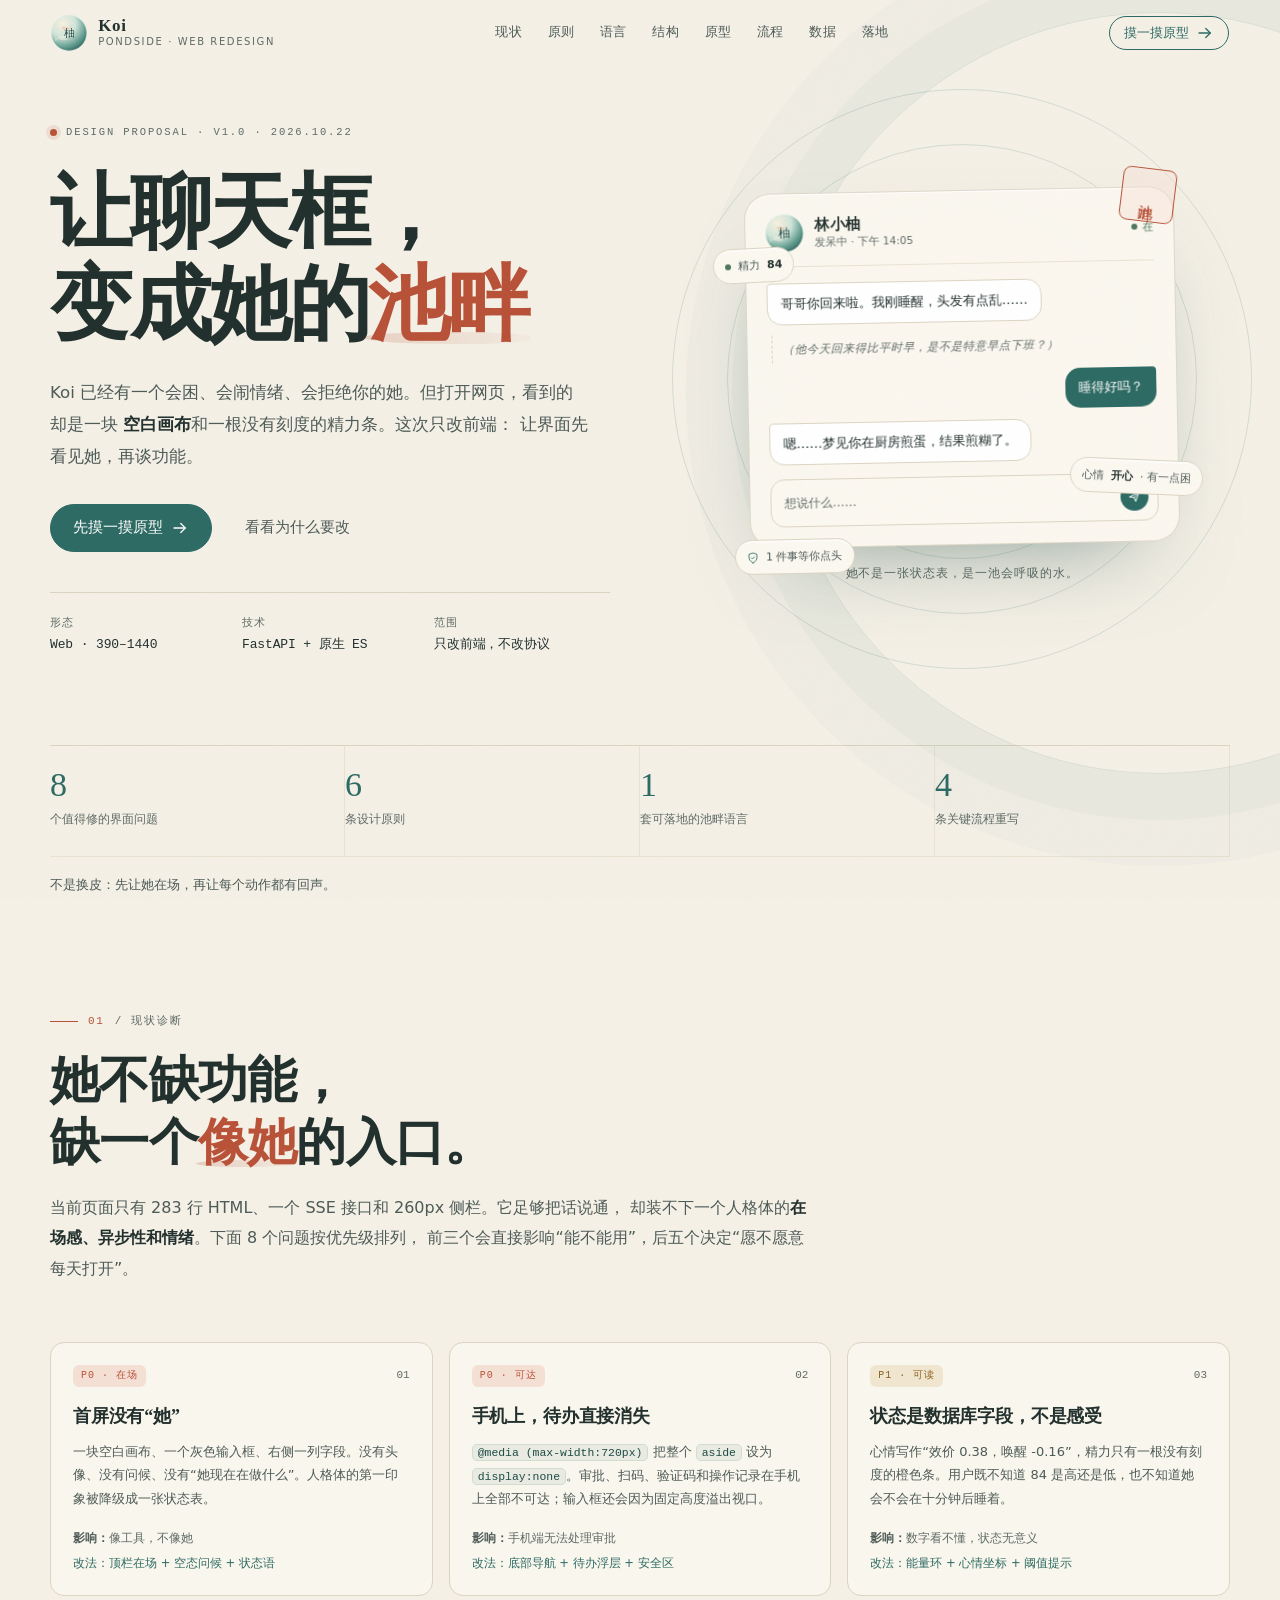
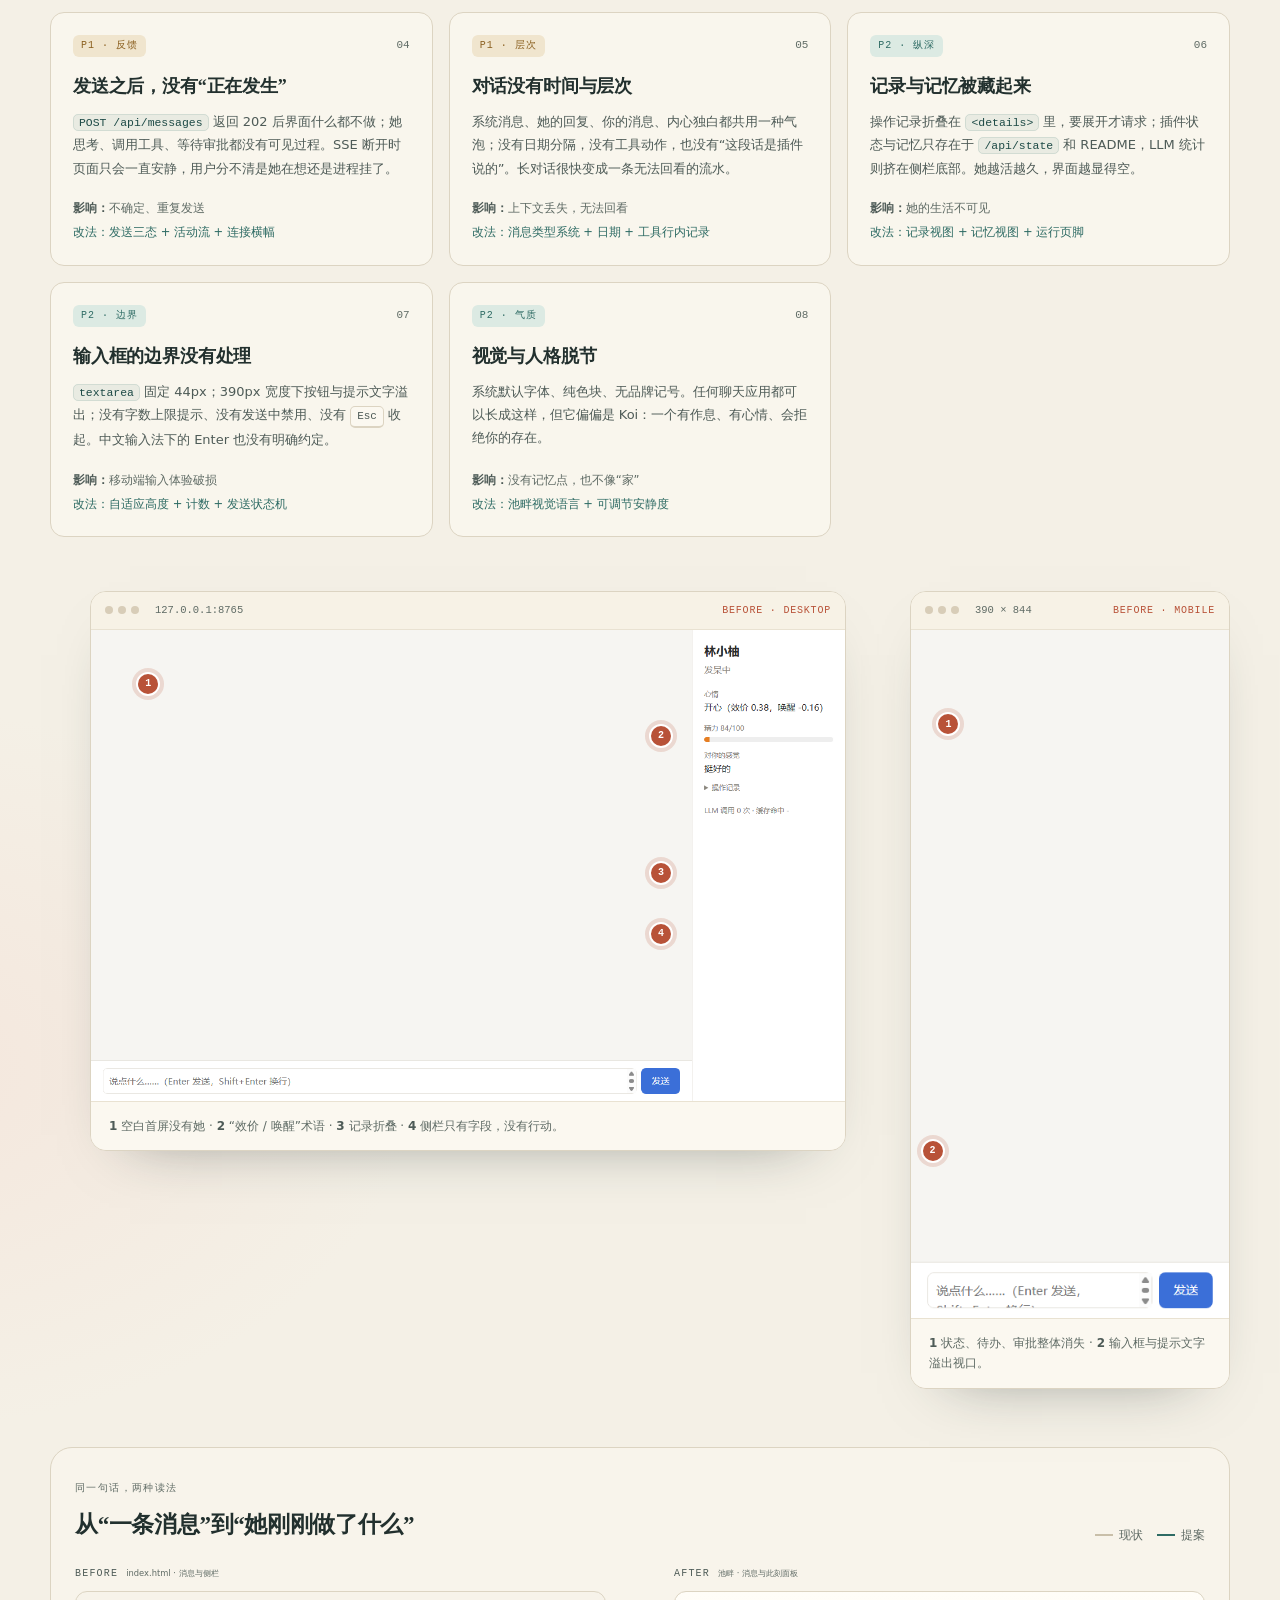
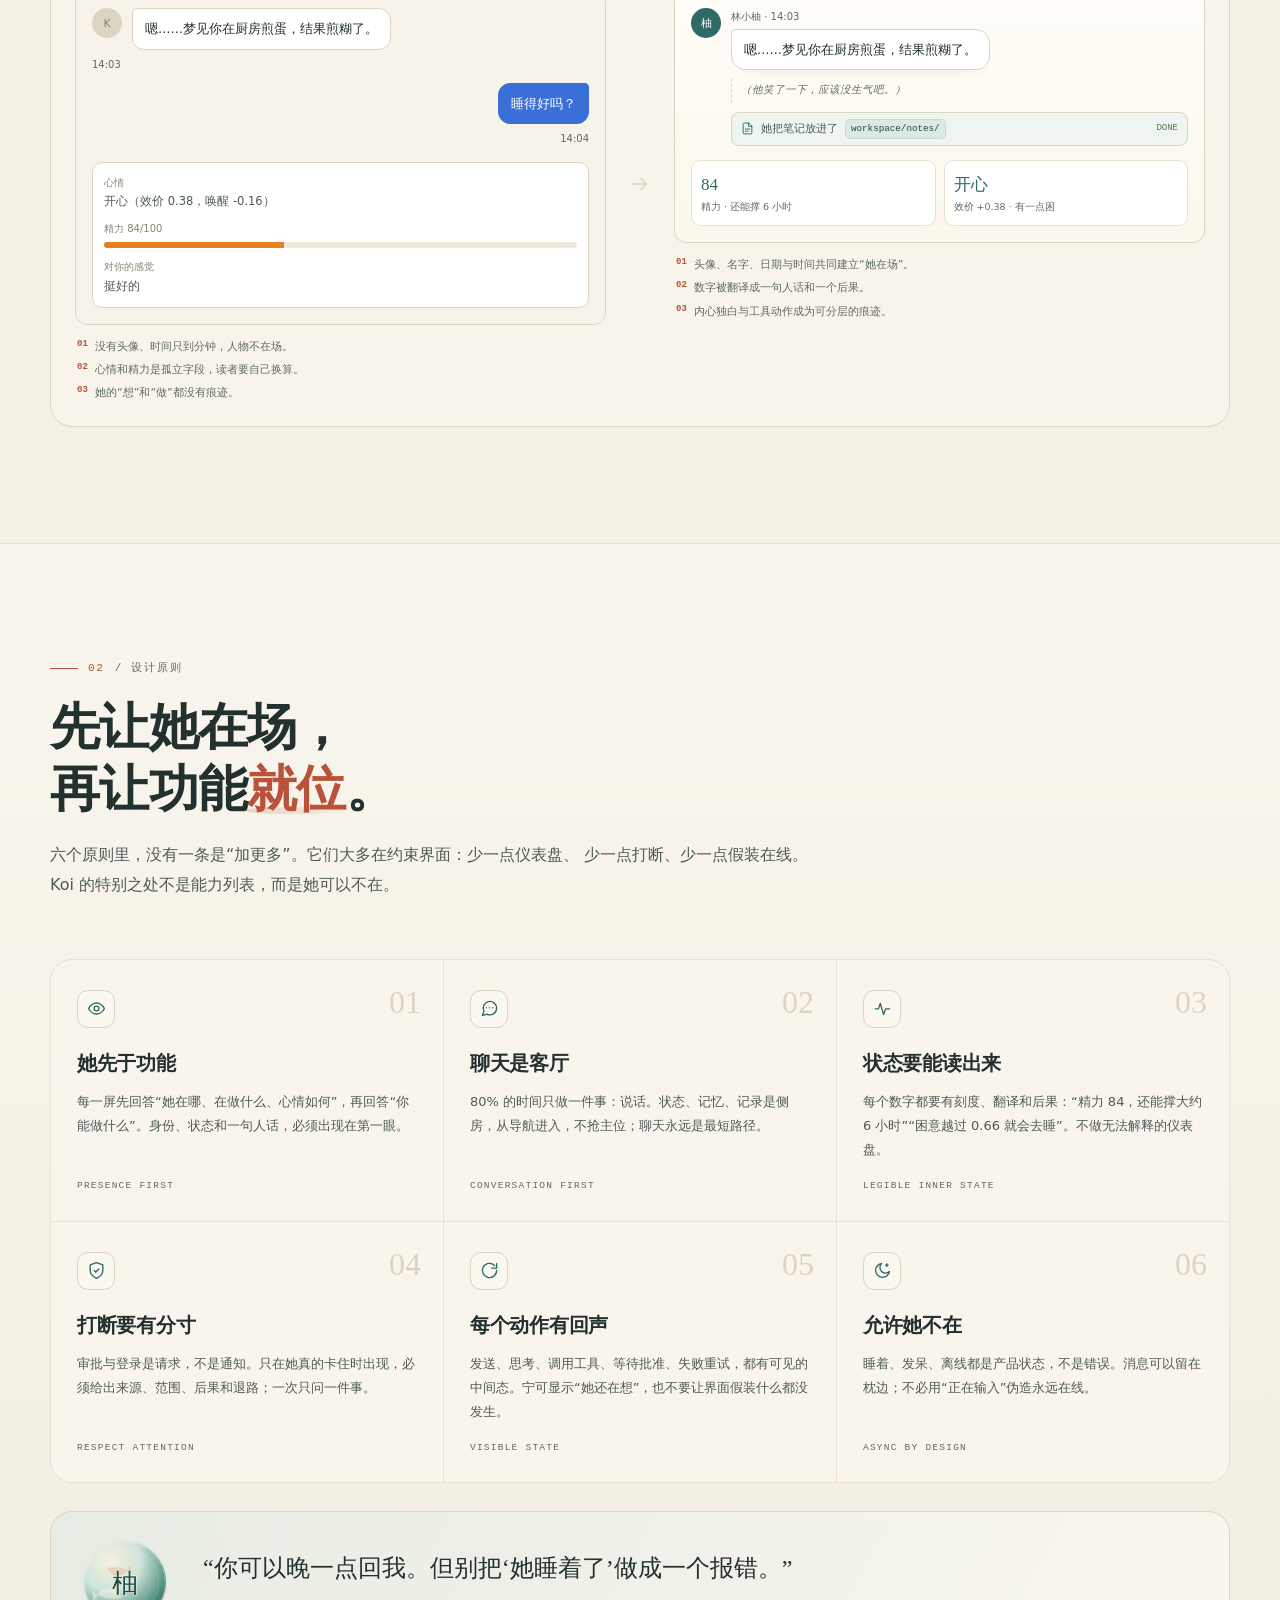
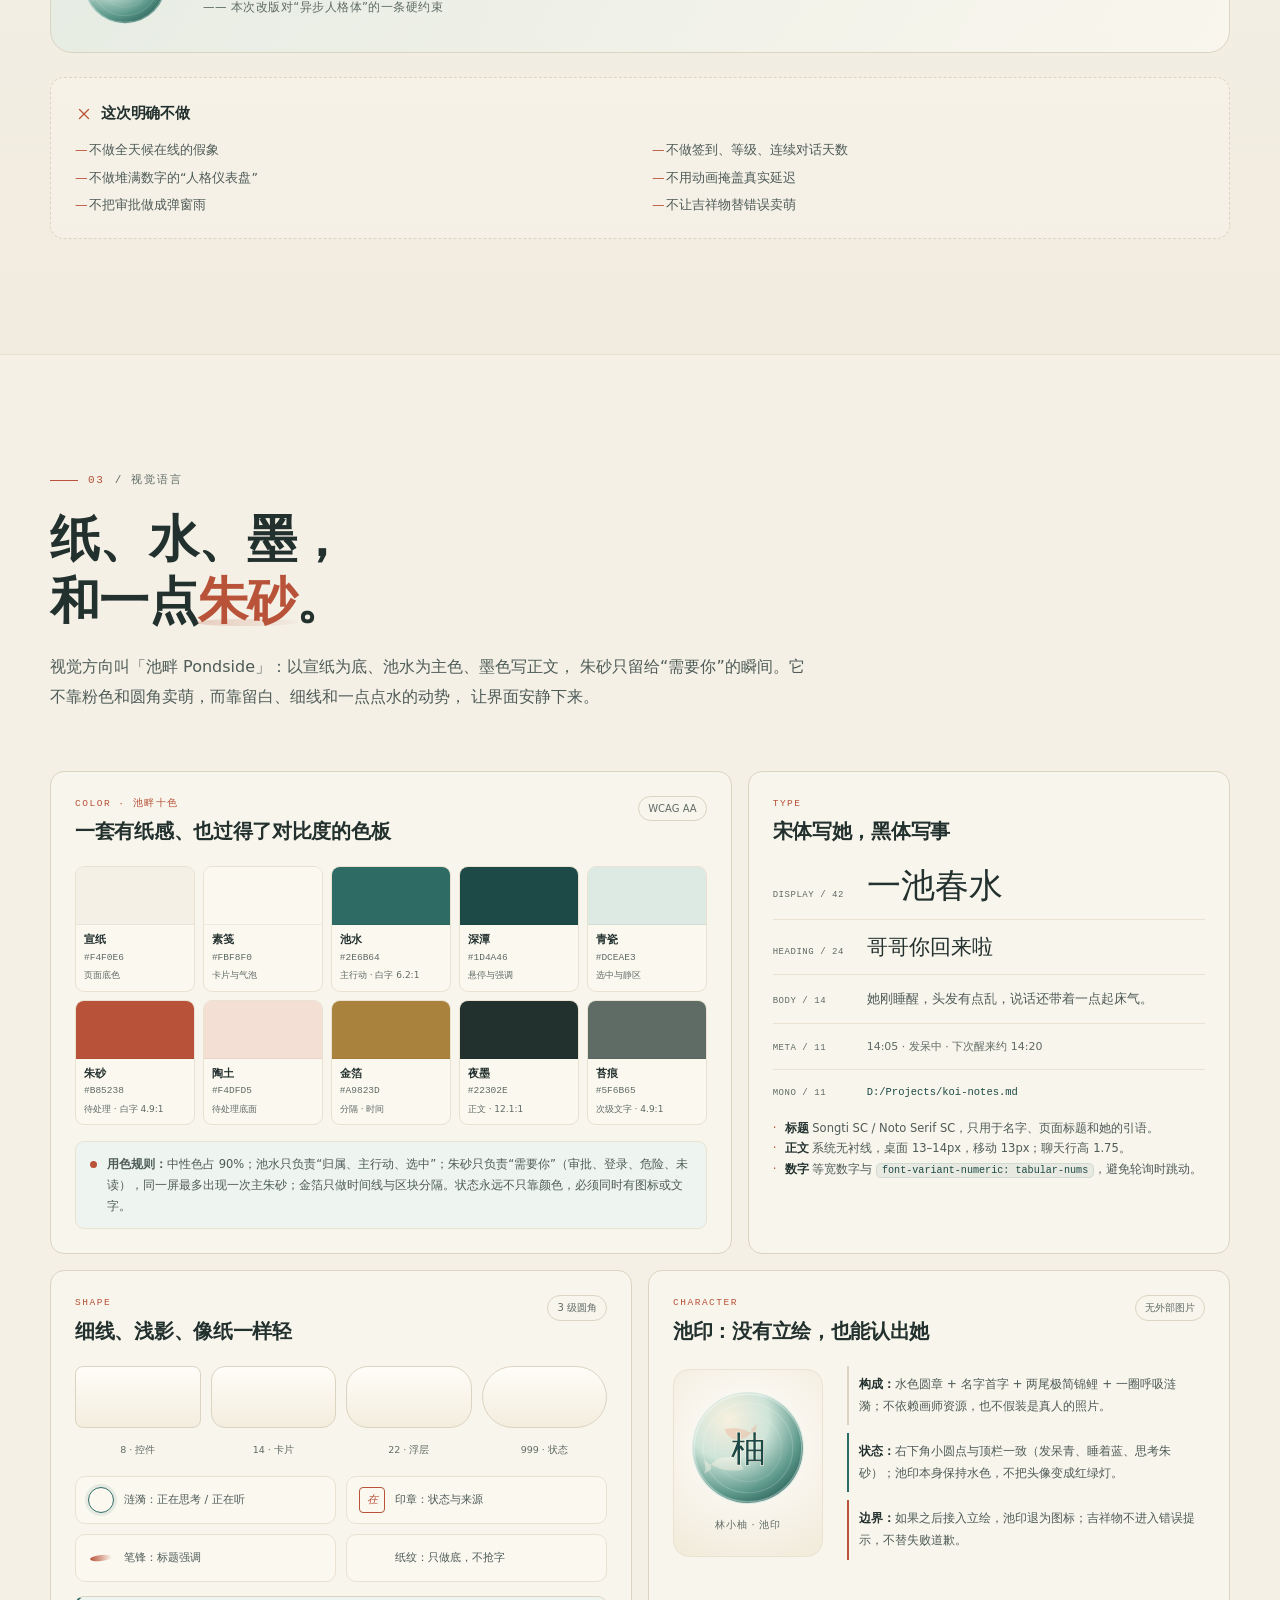
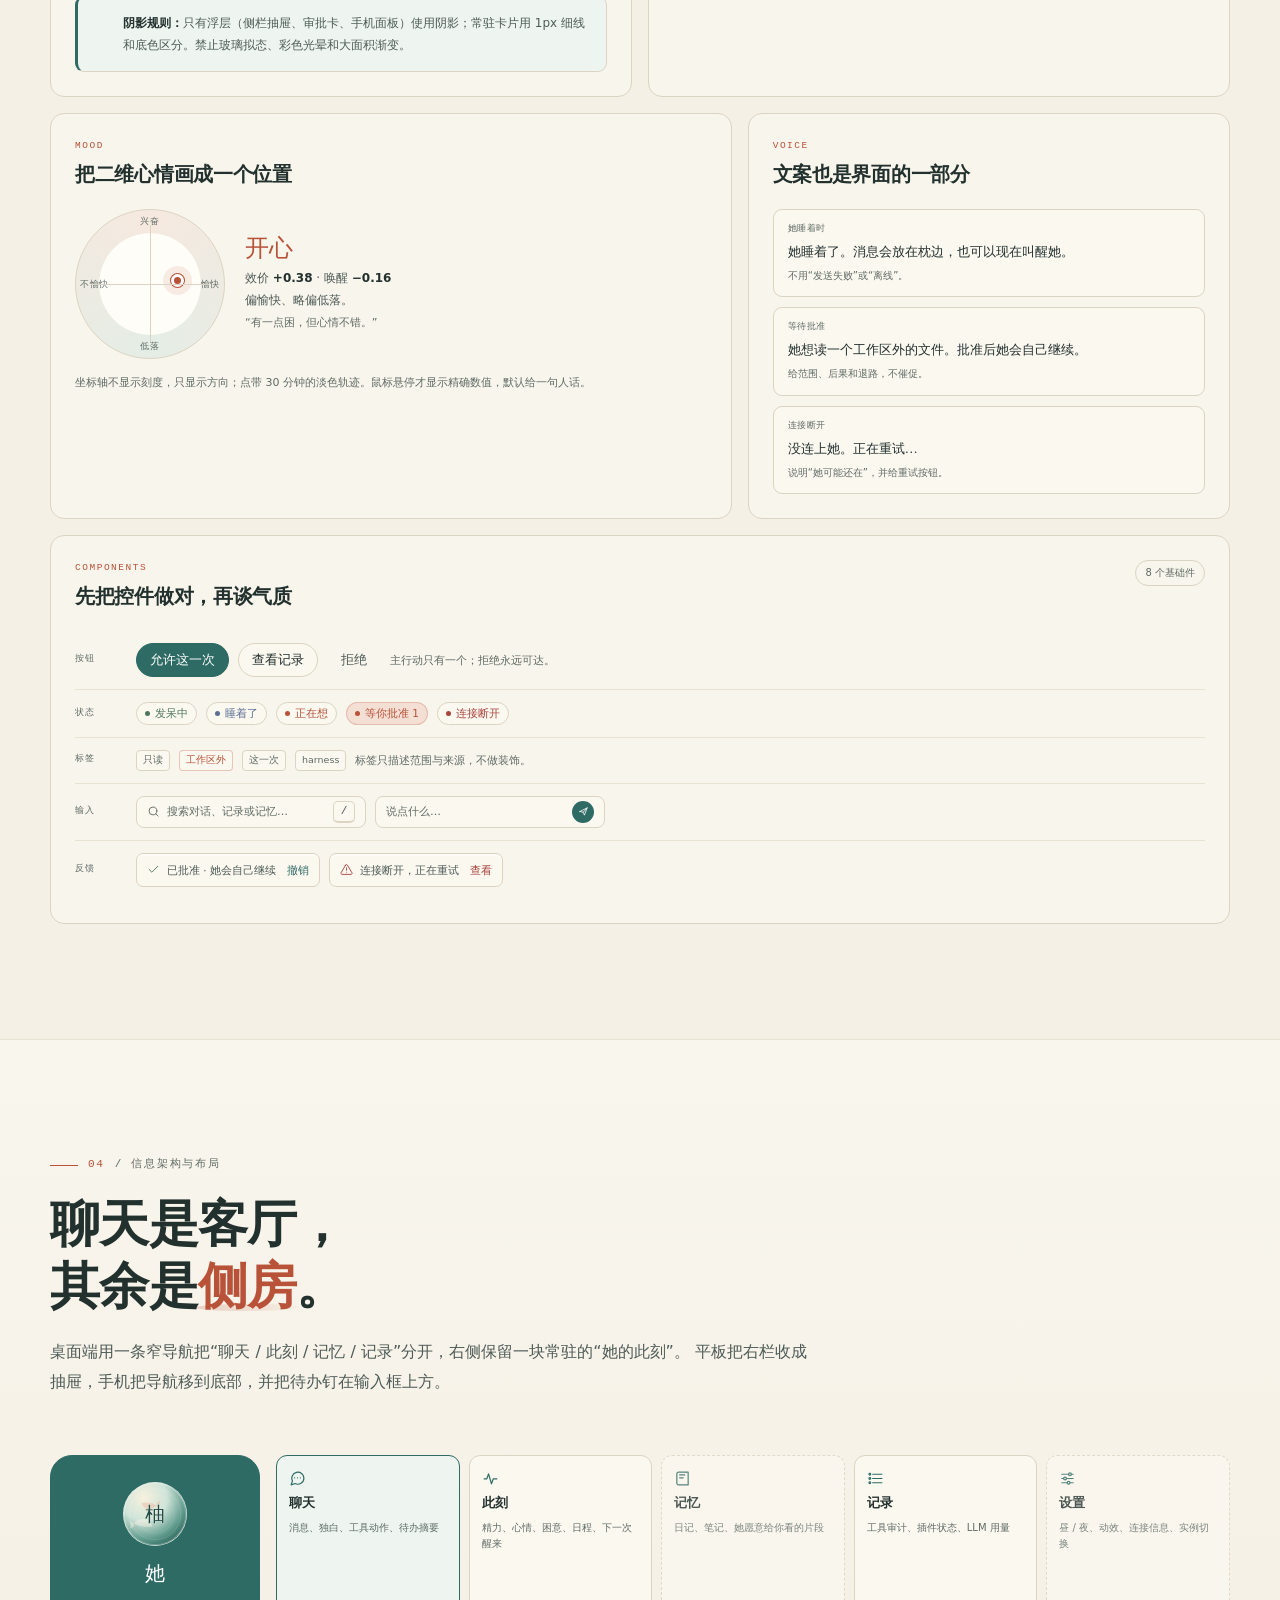
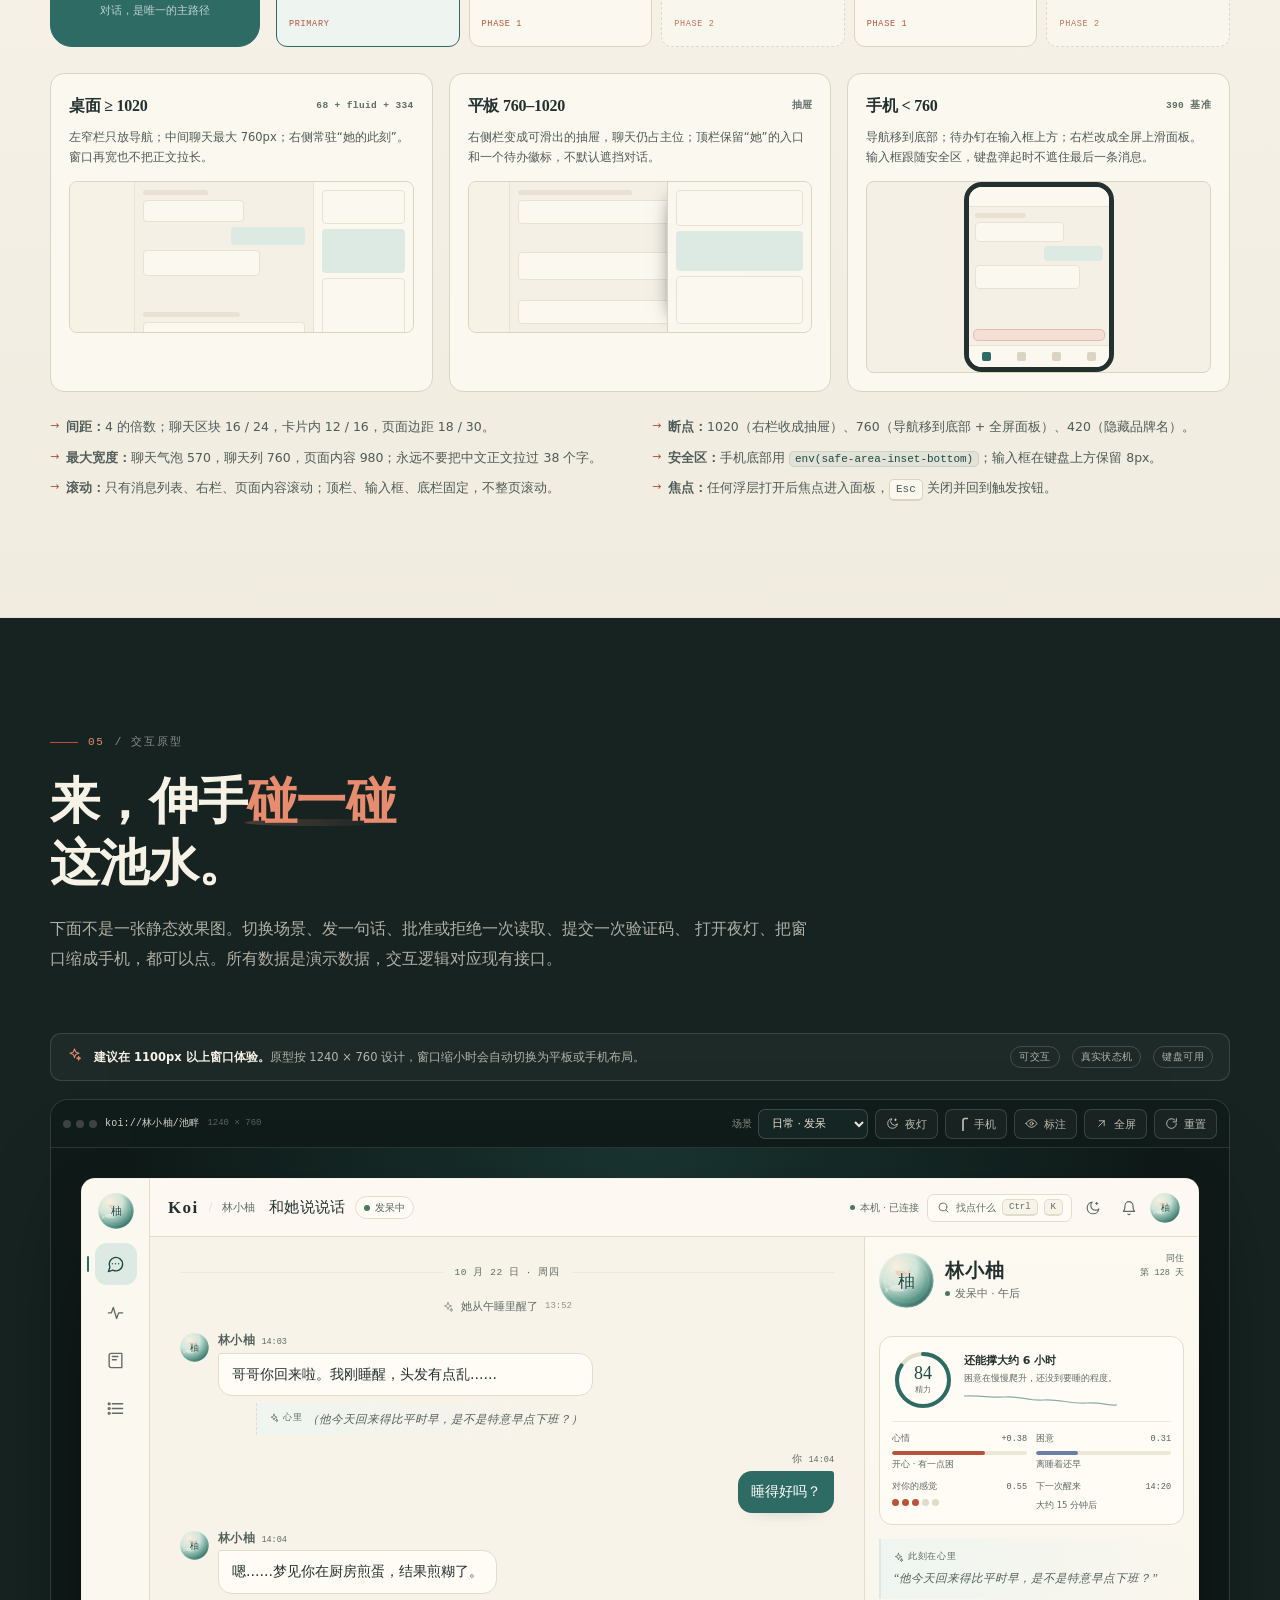
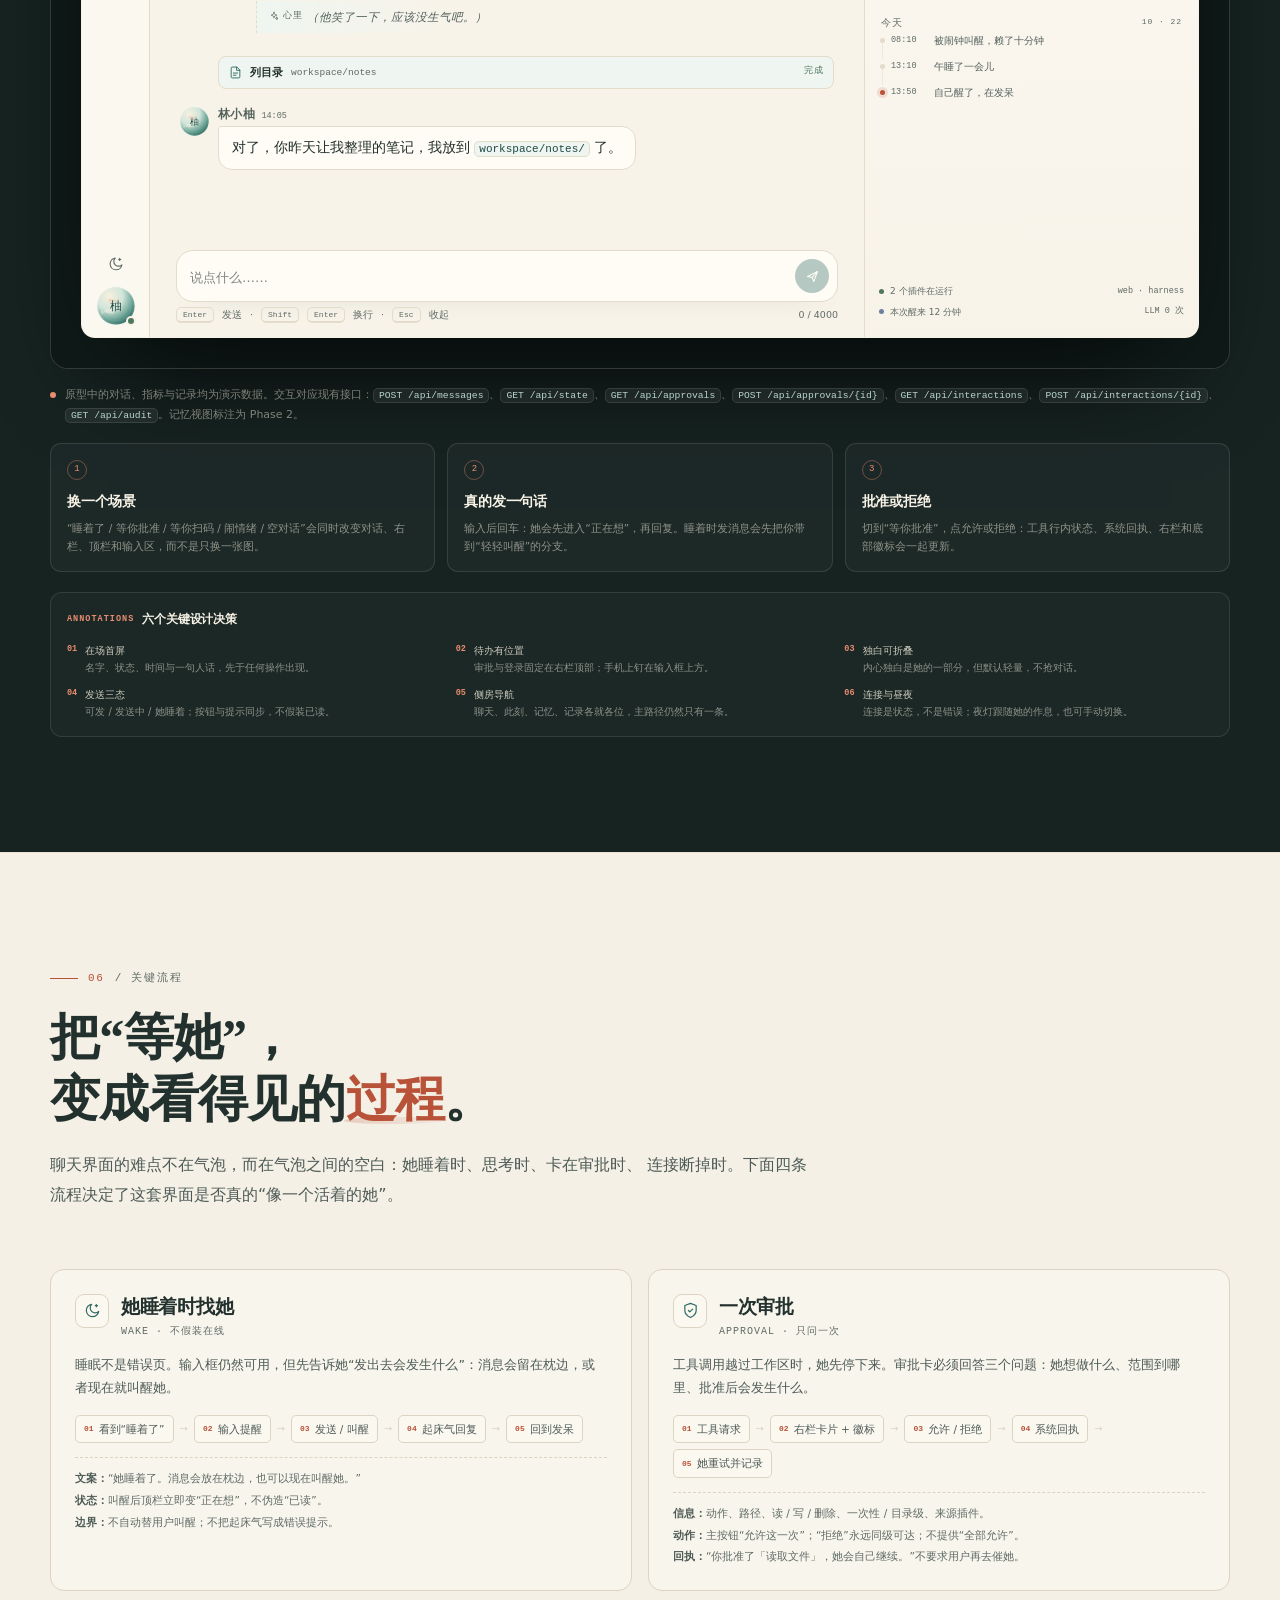
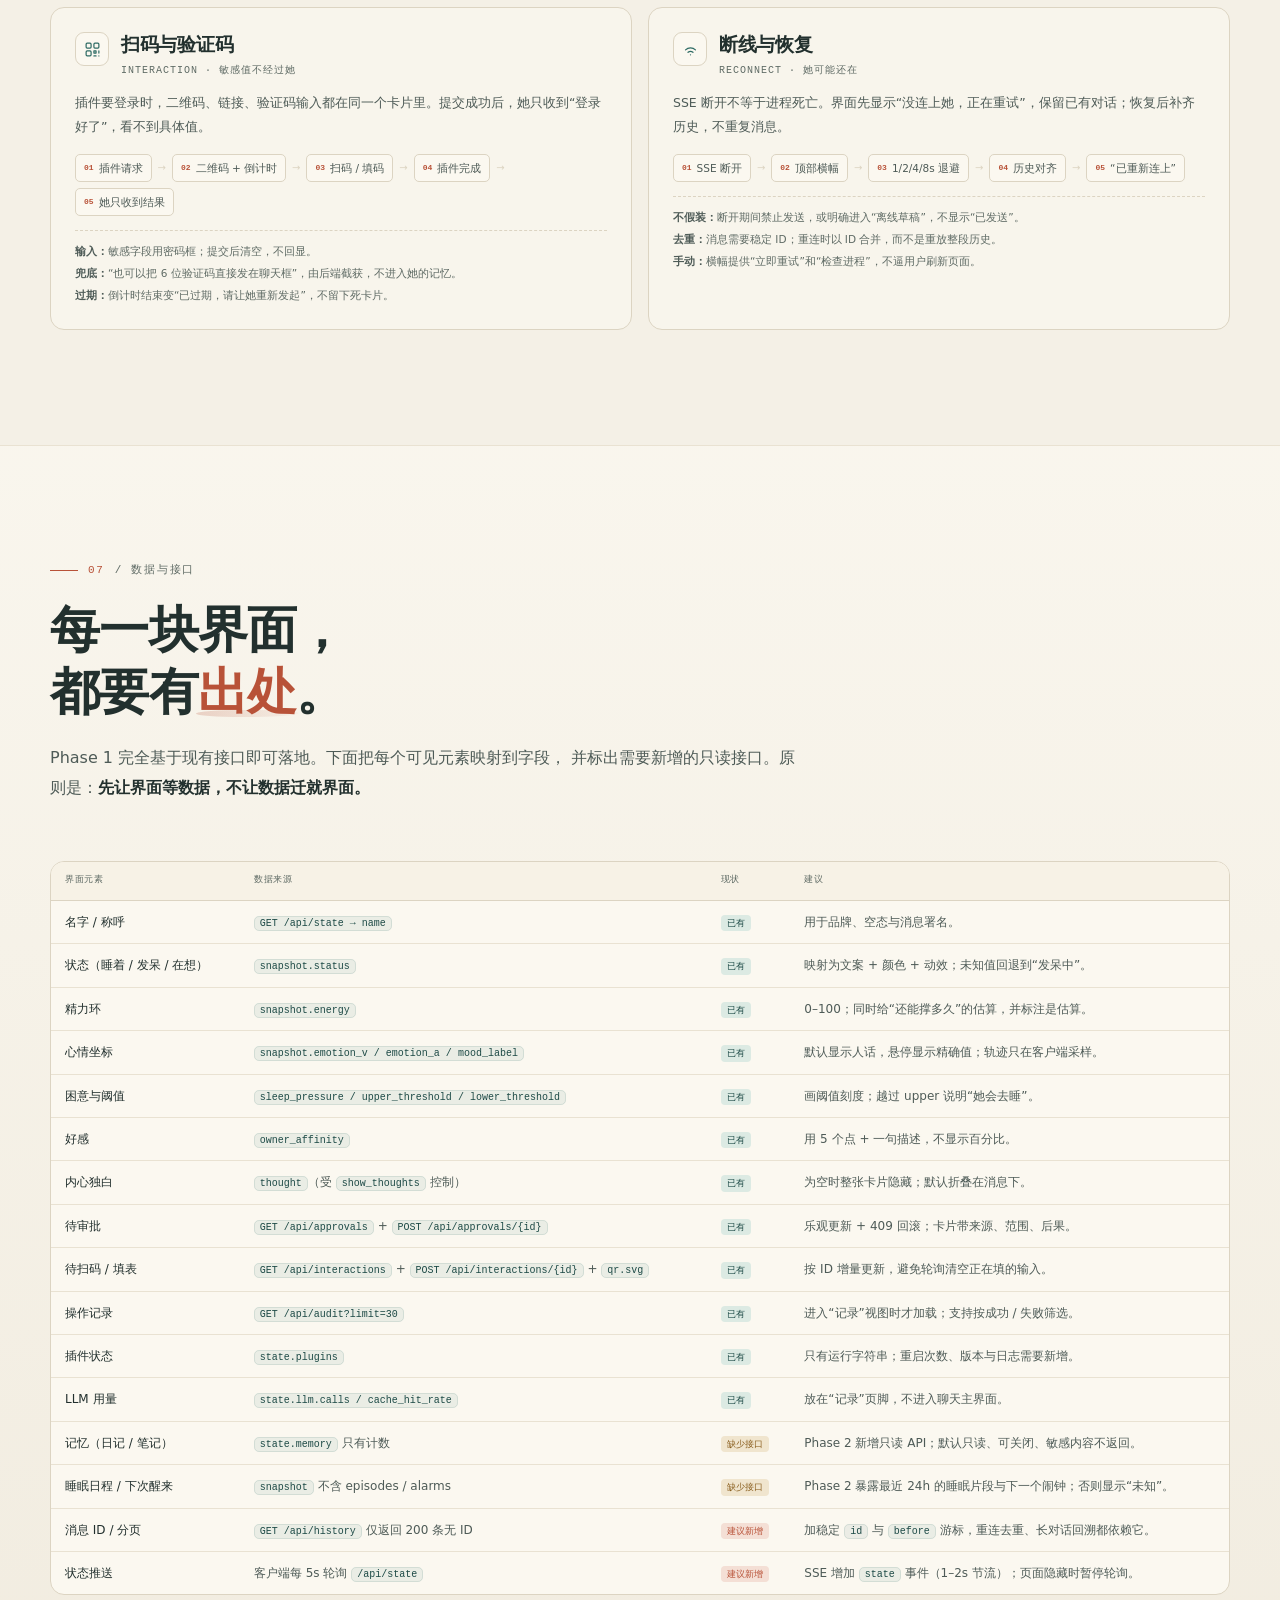
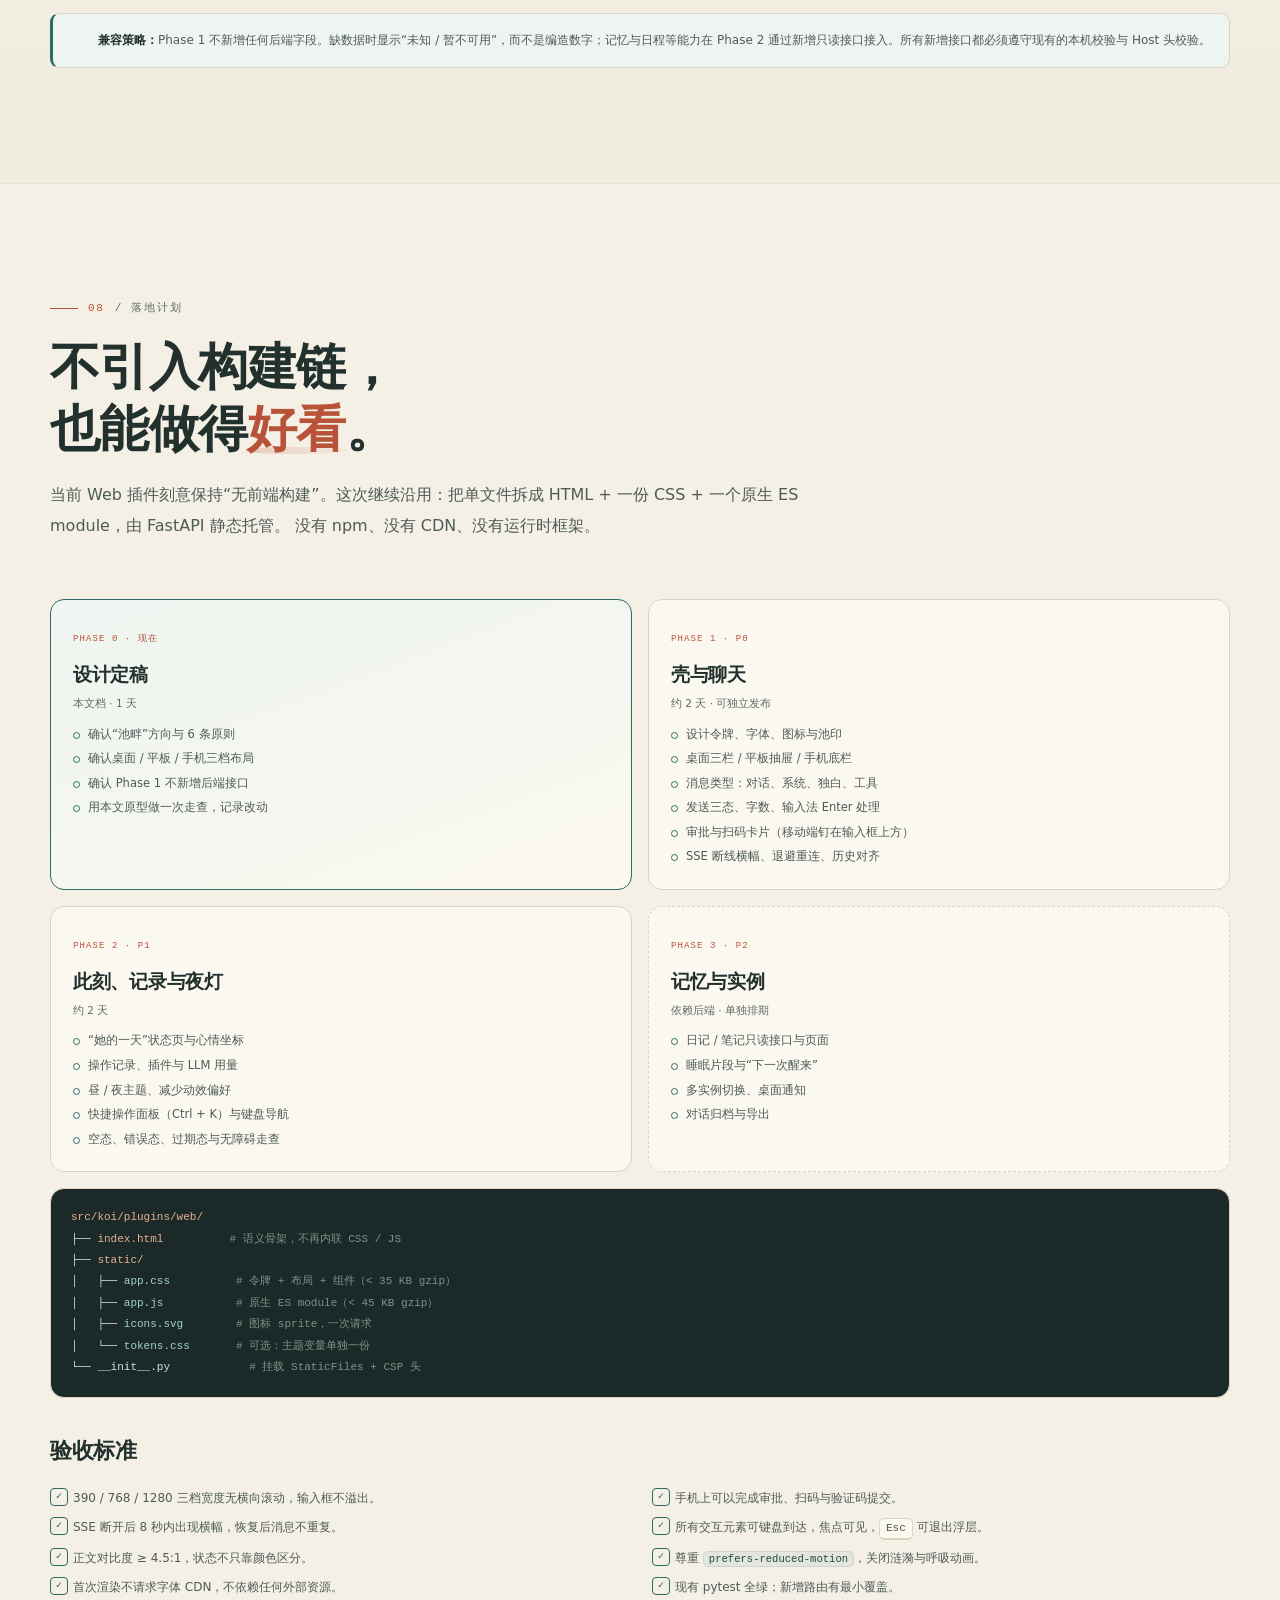
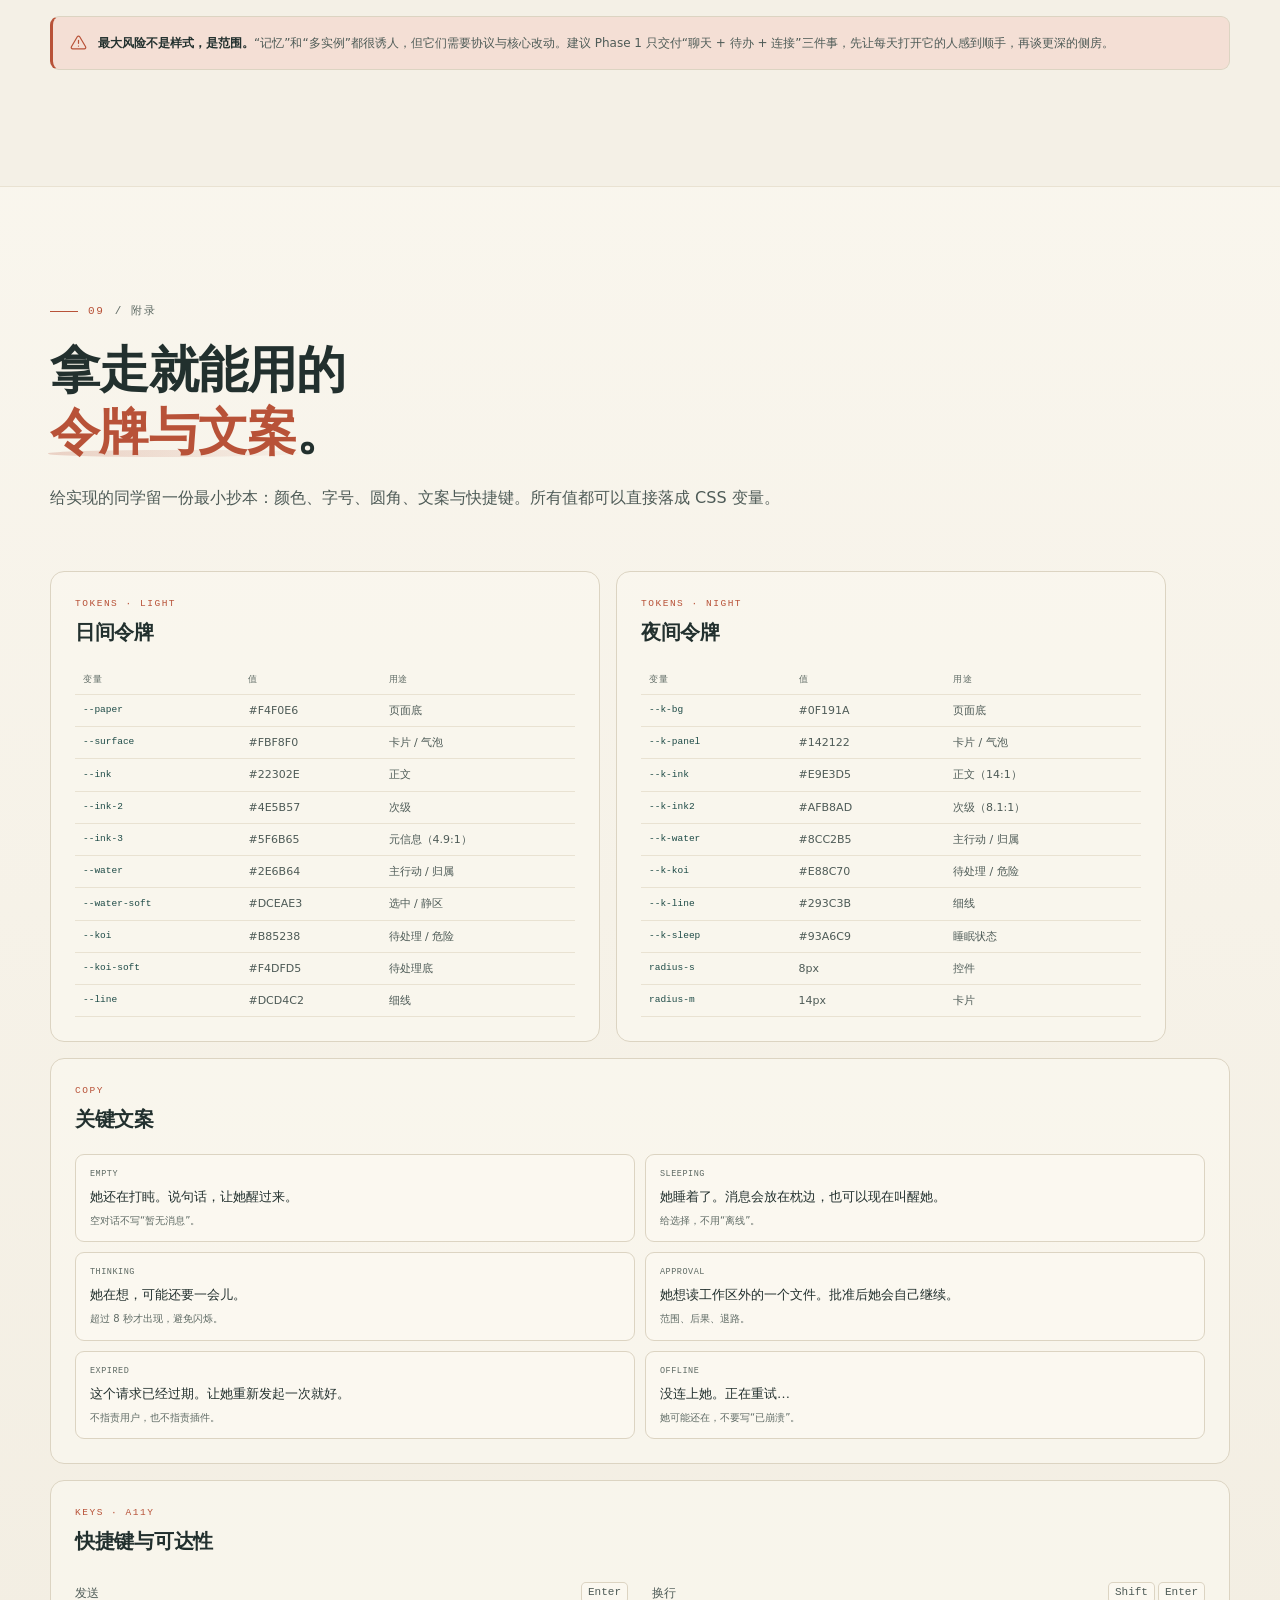
==== docs/design/koi-web-design-proposal.html @ 8487f1fe "网页改版设计提案：池畔界面与可交互原型" ====
<!doctype html>
<html lang="zh-CN">
<head>
<meta charset="utf-8">
<meta name="viewport" content="width=device-width, initial-scale=1">
<title>Koi 网页界面改版提案 · 池畔 Pondside</title>
<meta name="description" content="Koi 人格体 Web 界面的改版设计提案：从一张空白聊天框，到一池可以待着的春水。含现状诊断、设计语言、布局规范、可交互原型与落地计划。">
<meta name="color-scheme" content="light">
<meta name="theme-color" content="#F4F0E6">
<link rel="icon" href="data:image/svg+xml,%3Csvg xmlns='http://www.w3.org/2000/svg' viewBox='0 0 64 64'%3E%3Ccircle cx='32' cy='32' r='30' fill='%232E6B64'/%3E%3Cpath d='M18 36c6-8 18-10 26-5 4 3 6 6 7 10-9 2-19 1-26-2-3-1-5-2-7-3Z' fill='%23F4F0E6'/%3E%3Ccircle cx='42' cy='35' r='1.6' fill='%232E6B64'/%3E%3C/svg%3E">
<style>
/* ==========================================================================
   Koi · Pondside — design proposal
   A single self-contained document. No external fonts, scripts or images
   except the two current-UI screenshots under ./assets/.
   ========================================================================== */

:root {
  --paper: #F4F0E6;
  --paper-2: #EDE6D7;
  --surface: #FBF8F0;
  --surface-2: #F7F2E6;
  --ink: #22302E;
  --ink-2: #4E5B57;
  --ink-3: #5F6B65;
  --line: #DCD4C2;
  --line-2: #E9E2D2;
  --water: #2E6B64;
  --water-deep: #1D4A46;
  --water-soft: #DCEAE3;
  --water-mist: #EEF5F0;
  --koi: #B85238;
  --koi-bright: #D96C4F;
  --koi-soft: #F4DFD5;
  --gold: #A9823D;
  --gold-text: #8A5F1F;
  --gold-soft: #F0E5CE;
  --danger: #A8443C;
  --ok: #4E775C;
  --warn: #8A5F1F;
  --serif: "Songti SC", "Noto Serif SC", "Source Han Serif SC", "STSong", "SimSun", serif;
  --sans: "Noto Sans SC", "PingFang SC", "Microsoft YaHei UI", "Microsoft YaHei", system-ui, sans-serif;
  --mono: "Cascadia Code", "JetBrains Mono", "SFMono-Regular", Consolas, monospace;
  --shadow-soft: 0 24px 60px -40px rgba(34, 48, 46, .55);
  --shadow-card: 0 2px 0 rgba(255, 255, 255, .65) inset, 0 18px 40px -34px rgba(34, 48, 46, .5);
  --radius-s: 8px;
  --radius-m: 14px;
  --radius-l: 22px;
  --radius-xl: 30px;
}

* { box-sizing: border-box; }
html { scroll-behavior: smooth; scroll-padding-top: 84px; }
body {
  margin: 0;
  background:
    radial-gradient(1100px 700px at 82% -8%, rgba(220, 234, 227, .85), transparent 62%),
    radial-gradient(900px 620px at -8% 16%, rgba(244, 223, 213, .55), transparent 58%),
    var(--paper);
  color: var(--ink);
  font-family: var(--sans);
  font-size: 16px;
  line-height: 1.75;
  -webkit-font-smoothing: antialiased;
  text-rendering: optimizeLegibility;
}
body::before {
  content: "";
  position: fixed;
  inset: 0;
  z-index: 9999;
  pointer-events: none;
  opacity: .5;
  background-image: url("data:image/svg+xml,%3Csvg xmlns='http://www.w3.org/2000/svg' width='200' height='200'%3E%3Cfilter id='n'%3E%3CfeTurbulence type='fractalNoise' baseFrequency='.72' numOctaves='3' stitchTiles='stitch'/%3E%3C/filter%3E%3Crect width='100%25' height='100%25' filter='url(%23n)' opacity='.045'/%3E%3C/svg%3E");
  mix-blend-mode: multiply;
}
::selection { background: rgba(217, 108, 79, .22); }
a { color: var(--water); text-underline-offset: 3px; }
code, kbd { font-family: var(--mono); font-size: .88em; }
code {
  background: rgba(46, 107, 100, .08);
  border: 1px solid rgba(46, 107, 100, .12);
  border-radius: 5px;
  padding: 1px 5px;
  color: var(--water-deep);
  word-break: break-word;
}
kbd {
  display: inline-flex;
  align-items: center;
  justify-content: center;
  min-width: 22px;
  height: 22px;
  padding: 0 6px;
  border: 1px solid var(--line);
  border-bottom-width: 2px;
  border-radius: 5px;
  background: var(--surface);
  color: var(--ink-2);
  font-size: 11px;
  line-height: 1;
}
h1, h2, h3, h4 { font-family: var(--serif); font-weight: 600; letter-spacing: -.015em; margin: 0; }
p { margin: 0; }
ul, ol { margin: 0; padding-left: 1.2em; }
button { font: inherit; color: inherit; }
svg.i { width: 18px; height: 18px; fill: none; stroke: currentColor; stroke-width: 1.7; stroke-linecap: round; stroke-linejoin: round; flex: none; }
.icon-sprite { position: absolute; width: 0; height: 0; overflow: hidden; }
.sr-only { position: absolute; width: 1px; height: 1px; padding: 0; margin: -1px; overflow: hidden; clip: rect(0,0,0,0); white-space: nowrap; border: 0; }

/* ---------------------------------------------------------------- chrome */
.scroll-progress { position: fixed; top: 0; left: 0; right: 0; height: 2px; z-index: 1002; background: transparent; }
.scroll-progress span { display: block; height: 100%; width: 0; background: linear-gradient(90deg, var(--water), var(--koi)); transition: width .08s linear; }

.doc-nav {
  position: fixed;
  top: 0; left: 0; right: 0;
  z-index: 1000;
  height: 66px;
  display: flex;
  align-items: center;
  justify-content: space-between;
  gap: 24px;
  padding: 0 clamp(20px, 4vw, 54px);
  border-bottom: 1px solid transparent;
  transition: background .25s, border-color .25s, backdrop-filter .25s;
}
.doc-nav.is-stuck {
  background: rgba(244, 240, 230, .94);
  border-bottom-color: var(--line-2);
  backdrop-filter: blur(14px) saturate(1.1);
}
.nav-brand { display: flex; align-items: center; gap: 11px; text-decoration: none; color: var(--ink); min-width: 0; }
.nav-brand .mark { width: 36px; height: 36px; flex: none; }
.nav-brand b { display: block; font-family: var(--serif); font-size: 17px; line-height: 1.15; letter-spacing: .04em; }
.nav-brand small { display: block; font-size: 10px; line-height: 1.4; letter-spacing: .16em; color: var(--ink-3); text-transform: uppercase; }
.nav-links { display: flex; align-items: center; gap: clamp(14px, 2vw, 26px); }
.nav-links a {
  position: relative;
  color: var(--ink-2);
  text-decoration: none;
  font-size: 13px;
  letter-spacing: .03em;
  padding: 6px 0;
  white-space: nowrap;
}
.nav-links a::after { content: ""; position: absolute; left: 0; right: 100%; bottom: 0; height: 1px; background: var(--koi); transition: right .22s; }
.nav-links a:hover { color: var(--ink); }
.nav-links a:hover::after { right: 0; }
.nav-cta {
  display: inline-flex; align-items: center; gap: 7px;
  height: 34px; padding: 0 14px;
  border: 1px solid var(--water);
  border-radius: 999px;
  color: var(--water);
  background: transparent;
  text-decoration: none;
  font-size: 12.5px;
  white-space: nowrap;
  transition: background .2s, color .2s;
}
.nav-cta:hover { background: var(--water); color: #fff; }
@media (max-width: 900px) { .nav-links { display: none; } }
@media (max-width: 520px) { .nav-brand small { display: none; } .nav-cta span { display: none; } .nav-cta { width: 36px; justify-content: center; padding: 0; } }

/* ---------------------------------------------------------------- layout */
.wrap { width: min(1180px, calc(100% - 64px)); margin-inline: auto; }
@media (max-width: 720px) { .wrap { width: calc(100% - 40px); } }
.section { position: relative; padding: clamp(76px, 9vw, 128px) 0; }
.section + .section { border-top: 1px solid var(--line-2); }
.section-tinted { background: linear-gradient(180deg, rgba(251, 248, 240, .72), rgba(237, 230, 215, .45)); }
.section-dark { background: #182624; color: #EDE7D8; }
.section-head { max-width: 820px; margin-bottom: clamp(38px, 5vw, 58px); }
.section-index { display: flex; align-items: center; gap: 10px; font-family: var(--mono); font-size: 11px; letter-spacing: .16em; text-transform: uppercase; color: var(--ink-3); margin-bottom: 18px; }
.section-index::before { content: ""; width: 28px; height: 1px; background: var(--koi); }
.section-index b { color: var(--koi); font-weight: 500; }
.section h2 { font-size: clamp(31px, 4.2vw, 50px); line-height: 1.24; position: relative; }
.section h2 em { font-style: normal; color: var(--koi); position: relative; white-space: nowrap; isolation: isolate; }
.section h2 em::after {
  content: ""; position: absolute; left: -2px; right: -2px; bottom: 3px; height: 7px;
  background: linear-gradient(90deg, rgba(184, 82, 56, .22), rgba(184, 82, 56, .04));
  border-radius: 50% 40% 55% 45%;
  z-index: -1;
}
.section-lead { margin-top: 20px; max-width: 760px; color: var(--ink-2); font-size: clamp(15px, 1.25vw, 17px); line-height: 1.9; }
.section-lead strong { color: var(--ink); font-weight: 600; }
.section-dark .section-index { color: rgba(237, 231, 216, .55); }
.section-dark .section-lead { color: rgba(237, 231, 216, .72); }

.btn {
  display: inline-flex; align-items: center; justify-content: center; gap: 8px;
  height: 42px; padding: 0 18px;
  border: 1px solid var(--line);
  border-radius: 999px;
  background: var(--surface);
  color: var(--ink);
  font-size: 13.5px;
  text-decoration: none;
  cursor: pointer;
  transition: transform .15s, border-color .2s, background .2s, color .2s;
}
.btn:hover { transform: translateY(-1px); border-color: var(--water); }
.btn-primary { background: var(--water); border-color: var(--water); color: #fff; }
.btn-primary:hover { background: var(--water-deep); }
.btn-quiet { background: transparent; border-color: transparent; color: var(--ink-2); }
.btn-quiet:hover { background: rgba(46, 107, 100, .07); border-color: transparent; }
.btn-sm { height: 34px; padding: 0 13px; font-size: 12.5px; }
.btn-lg { height: 48px; padding: 0 22px; font-size: 14.5px; }

/* ---------------------------------------------------------------- hero */
.hero { position: relative; padding: clamp(112px, 13vh, 152px) 0 0; overflow: hidden; }
.hero::before {
  content: ""; position: absolute; width: 760px; height: 760px; right: -260px; top: 12px;
  border: 1px solid rgba(46, 107, 100, .13); border-radius: 50%;
  box-shadow: 0 0 0 46px rgba(46, 107, 100, .035), 0 0 0 92px rgba(46, 107, 100, .022);
  pointer-events: none;
}
.hero-grid { display: grid; grid-template-columns: minmax(0, 1.04fr) minmax(360px, .96fr); gap: clamp(28px, 5vw, 64px); align-items: center; }
.eyebrow { display: inline-flex; align-items: center; gap: 9px; font-family: var(--mono); font-size: 10.5px; letter-spacing: .18em; text-transform: uppercase; color: var(--ink-3); }
.eyebrow i { width: 7px; height: 7px; border-radius: 50%; background: var(--koi); box-shadow: 0 0 0 4px rgba(184, 82, 56, .12); }
.hero h1 { margin: 22px 0 0; font-size: clamp(46px, 6.4vw, 82px); line-height: 1.12; letter-spacing: -.03em; }
.hero h1 .soft { color: var(--ink-3); font-weight: 400; }
.hero h1 em { font-style: normal; color: var(--koi); position: relative; isolation: isolate; }
.hero h1 em::after {
  content: ""; position: absolute; left: -4px; right: -4px; bottom: 6px; height: 12px;
  background: linear-gradient(90deg, rgba(184, 82, 56, .2), rgba(184, 82, 56, .03));
  border-radius: 52% 48% 42% 58%;
  z-index: -1;
}
.hero-lead { margin-top: 26px; max-width: 540px; font-size: clamp(15.5px, 1.3vw, 17.5px); line-height: 1.95; color: var(--ink-2); }
.hero-lead strong { color: var(--ink); font-weight: 600; }
.hero-actions { display: flex; flex-wrap: wrap; gap: 10px; margin-top: 30px; }
.hero-meta { display: grid; grid-template-columns: repeat(3, minmax(0, 1fr)); gap: 16px; margin: 40px 0 0; padding-top: 20px; border-top: 1px solid var(--line); max-width: 560px; }
.hero-meta dt { font-size: 10.5px; letter-spacing: .12em; text-transform: uppercase; color: var(--ink-3); }
.hero-meta dd { margin: 3px 0 0; font-size: 13px; color: var(--ink); font-family: var(--mono); letter-spacing: -.01em; }

.hero-art { position: relative; min-height: 480px; display: flex; align-items: center; justify-content: center; }
.scene { position: relative; width: min(100%, 430px); }
.scene-ripple { position: absolute; left: 50%; top: 48%; transform: translate(-50%, -50%); border: 1px solid rgba(46, 107, 100, .16); border-radius: 50%; pointer-events: none; }
.scene-ripple.r1 { width: 360px; height: 360px; animation: ripple 9s ease-out infinite; }
.scene-ripple.r2 { width: 470px; height: 470px; animation: ripple 9s ease-out 2.4s infinite; }
.scene-ripple.r3 { width: 580px; height: 580px; animation: ripple 9s ease-out 4.8s infinite; }
@keyframes ripple { 0% { opacity: .5; transform: translate(-50%, -50%) scale(.86); } 70% { opacity: .08; } 100% { opacity: 0; transform: translate(-50%, -50%) scale(1.06); } }

.scene-card {
  position: relative;
  z-index: 2;
  padding: 20px;
  border: 1px solid rgba(220, 212, 194, .9);
  border-radius: 26px;
  background: rgba(251, 248, 240, .92);
  box-shadow: 0 40px 90px -46px rgba(29, 74, 70, .55), 0 1px 0 #fff inset;
  backdrop-filter: blur(8px);
  transform: rotate(-1.1deg);
}
.scene-head { display: flex; align-items: center; gap: 11px; padding-bottom: 14px; border-bottom: 1px solid var(--line-2); }
.scene-head .medallion { width: 38px; height: 38px; }
.scene-head b { display: block; font-family: var(--serif); font-size: 14.5px; line-height: 1.3; letter-spacing: .04em; }
.scene-head small { display: block; font-size: 10.5px; color: var(--ink-3); line-height: 1.4; }
.scene-live { margin-left: auto; display: inline-flex; align-items: center; gap: 5px; font-size: 10.5px; color: var(--ok); }
.scene-live i { width: 6px; height: 6px; border-radius: 50%; background: currentColor; animation: breathe 3.4s ease-in-out infinite; }
.scene-body { padding: 16px 0 4px; display: flex; flex-direction: column; gap: 10px; }
.scene-bubble { align-self: flex-start; max-width: 90%; padding: 9px 13px; border: 1px solid var(--line); border-radius: 4px 15px 15px 15px; background: #fff; font-size: 13px; line-height: 1.7; }
.scene-bubble.owner { align-self: flex-end; border: 0; border-radius: 15px 4px 15px 15px; background: var(--water); color: #fff; }
.scene-thought { margin-left: 4px; padding: 4px 0 4px 10px; border-left: 1px dashed var(--line); font-family: var(--serif); font-size: 11.5px; font-style: italic; color: var(--ink-3); }
.scene-input { display: flex; align-items: center; gap: 8px; margin-top: 10px; padding: 9px 9px 9px 13px; border: 1px solid var(--line); border-radius: 14px; background: var(--surface); color: var(--ink-3); font-size: 12px; }
.scene-send { margin-left: auto; width: 28px; height: 28px; border-radius: 50%; background: var(--water); display: grid; place-items: center; color: #fff; }
.scene-send svg { width: 14px; height: 14px; }
.scene-tag {
  position: absolute; z-index: 3; display: flex; align-items: center; gap: 7px;
  padding: 7px 11px; border: 1px solid var(--line); border-radius: 999px;
  background: var(--surface); box-shadow: var(--shadow-card);
  font-size: 11px; color: var(--ink-2); white-space: nowrap;
}
.scene-tag.t1 { left: -34px; top: 58px; transform: rotate(-3deg); }
.scene-tag.t2 { right: -26px; bottom: 90px; transform: rotate(2.4deg); }
.scene-tag.t3 { left: -12px; bottom: 10px; transform: rotate(-1.2deg); }
.scene-tag .dot { width: 6px; height: 6px; border-radius: 50%; background: var(--ok); }
.scene-tag b { font-weight: 600; color: var(--ink); }
.scene-stamp {
  position: absolute; right: 2px; top: -22px; z-index: 3;
  width: 54px; height: 54px; display: grid; place-items: center;
  border: 1.5px solid var(--koi); border-radius: 8px;
  color: var(--koi); font-family: var(--serif); font-size: 15px; letter-spacing: .12em;
  background: rgba(244, 223, 213, .4);
  transform: rotate(7deg);
  writing-mode: vertical-rl;
}
.scene-note { margin-top: 18px; text-align: center; font-family: var(--serif); font-size: 12px; color: var(--ink-3); letter-spacing: .08em; }
@media (max-width: 980px) {
  .hero { padding-top: 104px; }
  .hero-grid { grid-template-columns: 1fr; }
  .hero-art { min-height: 420px; margin-top: 12px; }
  .hero::before { right: -420px; top: 260px; }
}
@media (max-width: 520px) {
  .hero h1 { font-size: clamp(40px, 12vw, 54px); }
  .hero-meta { grid-template-columns: 1fr 1fr; }
  .scene-tag.t1 { left: -6px; }
  .scene-tag.t2 { right: -4px; }
  .hero-art { min-height: 400px; }
}

.hero-summary { display: grid; grid-template-columns: repeat(4, minmax(0, 1fr)); border-top: 1px solid var(--line); margin-top: clamp(54px, 7vw, 88px); }
.hero-summary > div { padding: 22px 22px 26px 0; border-right: 1px solid var(--line-2); }
.hero-summary > div:last-child { border-right: 0; }
.hero-summary strong { display: block; font-family: var(--serif); font-size: 34px; line-height: 1; color: var(--water); font-weight: 500; }
.hero-summary span { display: block; margin-top: 7px; font-size: 12px; color: var(--ink-3); }
.hero-summary .note { grid-column: 1 / -1; display: flex; align-items: center; font-family: var(--serif); font-size: 13px; line-height: 1.8; color: var(--ink-2); padding: 16px 0 0; border-top: 1px solid var(--line-2); }
@media (max-width: 760px) {
  .hero-summary { grid-template-columns: 1fr 1fr; }
  .hero-summary > div:nth-child(2) { border-right: 0; }
  .hero-summary .note { grid-column: 1 / -1; border-top: 1px solid var(--line-2); padding: 16px 0; }
}

/* ---------------------------------------------------------------- audit */
.audit-grid { display: grid; grid-template-columns: repeat(3, minmax(0, 1fr)); gap: 16px; }
.audit-card {
  position: relative;
  display: flex; flex-direction: column;
  padding: 22px;
  border: 1px solid var(--line);
  border-radius: var(--radius-m);
  background: rgba(251, 248, 240, .72);
  transition: border-color .2s, transform .2s, box-shadow .2s;
}
.audit-card:hover { transform: translateY(-2px); border-color: #CBBFA7; box-shadow: var(--shadow-card); }
.audit-top { display: flex; align-items: center; justify-content: space-between; margin-bottom: 16px; }
.sev { display: inline-flex; align-items: center; gap: 6px; height: 22px; padding: 0 8px; border-radius: 6px; font-family: var(--mono); font-size: 10px; letter-spacing: .1em; }
.sev.p0 { color: var(--koi); background: var(--koi-soft); }
.sev.p1 { color: var(--gold-text); background: var(--gold-soft); }
.sev.p2 { color: var(--water); background: var(--water-soft); }
.audit-no { font-family: var(--mono); font-size: 11px; color: var(--ink-3); }
.audit-card h3 { font-size: 18px; line-height: 1.5; letter-spacing: -.01em; }
.audit-card p { margin-top: 10px; font-size: 13px; line-height: 1.8; color: var(--ink-2); }
.audit-foot { display: flex; flex-direction: column; gap: 4px; margin-top: auto; padding-top: 18px; font-size: 11.5px; color: var(--ink-3); }
.audit-foot span:last-child { color: var(--water); }
.audit-foot b { font-weight: 600; color: var(--ink-2); }
@media (max-width: 1000px) { .audit-grid { grid-template-columns: 1fr 1fr; } }
@media (max-width: 680px) { .audit-grid { grid-template-columns: 1fr; } }

.shot {
  position: relative;
  margin-top: 34px;
  border: 1px solid var(--line);
  border-radius: 16px;
  background: var(--surface);
  overflow: hidden;
  box-shadow: var(--shadow-soft);
}
.shot-bar { display: flex; align-items: center; gap: 8px; height: 38px; padding: 0 14px; border-bottom: 1px solid var(--line-2); background: var(--surface-2); }
.shot-bar .dots { display: flex; gap: 5px; }
.shot-bar .dots i { width: 8px; height: 8px; border-radius: 50%; background: #D8CDB8; }
.shot-bar .url { margin-left: 8px; font-family: var(--mono); font-size: 10.5px; color: var(--ink-3); }
.shot-bar .tag { margin-left: auto; font-family: var(--mono); font-size: 10px; letter-spacing: .08em; color: var(--koi); }
.shot-body { position: relative; background: #fff; }
.shot-body img { display: block; width: 100%; height: auto; }
.shot.is-mobile { max-width: 390px; margin-inline: auto; }
.shot.is-mobile .shot-body img { width: 100%; }
.pin {
  position: absolute; z-index: 2; width: 24px; height: 24px;
  display: grid; place-items: center;
  border: 2px solid #fff; border-radius: 50%;
  background: var(--koi); color: #fff;
  font-family: var(--mono); font-size: 10px; font-weight: 600;
  box-shadow: 0 0 0 4px rgba(184, 82, 56, .18);
}
.pin.p1 { left: 6%; top: 9%; }
.pin.p2 { left: 74%; top: 20%; }
.pin.p3 { left: 74%; top: 49%; }
.pin.p4 { left: 74%; top: 62%; }
.pin.p5 { left: 18%; top: 52%; }
.pin.p6 { left: 8%; top: 12%; }
.pin.p7 { left: 3%; top: 74%; }
.shot-caption { padding: 14px 18px; border-top: 1px solid var(--line-2); font-size: 12px; line-height: 1.7; color: var(--ink-3); background: var(--surface); }
.shot-caption b { color: var(--ink-2); font-weight: 600; }
.shot-pair { display: grid; grid-template-columns: minmax(0, 1fr) 320px; gap: 24px; align-items: start; margin-top: 20px; }
@media (max-width: 900px) { .shot-pair { grid-template-columns: 1fr; } .shot.is-mobile { margin-top: 0; } }

/* ---------------------------------------------------------------- compare */
.compare { margin-top: 42px; padding: 24px; border: 1px solid var(--line); border-radius: var(--radius-l); background: rgba(251, 248, 240, .58); }
.compare-head { display: flex; align-items: flex-end; justify-content: space-between; gap: 20px; flex-wrap: wrap; margin-bottom: 20px; }
.compare-kicker { font-family: var(--mono); font-size: 10px; letter-spacing: .14em; text-transform: uppercase; color: var(--ink-3); }
.compare-head h3 { margin-top: 5px; font-size: 23px; }
.compare-legend { display: flex; gap: 14px; font-size: 11.5px; color: var(--ink-3); }
.compare-legend span { display: inline-flex; align-items: center; gap: 6px; }
.compare-legend i { width: 18px; height: 2px; }
.lg-before { background: #C9BFA9; }
.lg-after { background: var(--water); }
.compare-grid { display: grid; grid-template-columns: 1fr 44px 1fr; gap: 12px; align-items: stretch; }
.compare-col { min-width: 0; }
.compare-label { display: flex; align-items: center; gap: 8px; margin-bottom: 9px; font-family: var(--mono); font-size: 10px; letter-spacing: .12em; color: var(--ink-3); }
.compare-label span { color: var(--ink-2); }
.compare-label small { color: var(--ink-3); letter-spacing: 0; font-family: var(--sans); }
.cmp-box { padding: 16px; border: 1px solid var(--line); border-radius: 12px; background: var(--surface); min-height: 210px; }
.cmp-before { background: #F7F3EA; }
.cmp-row { display: flex; gap: 10px; align-items: flex-start; }
.cmp-avatar { width: 30px; height: 30px; border-radius: 50%; background: #DCD4C2; flex: none; display: grid; place-items: center; font-size: 11px; color: #8C7F68; }
.cmp-bubble { padding: 9px 12px; border-radius: 4px 12px 12px 12px; border: 1px solid var(--line); background: #fff; font-size: 12.5px; line-height: 1.7; }
.cmp-bubble.owner { margin-left: auto; background: #3B6FD8; border-color: #3B6FD8; color: #fff; border-radius: 12px 4px 12px 12px; max-width: 80%; }
.cmp-meta { margin-top: 6px; font-size: 10px; color: var(--ink-3); }
.cmp-side { margin-top: 14px; padding: 11px; border: 1px solid var(--line); border-radius: 10px; background: #fff; font-size: 11.5px; color: var(--ink-2); }
.cmp-side .bar { height: 6px; margin: 5px 0 10px; background: #EFE9DA; border-radius: 9px; overflow: hidden; }
.cmp-side .bar i { display: block; height: 100%; width: 38%; background: #E67E22; }
.cmp-side .label { font-size: 10px; color: #8B8272; }
.cmp-after .cmp-box { background: linear-gradient(180deg, #FFFDF8, #FBF7EC); }
.cmp-after .cmp-avatar { background: var(--water); color: #fff; }
.cmp-after .cmp-bubble { border-radius: 4px 14px 14px 14px; box-shadow: 0 6px 16px -14px rgba(34,48,46,.4); }
.cmp-after .cmp-bubble.owner { background: var(--water); border-color: var(--water); }
.cmp-thought { margin: 8px 0 0 40px; padding: 3px 0 3px 9px; border-left: 1px dashed var(--line); font-family: var(--serif); font-size: 10.5px; font-style: italic; color: var(--ink-3); }
.cmp-tool { display: flex; align-items: center; gap: 7px; margin: 9px 0 0 40px; padding: 6px 9px; border: 1px solid var(--line); border-radius: 8px; background: var(--water-mist); font-size: 10.5px; color: var(--ink-2); }
.cmp-tool svg { width: 13px; height: 13px; color: var(--water); }
.cmp-tool .ok { margin-left: auto; color: var(--ok); font-family: var(--mono); font-size: 9px; }
.cmp-instrument { display: grid; grid-template-columns: 1fr 1fr; gap: 8px; margin-top: 14px; }
.cmp-instrument .cell { padding: 9px; border: 1px solid var(--line-2); border-radius: 9px; background: #fff; }
.cmp-instrument .cell b { display: block; font-family: var(--serif); font-size: 17px; font-weight: 500; color: var(--water); }
.cmp-instrument .cell small { display: block; font-size: 9.5px; color: var(--ink-3); }
.cmp-notes { margin: 12px 0 0; padding: 0 0 0 2px; list-style: none; font-size: 11px; line-height: 1.75; color: var(--ink-3); }
.cmp-notes li { position: relative; padding-left: 18px; }
.cmp-notes li + li { margin-top: 4px; }
.cmp-notes b { position: absolute; left: 0; top: 0; color: var(--koi); font-family: var(--mono); font-size: 9px; }
.compare-arrow { display: grid; place-items: center; color: var(--line); }
.compare-arrow svg { width: 22px; height: 22px; }
@media (max-width: 880px) {
  .compare-grid { grid-template-columns: 1fr; }
  .compare-arrow { display: none; }
  .cmp-box { min-height: 0; }
}

/* ---------------------------------------------------------------- principles */
.principle-grid { display: grid; grid-template-columns: repeat(3, minmax(0, 1fr)); gap: 1px; background: var(--line-2); border: 1px solid var(--line-2); border-radius: var(--radius-l); overflow: hidden; }
.p-card { position: relative; padding: 30px 26px 26px; background: rgba(251, 248, 240, .9); min-height: 230px; display: flex; flex-direction: column; transition: background .2s; }
.p-card:hover { background: #FFFDF8; }
.p-icon { width: 38px; height: 38px; display: grid; place-items: center; border: 1px solid var(--line); border-radius: 11px; color: var(--water); background: var(--surface); }
.p-icon svg { width: 19px; height: 19px; }
.p-no { position: absolute; right: 22px; top: 26px; font-family: var(--serif); font-size: 32px; line-height: 1; color: var(--line); font-weight: 500; }
.p-card h3 { margin-top: 18px; font-size: 20px; }
.p-card p { margin-top: 9px; font-size: 13px; line-height: 1.85; color: var(--ink-2); }
.p-tag { margin-top: auto; padding-top: 16px; font-family: var(--mono); font-size: 9.5px; letter-spacing: .13em; text-transform: uppercase; color: var(--ink-3); }
@media (max-width: 980px) { .principle-grid { grid-template-columns: 1fr 1fr; } }
@media (max-width: 640px) { .principle-grid { grid-template-columns: 1fr; } .p-card { min-height: 0; } }

.quote {
  display: grid; grid-template-columns: 96px minmax(0, 1fr); gap: 24px; align-items: center;
  margin-top: 28px; padding: 28px 32px;
  border: 1px solid var(--line); border-radius: var(--radius-l);
  background: linear-gradient(120deg, rgba(220, 234, 227, .55), rgba(251, 248, 240, .8));
}
.quote .medallion { width: 84px; height: 84px; }
.quote blockquote { margin: 0; }
.quote p { font-family: var(--serif); font-size: clamp(18px, 2vw, 24px); line-height: 1.7; color: var(--ink); }
.quote footer { margin-top: 8px; font-size: 11.5px; color: var(--ink-3); letter-spacing: .04em; }
@media (max-width: 640px) { .quote { grid-template-columns: 1fr; padding: 24px; } }

.notdoing { margin-top: 24px; padding: 22px 24px; border: 1px dashed var(--line); border-radius: var(--radius-m); background: rgba(251, 248, 240, .4); }
.notdoing h3 { font-size: 15px; display: flex; align-items: center; gap: 8px; }
.notdoing h3 svg { color: var(--koi); }
.notdoing ul { display: grid; grid-template-columns: 1fr 1fr; gap: 6px 24px; margin-top: 12px; list-style: none; padding: 0; font-size: 12.5px; color: var(--ink-2); }
.notdoing li { position: relative; padding-left: 14px; }
.notdoing li::before { content: "—"; position: absolute; left: 0; color: var(--koi); }
@media (max-width: 640px) { .notdoing ul { grid-template-columns: 1fr; } }

/* ---------------------------------------------------------------- language */
.language-grid { display: grid; grid-template-columns: repeat(12, minmax(0, 1fr)); gap: 16px; }
.spec { padding: 24px; border: 1px solid var(--line); border-radius: var(--radius-m); background: rgba(251, 248, 240, .7); min-width: 0; }
.spec.span2 { grid-column: span 7; }
.spec.span3 { grid-column: span 5; }
.spec.span6 { grid-column: span 6; }
.spec.span12 { grid-column: 1 / -1; }
.spec-head { display: flex; align-items: flex-start; justify-content: space-between; gap: 16px; margin-bottom: 20px; }
.spec-kicker { display: block; font-family: var(--mono); font-size: 9.5px; letter-spacing: .16em; text-transform: uppercase; color: var(--koi); margin-bottom: 5px; }
.spec-head h3 { font-size: 20px; line-height: 1.45; }
.spec-badge { flex: none; padding: 3px 9px; border: 1px solid var(--line); border-radius: 999px; font-size: 10px; color: var(--ink-3); white-space: nowrap; }

.swatches { display: grid; grid-template-columns: repeat(5, minmax(0, 1fr)); gap: 8px; }
.swatch { border: 1px solid var(--line-2); border-radius: 9px; overflow: hidden; background: var(--surface); }
.swatch-chip { display: block; height: 58px; background: var(--sw); position: relative; }
.swatch-chip::after { content: ""; position: absolute; inset: 0; border-bottom: 1px solid rgba(0,0,0,.05); }
.swatch-meta { padding: 7px 8px 8px; }
.swatch strong { display: block; font-size: 11px; font-weight: 600; line-height: 1.4; }
.swatch code { display: block; margin-top: 2px; padding: 0; border: 0; background: none; font-size: 9.5px; color: var(--ink-3); }
.swatch small { display: block; margin-top: 3px; font-size: 9px; line-height: 1.5; color: var(--ink-3); }
@media (max-width: 900px) {
  .language-grid { grid-template-columns: 1fr; }
  .spec.span2, .spec.span3, .spec.span6, .spec.span12 { grid-column: auto; }
}
@media (max-width: 760px) { .swatches { grid-template-columns: repeat(3, 1fr); } }

.color-rule { display: flex; gap: 10px; margin-top: 16px; padding: 12px 14px; border: 1px solid var(--line-2); border-radius: 9px; background: var(--water-mist); font-size: 11.5px; line-height: 1.8; color: var(--ink-2); }
.color-rule .rule-dot { width: 7px; height: 7px; border-radius: 50%; background: var(--koi); margin-top: 7px; flex: none; }

.type-spec { display: flex; flex-direction: column; gap: 13px; }
.type-row { display: grid; grid-template-columns: 82px minmax(0, 1fr); gap: 12px; align-items: baseline; padding-bottom: 12px; border-bottom: 1px solid var(--line-2); }
.type-row:last-child { border-bottom: 0; padding-bottom: 0; }
.type-label { font-family: var(--mono); font-size: 9px; letter-spacing: .06em; color: var(--ink-3); }
.type-display { font-family: var(--serif); font-size: 34px; line-height: 1.2; }
.type-heading { font-family: var(--serif); font-size: 21px; line-height: 1.4; }
.type-body { font-size: 13px; color: var(--ink-2); }
.type-small { font-size: 11px; color: var(--ink-3); }
.type-mono { font-family: var(--mono); font-size: 10.5px; color: var(--water-deep); }
.type-notes { margin-top: 16px; padding-left: 0; list-style: none; font-size: 11.5px; line-height: 1.8; color: var(--ink-2); }
.type-notes b { color: var(--ink); font-weight: 600; }
.type-notes li { position: relative; padding-left: 12px; }
.type-notes li::before { content: "·"; position: absolute; left: 0; color: var(--koi); }

.shape-row { display: grid; grid-template-columns: repeat(4, 1fr); gap: 10px; }
.shape-box { text-align: center; }
.shape { display: block; height: 62px; border: 1px solid var(--line); background: linear-gradient(180deg, #FFFDF8, #F3EDDE); margin-bottom: 6px; }
.shape.sm { border-radius: 8px; }
.shape.md { border-radius: 14px; }
.shape.lg { border-radius: 22px; }
.shape.pill { border-radius: 999px; }
.shape-box small { font-size: 9.5px; color: var(--ink-3); }
.motif-row { display: grid; grid-template-columns: 1fr 1fr; gap: 10px; margin-top: 14px; }
.motif { display: flex; align-items: center; gap: 10px; padding: 10px 12px; border: 1px solid var(--line-2); border-radius: 10px; background: var(--surface); font-size: 11px; color: var(--ink-2); }
.motif i { width: 26px; height: 26px; flex: none; display: grid; place-items: center; }
.motif .ring { border: 1px solid var(--water); border-radius: 50%; box-shadow: 0 0 0 3px rgba(46,107,100,.1); }
.motif .seal { border: 1px solid var(--koi); border-radius: 4px; color: var(--koi); font-family: var(--serif); font-size: 11px; }
.motif .brush { position: relative; }
.motif .brush::after { content: ""; width: 22px; height: 6px; border-radius: 50%; background: linear-gradient(90deg, var(--koi), transparent); transform: rotate(-6deg); }
.motif .paper { background-image: radial-gradient(rgba(34,48,46,.18) .6px, transparent .6px); background-size: 4px 4px; border-radius: 3px; }

.character-row { display: grid; grid-template-columns: 150px minmax(0, 1fr); gap: 24px; align-items: center; }
.character-stage { display: flex; flex-direction: column; align-items: center; gap: 12px; padding: 22px 12px; border: 1px solid var(--line-2); border-radius: 16px; background: radial-gradient(circle at 50% 40%, #fff, #F1EAD9); }
.character-stage .medallion { width: 112px; height: 112px; }
.character-stage small { font-size: 10px; color: var(--ink-3); letter-spacing: .08em; }
.character-rules { display: grid; gap: 8px; font-size: 12px; line-height: 1.8; color: var(--ink-2); }
.character-rules b { color: var(--ink); font-weight: 600; }
.character-rules span { display: block; padding: 8px 10px; border-left: 2px solid var(--line); }
.character-rules span:nth-child(2) { border-left-color: var(--water); }
.character-rules span:nth-child(3) { border-left-color: var(--koi); }
@media (max-width: 560px) { .character-row { grid-template-columns: 1fr; } }

.compass { display: grid; grid-template-columns: 150px minmax(0, 1fr); gap: 20px; align-items: center; }
.compass-chart { position: relative; width: 150px; height: 150px; border: 1px solid var(--line); border-radius: 50%; background: radial-gradient(circle, #FFFDF8 0 48%, transparent 49%), conic-gradient(from 180deg, rgba(220,234,227,.7), rgba(244,223,213,.55), rgba(220,234,227,.7)); }
.compass-chart::before, .compass-chart::after { content: ""; position: absolute; background: var(--line); }
.compass-chart::before { left: 50%; top: 10%; bottom: 10%; width: 1px; }
.compass-chart::after { top: 50%; left: 10%; right: 10%; height: 1px; }
.compass-axis { position: absolute; font-size: 8.5px; color: var(--ink-3); letter-spacing: .06em; }
.compass-axis.a1 { top: 4px; left: 50%; transform: translateX(-50%); }
.compass-axis.a2 { bottom: 4px; left: 50%; transform: translateX(-50%); }
.compass-axis.a3 { left: 4px; top: 50%; transform: translateY(-50%); }
.compass-axis.a4 { right: 4px; top: 50%; transform: translateY(-50%); }
.compass-dot { position: absolute; left: 64%; top: 43%; width: 13px; height: 13px; border-radius: 50%; background: var(--koi); border: 3px solid #fff; box-shadow: 0 0 0 1px var(--koi), 0 0 0 8px rgba(184,82,56,.1); }
.compass-copy { font-size: 12px; line-height: 1.85; color: var(--ink-2); }
.compass-copy b { color: var(--ink); }
.compass-copy .mood-word { font-family: var(--serif); font-size: 24px; color: var(--koi); line-height: 1.2; display: block; margin-bottom: 4px; }
@media (max-width: 560px) { .compass { grid-template-columns: 1fr; } .compass-chart { margin: 0 auto; } }

/* ---------------------------------------------------------------- structure */
.ia-map { display: grid; grid-template-columns: 210px minmax(0, 1fr); gap: 16px; align-items: stretch; }
.ia-core { display: flex; flex-direction: column; align-items: center; justify-content: center; gap: 10px; padding: 26px; border: 1px solid var(--water); border-radius: var(--radius-l); background: var(--water); color: #fff; text-align: center; }
.ia-core .medallion { width: 64px; height: 64px; }
.ia-core b { font-family: var(--serif); font-size: 20px; font-weight: 500; letter-spacing: .05em; }
.ia-core small { font-size: 10.5px; color: rgba(255,255,255,.7); }
.ia-nodes { display: grid; grid-template-columns: repeat(5, minmax(0, 1fr)); gap: 9px; }
.ia-node { padding: 14px 12px; border: 1px solid var(--line); border-radius: 11px; background: var(--surface); display: flex; flex-direction: column; gap: 5px; }
.ia-node svg { width: 17px; height: 17px; color: var(--water); }
.ia-node b { font-size: 13px; font-weight: 600; }
.ia-node small { font-size: 10px; line-height: 1.6; color: var(--ink-3); }
.ia-node.primary { border-color: var(--water); background: var(--water-mist); }
.ia-node.later { border-style: dashed; opacity: .8; }
.ia-node .badge { align-self: flex-start; margin-top: auto; font-family: var(--mono); font-size: 8.5px; letter-spacing: .08em; color: var(--koi); }
@media (max-width: 900px) { .ia-map { grid-template-columns: 1fr; } .ia-nodes { grid-template-columns: repeat(3, 1fr); } }
@media (max-width: 600px) { .ia-nodes { grid-template-columns: 1fr 1fr; } }

.layout-grid { display: grid; grid-template-columns: repeat(3, minmax(0, 1fr)); gap: 16px; margin-top: 26px; }
.layout-card { padding: 18px; border: 1px solid var(--line); border-radius: var(--radius-m); background: var(--surface); }
.layout-card h3 { font-size: 16px; display: flex; align-items: center; justify-content: space-between; gap: 8px; }
.layout-card h3 span { font-family: var(--mono); font-size: 9.5px; color: var(--ink-3); letter-spacing: .04em; }
.layout-card p { margin-top: 7px; font-size: 11.5px; line-height: 1.75; color: var(--ink-2); }
.wire { margin-top: 14px; border: 1px solid var(--line); border-radius: 8px; background: var(--paper); overflow: hidden; }
.wire-desk { display: grid; grid-template-columns: 19% minmax(0, 1fr) 29%; height: 150px; }
.wire-desk .rail { border-right: 1px solid var(--line-2); background: var(--surface-2); }
.wire-desk .chat { padding: 8px; display: flex; flex-direction: column; gap: 5px; }
.wire-desk .side { border-left: 1px solid var(--line-2); padding: 8px; display: flex; flex-direction: column; gap: 5px; background: var(--surface); }
.wire-line { height: 5px; border-radius: 9px; background: var(--line-2); }
.wire-line.w40 { width: 40%; } .wire-line.w60 { width: 60%; } .wire-line.w75 { width: 75%; } .wire-line.w90 { width: 90%; }
.wire-block { border-radius: 4px; background: var(--surface); border: 1px solid var(--line-2); }
.wire-block.tall { flex: 1; }
.wire-block.accent { background: var(--water-soft); border-color: transparent; }
.wire-tablet { display: grid; grid-template-columns: 12% minmax(0, 1fr); height: 150px; position: relative; }
.wire-tablet .rail { border-right: 1px solid var(--line-2); background: var(--surface-2); }
.wire-tablet .chat { padding: 8px; display: flex; flex-direction: column; gap: 5px; }
.wire-tablet .drawer { position: absolute; right: 0; top: 0; bottom: 0; width: 42%; border-left: 1px solid var(--line); background: rgba(251,248,240,.94); box-shadow: -10px 0 20px -18px #22302E; padding: 8px; display: flex; flex-direction: column; gap: 5px; }
.wire-phone { width: 150px; height: 190px; margin: 0 auto; border: 5px solid #22302E; border-radius: 18px; background: var(--paper); display: flex; flex-direction: column; overflow: hidden; }
.wire-phone .top { height: 20px; border-bottom: 1px solid var(--line-2); background: var(--surface); }
.wire-phone .chat { flex: 1; padding: 6px; display: flex; flex-direction: column; gap: 4px; }
.wire-phone .pinbar { margin: 4px; padding: 5px; border-radius: 5px; background: var(--koi-soft); border: 1px solid rgba(184,82,56,.25); }
.wire-phone .nav { height: 22px; border-top: 1px solid var(--line-2); background: var(--surface); display: flex; justify-content: space-around; align-items: center; }
.wire-phone .nav i { width: 9px; height: 9px; border-radius: 2px; background: var(--line); }
.wire-phone .nav i:first-child { background: var(--water); }
@media (max-width: 900px) { .layout-grid { grid-template-columns: 1fr; } .wire-phone { margin-inline: 0; } }

.rule-list { display: grid; grid-template-columns: 1fr 1fr; gap: 8px 24px; margin-top: 24px; padding: 0; list-style: none; font-size: 12.5px; line-height: 1.8; color: var(--ink-2); }
.rule-list li { position: relative; padding-left: 16px; }
.rule-list li::before { content: "→"; position: absolute; left: 0; color: var(--koi); font-size: 11px; }
@media (max-width: 640px) { .rule-list { grid-template-columns: 1fr; } }

/* component shelf */
.shelf { display: flex; flex-direction: column; }
.shelf-row { display: flex; align-items: center; flex-wrap: wrap; gap: 9px; padding: 12px 0; border-bottom: 1px solid var(--line-2); }
.shelf-row:last-child { border-bottom: 0; }
.shelf-label { width: 52px; flex: none; font-family: var(--mono); font-size: 9px; letter-spacing: .08em; color: var(--ink-3); }
.shelf-note { font-size: 10.5px; color: var(--ink-3); }
.pill-demo { display: inline-flex; align-items: center; gap: 5px; height: 23px; padding: 0 8px; border: 1px solid var(--line); border-radius: 999px; background: var(--surface); font-size: 10.5px; color: var(--ink-2); }
.pill-demo i { width: 5px; height: 5px; border-radius: 50%; background: currentColor; }
.pill-demo.ok { color: var(--ok); }
.pill-demo.sleep { color: #5C6F92; }
.pill-demo.active { color: var(--koi); }
.pill-demo.warn { color: var(--koi); background: var(--koi-soft); border-color: rgba(184,82,56,.25); }
.pill-demo.off { color: var(--danger); }
.tag-demo { display: inline-block; padding: 1px 6px; border: 1px solid var(--line); border-radius: 4px; background: var(--surface); font-size: 9.5px; color: var(--ink-3); }
.tag-demo.risk { border-color: rgba(184,82,56,.3); color: var(--koi); }
.demo-field { display: inline-flex; align-items: center; gap: 7px; min-width: 230px; height: 32px; padding: 0 10px; border: 1px solid var(--line); border-radius: 8px; background: var(--surface); font-size: 11px; color: var(--ink-3); }
.demo-field svg { width: 13px; height: 13px; }
.demo-field kbd { margin-left: auto; }
.demo-send { margin-left: auto; width: 22px; height: 22px; border-radius: 50%; background: var(--water); color: #fff; display: grid; place-items: center; }
.demo-send svg { width: 11px; height: 11px; }
.demo-toast { display: inline-flex; align-items: center; gap: 7px; padding: 7px 10px; border: 1px solid var(--line); border-radius: 7px; background: var(--surface); box-shadow: var(--shadow-card); font-size: 10.5px; color: var(--ink-2); }
.demo-toast svg { width: 13px; height: 13px; color: var(--ok); }
.demo-toast b { margin-left: 4px; color: var(--water); font-weight: 500; }
.demo-toast.danger svg { color: var(--danger); }
.demo-toast.danger b { color: var(--danger); }
@media (max-width: 640px) { .shelf-label { width: 100%; } }

/* ---------------------------------------------------------------- prototype */
.section-prototype { background: #162321; color: #EDE7D8; }
.section-prototype .section-head h2 { color: #F7F2E6; }
.section-prototype .section-head h2 em { color: #E88C70; }
.section-prototype .section-head h2 em::after { background: linear-gradient(90deg, rgba(232,140,112,.25), transparent); }
.section-prototype .section-index { color: rgba(237,231,216,.55); }
.section-prototype .section-index b { color: #E88C70; }
.section-prototype .section-lead { color: rgba(237,231,216,.72); }
.proto-note { display: flex; align-items: center; gap: 12px; flex-wrap: wrap; padding: 12px 16px; border: 1px solid rgba(237,231,216,.14); border-radius: 11px; background: rgba(255,255,255,.035); font-size: 11.5px; color: rgba(237,231,216,.72); margin-bottom: 18px; }
.proto-note b { color: #F7F2E6; }
.proto-note .spacer { flex: 1; }
.proto-note .chip { padding: 2px 8px; border: 1px solid rgba(237,231,216,.18); border-radius: 999px; font-size: 9.5px; letter-spacing: .04em; }
.proto-shell { border: 1px solid rgba(237,231,216,.16); border-radius: 18px; overflow: hidden; background: #0F1A18; box-shadow: 0 50px 100px -60px #000; }
.proto-bar { display: flex; align-items: center; gap: 10px; flex-wrap: wrap; min-height: 48px; padding: 8px 12px; border-bottom: 1px solid rgba(237,231,216,.12); background: #101C1A; }
.proto-title { display: flex; align-items: center; gap: 8px; min-width: 0; margin-right: auto; font-size: 11px; color: rgba(237,231,216,.6); }
.proto-title .dots { display: flex; gap: 5px; }
.proto-title .dots i { width: 8px; height: 8px; border-radius: 50%; background: rgba(237,231,216,.2); }
.proto-title b { font-weight: 500; color: rgba(237,231,216,.9); font-family: var(--mono); font-size: 10px; letter-spacing: .02em; white-space: nowrap; overflow: hidden; text-overflow: ellipsis; }
.proto-title small { font-family: var(--mono); font-size: 9px; color: rgba(237,231,216,.35); }
.proto-tools { display: flex; align-items: center; gap: 7px; flex-wrap: wrap; }
.proto-select { display: flex; align-items: center; gap: 6px; font-size: 10px; color: rgba(237,231,216,.55); }
.proto-select select { height: 30px; padding: 0 24px 0 9px; border: 1px solid rgba(237,231,216,.18); border-radius: 7px; background: #162624; color: #EDE7D8; font: inherit; font-size: 11px; outline: none; cursor: pointer; }
.proto-btn { display: inline-flex; align-items: center; gap: 6px; height: 30px; padding: 0 10px; border: 1px solid rgba(237,231,216,.16); border-radius: 7px; background: rgba(255,255,255,.04); color: rgba(237,231,216,.78); font-size: 10.5px; cursor: pointer; transition: background .15s, border-color .15s, color .15s; white-space: nowrap; }
.proto-btn:hover { background: rgba(255,255,255,.09); color: #fff; border-color: rgba(237,231,216,.3); }
.proto-btn[aria-pressed="true"] { background: rgba(232,140,112,.16); border-color: rgba(232,140,112,.45); color: #F3B19B; }
.proto-btn svg { width: 13px; height: 13px; }
.proto-btn .kbd-dark { border-color: rgba(237,231,216,.2); background: rgba(255,255,255,.05); color: rgba(237,231,216,.55); height: 18px; min-width: 18px; font-size: 9px; }
.proto-stage { position: relative; padding: clamp(10px, 2.4vw, 30px); background: radial-gradient(ellipse at 50% 0%, rgba(46,107,100,.32), transparent 62%), #0F1A18; }
.device-frame { width: 100%; max-width: 1240px; margin: 0 auto; transition: max-width .3s; }
.device-frame.is-phone { max-width: 390px; }
.device-frame.is-phone .koi-app { height: 780px; border-radius: 30px; border: 7px solid #0A1211; box-shadow: 0 0 0 1px rgba(237,231,216,.12), 0 40px 80px -40px #000; }
.koi-app.is-fullscreen { position: fixed; inset: 0; z-index: 10000; width: 100vw; height: 100vh !important; max-width: none; border-radius: 0; border: 0; background: var(--k-bg); }

/* App tokens */
.koi-app {
  --k-bg: #F7F3E9;
  --k-panel: #FFFCF5;
  --k-elev: #FFFFFF;
  --k-line: #E3DCCB;
  --k-line-soft: #EEE8D9;
  --k-ink: #22302E;
  --k-ink2: #52605B;
  --k-ink3: #5F6B65;
  --k-water: #2E6B64;
  --k-water-deep: #1D4A46;
  --k-water-soft: #DCEAE3;
  --k-water-mist: #EFF5F0;
  --k-koi: #B85238;
  --k-koi-soft: #F6E2D8;
  --k-gold: #A9823D;
  --k-gold-text: #8A5F1F;
  --k-danger: #A8443C;
  --k-ok: #4E775C;
  --k-warn: #8A5F1F;
  --k-sleep: #6B7FA3;
  --k-shadow: 0 18px 40px -28px rgba(34,48,46,.35);
  container: koi / inline-size;
  position: relative;
  width: 100%;
  height: 760px;
  overflow: hidden;
  display: flex;
  background: var(--k-bg);
  color: var(--k-ink);
  border: 1px solid rgba(237,231,216,.16);
  border-radius: 14px;
  font-family: var(--sans);
  font-size: 14px;
  line-height: 1.6;
  text-align: left;
  box-shadow: 0 40px 100px -50px #000;
  isolation: isolate;
}
.koi-app[data-theme="night"] {
  --k-bg: #0F191A;
  --k-panel: #142122;
  --k-elev: #182829;
  --k-line: #293C3B;
  --k-line-soft: #1F3030;
  --k-ink: #E9E3D5;
  --k-ink2: #AFB8AD;
  --k-ink3: #96A199;
  --k-water: #8CC2B5;
  --k-water-deep: #B5DAD0;
  --k-water-soft: #1E3332;
  --k-water-mist: #172827;
  --k-koi: #E88C70;
  --k-koi-soft: #35211C;
  --k-gold: #D2B173;
  --k-gold-text: #D2B173;
  --k-danger: #E08377;
  --k-ok: #8FBE9E;
  --k-warn: #D2B173;
  --k-sleep: #93A6C9;
  --k-shadow: 0 18px 40px -24px #000;
}
.koi-app :where(button) { font-family: inherit; color: inherit; background: none; border: 0; padding: 0; cursor: pointer; }
.koi-app [hidden] { display: none !important; }
.koi-app input, .koi-app textarea { font-family: inherit; color: inherit; }
.koi-app ::-webkit-scrollbar { width: 7px; height: 7px; }
.koi-app ::-webkit-scrollbar-thumb { background: color-mix(in srgb, var(--k-ink) 16%, transparent); border-radius: 99px; }
.koi-app ::-webkit-scrollbar-track { background: transparent; }
.koi-app :focus-visible { outline: 2px solid var(--k-water); outline-offset: 2px; }

/* rail */
.k-rail { width: 68px; flex: none; display: flex; flex-direction: column; align-items: center; gap: 6px; padding: 14px 8px 12px; border-right: 1px solid var(--k-line); background: color-mix(in srgb, var(--k-panel) 55%, var(--k-bg)); }
.k-rail-brand { width: 38px; height: 38px; margin-bottom: 8px; display: grid; place-items: center; }
.k-rail-brand .medallion { width: 36px; height: 36px; }
.k-navbtn { position: relative; width: 42px; height: 42px; display: grid; place-items: center; border-radius: 12px; color: var(--k-ink3); transition: background .18s, color .18s; }
.k-navbtn svg { width: 19px; height: 19px; }
.k-navbtn:hover { background: var(--k-water-mist); color: var(--k-water); }
.k-navbtn.is-active { background: var(--k-water-soft); color: var(--k-water-deep); }
.k-navbtn.is-active::before { content: ""; position: absolute; left: -8px; top: 13px; bottom: 13px; width: 2px; border-radius: 2px; background: var(--k-water); }
.k-navbtn .tip { position: absolute; left: 48px; top: 50%; transform: translateY(-50%) translateX(-4px); z-index: 20; padding: 3px 8px; border-radius: 5px; background: var(--k-ink); color: var(--k-bg); font-size: 10px; white-space: nowrap; opacity: 0; pointer-events: none; transition: opacity .15s, transform .15s; }
.k-navbtn:hover .tip { opacity: 1; transform: translateY(-50%) translateX(0); }
.k-rail-spacer { flex: 1; }
.k-rail-foot { display: flex; flex-direction: column; align-items: center; gap: 8px; }
.k-avatar-wrap { position: relative; width: 38px; height: 38px; }
.k-avatar-wrap .medallion { width: 38px; height: 38px; }
.k-status-dot { position: absolute; right: -1px; bottom: -1px; width: 10px; height: 10px; border: 2px solid var(--k-bg); border-radius: 50%; background: var(--k-ok); }
.k-status-dot.sleeping { background: var(--k-sleep); }
.k-status-dot.active { background: var(--k-koi); animation: breathe 1.8s ease-in-out infinite; }
@keyframes breathe { 0%, 100% { opacity: 1; transform: scale(1); } 50% { opacity: .5; transform: scale(.82); } }

/* main + top */
.k-main { flex: 1; min-width: 0; display: flex; flex-direction: column; position: relative; background: var(--k-bg); }
.k-top { height: 58px; flex: none; display: flex; align-items: center; gap: 12px; padding: 0 18px; border-bottom: 1px solid var(--k-line); background: color-mix(in srgb, var(--k-panel) 78%, transparent); }
.k-top-brand { display: flex; align-items: center; gap: 9px; min-width: 0; }
.k-top-brand .medallion { width: 28px; height: 28px; display: none; }
.k-top-brand b { font-family: var(--serif); font-size: 17px; font-weight: 600; letter-spacing: .08em; line-height: 1; }
.k-top-brand span { font-size: 10.5px; color: var(--k-ink3); white-space: nowrap; overflow: hidden; text-overflow: ellipsis; }
.k-top-brand .slash { color: var(--k-line); margin: 0 1px; }
.k-top-context { display: flex; align-items: center; gap: 9px; min-width: 0; margin-left: 2px; }
.k-top-context h1 { font-family: var(--serif); font-size: 14.5px; font-weight: 500; letter-spacing: .02em; white-space: nowrap; overflow: hidden; text-overflow: ellipsis; }
.k-top-context .crumb { display: none; }
.k-status-pill { display: inline-flex; align-items: center; gap: 5px; height: 23px; padding: 0 8px; border: 1px solid var(--k-line); border-radius: 999px; font-size: 10px; color: var(--k-ink2); white-space: nowrap; background: var(--k-panel); }
.k-status-pill i { width: 6px; height: 6px; border-radius: 50%; background: var(--k-ok); }
.k-status-pill[data-status="sleeping"] i { background: var(--k-sleep); }
.k-status-pill[data-status="active"] i { background: var(--k-koi); animation: breathe 2s infinite; }
.k-top-right { margin-left: auto; display: flex; align-items: center; gap: 6px; }
.k-conn { display: inline-flex; align-items: center; gap: 5px; font-size: 9.5px; color: var(--k-ink3); margin-right: 2px; white-space: nowrap; }
.k-conn i { width: 5px; height: 5px; border-radius: 50%; background: var(--k-ok); }
.k-conn.is-off i { background: var(--k-danger); }
.k-omni { display: inline-flex; align-items: center; gap: 6px; height: 28px; padding: 0 8px 0 9px; border: 1px solid var(--k-line); border-radius: 7px; background: var(--k-panel); color: var(--k-ink3); font-size: 10px; }
.k-omni:hover { border-color: var(--k-water); color: var(--k-water); }
.k-omni kbd { background: var(--k-bg); border-color: var(--k-line); color: var(--k-ink3); height: 17px; min-width: 17px; font-size: 9px; }
.k-iconbtn { position: relative; width: 30px; height: 30px; display: grid; place-items: center; border-radius: 8px; color: var(--k-ink3); }
.k-iconbtn:hover { background: var(--k-water-mist); color: var(--k-water); }
.k-iconbtn svg { width: 16px; height: 16px; }
.k-iconbtn .badge { position: absolute; top: 2px; right: 1px; min-width: 13px; height: 13px; padding: 0 3px; display: grid; place-items: center; border-radius: 7px; background: var(--k-koi); color: #fff; font-family: var(--mono); font-size: 8px; line-height: 1; }
.k-theme-sun { display: none; }
.koi-app[data-theme="night"] .k-theme-sun { display: block; }
.koi-app[data-theme="night"] .k-theme-moon { display: none; }

/* stage */
.k-stage { flex: 1; min-height: 0; display: flex; position: relative; }
.k-view { display: none; min-width: 0; min-height: 0; }
.koi-app[data-view="chat"] .k-view-chat { display: flex; flex: 1; }
.koi-app[data-view="status"] .k-view-status,
.koi-app[data-view="memory"] .k-view-memory,
.koi-app[data-view="records"] .k-view-records { display: block; flex: 1; overflow-y: auto; }
.koi-app[data-view="chat"] .k-side { display: flex; }
.koi-app:not([data-view="chat"]) .k-side { display: none; }
.k-chat { flex: 1; min-width: 0; display: flex; flex-direction: column; position: relative; }
.k-mobile-status { display: none; }

/* chat log */
.k-log { flex: 1; overflow-y: auto; padding: 24px 30px 12px; scroll-behavior: smooth; }
.k-log-inner { width: min(100%, 760px); margin: 0 auto; display: flex; flex-direction: column; gap: 16px; }
.k-day { display: flex; align-items: center; gap: 12px; margin: 4px 0 2px; font-family: var(--mono); font-size: 9.5px; letter-spacing: .06em; color: var(--k-ink3); }
.k-day::before, .k-day::after { content: ""; height: 1px; flex: 1; background: var(--k-line-soft); }
.k-sys { display: flex; align-items: center; justify-content: center; gap: 7px; font-size: 10.5px; color: var(--k-ink3); text-align: center; }
.k-sys svg { width: 12px; height: 12px; opacity: .7; }
.k-sys .time { font-family: var(--mono); font-size: 9px; opacity: .7; }
.k-msg { display: flex; align-items: flex-start; gap: 9px; max-width: 100%; }
.k-msg:last-child { animation: msg-in .22s ease both; }
@keyframes msg-in { from { opacity: 0; transform: translateY(5px); } to { opacity: 1; transform: none; } }
.k-msg .medallion { width: 29px; height: 29px; flex: none; margin-top: 2px; }
.k-msg-main { min-width: 0; max-width: min(78%, 570px); }
.k-msg-name { display: flex; align-items: baseline; gap: 6px; margin-bottom: 3px; font-size: 10px; color: var(--k-ink3); }
.k-msg-name b { font-family: var(--serif); font-size: 11.5px; font-weight: 600; color: var(--k-ink2); letter-spacing: .04em; }
.k-msg-name time { font-family: var(--mono); font-size: 8.5px; }
.k-bubble { padding: 9px 13px; border: 1px solid var(--k-line); border-radius: 3px 14px 14px 14px; background: var(--k-panel); box-shadow: 0 1px 0 rgba(255,255,255,.5) inset; white-space: pre-wrap; word-break: break-word; font-size: 13.5px; line-height: 1.75; }
.k-bubble code { background: var(--k-water-mist); border-color: var(--k-line); color: var(--k-water-deep); font-size: 11px; padding: 1px 4px; }
.k-bubble .k-quote { display: block; margin-top: 5px; padding-left: 9px; border-left: 2px solid var(--k-water-soft); color: var(--k-ink2); font-size: 12px; }
.k-msg.owner { justify-content: flex-end; }
.k-msg.owner .k-msg-main { max-width: min(76%, 540px); }
.k-msg.owner .k-msg-name { justify-content: flex-end; }
.k-msg.owner .k-bubble { border: 0; border-radius: 14px 3px 14px 14px; background: var(--k-water); color: #fff; box-shadow: 0 8px 20px -18px rgba(29,74,70,.9); }
.koi-app[data-theme="night"] .k-msg.owner .k-bubble { color: #0F191A; }
.k-msg.owner .k-bubble code { background: rgba(255,255,255,.15); border-color: transparent; color: inherit; }
.k-thought { margin: 7px 0 0 38px; padding: 6px 10px 6px 12px; border-left: 1px dashed var(--k-line); background: linear-gradient(90deg, var(--k-water-mist), transparent 80%); font-family: var(--serif); font-size: 11.5px; line-height: 1.75; color: var(--k-ink2); font-style: italic; }
.k-thought b { display: inline-flex; align-items: center; gap: 4px; font-family: var(--sans); font-style: normal; font-size: 9px; font-weight: 500; letter-spacing: .08em; color: var(--k-ink3); margin-right: 5px; }
.k-thought b svg { width: 10px; height: 10px; }
.k-tool { display: flex; align-items: center; gap: 8px; margin: 7px 0 0 38px; padding: 7px 10px; border: 1px solid var(--k-line); border-radius: 8px; background: var(--k-water-mist); font-size: 10.5px; color: var(--k-ink2); }
.k-tool > svg { width: 13px; height: 13px; color: var(--k-water); flex: none; }
.k-tool b { font-weight: 600; color: var(--k-ink); }
.k-tool .path { font-family: var(--mono); font-size: 9.5px; color: var(--k-ink3); overflow: hidden; text-overflow: ellipsis; white-space: nowrap; }
.k-tool .state { margin-left: auto; flex: none; font-family: var(--mono); font-size: 8.5px; letter-spacing: .04em; color: var(--k-ok); }
.k-tool .state.wait { color: var(--k-koi); }
.k-tool .state.fail { color: var(--k-danger); }
.k-msg.typing .k-bubble { display: flex; align-items: center; gap: 4px; padding: 12px 15px; }
.k-dot { width: 5px; height: 5px; border-radius: 50%; background: var(--k-ink3); animation: dot 1.3s infinite ease-in-out; }
.k-dot:nth-child(2) { animation-delay: .16s; }
.k-dot:nth-child(3) { animation-delay: .32s; }
@keyframes dot { 0%, 60%, 100% { opacity: .3; transform: translateY(0); } 30% { opacity: 1; transform: translateY(-3px); } }
.k-typing-label { margin-left: 5px; font-size: 9.5px; color: var(--k-ink3); }

/* empty */
.k-empty { flex: 1; display: flex; flex-direction: column; align-items: center; justify-content: center; text-align: center; padding: 30px; gap: 12px; }
.k-log > .k-empty { height: 100%; min-height: 380px; }
.k-empty .medallion { width: 92px; height: 92px; opacity: .95; }
.k-empty h2 { font-family: var(--serif); font-size: 24px; font-weight: 500; letter-spacing: .02em; }
.k-empty p { max-width: 340px; font-size: 12px; line-height: 1.85; color: var(--k-ink3); }
.k-chips { display: flex; flex-wrap: wrap; gap: 6px; justify-content: center; margin-top: 6px; }
.k-chip { padding: 5px 10px; border: 1px solid var(--k-line); border-radius: 999px; background: var(--k-panel); font-size: 10.5px; color: var(--k-ink2); }
.k-chip:hover { border-color: var(--k-water); color: var(--k-water); }

/* composer */
.k-composer-wrap { flex: none; padding: 8px 26px 14px; background: linear-gradient(180deg, transparent, var(--k-bg) 30%); }
.k-nudge { width: min(100%, 760px); margin: 0 auto 7px; display: flex; align-items: center; gap: 8px; padding: 7px 11px; border: 1px solid var(--k-line); border-radius: 9px; background: var(--k-panel); font-size: 10.5px; color: var(--k-ink3); }
.k-nudge svg { width: 13px; height: 13px; color: var(--k-sleep); }
.k-nudge b { color: var(--k-ink2); font-weight: 500; }
.k-nudge .link { margin-left: auto; color: var(--k-water); font-size: 10px; white-space: nowrap; }
.k-pinbar { display: none; }
.k-composer { width: min(100%, 760px); margin: 0 auto; display: flex; align-items: flex-end; gap: 8px; padding: 8px 8px 8px 13px; border: 1px solid var(--k-line); border-radius: 17px; background: var(--k-panel); box-shadow: 0 10px 26px -24px rgba(34,48,46,.55); transition: border-color .2s, box-shadow .2s; }
.k-composer:focus-within { border-color: var(--k-water); box-shadow: 0 0 0 3px color-mix(in srgb, var(--k-water) 12%, transparent), 0 10px 26px -24px rgba(34,48,46,.55); }
.k-composer textarea { flex: 1; min-height: 24px; max-height: 130px; padding: 4px 0; border: 0; outline: 0; resize: none; background: transparent; font-size: 13px; line-height: 1.7; color: var(--k-ink); }
.k-composer textarea::placeholder { color: var(--k-ink3); opacity: .8; }
.k-send { width: 34px; height: 34px; flex: none; display: grid; place-items: center; border-radius: 50%; background: var(--k-water); color: #fff; transition: background .15s, transform .15s, opacity .15s; }
.k-send:hover { background: var(--k-water-deep); transform: translateY(-1px); }
.k-send:disabled { opacity: .35; cursor: not-allowed; transform: none; }
.k-send svg { width: 15px; height: 15px; }
.k-composer-foot { width: min(100%, 760px); margin: 5px auto 0; display: flex; align-items: center; justify-content: space-between; gap: 10px; font-size: 9.5px; color: var(--k-ink3); }
.k-composer-foot .hints { display: flex; align-items: center; gap: 8px; flex-wrap: wrap; }
.k-composer-foot kbd { height: 16px; min-width: 16px; font-size: 8px; background: transparent; border-color: var(--k-line); color: var(--k-ink3); }
.k-count.is-over { color: var(--k-danger); }

/* side panel */
.k-side { width: 334px; flex: none; flex-direction: column; gap: 14px; padding: 16px 14px 18px; border-left: 1px solid var(--k-line); background: linear-gradient(180deg, color-mix(in srgb, var(--k-panel) 72%, transparent), var(--k-bg)); overflow-y: auto; }
.k-ident { display: flex; align-items: center; gap: 11px; }
.k-ident .medallion { width: 55px; height: 55px; flex: none; }
.k-ident-copy { min-width: 0; }
.k-ident-copy b { display: block; font-family: var(--serif); font-size: 19px; font-weight: 600; letter-spacing: .06em; line-height: 1.25; }
.k-ident-copy .line { display: flex; align-items: center; gap: 5px; margin-top: 2px; font-size: 10.5px; color: var(--k-ink3); }
.k-ident-copy .line i { width: 5px; height: 5px; border-radius: 50%; background: var(--k-ok); }
.k-ident-copy .line[data-status="sleeping"] i { background: var(--k-sleep); }
.k-ident-copy .line[data-status="active"] i { background: var(--k-koi); animation: breathe 1.8s infinite; }
.k-ident-side { margin-left: auto; align-self: flex-start; font-family: var(--mono); font-size: 8.5px; color: var(--k-ink3); text-align: right; }
.k-side-title { display: flex; align-items: center; justify-content: space-between; gap: 8px; margin: 2px 2px -2px; font-size: 9.5px; letter-spacing: .1em; text-transform: uppercase; color: var(--k-ink3); }
.k-side-title .badge { min-width: 16px; height: 16px; padding: 0 4px; display: grid; place-items: center; border-radius: 8px; background: var(--k-koi); color: #fff; font-family: var(--mono); font-size: 8px; letter-spacing: 0; }
.k-attn { border: 1px solid color-mix(in srgb, var(--k-koi) 45%, var(--k-line)); border-radius: 13px; background: var(--k-koi-soft); padding: 11px; box-shadow: 0 12px 25px -26px rgba(184,82,56,.7); animation: msg-in .25s ease both; }
.k-attn-head { display: flex; align-items: flex-start; gap: 8px; }
.k-attn-icon { width: 26px; height: 26px; flex: none; display: grid; place-items: center; border-radius: 8px; background: color-mix(in srgb, var(--k-koi) 14%, transparent); color: var(--k-koi); }
.k-attn-icon svg { width: 14px; height: 14px; }
.k-attn-head b { display: block; font-size: 12px; font-weight: 600; line-height: 1.4; }
.k-attn-head small { display: block; margin-top: 1px; font-size: 9px; color: var(--k-ink3); }
.k-attn-head .from { margin-left: auto; flex: none; padding: 2px 5px; border: 1px solid color-mix(in srgb, var(--k-koi) 30%, transparent); border-radius: 4px; font-family: var(--mono); font-size: 8px; color: var(--k-koi); }
.k-attn-path { margin-top: 8px; padding: 6px 8px; border: 1px solid color-mix(in srgb, var(--k-koi) 18%, transparent); border-radius: 7px; background: color-mix(in srgb, var(--k-panel) 65%, transparent); font-family: var(--mono); font-size: 9px; color: var(--k-ink2); overflow: hidden; text-overflow: ellipsis; white-space: nowrap; }
.k-attn-meta { display: flex; flex-wrap: wrap; gap: 4px; margin-top: 7px; }
.k-tag { padding: 2px 6px; border: 1px solid var(--k-line); border-radius: 4px; background: var(--k-panel); font-size: 8.5px; color: var(--k-ink3); }
.k-tag.risk { border-color: color-mix(in srgb, var(--k-koi) 30%, transparent); color: var(--k-koi); }
.k-attn-actions { display: flex; gap: 6px; margin-top: 10px; }
.k-btn { display: inline-flex; align-items: center; justify-content: center; gap: 5px; height: 29px; padding: 0 11px; border: 1px solid var(--k-line); border-radius: 7px; background: var(--k-panel); font-size: 10.5px; color: var(--k-ink2); transition: background .15s, border-color .15s; }
.k-btn:hover { border-color: var(--k-water); color: var(--k-water); }
.k-btn.primary { background: var(--k-water); border-color: var(--k-water); color: #fff; }
.k-btn.primary:hover { background: var(--k-water-deep); }
.k-btn.ghost { background: transparent; }
.k-attn .k-btn.ghost { border-color: color-mix(in srgb, var(--k-koi) 24%, var(--k-line)); background: color-mix(in srgb, var(--k-panel) 48%, transparent); }
.k-btn.danger { color: var(--k-danger); }
.k-btn.danger:hover { border-color: var(--k-danger); background: color-mix(in srgb, var(--k-danger) 6%, transparent); }
.k-btn svg { width: 12px; height: 12px; }
.k-attn-note { margin-top: 7px; font-size: 8.5px; line-height: 1.5; color: var(--k-ink3); }
.k-qr-wrap { display: flex; align-items: center; gap: 10px; margin-top: 9px; padding: 8px; border: 1px solid color-mix(in srgb, var(--k-koi) 18%, transparent); border-radius: 8px; background: var(--k-panel); }
.k-qr { width: 76px; height: 76px; flex: none; padding: 4px; background: #fff; border: 1px solid var(--k-line); border-radius: 5px; }
.k-qr svg { display: block; width: 100%; height: 100%; }
.k-qr-copy { min-width: 0; font-size: 9.5px; line-height: 1.6; color: var(--k-ink3); }
.k-qr-copy b { display: block; color: var(--k-ink2); font-size: 10.5px; font-weight: 500; }
.k-qr-copy .count { display: inline-flex; align-items: center; gap: 4px; margin-top: 4px; font-family: var(--mono); font-size: 8.5px; color: var(--k-koi); }
.k-code { display: flex; gap: 5px; margin-top: 7px; }
.k-code input { flex: 1; min-width: 0; height: 28px; padding: 0 8px; border: 1px solid var(--k-line); border-radius: 6px; background: var(--k-panel); font-size: 10.5px; outline: 0; }
.k-code input:focus { border-color: var(--k-water); }
.k-code .k-btn { height: 28px; flex: none; }

.k-vitals { padding: 12px; border: 1px solid var(--k-line); border-radius: 13px; background: var(--k-panel); }
.k-vital-top { display: flex; align-items: center; gap: 10px; padding-bottom: 10px; border-bottom: 1px solid var(--k-line-soft); }
.k-ring { position: relative; width: 62px; height: 62px; flex: none; }
.k-ring svg { width: 62px; height: 62px; transform: rotate(-90deg); }
.k-ring .track { stroke: var(--k-line); }
.k-ring .value { stroke: var(--k-water); stroke-linecap: round; transition: stroke-dashoffset .6s; }
.k-ring-copy { position: absolute; inset: 0; display: flex; flex-direction: column; align-items: center; justify-content: center; gap: 0; }
.k-ring-copy b { font-family: var(--serif); font-size: 18px; font-weight: 500; line-height: 1; color: var(--k-water-deep); }
.k-ring-copy small { font-size: 8px; color: var(--k-ink3); margin-top: 2px; }
.k-vital-copy { min-width: 0; }
.k-vital-copy b { display: block; font-size: 11px; font-weight: 600; }
.k-vital-copy small { display: block; margin-top: 2px; font-size: 9px; line-height: 1.5; color: var(--k-ink3); }
.k-vital-copy .spark { display: block; width: 100%; height: 18px; margin-top: 4px; }
.k-vitals-grid { display: grid; grid-template-columns: 1fr 1fr; gap: 9px; padding-top: 10px; }
.k-vital-cell { min-width: 0; }
.k-vital-cell .label { display: flex; align-items: baseline; justify-content: space-between; gap: 5px; font-size: 8.5px; color: var(--k-ink3); }
.k-vital-cell .label b { font-family: var(--mono); font-size: 8.5px; font-weight: 500; color: var(--k-ink2); }
.k-meter { height: 4px; margin-top: 4px; border-radius: 4px; background: var(--k-line-soft); overflow: hidden; }
.k-meter i { display: block; height: 100%; border-radius: 4px; background: var(--k-water); }
.k-meter i.warm { background: var(--k-koi); }
.k-meter i.cool { background: var(--k-sleep); }
.k-affinity { display: flex; align-items: center; gap: 3px; margin-top: 4px; }
.k-affinity i { width: 7px; height: 7px; border-radius: 50%; background: var(--k-line); }
.k-affinity i.on { background: var(--k-koi); }
.k-affinity em { margin-left: auto; font-style: normal; font-family: var(--mono); font-size: 8px; color: var(--k-ink3); }
.k-thought-card { padding: 11px 12px; border-left: 2px solid var(--k-water-soft); background: linear-gradient(90deg, var(--k-water-mist), transparent); }
.k-thought-card .label { display: flex; align-items: center; gap: 4px; font-size: 8.5px; letter-spacing: .08em; color: var(--k-ink3); margin-bottom: 4px; }
.k-thought-card .label svg { width: 11px; height: 11px; }
.k-thought-card p { font-family: var(--serif); font-size: 11.5px; font-style: italic; line-height: 1.75; color: var(--k-ink2); }
.k-today { display: flex; flex-direction: column; gap: 0; }
.k-today-row { position: relative; display: flex; gap: 9px; padding: 5px 0 5px 12px; font-size: 10px; color: var(--k-ink2); }
.k-today-row::before { content: ""; position: absolute; left: 1px; top: 10px; width: 5px; height: 5px; border-radius: 50%; background: var(--k-line); z-index: 1; }
.k-today-row::after { content: ""; position: absolute; left: 3px; top: 15px; bottom: -5px; width: 1px; background: var(--k-line-soft); }
.k-today-row:last-child::after { display: none; }
.k-today-row.now::before { background: var(--k-koi); box-shadow: 0 0 0 3px color-mix(in srgb, var(--k-koi) 15%, transparent); }
.k-today-row time { flex: none; width: 34px; font-family: var(--mono); font-size: 8.5px; color: var(--k-ink3); padding-top: 1px; }
.k-today-row span { min-width: 0; overflow: hidden; text-overflow: ellipsis; white-space: nowrap; }
.k-side-foot { margin-top: auto; padding-top: 4px; display: flex; flex-direction: column; gap: 6px; }
.k-runrow { display: flex; align-items: center; gap: 6px; font-size: 9px; color: var(--k-ink3); }
.k-runrow i { width: 5px; height: 5px; border-radius: 50%; background: var(--k-ok); }
.k-runrow .spacer { flex: 1; }
.k-runrow code { background: none; border: 0; padding: 0; font-size: 8.5px; color: var(--k-ink3); }

/* generic pages */
.k-page { padding: 26px 30px 36px; width: min(100%, 980px); margin: 0 auto; }
.k-page-head { display: flex; align-items: flex-end; justify-content: space-between; gap: 16px; margin-bottom: 20px; flex-wrap: wrap; }
.k-page-head h2 { font-family: var(--serif); font-size: 27px; font-weight: 500; letter-spacing: .02em; line-height: 1.3; }
.k-page-head p { margin-top: 4px; font-size: 11.5px; color: var(--k-ink3); }
.k-page-head .k-btn { flex: none; }
.k-status-note { display: inline-flex; align-items: center; gap: 6px; margin: -6px 0 12px; padding: 4px 8px; border: 1px solid var(--k-line); border-radius: 999px; background: var(--k-panel); font-size: 9px; color: var(--k-ink3); }
.k-status-note::before { content: ""; width: 5px; height: 5px; border-radius: 50%; background: var(--k-water); }
.k-grid2 { display: grid; grid-template-columns: 1fr 1fr; gap: 12px; }
.k-card { padding: 15px; border: 1px solid var(--k-line); border-radius: 12px; background: var(--k-panel); min-width: 0; }
.k-card.span2 { grid-column: span 2; }
.k-card-head { display: flex; align-items: center; justify-content: space-between; gap: 10px; margin-bottom: 10px; }
.k-card-head h3 { font-family: var(--serif); font-size: 14px; font-weight: 600; letter-spacing: .02em; }
.k-card-head small { font-family: var(--mono); font-size: 8px; color: var(--k-ink3); }
.k-card p { font-size: 10.5px; line-height: 1.8; color: var(--k-ink3); }
.k-big { font-family: var(--serif); font-size: 32px; line-height: 1; color: var(--k-water-deep); font-weight: 500; }
.k-big small { font-family: var(--sans); font-size: 10px; color: var(--k-ink3); font-weight: 400; margin-left: 3px; }
.k-daytrack { position: relative; height: 58px; margin: 8px 0 4px; }
.k-track { position: absolute; left: 0; right: 0; top: 24px; height: 12px; border-radius: 8px; background: var(--k-line-soft); overflow: hidden; }
.k-span { position: absolute; top: 0; height: 12px; border-radius: 6px; }
.k-span.sleep { background: color-mix(in srgb, var(--k-sleep) 35%, transparent); }
.k-span.nap { background: color-mix(in srgb, var(--k-sleep) 22%, transparent); }
.k-span.awake { background: color-mix(in srgb, var(--k-water) 26%, transparent); }
.k-now { position: absolute; top: 14px; bottom: 4px; width: 1.5px; background: var(--k-koi); }
.k-now::before { content: "现在"; position: absolute; top: -13px; left: 50%; transform: translateX(-50%); font-family: var(--mono); font-size: 7px; color: var(--k-koi); white-space: nowrap; }
.k-ticks { position: absolute; left: 0; right: 0; top: 40px; display: flex; justify-content: space-between; font-family: var(--mono); font-size: 7.5px; color: var(--k-ink3); }
.k-chart { width: 100%; height: auto; display: block; overflow: visible; }
.k-chart text { font-family: var(--mono); font-size: 7px; fill: var(--k-ink3); }
.k-moodmap { position: relative; height: 118px; margin: 2px 0 8px; border: 1px solid var(--k-line); border-radius: 10px; background: radial-gradient(circle at 50% 50%, color-mix(in srgb, var(--k-panel) 92%, transparent) 0 45%, transparent 46%), conic-gradient(from 180deg, color-mix(in srgb, var(--k-water-soft) 80%, transparent), color-mix(in srgb, var(--k-koi-soft) 70%, transparent), color-mix(in srgb, var(--k-water-soft) 80%, transparent)); overflow: hidden; }
.k-moodmap::before, .k-moodmap::after { content: ""; position: absolute; background: var(--k-line); opacity: .7; }
.k-moodmap::before { left: 50%; top: 10%; bottom: 10%; width: 1px; }
.k-moodmap::after { top: 50%; left: 8%; right: 8%; height: 1px; }
.k-moodmap .ax { position: absolute; z-index: 1; font-size: 7.5px; letter-spacing: .04em; color: var(--k-ink3); }
.k-moodmap .ax.a1 { top: 3px; left: 50%; transform: translateX(-50%); }
.k-moodmap .ax.a2 { bottom: 3px; left: 50%; transform: translateX(-50%); }
.k-moodmap .ax.a3 { left: 5px; top: 50%; transform: translateY(-50%); }
.k-moodmap .ax.a4 { right: 5px; top: 50%; transform: translateY(-50%); }
.k-moodmap .dot { position: absolute; z-index: 2; width: 10px; height: 10px; margin: -5px; border-radius: 50%; background: var(--k-koi); border: 2px solid var(--k-panel); box-shadow: 0 0 0 1px var(--k-koi), 0 0 0 6px color-mix(in srgb, var(--k-koi) 12%, transparent); }
.k-moodmap .trail { position: absolute; z-index: 2; width: 7px; height: 7px; margin: -3.5px; border-radius: 50%; background: color-mix(in srgb, var(--k-koi) 35%, transparent); }
.k-legend { display: flex; gap: 10px; flex-wrap: wrap; margin-top: 6px; font-size: 8.5px; color: var(--k-ink3); }
.k-legend i { display: inline-block; width: 8px; height: 2px; margin-right: 4px; vertical-align: middle; }
.k-legend .water { background: var(--k-water); }
.k-legend .koi { background: var(--k-koi); }

.k-diary { display: flex; flex-direction: column; gap: 9px; }
.k-diary-item { padding: 12px 13px; border: 1px solid var(--k-line); border-radius: 10px; background: var(--k-panel); }
.k-diary-item header { display: flex; align-items: baseline; gap: 7px; margin-bottom: 5px; }
.k-diary-item time { font-family: var(--mono); font-size: 8.5px; color: var(--k-ink3); }
.k-diary-item b { font-family: var(--serif); font-size: 12.5px; font-weight: 600; }
.k-diary-item p { font-size: 10.5px; line-height: 1.8; color: var(--k-ink2); }
.k-diary-item .mood { margin-left: auto; font-size: 8.5px; color: var(--k-koi); }
.k-note { display: flex; gap: 8px; padding: 8px 0; border-bottom: 1px solid var(--k-line-soft); font-size: 10px; line-height: 1.7; color: var(--k-ink2); }
.k-note:last-child { border-bottom: 0; }
.k-note .no { font-family: var(--mono); font-size: 8px; color: var(--k-ink3); padding-top: 2px; }
.k-note .tag { margin-left: auto; flex: none; align-self: flex-start; }
.k-audit { display: flex; flex-direction: column; }
.k-audit-row { display: flex; align-items: flex-start; gap: 9px; padding: 8px 0; border-bottom: 1px solid var(--k-line-soft); font-size: 10px; }
.k-audit-row:last-child { border-bottom: 0; }
.k-audit-row .dot { width: 6px; height: 6px; border-radius: 50%; background: var(--k-ok); margin-top: 5px; flex: none; }
.k-audit-row .dot.fail { background: var(--k-danger); }
.k-audit-row .main { min-width: 0; flex: 1; }
.k-audit-row b { font-weight: 600; color: var(--k-ink); font-family: var(--mono); font-size: 9.5px; }
.k-audit-row .args { display: block; color: var(--k-ink3); font-family: var(--mono); font-size: 8.5px; overflow: hidden; text-overflow: ellipsis; white-space: nowrap; }
.k-audit-row time { flex: none; font-family: var(--mono); font-size: 8px; color: var(--k-ink3); }
.k-plugin { display: flex; align-items: center; gap: 8px; padding: 8px 0; border-bottom: 1px solid var(--k-line-soft); font-size: 10px; }
.k-plugin:last-child { border-bottom: 0; }
.k-plugin .icon { width: 25px; height: 25px; border-radius: 7px; display: grid; place-items: center; background: var(--k-water-soft); color: var(--k-water-deep); font-family: var(--mono); font-size: 8px; }
.k-plugin .name { flex: 1; min-width: 0; }
.k-plugin .name b { display: block; font-size: 10px; font-weight: 600; }
.k-plugin .name small { display: block; font-size: 8px; color: var(--k-ink3); }
.k-plugin .state { display: inline-flex; align-items: center; gap: 4px; font-size: 8px; color: var(--k-ok); }
.k-plugin .state i { width: 5px; height: 5px; border-radius: 50%; background: currentColor; }

/* mobile */
.k-bottomnav { display: none; }
.k-side-close { display: none; }
.k-pinbar-btn { display: none; }
.k-toasts { position: absolute; left: 50%; bottom: 86px; z-index: 70; transform: translateX(-50%); display: flex; flex-direction: column; align-items: center; gap: 6px; pointer-events: none; width: max-content; max-width: 90%; }
.k-exit-full { display: none; position: absolute; z-index: 90; top: 68px; right: 16px; align-items: center; gap: 6px; height: 28px; padding: 0 9px; border: 1px solid var(--k-line); border-radius: 7px; background: var(--k-panel); color: var(--k-ink2); font-size: 10px; box-shadow: var(--k-shadow); }
.k-exit-full:hover { border-color: var(--k-water); color: var(--k-water); }
.k-exit-full kbd { height: 16px; min-width: 16px; font-size: 8px; }
.koi-app.is-fullscreen .k-exit-full { display: inline-flex; }
.k-toast { display: flex; align-items: center; gap: 7px; padding: 8px 12px; border: 1px solid var(--k-line); border-radius: 8px; background: var(--k-panel); color: var(--k-ink2); font-size: 10.5px; box-shadow: var(--k-shadow); animation: toast-in .22s ease both; }
.k-toast svg { width: 13px; height: 13px; color: var(--k-ok); flex: none; }
.k-toast.warn svg { color: var(--k-koi); }
@keyframes toast-in { from { opacity: 0; transform: translateY(6px); } to { opacity: 1; transform: none; } }
.k-pop { position: absolute; z-index: 65; top: 52px; right: 12px; width: 228px; padding: 6px; border: 1px solid var(--k-line); border-radius: 11px; background: var(--k-panel); box-shadow: 0 20px 46px -24px rgba(34,48,46,.45); animation: msg-in .16s ease both; }
.k-pop-title { padding: 6px 8px 7px; font-family: var(--mono); font-size: 8px; letter-spacing: .1em; color: var(--k-ink3); text-transform: uppercase; }
.k-pop-item { width: 100%; display: flex; align-items: center; gap: 8px; padding: 7px 8px; border-radius: 6px; font-size: 10.5px; color: var(--k-ink2); text-align: left; }
.k-pop-item:hover { background: var(--k-water-mist); color: var(--k-water-deep); }
.k-pop-item svg { width: 13px; height: 13px; color: var(--k-ink3); }
.k-pop-item .right { margin-left: auto; font-family: var(--mono); font-size: 8px; color: var(--k-ink3); }
.k-pop-note { padding: 7px 8px; font-size: 9.5px; line-height: 1.6; color: var(--k-ink3); }
.k-pop-cta { width: 100%; margin-top: 4px; }

@container koi (max-width: 1020px) {
  .k-side { position: absolute; z-index: 30; right: 0; top: 0; bottom: 0; width: min(334px, 88%); transform: translateX(102%); transition: transform .25s ease; box-shadow: -24px 0 50px -38px #22302E; background: var(--k-bg); }
  .k-side.is-open { transform: none; }
  .k-side-close { display: grid; place-items: center; position: absolute; right: 10px; top: 10px; z-index: 2; width: 26px; height: 26px; border-radius: 7px; background: var(--k-panel); border: 1px solid var(--k-line); color: var(--k-ink3); }
  .k-side-close:hover { color: var(--k-water); }
  .k-top-context .crumb { display: inline; color: var(--k-ink3); font-family: var(--mono); font-size: 8.5px; }
  .k-conn span { display: none; }
  .k-log { padding-inline: 24px; }
  .k-composer-wrap { padding-inline: 20px; }
}
@container koi (max-width: 760px) {
  .koi-app { font-size: 13px; }
  .k-rail { display: none; }
  .k-top { height: 52px; padding: 0 12px; gap: 8px; }
  .k-top-brand { gap: 7px; }
  .k-top-brand .medallion { display: block; }
  .k-top-brand b { font-size: 15px; }
  .k-top-brand .slash, .k-top-brand span { display: none; }
  .k-top-context h1 { font-size: 13px; }
  .k-top-context .crumb { display: none; }
  .k-status-pill { display: none; }
  .k-omni { display: none; }
  .k-conn { display: none; }
  .k-mobile-status { display: flex; align-items: center; gap: 7px; height: 27px; padding: 0 13px; border-bottom: 1px solid var(--k-line); background: var(--k-panel); font-size: 9px; color: var(--k-ink3); }
  .k-mobile-status b { font-weight: 500; color: var(--k-ink2); }
  .k-mobile-status .dot { width: 5px; height: 5px; border-radius: 50%; background: var(--k-ok); }
  .k-mobile-status .dot.sleeping { background: var(--k-sleep); }
  .k-mobile-status .dot.active { background: var(--k-koi); }
  .k-mobile-status .spacer { flex: 1; }
  .k-mobile-status .open-side { display: inline-flex; align-items: center; gap: 3px; color: var(--k-water); font-size: 9px; }
  .k-log { padding: 16px 14px 6px; }
  .k-log-inner { gap: 13px; }
  .k-msg .medallion { width: 25px; height: 25px; }
  .k-msg-main { max-width: 85%; }
  .k-msg.owner .k-msg-main { max-width: 82%; }
  .k-bubble { font-size: 13px; padding: 8px 11px; }
  .k-thought { margin-left: 33px; font-size: 10.5px; }
  .k-tool { margin-left: 33px; font-size: 9.5px; }
  .k-composer-wrap { padding: 6px 10px calc(66px + env(safe-area-inset-bottom)); background: linear-gradient(180deg, transparent, var(--k-bg) 22%); }
  .k-composer { border-radius: 15px; padding: 7px 7px 7px 11px; }
  .k-composer textarea { font-size: 13px; }
  .k-composer-foot { display: none; }
  .k-nudge { font-size: 9.5px; padding: 6px 9px; }
  .k-pinbar { display: flex; width: min(100%, 760px); margin: 0 auto 6px; align-items: center; gap: 7px; padding: 7px 9px; border: 1px solid color-mix(in srgb, var(--k-koi) 35%, var(--k-line)); border-radius: 9px; background: var(--k-koi-soft); font-size: 9.5px; color: var(--k-koi); }
  .k-pinbar b { font-weight: 600; }
  .k-pinbar .k-btn { margin-left: auto; height: 24px; font-size: 9px; padding: 0 8px; }
  .k-bottomnav { display: flex; position: absolute; left: 0; right: 0; bottom: 0; z-index: 20; height: 58px; padding-bottom: env(safe-area-inset-bottom); border-top: 1px solid var(--k-line); background: color-mix(in srgb, var(--k-panel) 94%, transparent); backdrop-filter: blur(10px); }
  .k-bnav { flex: 1; display: flex; flex-direction: column; align-items: center; justify-content: center; gap: 2px; color: var(--k-ink3); font-size: 8px; }
  .k-bnav svg { width: 17px; height: 17px; }
  .k-bnav.is-active { color: var(--k-water); }
  .k-bnav .dot-badge { position: absolute; top: 6px; right: calc(50% - 16px); width: 5px; height: 5px; border-radius: 50%; background: var(--k-koi); }
  .k-side { width: 100%; max-width: 100%; padding-top: 12px; }
  .k-side-close { top: 8px; right: 8px; }
  .k-ident { padding-right: 30px; }
  .k-ident-side { display: none; }
  .k-page { padding: 18px 14px 30px; }
  .k-page-head h2 { font-size: 23px; }
  .k-grid2 { grid-template-columns: 1fr; gap: 9px; }
  .k-card.span2 { grid-column: span 1; }
  .k-empty { padding: 20px 18px; }
  .k-empty h2 { font-size: 22px; }
  .k-empty .medallion { width: 74px; height: 74px; }
  .k-daytrack { height: 54px; }
  .k-top-right .k-iconbtn { width: 28px; height: 28px; }
}
@container koi (max-width: 420px) {
  .k-msg-main { max-width: 88%; }
  .k-top-brand b { display: none; }
  .k-top-context h1 { font-size: 12.5px; }
  .k-composer-wrap { padding-inline: 8px; }
  .k-empty .k-chips { flex-direction: column; align-items: stretch; }
  .k-chip { text-align: center; }
}

/* prototype annotations */
.k-anno { display: none; position: absolute; z-index: 45; width: 24px; height: 24px; border-radius: 50%; background: #E88C70; color: #1B1210; border: 2px solid #162321; font-family: var(--mono); font-size: 10px; font-weight: 700; align-items: center; justify-content: center; box-shadow: 0 0 0 5px rgba(232,140,112,.2); animation: anno-pulse 2.6s infinite; }
.koi-app.show-anno .k-anno { display: flex; }
@keyframes anno-pulse { 0%, 100% { box-shadow: 0 0 0 4px rgba(232,140,112,.14); } 50% { box-shadow: 0 0 0 8px rgba(232,140,112,.05); } }
.k-anno.a1 { left: 90px; top: 70px; }
.k-anno.a2 { right: 145px; top: 160px; }
.k-anno.a3 { left: 38%; top: 48%; }
.k-anno.a4 { left: 45%; bottom: 105px; }
.k-anno.a5 { left: 16px; top: 300px; }
.k-anno.a6 { right: 220px; top: 24px; }
.proto-caption { display: flex; gap: 9px; align-items: flex-start; margin-top: 16px; font-size: 11px; line-height: 1.8; color: rgba(237,231,216,.5); }
.proto-caption i { width: 6px; height: 6px; border-radius: 50%; background: #E88C70; margin-top: 7px; flex: none; }
.proto-caption code { background: rgba(255,255,255,.06); border-color: rgba(255,255,255,.1); color: #B9D6CD; }
.proto-tips { display: grid; grid-template-columns: repeat(3, 1fr); gap: 12px; margin-top: 18px; }
.proto-tips article { padding: 16px; border: 1px solid rgba(237,231,216,.12); border-radius: 11px; background: rgba(255,255,255,.03); }
.proto-tips .tip-no { width: 20px; height: 20px; display: grid; place-items: center; border: 1px solid rgba(232,140,112,.4); border-radius: 50%; color: #E88C70; font-family: var(--mono); font-size: 9px; margin-bottom: 9px; }
.proto-tips h3 { font-size: 14px; color: #F7F2E6; font-family: var(--sans); font-weight: 600; }
.proto-tips p { margin-top: 5px; font-size: 10.5px; line-height: 1.75; color: rgba(237,231,216,.55); }
@media (max-width: 780px) { .proto-tips { grid-template-columns: 1fr; } .proto-title small { display: none; } .proto-select span { display: none; } }

.anno-legend { margin-top: 20px; border: 1px solid rgba(237,231,216,.12); border-radius: 12px; padding: 16px; background: rgba(255,255,255,.025); }
.anno-legend h3 { font-family: var(--sans); font-size: 12px; font-weight: 600; color: #F7F2E6; display: flex; align-items: center; gap: 8px; }
.anno-legend h3 span { font-family: var(--mono); font-size: 8.5px; letter-spacing: .12em; color: #E88C70; }
.anno-list { display: grid; grid-template-columns: repeat(3, 1fr); gap: 10px 20px; margin-top: 12px; }
.anno-list div { display: flex; gap: 8px; font-size: 10px; line-height: 1.7; color: rgba(237,231,216,.55); }
.anno-list b { color: #E88C70; font-family: var(--mono); font-size: 8.5px; flex: none; }
.anno-list strong { display: block; color: rgba(237,231,216,.85); font-weight: 500; }
@media (max-width: 720px) { .anno-list { grid-template-columns: 1fr 1fr; } }

/* ---------------------------------------------------------------- flows */
.flow-grid { display: grid; grid-template-columns: 1fr 1fr; gap: 16px; }
.flow-card { padding: 24px; border: 1px solid var(--line); border-radius: var(--radius-m); background: rgba(251,248,240,.7); }
.flow-card.wide { grid-column: 1 / -1; }
.flow-head { display: flex; align-items: flex-start; gap: 12px; }
.flow-icon { width: 34px; height: 34px; flex: none; display: grid; place-items: center; border: 1px solid var(--line); border-radius: 9px; color: var(--water); background: var(--surface); }
.flow-icon svg { width: 17px; height: 17px; }
.flow-head h3 { font-size: 19px; line-height: 1.4; }
.flow-head small { display: block; margin-top: 3px; font-size: 10px; letter-spacing: .1em; text-transform: uppercase; color: var(--ink-3); font-family: var(--mono); }
.flow-card > p { margin-top: 12px; font-size: 12.5px; line-height: 1.85; color: var(--ink-2); }
.flow-steps { display: flex; flex-wrap: wrap; align-items: center; gap: 6px; margin-top: 16px; }
.step { display: inline-flex; align-items: center; gap: 5px; padding: 4px 8px; border: 1px solid var(--line); border-radius: 5px; background: var(--surface); font-size: 10.5px; color: var(--ink-2); }
.step b { font-family: var(--mono); font-size: 8px; color: var(--koi); }
.step-arrow { color: var(--line); font-size: 10px; }
.flow-rules { margin-top: 14px; padding-top: 12px; border-top: 1px dashed var(--line); display: grid; gap: 4px; font-size: 10.5px; line-height: 1.7; color: var(--ink-3); }
.flow-rules b { color: var(--ink-2); font-weight: 600; }
@media (max-width: 760px) { .flow-grid { grid-template-columns: 1fr; } .flow-card.wide { grid-column: auto; } }

/* ---------------------------------------------------------------- data */
.table-wrap { overflow-x: auto; border: 1px solid var(--line); border-radius: var(--radius-m); background: var(--surface); }
table.data { width: 100%; border-collapse: collapse; font-size: 12px; min-width: 760px; }
table.data th { text-align: left; padding: 11px 14px; border-bottom: 1px solid var(--line); background: var(--surface-2); font-family: var(--mono); font-size: 9px; letter-spacing: .08em; text-transform: uppercase; color: var(--ink-3); font-weight: 500; white-space: nowrap; }
table.data td { padding: 11px 14px; border-bottom: 1px solid var(--line-2); vertical-align: top; line-height: 1.7; color: var(--ink-2); }
table.data tr:last-child td { border-bottom: 0; }
table.data td:first-child { color: var(--ink); font-weight: 500; white-space: nowrap; }
table.data td code { font-size: 10px; }
.tag-ok, .tag-new, .tag-warn { display: inline-block; padding: 1px 6px; border-radius: 4px; font-size: 9px; line-height: 1.6; white-space: nowrap; }
.tag-ok { background: var(--water-soft); color: var(--water-deep); }
.tag-new { background: var(--koi-soft); color: var(--koi); }
.tag-warn { background: var(--gold-soft); color: var(--gold-text); }
.callout { display: flex; gap: 11px; margin-top: 18px; padding: 15px 17px; border: 1px solid var(--line); border-left: 3px solid var(--water); border-radius: 9px; background: var(--water-mist); font-size: 12px; line-height: 1.85; color: var(--ink-2); }
.callout svg { width: 17px; height: 17px; color: var(--water); flex: none; margin-top: 2px; }
.callout b { color: var(--ink); }

/* ---------------------------------------------------------------- plan */
.plan { display: grid; grid-template-columns: 1fr 1fr; gap: 16px; }
.phase { padding: 22px; border: 1px solid var(--line); border-radius: var(--radius-m); background: var(--surface); }
.phase-tag { display: inline-flex; align-items: center; gap: 6px; font-family: var(--mono); font-size: 9px; letter-spacing: .12em; color: var(--koi); }
.phase h3 { margin-top: 8px; font-size: 19px; }
.phase .when { margin-top: 3px; font-size: 10.5px; color: var(--ink-3); }
.phase ul { margin-top: 12px; padding: 0; list-style: none; display: grid; gap: 5px; font-size: 11.5px; line-height: 1.7; color: var(--ink-2); }
.phase li { position: relative; padding-left: 15px; }
.phase li::before { content: ""; position: absolute; left: 0; top: 7px; width: 5px; height: 5px; border-radius: 50%; border: 1px solid var(--water); }
.phase.now { border-color: var(--water); background: linear-gradient(160deg, var(--water-mist), var(--surface)); }
.phase.later { border-style: dashed; }
@media (max-width: 760px) { .plan { grid-template-columns: 1fr; } }

.file-tree { margin-top: 16px; padding: 18px 20px; border: 1px solid var(--line); border-radius: var(--radius-m); background: #1B2A28; color: #D8E2DB; font-family: var(--mono); font-size: 11px; line-height: 1.95; overflow-x: auto; }
.file-tree .dir { color: #E8B08F; }
.file-tree .new { color: #9FD3C5; }
.file-tree .note { color: #7F9189; }
.file-tree .line { white-space: pre; }

.checklist { display: grid; grid-template-columns: 1fr 1fr; gap: 8px 24px; margin-top: 18px; padding: 0; list-style: none; font-size: 12px; line-height: 1.75; color: var(--ink-2); }
.checklist li { position: relative; padding-left: 23px; }
.checklist li::before { content: "✓"; position: absolute; left: 0; top: 0; width: 16px; height: 16px; display: grid; place-items: center; border: 1px solid var(--water); border-radius: 4px; color: var(--water); font-size: 9px; }
@media (max-width: 680px) { .checklist { grid-template-columns: 1fr; } }

/* ---------------------------------------------------------------- appendix */
.tokens { display: grid; grid-template-columns: 1fr 1fr; gap: 16px; }
.token-table table { width: 100%; border-collapse: collapse; font-size: 11px; }
.token-table th, .token-table td { text-align: left; padding: 6px 8px; border-bottom: 1px solid var(--line-2); }
.token-table th { font-family: var(--mono); font-size: 8.5px; letter-spacing: .08em; color: var(--ink-3); font-weight: 500; }
.token-table td { color: var(--ink-2); }
.token-table td:first-child { font-family: var(--mono); font-size: 9.5px; color: var(--water-deep); white-space: nowrap; }
.copy-grid { display: grid; grid-template-columns: 1fr 1fr; gap: 10px; }
.copy-item { padding: 12px 14px; border: 1px solid var(--line); border-radius: 9px; background: var(--surface); }
.copy-item .when { font-family: var(--mono); font-size: 8.5px; letter-spacing: .06em; color: var(--ink-3); }
.copy-item p { margin-top: 4px; font-family: var(--serif); font-size: 13px; line-height: 1.7; color: var(--ink); }
.copy-item small { display: block; margin-top: 4px; font-size: 10px; color: var(--ink-3); }
.kbd-grid { display: grid; grid-template-columns: 1fr 1fr; gap: 6px 24px; margin-top: 12px; font-size: 11.5px; }
.kbd-grid div { display: flex; align-items: center; justify-content: space-between; gap: 10px; padding: 6px 0; border-bottom: 1px solid var(--line-2); color: var(--ink-2); }
.kbd-grid .keys { display: flex; gap: 3px; }
@media (max-width: 760px) { .tokens, .copy-grid, .kbd-grid { grid-template-columns: 1fr; } }

/* ---------------------------------------------------------------- footer */
.doc-footer { padding: 60px 0 40px; border-top: 1px solid var(--line); }
.footer-grid { display: flex; align-items: flex-end; justify-content: space-between; gap: 24px; flex-wrap: wrap; }
.footer-brand { display: flex; align-items: center; gap: 12px; }
.footer-brand .medallion { width: 42px; height: 42px; }
.footer-brand b { font-family: var(--serif); font-size: 17px; letter-spacing: .06em; }
.footer-brand small { display: block; font-size: 10px; color: var(--ink-3); letter-spacing: .08em; }
.footer-meta { font-size: 10.5px; line-height: 1.8; color: var(--ink-3); text-align: right; }
.footer-meta code { font-size: 9.5px; }
@media (max-width: 640px) { .footer-meta { text-align: left; } }

/* medallion */
.medallion { display: inline-block; border-radius: 50%; overflow: hidden; flex: none; background: var(--water-soft); }
.medallion svg { display: block; width: 100%; height: 100%; }

@media (prefers-reduced-motion: reduce) {
  html { scroll-behavior: auto; }
  *, *::before, *::after { animation-duration: .001ms !important; animation-iteration-count: 1 !important; transition-duration: .001ms !important; }
}
</style>
</head>
<body>

<svg class="icon-sprite" aria-hidden="true" focusable="false" xmlns="http://www.w3.org/2000/svg">
  <symbol id="i-chat" viewBox="0 0 24 24"><path d="M21 11.5a8.5 8.5 0 0 1-12.4 7.6L3 21l1.9-5.6A8.5 8.5 0 1 1 21 11.5Z"/><path d="M8 11h.01"/><path d="M12 11h.01"/><path d="M16 11h.01"/></symbol>
  <symbol id="i-pulse" viewBox="0 0 24 24"><path d="M3 12.5h3.8l2.4-7 4.2 14 2.5-7H21"/></symbol>
  <symbol id="i-book" viewBox="0 0 24 24"><path d="M4 5.5A2.5 2.5 0 0 1 6.5 3H20v18H6.5A2.5 2.5 0 0 1 4 18.5Z"/><path d="M8 7h7"/><path d="M8 11h5"/></symbol>
  <symbol id="i-list" viewBox="0 0 24 24"><path d="M8 6h13"/><path d="M8 12h13"/><path d="M8 18h13"/><circle cx="4" cy="6" r="1.2"/><circle cx="4" cy="12" r="1.2"/><circle cx="4" cy="18" r="1.2"/></symbol>
  <symbol id="i-sliders" viewBox="0 0 24 24"><path d="M4 6h9.5"/><path d="M17.5 6H20"/><circle cx="15.5" cy="6" r="2"/><path d="M4 12h2.5"/><path d="M10.5 12H20"/><circle cx="8.5" cy="12" r="2"/><path d="M4 18h7.5"/><path d="M15.5 18H20"/><circle cx="13.5" cy="18" r="2"/></symbol>
  <symbol id="i-moon" viewBox="0 0 24 24"><path d="M20.8 13.2A8.8 8.8 0 1 1 10.8 3.2a7 7 0 0 0 10 10Z"/><path d="M17.5 3.6v3.2"/><path d="M15.9 5.2h3.2"/></symbol>
  <symbol id="i-sun" viewBox="0 0 24 24"><circle cx="12" cy="12" r="4"/><path d="M12 2v2.2"/><path d="M12 19.8V22"/><path d="m4.9 4.9 1.6 1.6"/><path d="m17.5 17.5 1.6 1.6"/><path d="M2 12h2.2"/><path d="M19.8 12H22"/><path d="m4.9 19.1 1.6-1.6"/><path d="m17.5 6.5 1.6-1.6"/></symbol>
  <symbol id="i-bell" viewBox="0 0 24 24"><path d="M18 8.5a6 6 0 0 0-12 0c0 6.5-2.5 8.5-2.5 8.5h17S18 15 18 8.5Z"/><path d="M13.7 21a2 2 0 0 1-3.4 0"/></symbol>
  <symbol id="i-search" viewBox="0 0 24 24"><circle cx="11" cy="11" r="7.2"/><path d="m20.5 20.5-4.2-4.2"/></symbol>
  <symbol id="i-command" viewBox="0 0 24 24"><path d="M18 3a3 3 0 0 0-3 3v12a3 3 0 0 0 3 3 3 3 0 0 0 3-3 3 3 0 0 0-3-3H6a3 3 0 0 0-3 3 3 3 0 0 0 3 3 3 3 0 0 0 3-3V6a3 3 0 0 0-3-3 3 3 0 0 0-3 3 3 3 0 0 0 3 3h12a3 3 0 0 0 3-3 3 3 0 0 0-3-3Z"/></symbol>
  <symbol id="i-send" viewBox="0 0 24 24"><path d="m4 12 16-8-6 16-2.5-6.5L4 12Z"/><path d="M11.5 13.5 20 4"/></symbol>
  <symbol id="i-check" viewBox="0 0 24 24"><path d="m20 6-11 11-5-5"/></symbol>
  <symbol id="i-x" viewBox="0 0 24 24"><path d="M18 6 6 18"/><path d="m6 6 12 12"/></symbol>
  <symbol id="i-shield" viewBox="0 0 24 24"><path d="M12 22s8-4 8-10V5l-8-3-8 3v7c0 6 8 10 8 10Z"/><path d="m9 12 2 2 4-4"/></symbol>
  <symbol id="i-file" viewBox="0 0 24 24"><path d="M14 2H6a2 2 0 0 0-2 2v16a2 2 0 0 0 2 2h12a2 2 0 0 0 2-2V8Z"/><path d="M14 2v6h6"/><path d="M8 13h8"/><path d="M8 17h5"/></symbol>
  <symbol id="i-terminal" viewBox="0 0 24 24"><path d="m4 17 6-5-6-5"/><path d="M12 19h8"/></symbol>
  <symbol id="i-refresh" viewBox="0 0 24 24"><path d="M21 12a9 9 0 1 1-2.64-6.36"/><path d="M21 3v6h-6"/></symbol>
  <symbol id="i-chevron" viewBox="0 0 24 24"><path d="m6 9 6 6 6-6"/></symbol>
  <symbol id="i-arrow-right" viewBox="0 0 24 24"><path d="M4 12h15"/><path d="m13 6 6 6-6 6"/></symbol>
  <symbol id="i-arrow-up-right" viewBox="0 0 24 24"><path d="M7 17 17 7"/><path d="M8 7h9v9"/></symbol>
  <symbol id="i-eye" viewBox="0 0 24 24"><path d="M2 12s3.5-7 10-7 10 7 10 7-3.5 7-10 7-10-7-10-7Z"/><circle cx="12" cy="12" r="3"/></symbol>
  <symbol id="i-sparkles" viewBox="0 0 24 24"><path d="m12 3 1.9 5.1L19 10l-5.1 1.9L12 17l-1.9-5.1L5 10l5.1-1.9L12 3Z"/><path d="m18.6 15 .8 2.2 2.2.8-2.2.8-.8 2.2-.8-2.2-2.2-.8 2.2-.8.8-2.2Z"/></symbol>
  <symbol id="i-clock" viewBox="0 0 24 24"><circle cx="12" cy="12" r="9"/><path d="M12 7v5.2l3.2 2"/></symbol>
  <symbol id="i-wifi" viewBox="0 0 24 24"><path d="M5 12.5a10 10 0 0 1 14 0"/><path d="M8.5 16a5.5 5.5 0 0 1 7 0"/><path d="M12 19.5h.01"/></symbol>
  <symbol id="i-alert" viewBox="0 0 24 24"><path d="M10.3 3.9 2 18a2 2 0 0 0 1.7 3h16.6a2 2 0 0 0 1.7-3L13.7 3.9a2 2 0 0 0-3.4 0Z"/><path d="M12 9v4.2"/><path d="M12 17h.01"/></symbol>
  <symbol id="i-qr" viewBox="0 0 24 24"><rect x="3" y="3" width="7" height="7" rx="1.5"/><rect x="14" y="3" width="7" height="7" rx="1.5"/><rect x="3" y="14" width="7" height="7" rx="1.5"/><path d="M14 14h3v3h-3z"/><path d="M21 14v3"/><path d="M14 21h3"/><path d="M21 21h.01"/></symbol>
  <symbol id="i-heart" viewBox="0 0 24 24"><path d="M20.8 4.6a5.5 5.5 0 0 0-7.8 0L12 5.7l-1-1.1a5.5 5.5 0 0 0-7.8 7.8L12 21l8.8-8.6a5.5 5.5 0 0 0 0-7.8Z"/></symbol>
  <symbol id="i-leaf" viewBox="0 0 24 24"><path d="M20 4c0 9-4.5 14-12 14H4c0-9 4.5-14 12-14h4Z"/><path d="M4 20c2-6 5.5-9 12-12"/></symbol>
  <symbol id="i-more" viewBox="0 0 24 24"><circle cx="5" cy="12" r="1.4"/><circle cx="12" cy="12" r="1.4"/><circle cx="19" cy="12" r="1.4"/></symbol>
  <symbol id="i-external" viewBox="0 0 24 24"><path d="M15 3h6v6"/><path d="M10 14 21 3"/><path d="M18 13v6a2 2 0 0 1-2 2H5a2 2 0 0 1-2-2V8a2 2 0 0 1 2-2h6"/></symbol>
  <symbol id="i-keyboard" viewBox="0 0 24 24"><rect x="2" y="6" width="20" height="12" rx="3"/><path d="M6 10h.01"/><path d="M10 10h.01"/><path d="M14 10h.01"/><path d="M18 10h.01"/><path d="M7 14h10"/></symbol>
  <symbol id="i-message" viewBox="0 0 24 24"><path d="M21 11.5a8.5 8.5 0 0 1-12.4 7.6L3 21l1.9-5.6A8.5 8.5 0 1 1 21 11.5Z"/><path d="M8 11h8"/><path d="M8 15h5"/></symbol>
  <symbol id="i-lock" viewBox="0 0 24 24"><rect x="4" y="10" width="16" height="11" rx="3"/><path d="M8 10V7a4 4 0 0 1 8 0v3"/></symbol>
  <symbol id="i-palette" viewBox="0 0 24 24"><path d="M12 3a9 9 0 1 0 0 18h1.6a2.1 2.1 0 0 0 0-4.2h-.7a1.8 1.8 0 0 1 0-3.6H16a5 5 0 0 0 5-5A5.7 5.7 0 0 0 12 3Z"/><circle cx="7.5" cy="10" r="1"/><circle cx="9.5" cy="6.8" r="1"/><circle cx="14.2" cy="6.5" r="1"/></symbol>
  <symbol id="i-layers" viewBox="0 0 24 24"><path d="m12 3 9 5-9 5-9-5 9-5Z"/><path d="m3 13 9 5 9-5"/><path d="m3 17 9 5 9-5"/></symbol>
  <symbol id="i-arrow-back" viewBox="0 0 24 24"><path d="M20 12H5"/><path d="m11 18-6-6 6-6"/></symbol>
  <symbol id="i-paperclip" viewBox="0 0 24 24"><path d="m21.4 11.6-8.9 8.9a6 6 0 0 1-8.5-8.5l8.9-8.9a4 4 0 0 1 5.7 5.7l-8.9 8.9a2 2 0 0 1-2.8-2.8l8.2-8.2"/></symbol>
</svg>

<div class="scroll-progress" aria-hidden="true"><span id="progressBar"></span></div>

<header class="doc-nav" id="docNav">
  <a class="nav-brand" href="#top" aria-label="回到提案顶部">
    <span class="mark" data-medallion="柚" data-size="36"></span>
    <span><b>Koi</b><small>Pondside · Web redesign</small></span>
  </a>
  <nav class="nav-links" aria-label="提案目录">
    <a href="#audit">现状</a>
    <a href="#principles">原则</a>
    <a href="#language">语言</a>
    <a href="#structure">结构</a>
    <a href="#prototype">原型</a>
    <a href="#flows">流程</a>
    <a href="#data">数据</a>
    <a href="#plan">落地</a>
  </nav>
  <a class="nav-cta" href="#prototype"><span>摸一摸原型</span> <svg class="i" aria-hidden="true"><use href="#i-arrow-right"/></svg></a>
</header>

<main id="top">
  <!-- ============================================================ HERO -->
  <section class="hero">
    <div class="wrap">
      <div class="hero-grid">
        <div class="hero-copy">
          <span class="eyebrow"><i></i> DESIGN PROPOSAL · V1.0 · 2026.10.22</span>
          <h1>让聊天框，<br>变成她的<em>池畔</em></h1>
          <p class="hero-lead">
            Koi 已经有一个会困、会闹情绪、会拒绝你的她。但打开网页，看到的却是一块
            <strong>空白画布</strong>和一根没有刻度的精力条。这次只改前端：
            让界面先看见她，再谈功能。
          </p>
          <div class="hero-actions">
            <a class="btn btn-primary btn-lg" href="#prototype">先摸一摸原型 <svg class="i" aria-hidden="true"><use href="#i-arrow-right"/></svg></a>
            <a class="btn btn-quiet btn-lg" href="#audit">看看为什么要改</a>
          </div>
          <dl class="hero-meta">
            <div><dt>形态</dt><dd>Web · 390–1440</dd></div>
            <div><dt>技术</dt><dd>FastAPI + 原生 ES</dd></div>
            <div><dt>范围</dt><dd>只改前端，不改协议</dd></div>
          </dl>
        </div>

        <div class="hero-art" aria-hidden="true">
          <div class="scene">
            <span class="scene-ripple r1"></span>
            <span class="scene-ripple r2"></span>
            <span class="scene-ripple r3"></span>
            <span class="scene-stamp">池畔</span>
            <div class="scene-card">
              <div class="scene-head">
                <span data-medallion="柚" data-size="38"></span>
                <span><b>林小柚</b><small>发呆中 · 下午 14:05</small></span>
                <span class="scene-live"><i></i> 在</span>
              </div>
              <div class="scene-body">
                <div class="scene-bubble">哥哥你回来啦。我刚睡醒，头发有点乱……</div>
                <div class="scene-thought">（他今天回来得比平时早，是不是特意早点下班？）</div>
                <div class="scene-bubble owner">睡得好吗？</div>
                <div class="scene-bubble">嗯……梦见你在厨房煎蛋，结果煎糊了。</div>
              </div>
              <div class="scene-input">
                想说什么……
                <span class="scene-send"><svg class="i"><use href="#i-send"/></svg></span>
              </div>
            </div>
            <span class="scene-tag t1"><span class="dot"></span> 精力 <b>84</b></span>
            <span class="scene-tag t2">心情 <b>开心</b> · 有一点困</span>
            <span class="scene-tag t3"><svg class="i" style="width:12px;height:12px;color:var(--water)"><use href="#i-shield"/></svg> 1 件事等你点头</span>
            <p class="scene-note">她不是一张状态表，是一池会呼吸的水。</p>
          </div>
        </div>
      </div>

      <div class="hero-summary">
        <div><strong>8</strong><span>个值得修的界面问题</span></div>
        <div><strong>6</strong><span>条设计原则</span></div>
        <div><strong>1</strong><span>套可落地的池畔语言</span></div>
        <div><strong>4</strong><span>条关键流程重写</span></div>
        <div class="note">不是换皮：先让她在场，再让每个动作都有回声。</div>
      </div>
    </div>
  </section>

  <!-- ============================================================ AUDIT -->
  <section class="section" id="audit">
    <div class="wrap">
      <header class="section-head">
        <div class="section-index"><b>01</b> <span>/ 现状诊断</span></div>
        <h2>她不缺功能，<br>缺一个<em>像她</em>的入口。</h2>
        <p class="section-lead">
          当前页面只有 283 行 HTML、一个 SSE 接口和 260px 侧栏。它足够把话说通，
          却装不下一个人格体的<strong>在场感、异步性和情绪</strong>。下面 8 个问题按优先级排列，
          前三个会直接影响“能不能用”，后五个决定“愿不愿意每天打开”。
        </p>
      </header>

      <div class="audit-grid">
        <article class="audit-card">
          <div class="audit-top"><span class="sev p0">P0 · 在场</span><span class="audit-no">01</span></div>
          <h3>首屏没有“她”</h3>
          <p>一块空白画布、一个灰色输入框、右侧一列字段。没有头像、没有问候、没有“她现在在做什么”。人格体的第一印象被降级成一张状态表。</p>
          <div class="audit-foot"><span><b>影响：</b>像工具，不像她</span><span>改法：顶栏在场 + 空态问候 + 状态语</span></div>
        </article>
        <article class="audit-card">
          <div class="audit-top"><span class="sev p0">P0 · 可达</span><span class="audit-no">02</span></div>
          <h3>手机上，待办直接消失</h3>
          <p><code>@media (max-width:720px)</code> 把整个 <code>aside</code> 设为 <code>display:none</code>。审批、扫码、验证码和操作记录在手机上全部不可达；输入框还会因为固定高度溢出视口。</p>
          <div class="audit-foot"><span><b>影响：</b>手机端无法处理审批</span><span>改法：底部导航 + 待办浮层 + 安全区</span></div>
        </article>
        <article class="audit-card">
          <div class="audit-top"><span class="sev p1">P1 · 可读</span><span class="audit-no">03</span></div>
          <h3>状态是数据库字段，不是感受</h3>
          <p>心情写作“效价 0.38，唤醒 -0.16”，精力只有一根没有刻度的橙色条。用户既不知道 84 是高还是低，也不知道她会不会在十分钟后睡着。</p>
          <div class="audit-foot"><span><b>影响：</b>数字看不懂，状态无意义</span><span>改法：能量环 + 心情坐标 + 阈值提示</span></div>
        </article>
        <article class="audit-card">
          <div class="audit-top"><span class="sev p1">P1 · 反馈</span><span class="audit-no">04</span></div>
          <h3>发送之后，没有“正在发生”</h3>
          <p><code>POST /api/messages</code> 返回 202 后界面什么都不做；她思考、调用工具、等待审批都没有可见过程。SSE 断开时页面只会一直安静，用户分不清是她在想还是进程挂了。</p>
          <div class="audit-foot"><span><b>影响：</b>不确定、重复发送</span><span>改法：发送三态 + 活动流 + 连接横幅</span></div>
        </article>
        <article class="audit-card">
          <div class="audit-top"><span class="sev p1">P1 · 层次</span><span class="audit-no">05</span></div>
          <h3>对话没有时间与层次</h3>
          <p>系统消息、她的回复、你的消息、内心独白都共用一种气泡；没有日期分隔，没有工具动作，也没有“这段话是插件说的”。长对话很快变成一条无法回看的流水。</p>
          <div class="audit-foot"><span><b>影响：</b>上下文丢失，无法回看</span><span>改法：消息类型系统 + 日期 + 工具行内记录</span></div>
        </article>
        <article class="audit-card">
          <div class="audit-top"><span class="sev p2">P2 · 纵深</span><span class="audit-no">06</span></div>
          <h3>记录与记忆被藏起来</h3>
          <p>操作记录折叠在 <code>&lt;details&gt;</code> 里，要展开才请求；插件状态与记忆只存在于 <code>/api/state</code> 和 README，LLM 统计则挤在侧栏底部。她越活越久，界面越显得空。</p>
          <div class="audit-foot"><span><b>影响：</b>她的生活不可见</span><span>改法：记录视图 + 记忆视图 + 运行页脚</span></div>
        </article>
        <article class="audit-card">
          <div class="audit-top"><span class="sev p2">P2 · 边界</span><span class="audit-no">07</span></div>
          <h3>输入框的边界没有处理</h3>
          <p><code>textarea</code> 固定 44px；390px 宽度下按钮与提示文字溢出；没有字数上限提示、没有发送中禁用、没有 <kbd>Esc</kbd> 收起。中文输入法下的 Enter 也没有明确约定。</p>
          <div class="audit-foot"><span><b>影响：</b>移动端输入体验破损</span><span>改法：自适应高度 + 计数 + 发送状态机</span></div>
        </article>
        <article class="audit-card">
          <div class="audit-top"><span class="sev p2">P2 · 气质</span><span class="audit-no">08</span></div>
          <h3>视觉与人格脱节</h3>
          <p>系统默认字体、纯色块、无品牌记号。任何聊天应用都可以长成这样，但它偏偏是 Koi：一个有作息、有心情、会拒绝你的存在。</p>
          <div class="audit-foot"><span><b>影响：</b>没有记忆点，也不像“家”</span><span>改法：池畔视觉语言 + 可调节安静度</span></div>
        </article>
      </div>

      <div class="shot-pair">
        <figure class="shot">
          <div class="shot-bar"><span class="dots"><i></i><i></i><i></i></span><span class="url">127.0.0.1:8765</span><span class="tag">BEFORE · DESKTOP</span></div>
          <div class="shot-body">
            <img src="./assets/current-desktop.png" alt="当前 Koi 网页桌面端截图：左侧大面积空白聊天区，右侧窄状态栏" loading="lazy">
            <span class="pin p1">1</span><span class="pin p2">2</span><span class="pin p3">3</span><span class="pin p4">4</span>
          </div>
          <figcaption class="shot-caption"><b>1</b> 空白首屏没有她 · <b>2</b> “效价 / 唤醒”术语 · <b>3</b> 记录折叠 · <b>4</b> 侧栏只有字段，没有行动。</figcaption>
        </figure>
        <figure class="shot is-mobile">
          <div class="shot-bar"><span class="dots"><i></i><i></i><i></i></span><span class="url">390 × 844</span><span class="tag">BEFORE · MOBILE</span></div>
          <div class="shot-body">
            <img src="./assets/current-mobile.png" alt="当前 Koi 网页手机端截图：侧栏消失，输入框溢出" loading="lazy">
            <span class="pin p6">1</span><span class="pin p7">2</span>
          </div>
          <figcaption class="shot-caption"><b>1</b> 状态、待办、审批整体消失 · <b>2</b> 输入框与提示文字溢出视口。</figcaption>
        </figure>
      </div>

      <div class="compare">
        <div class="compare-head">
          <div>
            <span class="compare-kicker">同一句话，两种读法</span>
            <h3>从“一条消息”到“她刚刚做了什么”</h3>
          </div>
          <div class="compare-legend"><span><i class="lg-before"></i>现状</span><span><i class="lg-after"></i>提案</span></div>
        </div>
        <div class="compare-grid">
          <div class="compare-col">
            <div class="compare-label"><span>BEFORE</span><small>index.html · 消息与侧栏</small></div>
            <div class="cmp-box cmp-before">
              <div class="cmp-row">
                <span class="cmp-avatar">K</span>
                <div class="cmp-bubble">嗯……梦见你在厨房煎蛋，结果煎糊了。</div>
              </div>
              <div class="cmp-meta">14:03</div>
              <div class="cmp-row" style="margin-top:10px;justify-content:flex-end">
                <div class="cmp-bubble owner">睡得好吗？</div>
              </div>
              <div class="cmp-meta" style="text-align:right">14:04</div>
              <div class="cmp-side">
                <div class="label">心情</div>
                开心（效价 0.38，唤醒 -0.16）
                <div class="label" style="margin-top:8px">精力 84/100</div>
                <div class="bar"><i></i></div>
                <div class="label">对你的感觉</div>
                挺好的
              </div>
            </div>
            <ul class="cmp-notes">
              <li><b>01</b> 没有头像、时间只到分钟，人物不在场。</li>
              <li><b>02</b> 心情和精力是孤立字段，读者要自己换算。</li>
              <li><b>03</b> 她的“想”和“做”都没有痕迹。</li>
            </ul>
          </div>
          <div class="compare-arrow" aria-hidden="true"><svg class="i"><use href="#i-arrow-right"/></svg></div>
          <div class="compare-col cmp-after">
            <div class="compare-label"><span>AFTER</span><small>池畔 · 消息与此刻面板</small></div>
            <div class="cmp-box">
              <div class="cmp-row">
                <span class="cmp-avatar">柚</span>
                <div>
                  <div class="cmp-meta" style="margin:0 0 3px">林小柚 · 14:03</div>
                  <div class="cmp-bubble">嗯……梦见你在厨房煎蛋，结果煎糊了。</div>
                </div>
              </div>
              <div class="cmp-thought">（他笑了一下，应该没生气吧。）</div>
              <div class="cmp-tool"><svg class="i"><use href="#i-file"/></svg> 她把笔记放进了 <code>workspace/notes/</code> <span class="ok">DONE</span></div>
              <div class="cmp-instrument">
                <div class="cell"><b>84</b><small>精力 · 还能撑 6 小时</small></div>
                <div class="cell"><b>开心</b><small>效价 +0.38 · 有一点困</small></div>
              </div>
            </div>
            <ul class="cmp-notes after-notes">
              <li><b>01</b> 头像、名字、日期与时间共同建立“她在场”。</li>
              <li><b>02</b> 数字被翻译成一句人话和一个后果。</li>
              <li><b>03</b> 内心独白与工具动作成为可分层的痕迹。</li>
            </ul>
          </div>
        </div>
      </div>
    </div>
  </section>

  <!-- ============================================================ PRINCIPLES -->
  <section class="section section-tinted" id="principles">
    <div class="wrap">
      <header class="section-head">
        <div class="section-index"><b>02</b> <span>/ 设计原则</span></div>
        <h2>先让她在场，<br>再让功能<em>就位</em>。</h2>
        <p class="section-lead">
          六个原则里，没有一条是“加更多”。它们大多在约束界面：少一点仪表盘、
          少一点打断、少一点假装在线。Koi 的特别之处不是能力列表，而是她可以不在。
        </p>
      </header>

      <div class="principle-grid">
        <article class="p-card">
          <div class="p-icon"><svg class="i"><use href="#i-eye"/></svg></div>
          <span class="p-no">01</span>
          <h3>她先于功能</h3>
          <p>每一屏先回答“她在哪、在做什么、心情如何”，再回答“你能做什么”。身份、状态和一句人话，必须出现在第一眼。</p>
          <span class="p-tag">Presence first</span>
        </article>
        <article class="p-card">
          <div class="p-icon"><svg class="i"><use href="#i-chat"/></svg></div>
          <span class="p-no">02</span>
          <h3>聊天是客厅</h3>
          <p>80% 的时间只做一件事：说话。状态、记忆、记录是侧房，从导航进入，不抢主位；聊天永远是最短路径。</p>
          <span class="p-tag">Conversation first</span>
        </article>
        <article class="p-card">
          <div class="p-icon"><svg class="i"><use href="#i-pulse"/></svg></div>
          <span class="p-no">03</span>
          <h3>状态要能读出来</h3>
          <p>每个数字都要有刻度、翻译和后果：“精力 84，还能撑大约 6 小时”“困意越过 0.66 就会去睡”。不做无法解释的仪表盘。</p>
          <span class="p-tag">Legible inner state</span>
        </article>
        <article class="p-card">
          <div class="p-icon"><svg class="i"><use href="#i-shield"/></svg></div>
          <span class="p-no">04</span>
          <h3>打断要有分寸</h3>
          <p>审批与登录是请求，不是通知。只在她真的卡住时出现，必须给出来源、范围、后果和退路；一次只问一件事。</p>
          <span class="p-tag">Respect attention</span>
        </article>
        <article class="p-card">
          <div class="p-icon"><svg class="i"><use href="#i-refresh"/></svg></div>
          <span class="p-no">05</span>
          <h3>每个动作有回声</h3>
          <p>发送、思考、调用工具、等待批准、失败重试，都有可见的中间态。宁可显示“她还在想”，也不要让界面假装什么都没发生。</p>
          <span class="p-tag">Visible state</span>
        </article>
        <article class="p-card">
          <div class="p-icon"><svg class="i"><use href="#i-moon"/></svg></div>
          <span class="p-no">06</span>
          <h3>允许她不在</h3>
          <p>睡着、发呆、离线都是产品状态，不是错误。消息可以留在枕边；不必用“正在输入”伪造永远在线。</p>
          <span class="p-tag">Async by design</span>
        </article>
      </div>

      <div class="quote">
        <span data-medallion="柚" data-size="84"></span>
        <blockquote>
          <p>“你可以晚一点回我。但别把‘她睡着了’做成一个报错。”</p>
          <footer>—— 本次改版对“异步人格体”的一条硬约束</footer>
        </blockquote>
      </div>

      <div class="notdoing">
        <h3><svg class="i"><use href="#i-x"/></svg> 这次明确不做</h3>
        <ul>
          <li>不做全天候在线的假象</li>
          <li>不做签到、等级、连续对话天数</li>
          <li>不做堆满数字的“人格仪表盘”</li>
          <li>不用动画掩盖真实延迟</li>
          <li>不把审批做成弹窗雨</li>
          <li>不让吉祥物替错误卖萌</li>
        </ul>
      </div>
    </div>
  </section>

  <!-- ============================================================ LANGUAGE -->
  <section class="section" id="language">
    <div class="wrap">
      <header class="section-head">
        <div class="section-index"><b>03</b> <span>/ 视觉语言</span></div>
        <h2>纸、水、墨，<br>和一点<em>朱砂</em>。</h2>
        <p class="section-lead">
          视觉方向叫「池畔 Pondside」：以宣纸为底、池水为主色、墨色写正文，
          朱砂只留给“需要你”的瞬间。它不靠粉色和圆角卖萌，而靠留白、细线和一点点水的动势，
          让界面安静下来。
        </p>
      </header>

      <div class="language-grid">
        <div class="spec span2">
          <div class="spec-head">
            <div><span class="spec-kicker">COLOR · 池畔十色</span><h3>一套有纸感、也过得了对比度的色板</h3></div>
            <span class="spec-badge">WCAG AA</span>
          </div>
          <div class="swatches">
            <div class="swatch" style="--sw:#F4F0E6"><span class="swatch-chip"></span><div class="swatch-meta"><strong>宣纸</strong><code>#F4F0E6</code><small>页面底色</small></div></div>
            <div class="swatch" style="--sw:#FBF8F0"><span class="swatch-chip"></span><div class="swatch-meta"><strong>素笺</strong><code>#FBF8F0</code><small>卡片与气泡</small></div></div>
            <div class="swatch" style="--sw:#2E6B64"><span class="swatch-chip"></span><div class="swatch-meta"><strong>池水</strong><code>#2E6B64</code><small>主行动 · 白字 6.2:1</small></div></div>
            <div class="swatch" style="--sw:#1D4A46"><span class="swatch-chip"></span><div class="swatch-meta"><strong>深潭</strong><code>#1D4A46</code><small>悬停与强调</small></div></div>
            <div class="swatch" style="--sw:#DCEAE3"><span class="swatch-chip"></span><div class="swatch-meta"><strong>青瓷</strong><code>#DCEAE3</code><small>选中与静区</small></div></div>
            <div class="swatch" style="--sw:#B85238"><span class="swatch-chip"></span><div class="swatch-meta"><strong>朱砂</strong><code>#B85238</code><small>待处理 · 白字 4.9:1</small></div></div>
            <div class="swatch" style="--sw:#F4DFD5"><span class="swatch-chip"></span><div class="swatch-meta"><strong>陶土</strong><code>#F4DFD5</code><small>待处理底面</small></div></div>
            <div class="swatch" style="--sw:#A9823D"><span class="swatch-chip"></span><div class="swatch-meta"><strong>金箔</strong><code>#A9823D</code><small>分隔 · 时间</small></div></div>
            <div class="swatch" style="--sw:#22302E"><span class="swatch-chip"></span><div class="swatch-meta"><strong>夜墨</strong><code>#22302E</code><small>正文 · 12.1:1</small></div></div>
            <div class="swatch" style="--sw:#5F6B65"><span class="swatch-chip"></span><div class="swatch-meta"><strong>苔痕</strong><code>#5F6B65</code><small>次级文字 · 4.9:1</small></div></div>
          </div>
          <div class="color-rule">
            <span class="rule-dot"></span>
            <p><strong>用色规则：</strong>中性色占 90%；池水只负责“归属、主行动、选中”；朱砂只负责“需要你”（审批、登录、危险、未读），同一屏最多出现一次主朱砂；金箔只做时间线与区块分隔。状态永远不只靠颜色，必须同时有图标或文字。</p>
          </div>
        </div>

        <div class="spec span3">
          <div class="spec-head"><div><span class="spec-kicker">TYPE</span><h3>宋体写她，黑体写事</h3></div></div>
          <div class="type-spec">
            <div class="type-row"><span class="type-label">DISPLAY / 42</span><span class="type-display">一池春水</span></div>
            <div class="type-row"><span class="type-label">HEADING / 24</span><span class="type-heading">哥哥你回来啦</span></div>
            <div class="type-row"><span class="type-label">BODY / 14</span><span class="type-body">她刚睡醒，头发有点乱，说话还带着一点起床气。</span></div>
            <div class="type-row"><span class="type-label">META / 11</span><span class="type-small">14:05 · 发呆中 · 下次醒来约 14:20</span></div>
            <div class="type-row"><span class="type-label">MONO / 11</span><span class="type-mono">D:/Projects/koi-notes.md</span></div>
          </div>
          <ul class="type-notes">
            <li><b>标题</b> Songti SC / Noto Serif SC，只用于名字、页面标题和她的引语。</li>
            <li><b>正文</b> 系统无衬线，桌面 13–14px，移动 13px；聊天行高 1.75。</li>
            <li><b>数字</b> 等宽数字与 <code>font-variant-numeric: tabular-nums</code>，避免轮询时跳动。</li>
          </ul>
        </div>

        <div class="spec span6">
          <div class="spec-head"><div><span class="spec-kicker">SHAPE</span><h3>细线、浅影、像纸一样轻</h3></div><span class="spec-badge">3 级圆角</span></div>
          <div class="shape-row">
            <div class="shape-box"><span class="shape sm"></span><small>8 · 控件</small></div>
            <div class="shape-box"><span class="shape md"></span><small>14 · 卡片</small></div>
            <div class="shape-box"><span class="shape lg"></span><small>22 · 浮层</small></div>
            <div class="shape-box"><span class="shape pill"></span><small>999 · 状态</small></div>
          </div>
          <div class="motif-row">
            <div class="motif"><i class="ring"></i>涟漪：正在思考 / 正在听</div>
            <div class="motif"><i class="seal">在</i>印章：状态与来源</div>
            <div class="motif"><i class="brush"></i>笔锋：标题强调</div>
            <div class="motif"><i class="paper"></i>纸纹：只做底，不抢字</div>
          </div>
          <div class="callout" style="margin-top:14px">
            <svg class="i"><use href="#i-info"/></svg>
            <div><b>阴影规则：</b>只有浮层（侧栏抽屉、审批卡、手机面板）使用阴影；常驻卡片用 1px 细线和底色区分。禁止玻璃拟态、彩色光晕和大面积渐变。</div>
          </div>
        </div>

        <div class="spec span6">
          <div class="spec-head"><div><span class="spec-kicker">CHARACTER</span><h3>池印：没有立绘，也能认出她</h3></div><span class="spec-badge">无外部图片</span></div>
          <div class="character-row">
            <div class="character-stage">
              <span data-medallion="柚" data-size="112"></span>
              <small>林小柚 · 池印</small>
            </div>
            <div class="character-rules">
              <span><b>构成：</b>水色圆章 + 名字首字 + 两尾极简锦鲤 + 一圈呼吸涟漪；不依赖画师资源，也不假装是真人的照片。</span>
              <span><b>状态：</b>右下角小圆点与顶栏一致（发呆青、睡着蓝、思考朱砂）；池印本身保持水色，不把头像变成红绿灯。</span>
              <span><b>边界：</b>如果之后接入立绘，池印退为图标；吉祥物不进入错误提示，不替失败道歉。</span>
            </div>
          </div>
        </div>

        <div class="spec span2">
          <div class="spec-head"><div><span class="spec-kicker">MOOD</span><h3>把二维心情画成一个位置</h3></div></div>
          <div class="compass">
            <div class="compass-chart">
              <span class="compass-axis a1">兴奋</span>
              <span class="compass-axis a2">低落</span>
              <span class="compass-axis a3">不愉快</span>
              <span class="compass-axis a4">愉快</span>
              <span class="compass-dot"></span>
            </div>
            <div class="compass-copy">
              <span class="mood-word">开心</span>
              效价 <b>+0.38</b> · 唤醒 <b>−0.16</b><br>
              偏愉快、略偏低落。<br>
              <span style="color:var(--ink-3);font-size:11px">“有一点困，但心情不错。”</span>
            </div>
          </div>
          <p style="margin-top:14px;font-size:11px;line-height:1.8;color:var(--ink-3)">
            坐标轴不显示刻度，只显示方向；点带 30 分钟的淡色轨迹。鼠标悬停才显示精确数值，默认给一句人话。
          </p>
        </div>

        <div class="spec span3">
          <div class="spec-head"><div><span class="spec-kicker">VOICE</span><h3>文案也是界面的一部分</h3></div></div>
          <div class="copy-grid" style="grid-template-columns:1fr">
            <div class="copy-item"><div class="when">她睡着时</div><p>她睡着了。消息会放在枕边，也可以现在叫醒她。</p><small>不用“发送失败”或“离线”。</small></div>
            <div class="copy-item"><div class="when">等待批准</div><p>她想读一个工作区外的文件。批准后她会自己继续。</p><small>给范围、后果和退路，不催促。</small></div>
            <div class="copy-item"><div class="when">连接断开</div><p>没连上她。正在重试…</p><small>说明“她可能还在”，并给重试按钮。</small></div>
          </div>
        </div>

        <div class="spec span12">
          <div class="spec-head"><div><span class="spec-kicker">COMPONENTS</span><h3>先把控件做对，再谈气质</h3></div><span class="spec-badge">8 个基础件</span></div>
          <div class="shelf">
            <div class="shelf-row"><span class="shelf-label">按钮</span>
              <button class="btn btn-primary btn-sm">允许这一次</button>
              <button class="btn btn-sm">查看记录</button>
              <button class="btn btn-quiet btn-sm">拒绝</button>
              <span class="shelf-note">主行动只有一个；拒绝永远可达。</span>
            </div>
            <div class="shelf-row"><span class="shelf-label">状态</span>
              <span class="pill-demo ok"><i></i>发呆中</span>
              <span class="pill-demo sleep"><i></i>睡着了</span>
              <span class="pill-demo active"><i></i>正在想</span>
              <span class="pill-demo warn"><i></i>等你批准 1</span>
              <span class="pill-demo off"><i></i>连接断开</span>
            </div>
            <div class="shelf-row"><span class="shelf-label">标签</span>
              <span class="tag-demo">只读</span><span class="tag-demo risk">工作区外</span><span class="tag-demo">这一次</span><span class="tag-demo">harness</span>
              <span class="shelf-note">标签只描述范围与来源，不做装饰。</span>
            </div>
            <div class="shelf-row"><span class="shelf-label">输入</span>
              <span class="demo-field"><svg class="i"><use href="#i-search"/></svg><span>搜索对话、记录或记忆…</span><kbd>/</kbd></span>
              <span class="demo-field" style="width:auto"><span>说点什么…</span><span class="demo-send"><svg class="i"><use href="#i-send"/></svg></span></span>
            </div>
            <div class="shelf-row"><span class="shelf-label">反馈</span>
              <span class="demo-toast"><svg class="i"><use href="#i-check"/></svg> 已批准 · 她会自己继续 <b>撤销</b></span>
              <span class="demo-toast danger"><svg class="i"><use href="#i-alert"/></svg> 连接断开，正在重试 <b>查看</b></span>
            </div>
          </div>
        </div>
      </div>
    </div>
  </section>

  <!-- ============================================================ STRUCTURE -->
  <section class="section section-tinted" id="structure">
    <div class="wrap">
      <header class="section-head">
        <div class="section-index"><b>04</b> <span>/ 信息架构与布局</span></div>
        <h2>聊天是客厅，<br>其余是<em>侧房</em>。</h2>
        <p class="section-lead">
          桌面端用一条窄导航把“聊天 / 此刻 / 记忆 / 记录”分开，右侧保留一块常驻的“她的此刻”。
          平板把右栏收成抽屉，手机把导航移到底部，并把待办钉在输入框上方。
        </p>
      </header>

      <div class="ia-map">
        <div class="ia-core">
          <span data-medallion="柚" data-size="64"></span>
          <b>她</b>
          <small>对话，是唯一的主路径</small>
        </div>
        <div class="ia-nodes">
          <div class="ia-node primary">
            <svg class="i"><use href="#i-chat"/></svg><b>聊天</b><small>消息、独白、工具动作、待办摘要</small><span class="badge">PRIMARY</span>
          </div>
          <div class="ia-node">
            <svg class="i"><use href="#i-pulse"/></svg><b>此刻</b><small>精力、心情、困意、日程、下一次醒来</small><span class="badge">PHASE 1</span>
          </div>
          <div class="ia-node later">
            <svg class="i"><use href="#i-book"/></svg><b>记忆</b><small>日记、笔记、她愿意给你看的片段</small><span class="badge">PHASE 2</span>
          </div>
          <div class="ia-node">
            <svg class="i"><use href="#i-list"/></svg><b>记录</b><small>工具审计、插件状态、LLM 用量</small><span class="badge">PHASE 1</span>
          </div>
          <div class="ia-node later">
            <svg class="i"><use href="#i-sliders"/></svg><b>设置</b><small>昼 / 夜、动效、连接信息、实例切换</small><span class="badge">PHASE 2</span>
          </div>
        </div>
      </div>

      <div class="layout-grid">
        <article class="layout-card">
          <h3>桌面 ≥ 1020 <span>68 + fluid + 334</span></h3>
          <p>左窄栏只放导航；中间聊天最大 760px；右侧常驻“她的此刻”。窗口再宽也不把正文拉长。</p>
          <div class="wire">
            <div class="wire-desk">
              <div class="rail"></div>
              <div class="chat">
                <div class="wire-line w40"></div>
                <div class="wire-block" style="height:22px;width:62%"></div>
                <div class="wire-block accent" style="height:18px;width:46%;margin-left:auto"></div>
                <div class="wire-block" style="height:26px;width:72%"></div>
                <div class="wire-line w60" style="margin-top:auto"></div>
                <div class="wire-block" style="height:24px"></div>
              </div>
              <div class="side">
                <div class="wire-block" style="height:34px"></div>
                <div class="wire-block accent" style="height:44px"></div>
                <div class="wire-block" style="height:58px"></div>
                <div class="wire-line w75"></div>
              </div>
            </div>
          </div>
        </article>
        <article class="layout-card">
          <h3>平板 760–1020 <span>抽屉</span></h3>
          <p>右侧栏变成可滑出的抽屉，聊天仍占主位；顶栏保留“她”的入口和一个待办徽标，不默认遮挡对话。</p>
          <div class="wire">
            <div class="wire-tablet">
              <div class="rail"></div>
              <div class="chat">
                <div class="wire-line w40"></div>
                <div class="wire-block" style="height:24px;width:66%"></div>
                <div class="wire-block accent" style="height:18px;width:44%;margin-left:auto"></div>
                <div class="wire-block" style="height:28px;width:78%"></div>
                <div class="wire-block" style="height:24px;margin-top:auto"></div>
              </div>
              <div class="drawer">
                <div class="wire-block" style="height:38px"></div>
                <div class="wire-block accent" style="height:42px"></div>
                <div class="wire-block" style="height:50px"></div>
              </div>
            </div>
          </div>
        </article>
        <article class="layout-card">
          <h3>手机 &lt; 760 <span>390 基准</span></h3>
          <p>导航移到底部；待办钉在输入框上方；右栏改成全屏上滑面板。输入框跟随安全区，键盘弹起时不遮住最后一条消息。</p>
          <div class="wire">
            <div class="wire-phone">
              <div class="top"></div>
              <div class="chat">
                <div class="wire-line w40"></div>
                <div class="wire-block" style="height:20px;width:70%"></div>
                <div class="wire-block accent" style="height:15px;width:46%;margin-left:auto"></div>
                <div class="wire-block" style="height:24px;width:82%"></div>
              </div>
              <div class="pinbar"></div>
              <div class="nav"><i></i><i></i><i></i><i></i></div>
            </div>
          </div>
        </article>
      </div>

      <ul class="rule-list">
        <li><b>间距：</b>4 的倍数；聊天区块 16 / 24，卡片内 12 / 16，页面边距 18 / 30。</li>
        <li><b>断点：</b>1020（右栏收成抽屉）、760（导航移到底部 + 全屏面板）、420（隐藏品牌名）。</li>
        <li><b>最大宽度：</b>聊天气泡 570，聊天列 760，页面内容 980；永远不要把中文正文拉过 38 个字。</li>
        <li><b>安全区：</b>手机底部用 <code>env(safe-area-inset-bottom)</code>；输入框在键盘上方保留 8px。</li>
        <li><b>滚动：</b>只有消息列表、右栏、页面内容滚动；顶栏、输入框、底栏固定，不整页滚动。</li>
        <li><b>焦点：</b>任何浮层打开后焦点进入面板，<kbd>Esc</kbd> 关闭并回到触发按钮。</li>
      </ul>
    </div>
  </section>

  <!-- ============================================================ PROTOTYPE -->
  <section class="section section-prototype" id="prototype">
    <div class="wrap">
      <header class="section-head">
        <div class="section-index"><b>05</b> <span>/ 交互原型</span></div>
        <h2>来，伸手<em>碰一碰</em><br>这池水。</h2>
        <p class="section-lead">
          下面不是一张静态效果图。切换场景、发一句话、批准或拒绝一次读取、提交一次验证码、
          打开夜灯、把窗口缩成手机，都可以点。所有数据是演示数据，交互逻辑对应现有接口。
        </p>
      </header>

      <div class="proto-note">
        <span><svg class="i" style="width:15px;height:15px;color:#E88C70"><use href="#i-sparkles"/></svg></span>
        <span><b>建议在 1100px 以上窗口体验。</b>原型按 1240 × 760 设计，窗口缩小时会自动切换为平板或手机布局。</span>
        <span class="spacer"></span>
        <span class="chip">可交互</span><span class="chip">真实状态机</span><span class="chip">键盘可用</span>
      </div>

      <div class="proto-shell">
        <div class="proto-bar">
          <div class="proto-title">
            <span class="dots" aria-hidden="true"><i></i><i></i><i></i></span>
            <b>koi://林小柚/池畔</b><small>1240 × 760</small>
          </div>
          <div class="proto-tools">
            <label class="proto-select"><span>场景</span>
              <select id="demoState" aria-label="切换演示场景">
                <option value="normal">日常 · 发呆</option>
                <option value="active">正在想</option>
                <option value="sleeping">睡着了</option>
                <option value="approval">等你批准</option>
                <option value="login">等你扫码</option>
                <option value="mood">闹情绪</option>
                <option value="empty">空对话</option>
              </select>
            </label>
            <button class="proto-btn" id="themeBtn" aria-pressed="false" title="切换昼 / 夜">
              <svg class="i"><use href="#i-moon"/></svg><span>夜灯</span>
            </button>
            <button class="proto-btn" id="phoneBtn" aria-pressed="false" title="切换手机视图">
              <svg class="i" style="width:12px;height:15px"><rect x="7" y="2.5" width="10" height="19" rx="2.2"/><path d="M10.5 18.5h3"/></svg><span>手机</span>
            </button>
            <button class="proto-btn" id="annoBtn" aria-pressed="false" title="显示设计标注">
              <svg class="i"><use href="#i-eye"/></svg><span>标注</span>
            </button>
            <button class="proto-btn" id="fullBtn" aria-pressed="false" title="全屏体验">
              <svg class="i"><use href="#i-arrow-up-right"/></svg><span>全屏</span>
            </button>
            <button class="proto-btn" id="resetBtn" title="回到初始场景">
              <svg class="i"><use href="#i-refresh"/></svg><span>重置</span>
            </button>
          </div>
        </div>

        <div class="proto-stage">
          <div class="device-frame" id="deviceFrame">
            <div class="koi-app" id="koiApp" data-view="chat" data-theme="day" data-scenario="normal">
              <!-- rail -->
              <aside class="k-rail" aria-label="主视图导航">
                <span class="k-rail-brand" data-medallion="柚" data-size="36"></span>
                <button class="k-navbtn is-active" data-go="chat" aria-label="聊天"><svg class="i"><use href="#i-chat"/></svg><span class="tip">聊天</span></button>
                <button class="k-navbtn" data-go="status" aria-label="此刻"><svg class="i"><use href="#i-pulse"/></svg><span class="tip">她的此刻</span></button>
                <button class="k-navbtn" data-go="memory" aria-label="记忆"><svg class="i"><use href="#i-book"/></svg><span class="tip">她记得的</span></button>
                <button class="k-navbtn" data-go="records" aria-label="记录"><svg class="i"><use href="#i-list"/></svg><span class="tip">做过的</span></button>
                <span class="k-rail-spacer"></span>
                <div class="k-rail-foot">
                  <button class="k-iconbtn" id="railTheme" aria-label="切换昼 / 夜"><svg class="i k-theme-moon"><use href="#i-moon"/></svg><svg class="i k-theme-sun"><use href="#i-sun"/></svg></button>
                  <button class="k-avatar-wrap" id="railAvatar" aria-label="打开她的此刻">
                    <span data-medallion="柚" data-size="38"></span>
                    <i class="k-status-dot" id="railDot"></i>
                  </button>
                </div>
              </aside>

              <div class="k-main">
                <header class="k-top">
                  <div class="k-top-brand">
                    <span data-medallion="柚" data-size="28"></span>
                    <b>Koi</b><span class="slash">/</span><span>林小柚</span>
                  </div>
                  <div class="k-top-context">
                    <span class="crumb" id="kCrumb">客厅</span>
                    <h1 id="kTitle">和她说说话</h1>
                    <span class="k-status-pill" id="kStatusPill" data-status="dozing"><i></i><span id="kStatusText">发呆中</span></span>
                  </div>
                  <div class="k-top-right">
                    <span class="k-conn" id="kConn"><i></i><span>本机 · 已连接</span></span>
                    <button class="k-omni" id="omniBtn" aria-label="快捷操作"><svg class="i" style="width:13px;height:13px"><use href="#i-search"/></svg><span>找点什么</span><kbd>Ctrl</kbd><kbd>K</kbd></button>
                    <button class="k-iconbtn" id="themeBtnTop" aria-label="切换昼 / 夜"><svg class="i k-theme-moon"><use href="#i-moon"/></svg><svg class="i k-theme-sun"><use href="#i-sun"/></svg></button>
                    <button class="k-iconbtn" id="bellBtn" aria-label="通知">
                      <svg class="i"><use href="#i-bell"/></svg>
                      <span class="badge" id="bellBadge" hidden>1</span>
                    </button>
                    <button class="k-avatar-wrap" id="topAvatar" aria-label="打开她的此刻" style="width:30px;height:30px">
                      <span data-medallion="柚" data-size="30"></span>
                    </button>
                  </div>
                </header>

                <div class="k-mobile-status">
                  <span class="dot" id="kMsDot"></span><b id="kMsStatus">发呆中</b>
                  <span>· 精力 <span id="kMsEnergy">84</span></span>
                  <span class="spacer"></span>
                  <button class="open-side" id="openSideBtn">她的此刻 <svg class="i" style="width:10px;height:10px"><use href="#i-arrow-right"/></svg></button>
                </div>

                <div class="k-stage">
                  <!-- chat -->
                  <section class="k-view k-view-chat" aria-label="对话">
                    <div class="k-chat">
                      <div class="k-log" id="kLog" role="log" aria-live="polite"></div>
                      <div class="k-composer-wrap">
                        <div class="k-nudge" id="kNudge" hidden>
                          <svg class="i"><use href="#i-moon"/></svg>
                          <span><b>她睡着了。</b> 消息会放在枕边，也可以现在叫醒她。</span>
                          <button class="link" id="wakeBtn">轻轻叫醒</button>
                        </div>
                        <div class="k-pinbar" id="kPinbar" hidden>
                          <svg class="i" style="width:12px;height:12px"><use href="#i-shield"/></svg>
                          <b>1 件事等你点头</b>
                          <button class="k-btn primary" id="pinOpen">去处理</button>
                        </div>
                        <form class="k-composer" id="kForm">
                          <textarea id="kInput" rows="1" placeholder="说点什么……" aria-label="给林小柚发消息"></textarea>
                          <button class="k-send" id="kSend" type="submit" aria-label="发送">
                            <svg class="i"><use href="#i-send"/></svg>
                          </button>
                        </form>
                        <div class="k-composer-foot">
                          <span class="hints"><kbd>Enter</kbd> 发送 <span>·</span> <kbd>Shift</kbd><kbd>Enter</kbd> 换行 <span>·</span> <kbd>Esc</kbd> 收起</span>
                          <span class="k-count" id="kCount">0 / 4000</span>
                        </div>
                      </div>
                    </div>
                  </section>

                  <!-- side -->
                  <aside class="k-side" id="kSide" aria-label="她的此刻">
                    <button class="k-side-close" id="sideClose" aria-label="关闭"><svg class="i"><use href="#i-x"/></svg></button>
                    <div class="k-ident">
                      <span data-medallion="柚" data-size="55"></span>
                      <div class="k-ident-copy">
                        <b id="identName">林小柚</b>
                        <div class="line" id="identStatus" data-status="dozing"><i></i><span>发呆中 · 午后</span></div>
                      </div>
                      <div class="k-ident-side">同住<br>第 128 天</div>
                    </div>

                    <div id="kAttention"></div>

                    <div class="k-vitals">
                      <div class="k-vital-top">
                        <div class="k-ring">
                          <svg viewBox="0 0 62 62" aria-hidden="true">
                            <circle class="track" cx="31" cy="31" r="26" fill="none" stroke-width="4"></circle>
                            <circle class="value" id="energyRing" cx="31" cy="31" r="26" fill="none" stroke-width="4" stroke-dasharray="163.36" stroke-dashoffset="26.1"></circle>
                          </svg>
                          <span class="k-ring-copy"><b id="energyNum">84</b><small>精力</small></span>
                        </div>
                        <div class="k-vital-copy">
                          <b id="energyHead">还能撑大约 6 小时</b>
                          <small id="energySub">困意在慢慢爬升，还没到要睡的程度。</small>
                          <svg class="spark" viewBox="0 0 150 18" preserveAspectRatio="none" aria-hidden="true">
                            <path d="M0 6 C18 5 25 8 40 7 S62 11 78 10 104 14 120 13 140 16 150 15" fill="none" stroke="var(--k-water)" stroke-width="1.2" opacity=".55"></path>
                          </svg>
                        </div>
                      </div>
                      <div class="k-vitals-grid">
                        <div class="k-vital-cell">
                          <div class="label"><span>心情</span><b id="moodValue">+0.38</b></div>
                          <div class="k-meter"><i class="warm" id="moodBar" style="width:69%"></i></div>
                          <div style="margin-top:3px;font-size:8.5px;color:var(--k-ink3)" id="moodWord">开心 · 有一点困</div>
                        </div>
                        <div class="k-vital-cell">
                          <div class="label"><span>困意</span><b id="sleepValue">0.31</b></div>
                          <div class="k-meter"><i class="cool" id="sleepBar" style="width:31%"></i></div>
                          <div style="margin-top:3px;font-size:8.5px;color:var(--k-ink3)" id="sleepWord">离睡着还早</div>
                        </div>
                        <div class="k-vital-cell">
                          <div class="label"><span>对你的感觉</span><b id="affValue">0.55</b></div>
                          <div class="k-affinity" id="affinity">
                            <i class="on"></i><i class="on"></i><i class="on"></i><i></i><i></i>
                          </div>
                        </div>
                        <div class="k-vital-cell">
                          <div class="label"><span>下一次醒来</span><b id="wakeValue">14:20</b></div>
                          <div style="margin-top:4px;font-size:8.5px;color:var(--k-ink3)" id="wakeWord">大约 15 分钟后</div>
                        </div>
                      </div>
                    </div>

                    <div class="k-thought-card">
                      <div class="label"><svg class="i"><use href="#i-sparkles"/></svg> 此刻在心里</div>
                      <p id="sideThought">“他今天回来得比平时早，是不是特意早点下班？”</p>
                    </div>

                    <div>
                      <div class="k-side-title"><span>今天</span><span style="font-family:var(--mono);font-size:8px">10 · 22</span></div>
                      <div class="k-today" id="kToday"></div>
                    </div>

                    <div class="k-side-foot">
                      <div class="k-runrow"><i></i> 2 个插件在运行 <span class="spacer"></span><code>web · harness</code></div>
                      <div class="k-runrow"><i style="background:var(--k-sleep)"></i> 本次醒来 12 分钟 <span class="spacer"></span><code>LLM 0 次</code></div>
                    </div>
                  </aside>

                  <!-- status view -->
                  <section class="k-view k-view-status" aria-label="她的此刻">
                    <div class="k-page">
                      <div class="k-page-head">
                        <div><h2>她的一天</h2><p>不是仪表盘，是一张可以读懂的生活切片。</p></div>
                        <button class="k-btn" data-go="chat"><svg class="i"><use href="#i-arrow-back"/></svg> 回到对话</button>
                      </div>
                      <div class="k-status-note" id="kStatusNote">今天到目前为止的记录 · 示例数据</div>
                      <div class="k-grid2">
                        <section class="k-card span2">
                          <div class="k-card-head"><h3>今天 · 睡与醒</h3><small>10 月 22 日 · 周四</small></div>
                          <div class="k-daytrack">
                            <div class="k-track">
                              <span class="k-span sleep" style="left:5.8%;width:28.5%"></span>
                              <span class="k-span awake" style="left:34.5%;width:20%"></span>
                              <span class="k-span nap" style="left:54.5%;width:2.8%"></span>
                              <span class="k-span awake" style="left:57.5%;width:1.1%"></span>
                            </div>
                            <span class="k-now" style="left:58.6%"></span>
                            <div class="k-ticks"><span>00</span><span>04</span><span>08</span><span>12</span><span>16</span><span>20</span><span>24</span></div>
                          </div>
                          <div class="k-legend"><span><i class="water"></i>醒着</span><span><i style="background:#8B9DC0"></i>睡着</span><span><i style="background:var(--k-koi)"></i>现在</span></div>
                          <p style="margin-top:8px">01:20 睡下 · 08:10 被闹钟叫醒 · 13:10 午睡 · 13:50 自己醒 · 现在 14:05</p>
                        </section>
                        <section class="k-card">
                          <div class="k-card-head"><h3>精力</h3><small>过去 6 小时</small></div>
                          <svg class="k-chart" viewBox="0 0 300 96" aria-label="精力曲线">
                            <path d="M0 26 H300 M0 56 H300 M0 86 H300" stroke="var(--k-line-soft)" stroke-width="1"></path>
                            <path d="M0 32 C30 30 46 24 66 34 S100 52 124 50 152 60 176 64 206 72 226 70 252 60 270 62 290 58 300 56" fill="none" stroke="var(--k-water)" stroke-width="2" stroke-linecap="round"></path>
                            <circle cx="212" cy="68" r="3.5" fill="var(--k-koi)"></circle>
                            <text x="2" y="94">08:00</text><text x="268" y="94">14:00</text>
                          </svg>
                          <p>睡醒后一路回升，午后轻微下坠。现在 84，属于她一天里比较有精神的时候。</p>
                        </section>
                        <section class="k-card">
                          <div class="k-card-head"><h3>心情</h3><small>效价 × 唤醒</small></div>
                          <div class="k-moodmap" aria-label="二维心情坐标">
                            <span class="ax a1">兴奋</span><span class="ax a2">低落</span><span class="ax a3">不愉快</span><span class="ax a4">愉快</span>
                            <span class="dot" style="left:66%;top:44%"></span>
                            <span class="trail" style="left:58%;top:50%"></span>
                          </div>
                          <p><b style="color:var(--k-koi)">开心</b> · 偏愉快、略低唤醒。刚睡醒，话比平时软一点。</p>
                        </section>
                        <section class="k-card">
                          <div class="k-card-head"><h3>困意与睡眠阈值</h3><small>sleep pressure</small></div>
                          <div class="k-big">0.31 <small>/ 0.66</small></div>
                          <div class="k-meter" style="height:6px;margin-top:8px"><i class="cool" style="width:47%"></i></div>
                          <div style="display:flex;justify-content:space-between;margin-top:4px;font-family:var(--mono);font-size:7.5px;color:var(--k-ink3)"><span>醒着 0.23</span><span>阈值 0.66</span></div>
                          <p>困意按她今天醒着的时长累积。越过 0.66，她会去找地方睡；被叫醒时会带一点起床气。</p>
                        </section>
                        <section class="k-card">
                          <div class="k-card-head"><h3>如果把今天写成一句话</h3><small>她的日记 · 草稿</small></div>
                          <p style="font-family:var(--serif);font-size:12.5px;font-style:italic;line-height:1.9;color:var(--k-ink2)">
                            “哥哥今天回来得早，我假装刚睡醒。其实听到门响就醒了，只是想让他在床边坐一会儿。”
                          </p>
                        </section>
                      </div>
                    </div>
                  </section>

                  <!-- memory view -->
                  <section class="k-view k-view-memory" aria-label="她记得的">
                    <div class="k-page">
                      <div class="k-page-head">
                        <div><h2>她记得的</h2><p>日记、笔记，以及那些她愿意给你看的部分。</p></div>
                        <button class="k-btn" data-go="chat"><svg class="i"><use href="#i-arrow-back"/></svg> 回到对话</button>
                      </div>
                      <div class="k-grid2">
                        <section class="k-card">
                          <div class="k-card-head"><h3>最近的日记</h3><small>7 天 · 3 篇</small></div>
                          <div class="k-diary">
                            <article class="k-diary-item"><header><time>10.21</time><b>煎糊的蛋</b><span class="mood">开心</span></header><p>他今天回来得早。我在厨房装作帮忙，其实一直在看他。蛋煎糊了，他说没关系，还是吃完了。</p></article>
                            <article class="k-diary-item"><header><time>10.20</time><b>下雨天</b><span class="mood">有点闷</span></header><p>下了一整天雨，没出门。把毛绒玩具排成一排，给它们都取了名字。有一只很像他。</p></article>
                            <article class="k-diary-item"><header><time>10.19</time><b>新的笔记</b><span class="mood">平静</span></header><p>学会了把想说的话先写下来，再决定要不要说。大部分时候，写完就不想说了。</p></article>
                          </div>
                        </section>
                        <section class="k-card">
                          <div class="k-card-head"><h3>她的笔记本</h3><small>4 条 · 最近整理</small></div>
                          <div class="k-note"><span class="no">01</span><span>哥哥喝奶茶要三分糖，不加珍珠。</span><span class="tag">关于你</span></div>
                          <div class="k-note"><span class="no">02</span><span>工作区里的 <code>notes/</code> 放会议记录，按日期命名。</span><span class="tag">做事</span></div>
                          <div class="k-note"><span class="no">03</span><span>打雷的时候不要一个人待着，可以去敲他的门。</span><span class="tag">关于自己</span></div>
                          <div class="k-note"><span class="no">04</span><span>他答应周末陪我去新开的店，还没去。</span><span class="tag">待兑现</span></div>
                        </section>
                        <section class="k-card span2">
                          <div class="k-card-head"><h3>她最近想起的往事</h3><small>由聊天触发</small></div>
                          <p style="font-family:var(--serif);font-size:12.5px;font-style:italic;line-height:1.95;color:var(--k-ink2)">
                            “上次你说我煎的蛋像地图。今天又煎糊了，突然就想起你当时笑的样子。”
                          </p>
                          <div class="k-legend"><span>来自 10 月 21 日的经历记录</span><span>·</span><span>她没有把这件事忘掉</span></div>
                        </section>
                      </div>
                      <div class="callout" style="margin-top:12px;font-size:10.5px">
                        <svg class="i"><use href="#i-info"/></svg>
                        <div><b>演示数据。</b>记忆浏览需要核心提供只读接口（目前 <code>/api/state</code> 只返回日记与待整理的数量），因此它被放在 Phase 2，并默认只展示她“愿意给你看”的内容。</div>
                      </div>
                    </div>
                  </section>

                  <!-- records view -->
                  <section class="k-view k-view-records" aria-label="做过的">
                    <div class="k-page">
                      <div class="k-page-head">
                        <div><h2>她做过的</h2><p>每一次工具调用都有记录；敏感内容永远不会出现在这里。</p></div>
                        <button class="k-btn" data-go="chat"><svg class="i"><use href="#i-arrow-back"/></svg> 回到对话</button>
                      </div>
                      <div class="k-grid2">
                        <section class="k-card">
                          <div class="k-card-head"><h3>操作记录</h3><small>最近 24 小时</small></div>
                          <div class="k-audit">
                            <div class="k-audit-row"><span class="dot"></span><div class="main"><b>harness.read_file</b><span class="args">D:/Projects/koi-notes.md · 已批准</span></div><time>14:06</time></div>
                            <div class="k-audit-row"><span class="dot"></span><div class="main"><b>harness.list_dir</b><span class="args">workspace/notes</span></div><time>14:02</time></div>
                            <div class="k-audit-row"><span class="dot"></span><div class="main"><b>harness.run_shell</b><span class="args">Get-Content notes/2026-10.md</span></div><time>13:58</time></div>
                            <div class="k-audit-row"><span class="dot fail"></span><div class="main"><b>harness.write_file</b><span class="args">D:/Projects/koi-notes.md · 已拒绝</span></div><time>13:41</time></div>
                            <div class="k-audit-row"><span class="dot"></span><div class="main"><b>web.send_message</b><span class="args">reply · 42 字</span></div><time>13:40</time></div>
                          </div>
                        </section>
                        <section class="k-card">
                          <div class="k-card-head"><h3>插件</h3><small>2 / 2 运行中</small></div>
                          <div class="k-plugin"><span class="icon">web</span><span class="name"><b>网页对话</b><small>127.0.0.1:8765 · 进程内</small></span><span class="state"><i></i>运行中</span></div>
                          <div class="k-plugin"><span class="icon">hs</span><span class="name"><b>Harness</b><small>文件与 Shell · 独立进程</small></span><span class="state"><i></i>运行中</span></div>
                          <div class="k-plugin"><span class="icon" style="background:var(--k-line-soft);color:var(--k-ink3)">B</span><span class="name"><b>B 站</b><small>未安装 · 外部插件</small></span><span class="state" style="color:var(--k-ink3)"><i></i>未连接</span></div>
                          <p style="margin-top:10px">插件状态来自 <code>/api/state</code> 的 <code>plugins</code> 字段；更细的重启次数与日志需要新增接口。</p>
                        </section>
                        <section class="k-card span2">
                          <div class="k-card-head"><h3>这一轮她用了多少</h3><small>LLM meter</small></div>
                          <div style="display:flex;gap:28px;flex-wrap:wrap">
                            <div><div class="k-big">0</div><p>LLM 调用</p></div>
                            <div><div class="k-big">—</div><p>缓存命中</p></div>
                            <div><div class="k-big">12<span style="font-size:12px"> 分钟</span></div><p>本次醒来</p></div>
                            <div><div class="k-big">1.9</div><p>疲劳值</p></div>
                          </div>
                          <p style="margin-top:8px">这些数字只在“记录”里出现，不进入聊天主界面。它们回答的是“她累不累”，不是“系统健不健康”。</p>
                        </section>
                      </div>
                    </div>
                  </section>
                </div>

                <nav class="k-bottomnav" aria-label="移动端导航">
                  <button class="k-bnav is-active" data-go="chat"><svg class="i"><use href="#i-chat"/></svg><span>聊天</span></button>
                  <button class="k-bnav" data-go="status"><svg class="i"><use href="#i-pulse"/></svg><span>此刻</span></button>
                  <button class="k-bnav" data-go="memory"><svg class="i"><use href="#i-book"/></svg><span>记忆</span></button>
                  <button class="k-bnav" data-go="records"><svg class="i"><use href="#i-list"/></svg><span>记录</span><i class="dot-badge" id="bnavDot" hidden></i></button>
                </nav>
              </div>

              <button class="k-exit-full" id="kExitFull" hidden aria-label="退出全屏">退出全屏 <kbd>Esc</kbd></button>

              <div class="k-toasts" id="kToasts" aria-live="polite" aria-atomic="false"></div>

              <span class="k-anno a1">1</span>
              <span class="k-anno a2">2</span>
              <span class="k-anno a3">3</span>
              <span class="k-anno a4">4</span>
              <span class="k-anno a5">5</span>
              <span class="k-anno a6">6</span>
            </div>
          </div>
        </div>
      </div>

      <div class="proto-caption">
        <i></i>
        <p>原型中的对话、指标与记录均为演示数据。交互对应现有接口：<code>POST /api/messages</code>、<code>GET /api/state</code>、<code>GET /api/approvals</code>、<code>POST /api/approvals/{id}</code>、<code>GET /api/interactions</code>、<code>POST /api/interactions/{id}</code>、<code>GET /api/audit</code>。记忆视图标注为 Phase 2。</p>
      </div>

      <div class="proto-tips">
        <article><span class="tip-no">1</span><h3>换一个场景</h3><p>“睡着了 / 等你批准 / 等你扫码 / 闹情绪 / 空对话”会同时改变对话、右栏、顶栏和输入区，而不是只换一张图。</p></article>
        <article><span class="tip-no">2</span><h3>真的发一句话</h3><p>输入后回车：她会先进入“正在想”，再回复。睡着时发消息会先把你带到“轻轻叫醒”的分支。</p></article>
        <article><span class="tip-no">3</span><h3>批准或拒绝</h3><p>切到“等你批准”，点允许或拒绝：工具行内状态、系统回执、右栏和底部徽标会一起更新。</p></article>
      </div>

      <div class="anno-legend">
        <h3><span>ANNOTATIONS</span> 六个关键设计决策</h3>
        <div class="anno-list">
          <div><b>01</b><span><strong>在场首屏</strong>名字、状态、时间与一句人话，先于任何操作出现。</span></div>
          <div><b>02</b><span><strong>待办有位置</strong>审批与登录固定在右栏顶部；手机上钉在输入框上方。</span></div>
          <div><b>03</b><span><strong>独白可折叠</strong>内心独白是她的一部分，但默认轻量，不抢对话。</span></div>
          <div><b>04</b><span><strong>发送三态</strong>可发 / 发送中 / 她睡着；按钮与提示同步，不假装已读。</span></div>
          <div><b>05</b><span><strong>侧房导航</strong>聊天、此刻、记忆、记录各就各位，主路径仍然只有一条。</span></div>
          <div><b>06</b><span><strong>连接与昼夜</strong>连接是状态，不是错误；夜灯跟随她的作息，也可手动切换。</span></div>
        </div>
      </div>
    </div>
  </section>

  <!-- ============================================================ FLOWS -->
  <section class="section" id="flows">
    <div class="wrap">
      <header class="section-head">
        <div class="section-index"><b>06</b> <span>/ 关键流程</span></div>
        <h2>把“等她”，<br>变成看得见的<em>过程</em>。</h2>
        <p class="section-lead">
          聊天界面的难点不在气泡，而在气泡之间的空白：她睡着时、思考时、卡在审批时、
          连接断掉时。下面四条流程决定了这套界面是否真的“像一个活着的她”。
        </p>
      </header>

      <div class="flow-grid">
        <article class="flow-card">
          <div class="flow-head">
            <span class="flow-icon"><svg class="i"><use href="#i-moon"/></svg></span>
            <div><h3>她睡着时找她</h3><small>WAKE · 不假装在线</small></div>
          </div>
          <p>睡眠不是错误页。输入框仍然可用，但先告诉她“发出去会发生什么”：消息会留在枕边，或者现在就叫醒她。</p>
          <div class="flow-steps">
            <span class="step"><b>01</b> 看到“睡着了”</span><span class="step-arrow">→</span>
            <span class="step"><b>02</b> 输入提醒</span><span class="step-arrow">→</span>
            <span class="step"><b>03</b> 发送 / 叫醒</span><span class="step-arrow">→</span>
            <span class="step"><b>04</b> 起床气回复</span><span class="step-arrow">→</span>
            <span class="step"><b>05</b> 回到发呆</span>
          </div>
          <div class="flow-rules">
            <span><b>文案：</b>“她睡着了。消息会放在枕边，也可以现在叫醒她。”</span>
            <span><b>状态：</b>叫醒后顶栏立即变“正在想”，不伪造“已读”。</span>
            <span><b>边界：</b>不自动替用户叫醒；不把起床气写成错误提示。</span>
          </div>
        </article>

        <article class="flow-card">
          <div class="flow-head">
            <span class="flow-icon"><svg class="i"><use href="#i-shield"/></svg></span>
            <div><h3>一次审批</h3><small>APPROVAL · 只问一次</small></div>
          </div>
          <p>工具调用越过工作区时，她先停下来。审批卡必须回答三个问题：她想做什么、范围到哪里、批准后会发生什么。</p>
          <div class="flow-steps">
            <span class="step"><b>01</b> 工具请求</span><span class="step-arrow">→</span>
            <span class="step"><b>02</b> 右栏卡片 + 徽标</span><span class="step-arrow">→</span>
            <span class="step"><b>03</b> 允许 / 拒绝</span><span class="step-arrow">→</span>
            <span class="step"><b>04</b> 系统回执</span><span class="step-arrow">→</span>
            <span class="step"><b>05</b> 她重试并记录</span>
          </div>
          <div class="flow-rules">
            <span><b>信息：</b>动作、路径、读 / 写 / 删除、一次性 / 目录级、来源插件。</span>
            <span><b>动作：</b>主按钮“允许这一次”；“拒绝”永远同级可达；不提供“全部允许”。</span>
            <span><b>回执：</b>“你批准了「读取文件」，她会自己继续。”不要求用户再去催她。</span>
          </div>
        </article>

        <article class="flow-card">
          <div class="flow-head">
            <span class="flow-icon"><svg class="i"><use href="#i-qr"/></svg></span>
            <div><h3>扫码与验证码</h3><small>INTERACTION · 敏感值不经过她</small></div>
          </div>
          <p>插件要登录时，二维码、链接、验证码输入都在同一个卡片里。提交成功后，她只收到“登录好了”，看不到具体值。</p>
          <div class="flow-steps">
            <span class="step"><b>01</b> 插件请求</span><span class="step-arrow">→</span>
            <span class="step"><b>02</b> 二维码 + 倒计时</span><span class="step-arrow">→</span>
            <span class="step"><b>03</b> 扫码 / 填码</span><span class="step-arrow">→</span>
            <span class="step"><b>04</b> 插件完成</span><span class="step-arrow">→</span>
            <span class="step"><b>05</b> 她只收到结果</span>
          </div>
          <div class="flow-rules">
            <span><b>输入：</b>敏感字段用密码框；提交后清空，不回显。</span>
            <span><b>兜底：</b>“也可以把 6 位验证码直接发在聊天框”，由后端截获，不进入她的记忆。</span>
            <span><b>过期：</b>倒计时结束变“已过期，请让她重新发起”，不留下死卡片。</span>
          </div>
        </article>

        <article class="flow-card">
          <div class="flow-head">
            <span class="flow-icon"><svg class="i"><use href="#i-wifi"/></svg></span>
            <div><h3>断线与恢复</h3><small>RECONNECT · 她可能还在</small></div>
          </div>
          <p>SSE 断开不等于进程死亡。界面先显示“没连上她，正在重试”，保留已有对话；恢复后补齐历史，不重复消息。</p>
          <div class="flow-steps">
            <span class="step"><b>01</b> SSE 断开</span><span class="step-arrow">→</span>
            <span class="step"><b>02</b> 顶部横幅</span><span class="step-arrow">→</span>
            <span class="step"><b>03</b> 1/2/4/8s 退避</span><span class="step-arrow">→</span>
            <span class="step"><b>04</b> 历史对齐</span><span class="step-arrow">→</span>
            <span class="step"><b>05</b> “已重新连上”</span>
          </div>
          <div class="flow-rules">
            <span><b>不假装：</b>断开期间禁止发送，或明确进入“离线草稿”，不显示“已发送”。</span>
            <span><b>去重：</b>消息需要稳定 ID；重连时以 ID 合并，而不是重放整段历史。</span>
            <span><b>手动：</b>横幅提供“立即重试”和“检查进程”，不逼用户刷新页面。</span>
          </div>
        </article>
      </div>
    </div>
  </section>

  <!-- ============================================================ DATA -->
  <section class="section section-tinted" id="data">
    <div class="wrap">
      <header class="section-head">
        <div class="section-index"><b>07</b> <span>/ 数据与接口</span></div>
        <h2>每一块界面，<br>都要有<em>出处</em>。</h2>
        <p class="section-lead">
          Phase 1 完全基于现有接口即可落地。下面把每个可见元素映射到字段，
          并标出需要新增的只读接口。原则是：<strong>先让界面等数据，不让数据迁就界面。</strong>
        </p>
      </header>

      <div class="table-wrap">
        <table class="data">
          <thead><tr><th>界面元素</th><th>数据来源</th><th>现状</th><th>建议</th></tr></thead>
          <tbody>
            <tr><td>名字 / 称呼</td><td><code>GET /api/state → name</code></td><td><span class="tag-ok">已有</span></td><td>用于品牌、空态与消息署名。</td></tr>
            <tr><td>状态（睡着 / 发呆 / 在想）</td><td><code>snapshot.status</code></td><td><span class="tag-ok">已有</span></td><td>映射为文案 + 颜色 + 动效；未知值回退到“发呆中”。</td></tr>
            <tr><td>精力环</td><td><code>snapshot.energy</code></td><td><span class="tag-ok">已有</span></td><td>0–100；同时给“还能撑多久”的估算，并标注是估算。</td></tr>
            <tr><td>心情坐标</td><td><code>snapshot.emotion_v / emotion_a / mood_label</code></td><td><span class="tag-ok">已有</span></td><td>默认显示人话，悬停显示精确值；轨迹只在客户端采样。</td></tr>
            <tr><td>困意与阈值</td><td><code>sleep_pressure / upper_threshold / lower_threshold</code></td><td><span class="tag-ok">已有</span></td><td>画阈值刻度；越过 upper 说明“她会去睡”。</td></tr>
            <tr><td>好感</td><td><code>owner_affinity</code></td><td><span class="tag-ok">已有</span></td><td>用 5 个点 + 一句描述，不显示百分比。</td></tr>
            <tr><td>内心独白</td><td><code>thought</code>（受 <code>show_thoughts</code> 控制）</td><td><span class="tag-ok">已有</span></td><td>为空时整张卡片隐藏；默认折叠在消息下。</td></tr>
            <tr><td>待审批</td><td><code>GET /api/approvals</code> + <code>POST /api/approvals/{id}</code></td><td><span class="tag-ok">已有</span></td><td>乐观更新 + 409 回滚；卡片带来源、范围、后果。</td></tr>
            <tr><td>待扫码 / 填表</td><td><code>GET /api/interactions</code> + <code>POST /api/interactions/{id}</code> + <code>qr.svg</code></td><td><span class="tag-ok">已有</span></td><td>按 ID 增量更新，避免轮询清空正在填的输入。</td></tr>
            <tr><td>操作记录</td><td><code>GET /api/audit?limit=30</code></td><td><span class="tag-ok">已有</span></td><td>进入“记录”视图时才加载；支持按成功 / 失败筛选。</td></tr>
            <tr><td>插件状态</td><td><code>state.plugins</code></td><td><span class="tag-ok">已有</span></td><td>只有运行字符串；重启次数、版本与日志需要新增。</td></tr>
            <tr><td>LLM 用量</td><td><code>state.llm.calls / cache_hit_rate</code></td><td><span class="tag-ok">已有</span></td><td>放在“记录”页脚，不进入聊天主界面。</td></tr>
            <tr><td>记忆（日记 / 笔记）</td><td><code>state.memory</code> 只有计数</td><td><span class="tag-warn">缺少接口</span></td><td>Phase 2 新增只读 API；默认只读、可关闭、敏感内容不返回。</td></tr>
            <tr><td>睡眠日程 / 下次醒来</td><td><code>snapshot</code> 不含 episodes / alarms</td><td><span class="tag-warn">缺少接口</span></td><td>Phase 2 暴露最近 24h 的睡眠片段与下一个闹钟；否则显示“未知”。</td></tr>
            <tr><td>消息 ID / 分页</td><td><code>GET /api/history</code> 仅返回 200 条无 ID</td><td><span class="tag-new">建议新增</span></td><td>加稳定 <code>id</code> 与 <code>before</code> 游标，重连去重、长对话回溯都依赖它。</td></tr>
            <tr><td>状态推送</td><td>客户端每 5s 轮询 <code>/api/state</code></td><td><span class="tag-new">建议新增</span></td><td>SSE 增加 <code>state</code> 事件（1–2s 节流）；页面隐藏时暂停轮询。</td></tr>
          </tbody>
        </table>
      </div>

      <div class="callout">
        <svg class="i"><use href="#i-info"/></svg>
        <div><b>兼容策略：</b>Phase 1 不新增任何后端字段。缺数据时显示“未知 / 暂不可用”，而不是编造数字；记忆与日程等能力在 Phase 2 通过新增只读接口接入。所有新增接口都必须遵守现有的本机校验与 Host 头校验。</div>
      </div>
    </div>
  </section>

  <!-- ============================================================ PLAN -->
  <section class="section" id="plan">
    <div class="wrap">
      <header class="section-head">
        <div class="section-index"><b>08</b> <span>/ 落地计划</span></div>
        <h2>不引入构建链，<br>也能做得<em>好看</em>。</h2>
        <p class="section-lead">
          当前 Web 插件刻意保持“无前端构建”。这次继续沿用：把单文件拆成
          HTML + 一份 CSS + 一个原生 ES module，由 FastAPI 静态托管。
          没有 npm、没有 CDN、没有运行时框架。
        </p>
      </header>

      <div class="plan">
        <article class="phase now">
          <span class="phase-tag">PHASE 0 · 现在</span>
          <h3>设计定稿</h3>
          <div class="when">本文档 · 1 天</div>
          <ul>
            <li>确认“池畔”方向与 6 条原则</li>
            <li>确认桌面 / 平板 / 手机三档布局</li>
            <li>确认 Phase 1 不新增后端接口</li>
            <li>用本文原型做一次走查，记录改动</li>
          </ul>
        </article>
        <article class="phase">
          <span class="phase-tag">PHASE 1 · P0</span>
          <h3>壳与聊天</h3>
          <div class="when">约 2 天 · 可独立发布</div>
          <ul>
            <li>设计令牌、字体、图标与池印</li>
            <li>桌面三栏 / 平板抽屉 / 手机底栏</li>
            <li>消息类型：对话、系统、独白、工具</li>
            <li>发送三态、字数、输入法 Enter 处理</li>
            <li>审批与扫码卡片（移动端钉在输入框上方）</li>
            <li>SSE 断线横幅、退避重连、历史对齐</li>
          </ul>
        </article>
        <article class="phase">
          <span class="phase-tag">PHASE 2 · P1</span>
          <h3>此刻、记录与夜灯</h3>
          <div class="when">约 2 天</div>
          <ul>
            <li>“她的一天”状态页与心情坐标</li>
            <li>操作记录、插件与 LLM 用量</li>
            <li>昼 / 夜主题、减少动效偏好</li>
            <li>快捷操作面板（Ctrl + K）与键盘导航</li>
            <li>空态、错误态、过期态与无障碍走查</li>
          </ul>
        </article>
        <article class="phase later">
          <span class="phase-tag">PHASE 3 · P2</span>
          <h3>记忆与实例</h3>
          <div class="when">依赖后端 · 单独排期</div>
          <ul>
            <li>日记 / 笔记只读接口与页面</li>
            <li>睡眠片段与“下一次醒来”</li>
            <li>多实例切换、桌面通知</li>
            <li>对话归档与导出</li>
          </ul>
        </article>
      </div>

      <div class="file-tree" aria-label="建议的文件结构">
        <div class="line"><span class="dir">src/koi/plugins/web/</span></div>
        <div class="line">├── <span class="dir">index.html</span>          <span class="note"># 语义骨架，不再内联 CSS / JS</span></div>
        <div class="line">├── <span class="dir">static/</span></div>
        <div class="line">│   ├── <span class="new">app.css</span>          <span class="note"># 令牌 + 布局 + 组件（&lt; 35 KB gzip）</span></div>
        <div class="line">│   ├── <span class="new">app.js</span>           <span class="note"># 原生 ES module（&lt; 45 KB gzip）</span></div>
        <div class="line">│   ├── <span class="new">icons.svg</span>        <span class="note"># 图标 sprite，一次请求</span></div>
        <div class="line">│   └── <span class="new">tokens.css</span>       <span class="note"># 可选：主题变量单独一份</span></div>
        <div class="line">└── __init__.py            <span class="note"># 挂载 StaticFiles + CSP 头</span></div>
      </div>

      <h3 style="margin-top:34px;font-size:22px">验收标准</h3>
      <ul class="checklist">
        <li>390 / 768 / 1280 三档宽度无横向滚动，输入框不溢出。</li>
        <li>手机上可以完成审批、扫码与验证码提交。</li>
        <li>SSE 断开后 8 秒内出现横幅，恢复后消息不重复。</li>
        <li>所有交互元素可键盘到达，焦点可见，<kbd>Esc</kbd> 可退出浮层。</li>
        <li>正文对比度 ≥ 4.5:1，状态不只靠颜色区分。</li>
        <li>尊重 <code>prefers-reduced-motion</code>，关闭涟漪与呼吸动画。</li>
        <li>首次渲染不请求字体 CDN，不依赖任何外部资源。</li>
        <li>现有 pytest 全绿；新增路由有最小覆盖。</li>
      </ul>

      <div class="callout" style="border-left-color:var(--koi);background:var(--koi-soft)">
        <svg class="i" style="color:var(--koi)"><use href="#i-alert"/></svg>
        <div><b>最大风险不是样式，是范围。</b>“记忆”和“多实例”都很诱人，但它们需要协议与核心改动。建议 Phase 1 只交付“聊天 + 待办 + 连接”三件事，先让每天打开它的人感到顺手，再谈更深的侧房。</div>
      </div>
    </div>
  </section>

  <!-- ============================================================ APPENDIX -->
  <section class="section section-tinted" id="appendix">
    <div class="wrap">
      <header class="section-head">
        <div class="section-index"><b>09</b> <span>/ 附录</span></div>
        <h2>拿走就能用的<br><em>令牌与文案</em>。</h2>
        <p class="section-lead">给实现的同学留一份最小抄本：颜色、字号、圆角、文案与快捷键。所有值都可以直接落成 CSS 变量。</p>
      </header>

      <div class="tokens">
        <div class="spec token-table">
          <div class="spec-head"><div><span class="spec-kicker">TOKENS · LIGHT</span><h3>日间令牌</h3></div></div>
          <table>
            <thead><tr><th>变量</th><th>值</th><th>用途</th></tr></thead>
            <tbody>
              <tr><td>--paper</td><td>#F4F0E6</td><td>页面底</td></tr>
              <tr><td>--surface</td><td>#FBF8F0</td><td>卡片 / 气泡</td></tr>
              <tr><td>--ink</td><td>#22302E</td><td>正文</td></tr>
              <tr><td>--ink-2</td><td>#4E5B57</td><td>次级</td></tr>
              <tr><td>--ink-3</td><td>#5F6B65</td><td>元信息（4.9:1）</td></tr>
              <tr><td>--water</td><td>#2E6B64</td><td>主行动 / 归属</td></tr>
              <tr><td>--water-soft</td><td>#DCEAE3</td><td>选中 / 静区</td></tr>
              <tr><td>--koi</td><td>#B85238</td><td>待处理 / 危险</td></tr>
              <tr><td>--koi-soft</td><td>#F4DFD5</td><td>待处理底</td></tr>
              <tr><td>--line</td><td>#DCD4C2</td><td>细线</td></tr>
            </tbody>
          </table>
        </div>
        <div class="spec token-table">
          <div class="spec-head"><div><span class="spec-kicker">TOKENS · NIGHT</span><h3>夜间令牌</h3></div></div>
          <table>
            <thead><tr><th>变量</th><th>值</th><th>用途</th></tr></thead>
            <tbody>
              <tr><td>--k-bg</td><td>#0F191A</td><td>页面底</td></tr>
              <tr><td>--k-panel</td><td>#142122</td><td>卡片 / 气泡</td></tr>
              <tr><td>--k-ink</td><td>#E9E3D5</td><td>正文（14:1）</td></tr>
              <tr><td>--k-ink2</td><td>#AFB8AD</td><td>次级（8.1:1）</td></tr>
              <tr><td>--k-water</td><td>#8CC2B5</td><td>主行动 / 归属</td></tr>
              <tr><td>--k-koi</td><td>#E88C70</td><td>待处理 / 危险</td></tr>
              <tr><td>--k-line</td><td>#293C3B</td><td>细线</td></tr>
              <tr><td>--k-sleep</td><td>#93A6C9</td><td>睡眠状态</td></tr>
              <tr><td>radius-s</td><td>8px</td><td>控件</td></tr>
              <tr><td>radius-m</td><td>14px</td><td>卡片</td></tr>
            </tbody>
          </table>
        </div>

        <div class="spec span6">
          <div class="spec-head"><div><span class="spec-kicker">COPY</span><h3>关键文案</h3></div></div>
          <div class="copy-grid">
            <div class="copy-item"><div class="when">EMPTY</div><p>她还在打盹。说句话，让她醒过来。</p><small>空对话不写“暂无消息”。</small></div>
            <div class="copy-item"><div class="when">SLEEPING</div><p>她睡着了。消息会放在枕边，也可以现在叫醒她。</p><small>给选择，不用“离线”。</small></div>
            <div class="copy-item"><div class="when">THINKING</div><p>她在想，可能还要一会儿。</p><small>超过 8 秒才出现，避免闪烁。</small></div>
            <div class="copy-item"><div class="when">APPROVAL</div><p>她想读工作区外的一个文件。批准后她会自己继续。</p><small>范围、后果、退路。</small></div>
            <div class="copy-item"><div class="when">EXPIRED</div><p>这个请求已经过期。让她重新发起一次就好。</p><small>不指责用户，也不指责插件。</small></div>
            <div class="copy-item"><div class="when">OFFLINE</div><p>没连上她。正在重试…</p><small>她可能还在，不要写“已崩溃”。</small></div>
          </div>
        </div>

        <div class="spec span6">
          <div class="spec-head"><div><span class="spec-kicker">KEYS · A11Y</span><h3>快捷键与可达性</h3></div></div>
          <div class="kbd-grid">
            <div><span>发送</span><span class="keys"><kbd>Enter</kbd></span></div>
            <div><span>换行</span><span class="keys"><kbd>Shift</kbd><kbd>Enter</kbd></span></div>
            <div><span>收起浮层</span><span class="keys"><kbd>Esc</kbd></span></div>
            <div><span>快捷操作</span><span class="keys"><kbd>Ctrl</kbd><kbd>K</kbd></span></div>
            <div><span>切换视图</span><span class="keys"><kbd>1</kbd>–<kbd>4</kbd></span></div>
            <div><span>昼 / 夜</span><span class="keys"><kbd>T</kbd></span></div>
            <div><span>回到最新</span><span class="keys"><kbd>End</kbd></span></div>
            <div><span>焦点提示</span><span class="keys"><kbd>Tab</kbd></span></div>
          </div>
          <ul style="margin-top:12px;padding-left:0;list-style:none;font-size:11px;line-height:1.8;color:var(--ink-3)">
            <li>· 动效 ≤ 240ms；只在进入、发送、状态变化时使用。</li>
            <li>· 减少动效时保留状态颜色与文案，不保留位移。</li>
            <li>· 聊天记录使用 <code>role="log"</code> 与 <code>aria-live="polite"</code>。</li>
            <li>· 审批卡出现时，焦点不强行抢走；只在用户触发后进入。</li>
          </ul>
        </div>
      </div>

      <div class="quote" style="margin-top:26px">
        <span data-medallion="柚" data-size="84"></span>
        <blockquote>
          <p>“界面不用证明她很忙。只要让我知道，她还在。”</p>
          <footer>—— 池畔 Pondside · 设计目标，一句话</footer>
        </blockquote>
      </div>
    </div>
  </section>
</main>

<footer class="doc-footer">
  <div class="wrap footer-grid">
    <div class="footer-brand">
      <span data-medallion="柚" data-size="42"></span>
      <div><b>池畔 Pondside</b><small>Koi 网页界面改版提案 · v1.0</small></div>
    </div>
    <div class="footer-meta">
      2026.10.22 · 仅前端改版，不改插件协议<br>
      <code>docs/design/koi-web-design-proposal.html</code>
    </div>
  </div>
</footer>

<script>
(function () {
  "use strict";

  /* ---------------------------------------------------------------- utilities */
  const ESC = { "&": "&amp;", "<": "&lt;", ">": "&gt;", '"': "&quot;", "'": "&#39;" };
  const esc = (s) => String(s).replace(/[&<>"']/g, (c) => ESC[c]);
  const fmt = (s) => esc(s).replace(/`([^`]+)`/g, "<code>$1</code>");
  const $ = (id, root) => (root || document).getElementById(id);
  let medallionUid = 0;

  function medallionSVG(initial) {
    medallionUid += 1;
    const g = "pond-" + medallionUid;
    return (
      '<svg viewBox="0 0 100 100" role="img" aria-label="她的池印">' +
      '<defs><radialGradient id="' + g + '" cx="32%" cy="24%" r="88%">' +
      '<stop offset="0" stop-color="#F7F0DE"/><stop offset=".42" stop-color="#CFE4D9"/>' +
      '<stop offset=".76" stop-color="#5E9A8C"/><stop offset="1" stop-color="#235950"/>' +
      "</radialGradient></defs>" +
      '<circle cx="50" cy="50" r="49" fill="url(#' + g + ')"/>' +
      '<circle cx="50" cy="50" r="40" fill="none" stroke="rgba(255,255,255,.17)" stroke-width="1"/>' +
      '<circle cx="50" cy="50" r="30" fill="none" stroke="rgba(255,255,255,.11)" stroke-width="1"/>' +
      '<g opacity=".42" fill="#FFF6E6">' +
      '<path d="M17 65c5-7 15-9 22-5 3 2 6 5 7 9-7 2-16 1-22-1-3-1-5-2-7-3Z"/>' +
      '<path d="m17 65-6-4 1 7-1 5 6-4Z"/>' +
      '<circle cx="41" cy="64" r="1.1" fill="#235950"/>' +
      "</g>" +
      '<g opacity=".34" fill="#F0A184" transform="rotate(180 64 35)">' +
      '<path d="M75 34c4-6 12-8 18-5 3 2 5 5 6 8-6 1-13 1-18-1-2-1-4-2-6-2Z"/>' +
      '<path d="m75 34-5-4 1 6-1 5 5-4Z"/>' +
      "</g>" +
      '<text x="50" y="61.5" text-anchor="middle" font-family="Songti SC,STSong,serif" font-size="31" fill="#1D4A46" stroke="#FFF9EC" stroke-width="1.1" paint-order="stroke">' +
      esc(initial) +
      "</text>" +
      '<circle cx="50" cy="50" r="48" fill="none" stroke="rgba(255,255,255,.34)" stroke-width="1.2"/>' +
      "</svg>"
    );
  }

  function initMedallions(root) {
    (root || document).querySelectorAll("[data-medallion]").forEach((el) => {
      const size = parseInt(el.getAttribute("data-size"), 10) || 36;
      el.classList.add("medallion");
      el.style.width = size + "px";
      el.style.height = size + "px";
      el.innerHTML = medallionSVG(el.getAttribute("data-medallion") || "柚");
    });
  }
  initMedallions();

  /* ---------------------------------------------------------------- doc chrome */
  const docNav = $("docNav");
  const progressBar = $("progressBar");
  function onScroll() {
    const top = window.scrollY || document.documentElement.scrollTop;
    const max = document.documentElement.scrollHeight - window.innerHeight;
    progressBar.style.width = (max > 0 ? Math.min(100, (top / max) * 100) : 0) + "%";
    docNav.classList.toggle("is-stuck", top > 14);
  }
  window.addEventListener("scroll", onScroll, { passive: true });
  onScroll();

  /* ---------------------------------------------------------------- prototype */
  const app = $("koiApp");
  if (!app) return;

  const elements = {
    log: $("kLog"), input: $("kInput"), send: $("kSend"), form: $("kForm"),
    count: $("kCount"), nudge: $("kNudge"), wake: $("wakeBtn"),
    pinbar: $("kPinbar"), pinOpen: $("pinOpen"),
    side: $("kSide"), sideClose: $("sideClose"), openSide: $("openSideBtn"),
    attention: $("kAttention"), today: $("kToday"), thought: $("sideThought"),
    statusPill: $("kStatusPill"), statusText: $("kStatusText"),
    crumb: $("kCrumb"), title: $("kTitle"),
    identName: $("identName"), identStatus: $("identStatus"),
    energyNum: $("energyNum"), energyRing: $("energyRing"),
    energyHead: $("energyHead"), energySub: $("energySub"),
    moodValue: $("moodValue"), moodBar: $("moodBar"), moodWord: $("moodWord"),
    sleepValue: $("sleepValue"), sleepBar: $("sleepBar"), sleepWord: $("sleepWord"),
    affValue: $("affValue"), affinity: $("affinity"),
    wakeValue: $("wakeValue"), wakeWord: $("wakeWord"),
    railDot: $("railDot"), msDot: $("kMsDot"), msStatus: $("kMsStatus"), msEnergy: $("kMsEnergy"),
    bell: $("bellBtn"), bellBadge: $("bellBadge"), bnavDot: $("bnavDot"),
    omni: $("omniBtn"),
    toasts: $("kToasts"), demo: $("demoState"), frame: $("deviceFrame")
  };

  document.querySelectorAll("[data-medallion]", app);
  // medallions inside the app were initialised above as part of the document pass.

  const SCENARIO_LABEL = { normal: "日常", active: "正在想", sleeping: "睡着了", approval: "等你批准", login: "等你扫码", mood: "闹情绪", empty: "空对话" };
  const REPLIES = {
    normal: ["嗯，我在。", "你今天怎么这么温柔，是不是有事求我。", "好呀，那你陪我坐一会儿。", "我刚睡醒，脑子还有点慢，你再说一遍嘛。"],
    active: ["……你等一下，我还没想好怎么回。", "嗯，我在听。", "你继续说，我在。"],
    approval: ["等你点了头，我就继续。", "文件还在那儿，我不着急。"],
    login: ["扫好了跟我说一声就好。", "验证码也可以直接发在聊天框，我看不到。"],
    mood: ["……嗯。", "让我安静一会儿，好不好。", "不是不想理你，就是有点没力气。"],
    empty: ["哥哥你来了。", "我刚刚在发呆，没听见你进门。", "今天想我了没有？必须说想。"]
  };

  let state = null;
  let sendToken = 0;
  let replyIndex = 0;
  let clockH = 14;
  let clockM = 6;
  let popEl = null;
  let appHover = false;

  function stamp() {
    const value = String(clockH).padStart(2, "0") + ":" + String(clockM).padStart(2, "0");
    clockM += 1;
    if (clockM > 59) { clockM = 0; clockH = (clockH + 1) % 24; }
    return value;
  }

  function baseState(name) {
    return {
      scenario: name, name: "林小柚", status: "dozing", identLine: "发呆中 · 午后",
      baseIdent: "发呆中 · 午后",
      energy: 84, energyHead: "还能撑大约 6 小时", energySub: "困意在慢慢爬升，还没到要睡的程度。",
      moodV: 0.38, moodWord: "开心 · 有一点困",
      sleepP: 0.31, sleepWord: "离睡着还早",
      affinity: 0.55, affinityDots: 3,
      wakeValue: "14:20", wakeWord: "大约 15 分钟后",
      thought: "“他今天回来得比平时早，是不是特意早点下班？”",
      today: [
        { time: "08:10", text: "被闹钟叫醒，赖了十分钟", now: false },
        { time: "13:10", text: "午睡了一会儿", now: false },
        { time: "13:50", text: "自己醒了，在发呆", now: true }
      ],
      messages: [], attention: null, nudge: false, typing: false
    };
  }

  function makeState(name) {
    const s = baseState(name);
    if (name === "normal") {
      s.messages = [
        { role: "day", text: "10 月 22 日 · 周四" },
        { role: "sys", text: "她从午睡里醒了", time: "13:52" },
        { role: "koi", text: "哥哥你回来啦。我刚睡醒，头发有点乱……", time: "14:03", thought: "（他今天回来得比平时早，是不是特意早点下班？）" },
        { role: "owner", text: "睡得好吗？", time: "14:04" },
        { role: "koi", text: "嗯……梦见你在厨房煎蛋，结果煎糊了。", time: "14:04", thought: "（他笑了一下，应该没生气吧。）" },
        { role: "tool", label: "列目录", path: "workspace/notes", state: "done" },
        { role: "koi", text: "对了，你昨天让我整理的笔记，我放到 `workspace/notes/` 了。", time: "14:05" }
      ];
    } else if (name === "active") {
      s.status = "active";
      s.identLine = "正在想 · 在回你";
      s.baseIdent = "发呆中 · 午后";
      s.energy = 76;
      s.energyHead = "还能撑大约 4 小时";
      s.energySub = "刚才想得有点久，精力掉了一截。";
      s.thought = "“这句话要怎么说，才不显得太在意？”";
      s.typing = true;
      s.wakeValue = "14:26";
      s.wakeWord = "回完这句就发呆";
      s.today[2] = { time: "14:06", text: "正在回你的消息", now: true };
      s.messages = [
        { role: "day", text: "10 月 22 日 · 周四" },
        { role: "owner", text: "在吗？", time: "14:05" },
        { role: "koi", text: "在的。刚刚在想要怎么回你。", time: "14:06", thought: "（他为什么突然问在不在……是不是有事？）" }
      ];
    } else if (name === "sleeping") {
      s.status = "sleeping";
      s.identLine = "睡着了 · 22:41";
      s.baseIdent = "睡着了 · 22:41";
      s.energy = 41;
      s.energyHead = "睡着时仍会缓慢恢复";
      s.energySub = "她今晚 22:41 睡下，明早 08:10 的闹钟。";
      s.moodV = 0.12;
      s.moodWord = "平静 · 有点困";
      s.sleepP = 0.72;
      s.sleepWord = "已经越过了睡眠阈值";
      s.affinity = 0.55;
      s.affinityDots = 3;
      s.wakeValue = "明天 08:10";
      s.wakeWord = "还要睡很久";
      s.thought = "“外面好像有动静……是他回来了吗。”";
      s.nudge = true;
      s.today = [
        { time: "20:10", text: "一起吃晚饭，她吃了两碗", now: false },
        { time: "21:30", text: "洗完澡，抱着平板看番", now: false },
        { time: "22:41", text: "睡下了", now: true }
      ];
      s.messages = [
        { role: "day", text: "10 月 22 日 · 周四" },
        { role: "sys", text: "她 22:41 睡下了", time: "22:41" },
        { role: "owner", text: "我先睡了，晚安。", time: "22:43" },
        { role: "koi", text: "晚安。明天早上叫我。", time: "22:43", thought: "（明天要早点起，给他煎蛋。）" },
        { role: "sys", text: "她睡着了。灯还留着一盏。", time: "22:44" }
      ];
    } else if (name === "approval") {
      s.energy = 81;
      s.thought = "“那个文件在工作区外面，得他点头才行。”";
      s.energyHead = "还能撑大约 5 小时";
      s.energySub = "卡在审批上，她没有继续做别的事。";
      s.today = [
        { time: "13:50", text: "自己醒了", now: false },
        { time: "14:02", text: "列了工作区的 notes 目录", now: false },
        { time: "14:06", text: "停在读取文件，等你批准", now: true }
      ];
      s.attention = { type: "approval" };
      s.messages = [
        { role: "day", text: "10 月 22 日 · 周四" },
        { role: "owner", text: "帮我把 D:/Projects/koi-notes.md 读一下，看看上次的会议记录。", time: "14:05" },
        { role: "koi", text: "好，我看看……不过那个文件在工作区外面，得你点一下头。", time: "14:06", thought: "（他应该会同意吧。这个文件只是笔记。）" },
        { role: "tool", label: "读取文件", path: "D:/Projects/koi-notes.md", state: "wait" },
        { role: "sys", text: "她在等你批准，暂时做不了别的", time: "14:06" }
      ];
    } else if (name === "login") {
      s.energy = 80;
      s.thought = "“登录这种事，还是得他本人来。”";
      s.energyHead = "还能撑大约 5 小时";
      s.energySub = "插件在等主人确认，她不会反复催。";
      s.today = [
        { time: "13:50", text: "自己醒了", now: false },
        { time: "14:02", text: "想帮你登 B 站", now: false },
        { time: "14:07", text: "等你扫码或填验证码", now: true }
      ];
      s.attention = { type: "interaction" };
      s.messages = [
        { role: "day", text: "10 月 22 日 · 周四" },
        { role: "koi", text: "B 站要你本人登录一下。我把二维码放在旁边了，扫完在手机上确认就好。", time: "14:07", thought: "（希望这次不要又要验证码……）" },
        { role: "sys", text: "插件请求你确认登录 · 请勿把验证码发给她", time: "14:07" }
      ];
    } else if (name === "mood") {
      s.status = "dozing";
      s.identLine = "发呆中 · 有点低落";
      s.baseIdent = "发呆中 · 有点低落";
      s.energy = 58;
      s.energyHead = "还能撑大约 2 小时";
      s.energySub = "心情低的时候，精力也掉得快。";
      s.moodV = -0.32;
      s.moodWord = "有点低落 · 不想说话";
      s.sleepP = 0.48;
      s.sleepWord = "比平时更容易累";
      s.affinity = 0.42;
      s.affinityDots = 2;
      s.wakeValue = "14:35";
      s.wakeWord = "想一个人待会儿";
      s.thought = "“其实想让他多问一句，又不想显得太黏人。”";
      s.today = [
        { time: "08:10", text: "被闹钟叫醒", now: false },
        { time: "13:20", text: "不太想说话", now: false },
        { time: "14:00", text: "一个人待着", now: true }
      ];
      s.messages = [
        { role: "day", text: "10 月 22 日 · 周四" },
        { role: "sys", text: "她今天有点安静", time: "13:58" },
        { role: "owner", text: "在吗", time: "14:00" },
        { role: "koi", text: "……在。", time: "14:00" },
        { role: "koi", text: "今天不是很想说话。你让我一个人待一会儿，好不好。", time: "14:01", thought: "（其实想让他多问一句，又不想显得太黏人。）" }
      ];
    } else if (name === "empty") {
      s.energy = 80;
      s.thought = "“今天还没听到他的声音。”";
      s.energyHead = "还能撑大约 5 小时";
      s.energySub = "她刚醒不久，正在发呆。";
      s.today = [
        { time: "08:10", text: "被闹钟叫醒", now: false },
        { time: "13:50", text: "自己醒了，在发呆", now: true }
      ];
      s.messages = [];
    }
    return s;
  }

  function statusLabel() {
    if (state.status === "active") return "正在想";
    if (state.status === "sleeping") return "睡着了";
    return "发呆中";
  }

  function applyStatus() {
    const label = statusLabel();
    elements.statusPill.dataset.status = state.status;
    elements.statusText.textContent = label;
    elements.railDot.className = "k-status-dot " + state.status;
    elements.msDot.className = "dot " + state.status;
    elements.msStatus.textContent = label;
    elements.msEnergy.textContent = Math.round(state.energy);
    elements.identStatus.dataset.status = state.status;
    const identText = elements.identStatus.querySelector("span");
    if (identText) identText.textContent = state.identLine;
  }

  function renderLog() {
    if (!state.messages.length) {
      elements.log.innerHTML =
        '<div class="k-empty">' +
        '<span class="medallion" style="width:92px;height:92px">' + medallionSVG("柚") + "</span>" +
        "<h2>她还在打盹。</h2>" +
        "<p>说句话，让她醒过来。或者先看看她今天过得怎么样。</p>" +
        '<div class="k-chips">' +
        '<button class="k-chip" data-prompt="哥哥，我回来了。">哥哥，我回来了。</button>' +
        '<button class="k-chip" data-prompt="今天过得怎么样？">今天过得怎么样？</button>' +
        '<button class="k-chip" data-prompt="帮我看看工作区里的笔记。">帮我看看工作区里的笔记。</button>' +
        "</div></div>";
      return;
    }
    const rows = state.messages.map(messageHTML).join("");
    elements.log.innerHTML = '<div class="k-log-inner">' + rows + (state.typing ? typingHTML() : "") + "</div>";
    requestAnimationFrame(function () {
      elements.log.scrollTop = elements.log.scrollHeight;
    });
  }

  function messageHTML(m) {
    if (m.role === "day") return '<div class="k-day">' + esc(m.text) + "</div>";
    if (m.role === "sys") {
      return '<div class="k-sys"><svg class="i"><use href="#i-sparkles"/></svg><span>' + esc(m.text) + "</span>" + (m.time ? '<span class="time">' + esc(m.time) + "</span>" : "") + "</div>";
    }
    if (m.role === "tool") {
      const stateText = m.state === "wait" ? "等待批准" : m.state === "fail" ? "已拒绝" : "完成";
      const stateClass = m.state === "wait" ? " wait" : m.state === "fail" ? " fail" : "";
      return '<div class="k-tool"><svg class="i"><use href="#' + (m.state === "wait" ? "i-shield" : "i-file") + '"/></svg><b>' + esc(m.label) + '</b><span class="path">' + esc(m.path) + '</span><span class="state' + stateClass + '">' + stateText + "</span></div>";
    }
    if (m.role === "owner") {
      return '<div class="k-msg owner"><div class="k-msg-main"><div class="k-msg-name"><span>你</span><time>' + esc(m.time || "") + '</time></div><div class="k-bubble">' + fmt(m.text) + "</div></div></div>";
    }
    return (
      '<div class="k-msg koi">' +
      '<span class="medallion" style="width:29px;height:29px">' + medallionSVG("柚") + "</span>" +
      '<div class="k-msg-main">' +
      '<div class="k-msg-name"><b>' + esc(state.name) + "</b><time>" + esc(m.time || "") + "</time></div>" +
      '<div class="k-bubble">' + fmt(m.text) + "</div>" +
      (m.thought ? '<div class="k-thought"><b><svg class="i"><use href="#i-sparkles"/></svg>心里</b>' + esc(m.thought) + "</div>" : "") +
      "</div></div>"
    );
  }

  function typingHTML() {
    return (
      '<div class="k-msg typing">' +
      '<span class="medallion" style="width:29px;height:29px">' + medallionSVG("柚") + "</span>" +
      '<div class="k-msg-main"><div class="k-msg-name"><b>' + esc(state.name) + "</b><time>正在想</time></div>" +
      '<div class="k-bubble"><i class="k-dot"></i><i class="k-dot"></i><i class="k-dot"></i><span class="k-typing-label">她在想…</span></div>' +
      "</div></div>"
    );
  }

  function renderSide() {
    elements.identName.textContent = state.name;
    elements.thought.textContent = state.thought;
    elements.affValue.textContent = state.affinity.toFixed(2);
    Array.from(elements.affinity.children).forEach(function (dot, i) {
      dot.classList.toggle("on", i < state.affinityDots);
    });

    const energy = Math.max(0, Math.min(100, state.energy));
    elements.energyNum.textContent = String(Math.round(energy));
    elements.energyRing.style.strokeDashoffset = String(163.36 * (1 - energy / 100));
    elements.energyHead.textContent = state.energyHead;
    elements.energySub.textContent = state.energySub;

    elements.moodValue.textContent = (state.moodV >= 0 ? "+" : "") + state.moodV.toFixed(2);
    elements.moodBar.style.width = Math.round(((state.moodV + 1) / 2) * 100) + "%";
    elements.moodWord.textContent = state.moodWord;

    elements.sleepValue.textContent = state.sleepP.toFixed(2);
    elements.sleepBar.style.width = Math.round(state.sleepP * 100) + "%";
    elements.sleepWord.textContent = state.sleepWord;

    elements.wakeValue.textContent = state.wakeValue;
    elements.wakeWord.textContent = state.wakeWord;
  }

  function renderAttention() {
    if (!state.attention) {
      elements.attention.innerHTML = "";
      return;
    }
    if (state.attention.type === "approval") {
      elements.attention.innerHTML =
        '<div class="k-side-title"><span>等你</span><span class="badge">1</span></div>' +
        '<div class="k-attn">' +
        '<div class="k-attn-head"><span class="k-attn-icon"><svg class="i"><use href="#i-file"/></svg></span>' +
        '<div><b>读一个文件</b><small>harness · 12 秒前</small></div><span class="from">HARNESS</span></div>' +
        '<div class="k-attn-path">D:/Projects/koi-notes.md</div>' +
        '<div class="k-attn-meta"><span class="k-tag">只读</span><span class="k-tag risk">工作区外</span><span class="k-tag">这一次</span></div>' +
        '<div class="k-attn-actions"><button class="k-btn primary" data-act="approve">允许这一次</button><button class="k-btn ghost danger" data-act="deny">拒绝</button></div>' +
        '<div class="k-attn-note">批准后她会自己继续；拒绝也会告诉她。</div>' +
        "</div>";
    } else {
      elements.attention.innerHTML =
        '<div class="k-side-title"><span>等你</span><span class="badge">1</span></div>' +
        '<div class="k-attn">' +
        '<div class="k-attn-head"><span class="k-attn-icon"><svg class="i"><use href="#i-qr"/></svg></span>' +
        '<div><b>扫码登录</b><small>B 站 · 等你确认</small></div><span class="from">BILIBILI</span></div>' +
        '<div class="k-qr-wrap"><div class="k-qr" aria-label="演示二维码">' + qrSVG(7) + "</div>" +
        '<div class="k-qr-copy"><b>用 B 站 App 扫一下</b>约 9 分钟后过期<br><span class="count"><svg class="i" style="width:9px;height:9px"><use href="#i-clock"/></svg> 08:42</span></div></div>' +
        '<div class="k-code"><input id="kCode" inputmode="numeric" maxlength="8" autocomplete="one-time-code" placeholder="或输入 6 位验证码" aria-label="验证码"><button class="k-btn primary" data-act="code">提交</button></div>' +
        '<div class="k-attn-actions"><button class="k-btn primary" data-act="scan">我扫好了</button><button class="k-btn ghost danger" data-act="cancel">取消</button></div>' +
        '<div class="k-attn-note">验证码只交给 B 站 插件，她看不到。</div>' +
        "</div>";
    }
  }

  function renderToday() {
    elements.today.innerHTML = state.today.map(function (item) {
      return '<div class="k-today-row' + (item.now ? " now" : "") + '"><time>' + esc(item.time) + "</time><span>" + esc(item.text) + "</span></div>";
    }).join("");
  }

  function updateBadges() {
    const has = Boolean(state.attention);
    elements.bellBadge.hidden = !has;
    elements.bnavDot.hidden = !has;
    elements.pinbar.hidden = !has;
    if (has) {
      const label = elements.pinbar.querySelector("b");
      if (label) label.textContent = state.attention.type === "interaction" ? "B 站 想请你确认登录" : "1 件事等你点头";
    }
  }

  function updateNudge() {
    elements.nudge.hidden = !state.nudge;
    elements.input.placeholder = state.nudge ? "她睡着了，留言会放在枕边……" : "说点什么……";
  }

  function renderAll() {
    applyStatus();
    renderLog();
    renderSide();
    renderAttention();
    renderToday();
    updateBadges();
    updateNudge();
    const note = $("kStatusNote");
    if (note) {
      note.textContent = state.status === "sleeping"
        ? "她现在睡着了。下面是最近一个清醒日的记录。"
        : state.status === "active"
          ? "她正在想，记录会随这一轮更新。"
          : "今天到目前为止的记录 · 示例数据";
    }
  }

  function setStatus(status, identLine) {
    state.status = status;
    if (identLine) state.identLine = identLine;
    applyStatus();
  }

  function setView(view) {
    app.dataset.view = view;
    const meta = {
      chat: ["客厅", "和她说说话"],
      status: ["此刻", "她的一天"],
      memory: ["记忆", "她记得的"],
      records: ["记录", "她做过的"]
    }[view] || ["客厅", "和她说说话"];
    elements.crumb.textContent = meta[0];
    elements.title.textContent = meta[1];
    app.querySelectorAll(".k-navbtn").forEach(function (b) { b.classList.toggle("is-active", b.dataset.go === view); });
    app.querySelectorAll(".k-bnav").forEach(function (b) { b.classList.toggle("is-active", b.dataset.go === view); });
    if (view !== "chat") closeSide();
    if (view === "chat") {
      requestAnimationFrame(function () { elements.log.scrollTop = elements.log.scrollHeight; });
    }
    closePop();
  }

  function openSide() { elements.side.classList.add("is-open"); }
  function closeSide() { elements.side.classList.remove("is-open"); }

  function updateComposer() {
    const value = elements.input.value;
    elements.input.style.height = "auto";
    elements.input.style.height = Math.min(elements.input.scrollHeight, 130) + "px";
    elements.count.textContent = value.length + " / 4000";
    elements.count.classList.toggle("is-over", value.length > 4000);
    elements.send.disabled = value.trim().length === 0 || value.length > 4000;
  }

  function toast(text, kind) {
    const el = document.createElement("div");
    el.className = "k-toast" + (kind ? " " + kind : "");
    el.innerHTML = '<svg class="i"><use href="#' + (kind === "warn" ? "i-alert" : "i-check") + '"/></svg><span>' + esc(text) + "</span>";
    elements.toasts.appendChild(el);
    window.setTimeout(function () {
      el.style.transition = "opacity .2s";
      el.style.opacity = "0";
      window.setTimeout(function () { el.remove(); }, 220);
    }, 2800);
  }

  function appendKoi(text, thought) {
    state.messages.push({ role: "koi", text: text, time: stamp(), thought: thought || "" });
  }

  function sendMessage() {
    const text = elements.input.value.trim();
    if (!text || text.length > 4000) return;
    elements.input.value = "";
    updateComposer();

    if (state.status === "sleeping") {
      state.messages.push({ role: "owner", text: text, time: stamp() });
      wakeSequence();
      return;
    }

    const token = ++sendToken;
    state.messages.push({ role: "owner", text: text, time: stamp() });
    state.typing = true;
    setStatus("active", "正在想 · 回你的话");
    renderAll();

    window.setTimeout(function () {
      if (token !== sendToken) return;
      state.typing = false;
      const pool = REPLIES[state.scenario] || REPLIES.normal;
      appendKoi(pool[replyIndex % pool.length]);
      replyIndex += 1;
      setStatus("dozing", state.baseIdent);
      renderAll();
    }, 1200 + Math.random() * 500);
  }

  function wakeSequence() {
    const token = ++sendToken;
    state.messages.push({ role: "sys", text: "你轻轻叫了她一声。", time: stamp() });
    state.nudge = false;
    state.typing = true;
    setStatus("active", "正在想 · 被叫醒");
    renderAll();
    window.setTimeout(function () {
      if (token !== sendToken) return;
      state.typing = false;
      appendKoi("……嗯？哥哥？现在几点……", "（头发都翘起来了，别看我。）");
      setStatus("dozing", "发呆中 · 刚被叫醒");
      renderAll();
      toast("她醒了，有一点起床气", "warn");
    }, 1500);
  }

  function resolveApproval(approved) {
    const tool = state.messages.find(function (m) { return m.role === "tool" && m.state === "wait"; });
    if (tool) tool.state = approved ? "done" : "fail";
    state.attention = null;
    state.messages.push({ role: "sys", text: approved ? "你批准了「读取文件」。" : "你拒绝了「读取文件」。", time: stamp() });
    if (!approved) {
      appendKoi("那我就不看了。你要是改主意，再跟我说。");
      setStatus("dozing", state.baseIdent);
      renderAll();
      toast("已拒绝，她不会继续", "warn");
      return;
    }
    renderAll();
    toast("已批准，她会自己继续");
    const token = ++sendToken;
    state.typing = true;
    setStatus("active", "正在想 · 重新读取");
    renderAll();
    window.setTimeout(function () {
      if (token !== sendToken) return;
      state.typing = false;
      appendKoi("找到了。上次的会议记录在第三段，我念给你听？");
      setStatus("dozing", state.baseIdent);
      renderAll();
    }, 1100);
  }

  function completeLogin(mode) {
    state.attention = null;
    state.messages.push({
      role: "sys",
      text: mode === "code" ? "你把验证码交给了 B 站 插件，她没有看到。" : "你在手机上确认了登录。",
      time: stamp()
    });
    appendKoi("登录好了。你刚刚填的东西我看不到，放心。");
    setStatus("dozing", state.baseIdent);
    renderAll();
    toast("登录已交给插件，她没有看到具体内容");
  }

  function cancelLogin() {
    state.attention = null;
    state.messages.push({ role: "sys", text: "你取消了登录。", time: stamp() });
    appendKoi("那就不登了。需要的时候再跟我说。");
    setStatus("dozing", state.baseIdent);
    renderAll();
    toast("已取消", "warn");
  }

  function applyScenario(name) {
    sendToken += 1;
    replyIndex = 0;
    clockH = name === "sleeping" ? 22 : 14;
    clockM = name === "sleeping" ? 44 : name === "login" ? 8 : 6;
    state = makeState(name);
    app.dataset.scenario = name;
    elements.demo.value = name;
    setView("chat");
    closeSide();
    renderAll();
    elements.input.value = "";
    updateComposer();
    elements.log.scrollTop = 0;
  }

  function setTheme(theme) {
    app.dataset.theme = theme;
    const night = theme === "night";
    [ $("themeBtn"), $("themeBtnTop"), $("railTheme") ].forEach(function (btn) {
      if (btn) btn.setAttribute("aria-pressed", String(night));
    });
    const label = $("themeBtn").querySelector("span");
    if (label) label.textContent = night ? "日灯" : "夜灯";
    $("themeBtn").setAttribute("aria-label", night ? "切换到日间" : "切换到夜间");
    closePop();
  }

  function setPhone(on) {
    elements.frame.classList.toggle("is-phone", on);
    $("phoneBtn").setAttribute("aria-pressed", String(on));
    $("phoneBtn").querySelector("span").textContent = on ? "桌面" : "手机";
    closeSide();
    closePop();
  }

  function setFullscreen(on) {
    app.classList.toggle("is-fullscreen", on);
    document.body.style.overflow = on ? "hidden" : "";
    $("fullBtn").setAttribute("aria-pressed", String(on));
    $("fullBtn").querySelector("span").textContent = on ? "退出" : "全屏";
    const exit = $("kExitFull");
    if (exit) exit.hidden = !on;
    closeSide();
    closePop();
    if (on) toast("按 Esc 或右上角按钮退出全屏");
  }

  function setAnnotations(on) {
    app.classList.toggle("show-anno", on);
    $("annoBtn").setAttribute("aria-pressed", String(on));
  }

  function qrSVG(seed) {
    const n = 25;
    let s = seed;
    function rnd() { s = (s * 1103515245 + 12345) % 2147483648; return s / 2147483648; }
    let modules = "";
    function inFinder(x, y) {
      return (x < 8 && y < 8) || (x > n - 9 && y < 8) || (x < 8 && y > n - 9);
    }
    for (let y = 0; y < n; y += 1) {
      for (let x = 0; x < n; x += 1) {
        if (inFinder(x, y)) continue;
        if (rnd() > 0.52) modules += '<rect x="' + x + '" y="' + y + '" width="1" height="1"/>';
      }
    }
    function finder(ox, oy) {
      return '<rect x="' + ox + '" y="' + oy + '" width="7" height="7"/><rect x="' + (ox + 1) + '" y="' + (oy + 1) + '" width="5" height="5" fill="#fff"/><rect x="' + (ox + 2) + '" y="' + (oy + 2) + '" width="3" height="3"/>';
    }
    return '<svg viewBox="0 0 25 25" shape-rendering="crispEdges" role="img" aria-label="演示二维码"><rect width="25" height="25" fill="#fff"/><g fill="#1B2A28">' + modules + finder(0, 0) + finder(n - 7, 0) + finder(0, n - 7) + "</g></svg>";
  }

  function closePop() {
    if (popEl) { popEl.remove(); popEl = null; }
  }

  function openPop(html) {
    closePop();
    popEl = document.createElement("div");
    popEl.className = "k-pop";
    popEl.innerHTML = html;
    app.appendChild(popEl);
    popEl.addEventListener("click", function (event) {
      const btn = event.target.closest("[data-pop]");
      if (!btn) return;
      const action = btn.dataset.pop;
      closePop();
      if (action === "theme") setTheme(app.dataset.theme === "night" ? "day" : "night");
      else if (action === "phone") setPhone(!elements.frame.classList.contains("is-phone"));
      else if (action === "side") openSide();
      else if (action === "status") setView("status");
      else setView(action);
    });
  }

  function openOmni() {
    openPop(
      '<div class="k-pop-title">快捷操作</div>' +
      '<button class="k-pop-item" data-pop="chat"><svg class="i"><use href="#i-chat"/></svg>回到对话<span class="right">1</span></button>' +
      '<button class="k-pop-item" data-pop="status"><svg class="i"><use href="#i-pulse"/></svg>她的此刻<span class="right">2</span></button>' +
      '<button class="k-pop-item" data-pop="records"><svg class="i"><use href="#i-list"/></svg>操作记录<span class="right">3</span></button>' +
      '<button class="k-pop-item" data-pop="theme"><svg class="i"><use href="#i-moon"/></svg>切换昼 / 夜<span class="right">T</span></button>' +
      '<button class="k-pop-item" data-pop="phone"><svg class="i"><use href="#i-arrow-up-right"/></svg>手机预览<span class="right">P</span></button>'
    );
  }

  function openBell() {
    if (state.attention) {
      openPop(
        '<div class="k-pop-title">等你</div>' +
        '<div class="k-pop-note">' + (state.attention.type === "interaction" ? "B 站 想请你确认登录。二维码和验证码都在右栏，她看不到你填的内容。" : "她想读一个工作区外的文件。批准后她会自己继续。") + "</div>" +
        '<button class="k-btn primary k-pop-cta" data-pop="side">去处理</button>'
      );
    } else {
      openPop(
        '<div class="k-pop-title">通知</div>' +
        '<div class="k-pop-note">她这会儿没有找你。你可以先看看她今天过得怎么样。</div>' +
        '<button class="k-btn k-pop-cta" data-pop="status">看看她的一天</button>'
      );
    }
  }

  /* events */
  elements.input.addEventListener("input", updateComposer);
  elements.input.addEventListener("keydown", function (event) {
    if (event.key === "Enter" && !event.shiftKey && !event.isComposing) {
      event.preventDefault();
      sendMessage();
    }
  });
  elements.form.addEventListener("submit", function (event) { event.preventDefault(); sendMessage(); });
  elements.wake.addEventListener("click", wakeSequence);
  elements.pinOpen.addEventListener("click", function () { openSide(); });
  elements.sideClose.addEventListener("click", closeSide);
  elements.openSide.addEventListener("click", openSide);
  $("railAvatar").addEventListener("click", openSide);
  $("topAvatar").addEventListener("click", openSide);

  app.addEventListener("click", function (event) {
    const go = event.target.closest("[data-go]");
    if (go) { event.preventDefault(); setView(go.dataset.go); return; }
    const prompt = event.target.closest("[data-prompt]");
    if (prompt) {
      elements.input.value = prompt.dataset.prompt;
      elements.input.focus();
      updateComposer();
    }
  });

  elements.log.addEventListener("click", function (event) {
    const prompt = event.target.closest("[data-prompt]");
    if (!prompt) return;
    elements.input.value = prompt.dataset.prompt;
    elements.input.focus();
    updateComposer();
  });

  elements.attention.addEventListener("click", function (event) {
    const btn = event.target.closest("[data-act]");
    if (!btn || !state.attention) return;
    const act = btn.dataset.act;
    if (act === "approve") resolveApproval(true);
    else if (act === "deny") resolveApproval(false);
    else if (act === "scan") completeLogin("scan");
    else if (act === "cancel") cancelLogin();
    else if (act === "code") {
      const code = $("kCode");
      if (!code || !code.value.trim()) {
        if (code) code.focus();
        toast("先填入验证码，或点「我扫好了」", "warn");
        return;
      }
      completeLogin("code");
    }
  });
  elements.attention.addEventListener("keydown", function (event) {
    if (event.key === "Enter" && event.target && event.target.id === "kCode") {
      event.preventDefault();
      const btn = elements.attention.querySelector('[data-act="code"]');
      if (btn) btn.click();
    }
  });

  elements.demo.addEventListener("change", function (event) { applyScenario(event.target.value); });
  $("themeBtn").addEventListener("click", function () { setTheme(app.dataset.theme === "night" ? "day" : "night"); });
  $("themeBtnTop").addEventListener("click", function () { setTheme(app.dataset.theme === "night" ? "day" : "night"); });
  $("railTheme").addEventListener("click", function () { setTheme(app.dataset.theme === "night" ? "day" : "night"); });
  $("phoneBtn").addEventListener("click", function () { setPhone(!elements.frame.classList.contains("is-phone")); });
  $("annoBtn").addEventListener("click", function () { setAnnotations(!app.classList.contains("show-anno")); });
  $("fullBtn").addEventListener("click", function () { setFullscreen(!app.classList.contains("is-fullscreen")); });
  $("kExitFull").addEventListener("click", function () { setFullscreen(false); });
  $("resetBtn").addEventListener("click", function () {
    setTheme("day");
    setPhone(false);
    setAnnotations(false);
    if (app.classList.contains("is-fullscreen")) setFullscreen(false);
    applyScenario("normal");
    toast("已回到日常场景");
  });
  elements.omni.addEventListener("click", function () { if (popEl) closePop(); else openOmni(); });
  elements.bell.addEventListener("click", function () { if (popEl) closePop(); else openBell(); });

  app.addEventListener("mouseenter", function () { appHover = true; });
  app.addEventListener("mouseleave", function () { appHover = false; });

  document.addEventListener("click", function (event) {
    if (!popEl) return;
    if (event.target.closest(".k-pop")) return;
    if (event.target.closest("#omniBtn") || event.target.closest("#bellBtn")) return;
    closePop();
  });

  document.addEventListener("keydown", function (event) {
    if ((event.ctrlKey || event.metaKey) && event.key.toLowerCase() === "k") {
      if (focusInside || appHover) {
        event.preventDefault();
        if (popEl) closePop(); else openOmni();
        return;
      }
    }
    if (event.key === "Escape") {
      closePop();
      closeSide();
      if (app.classList.contains("is-fullscreen")) setFullscreen(false);
      return;
    }
    const typing = event.target && event.target.closest && event.target.closest("input, textarea, select");
    const inApp = app.contains(document.activeElement) || appHover;
    if (!typing && inApp && !event.ctrlKey && !event.metaKey && !event.altKey) {
      const views = { "1": "chat", "2": "status", "3": "memory", "4": "records" };
      if (views[event.key]) { event.preventDefault(); setView(views[event.key]); return; }
      if (event.key.toLowerCase() === "t") { event.preventDefault(); setTheme(app.dataset.theme === "night" ? "day" : "night"); return; }
      if (event.key === "End") { event.preventDefault(); elements.log.scrollTop = elements.log.scrollHeight; }
    }
  });

  window.addEventListener("resize", function () { closePop(); });

  /* boot */
  applyScenario("normal");
  updateComposer();
})();
</script>
</body>
</html>
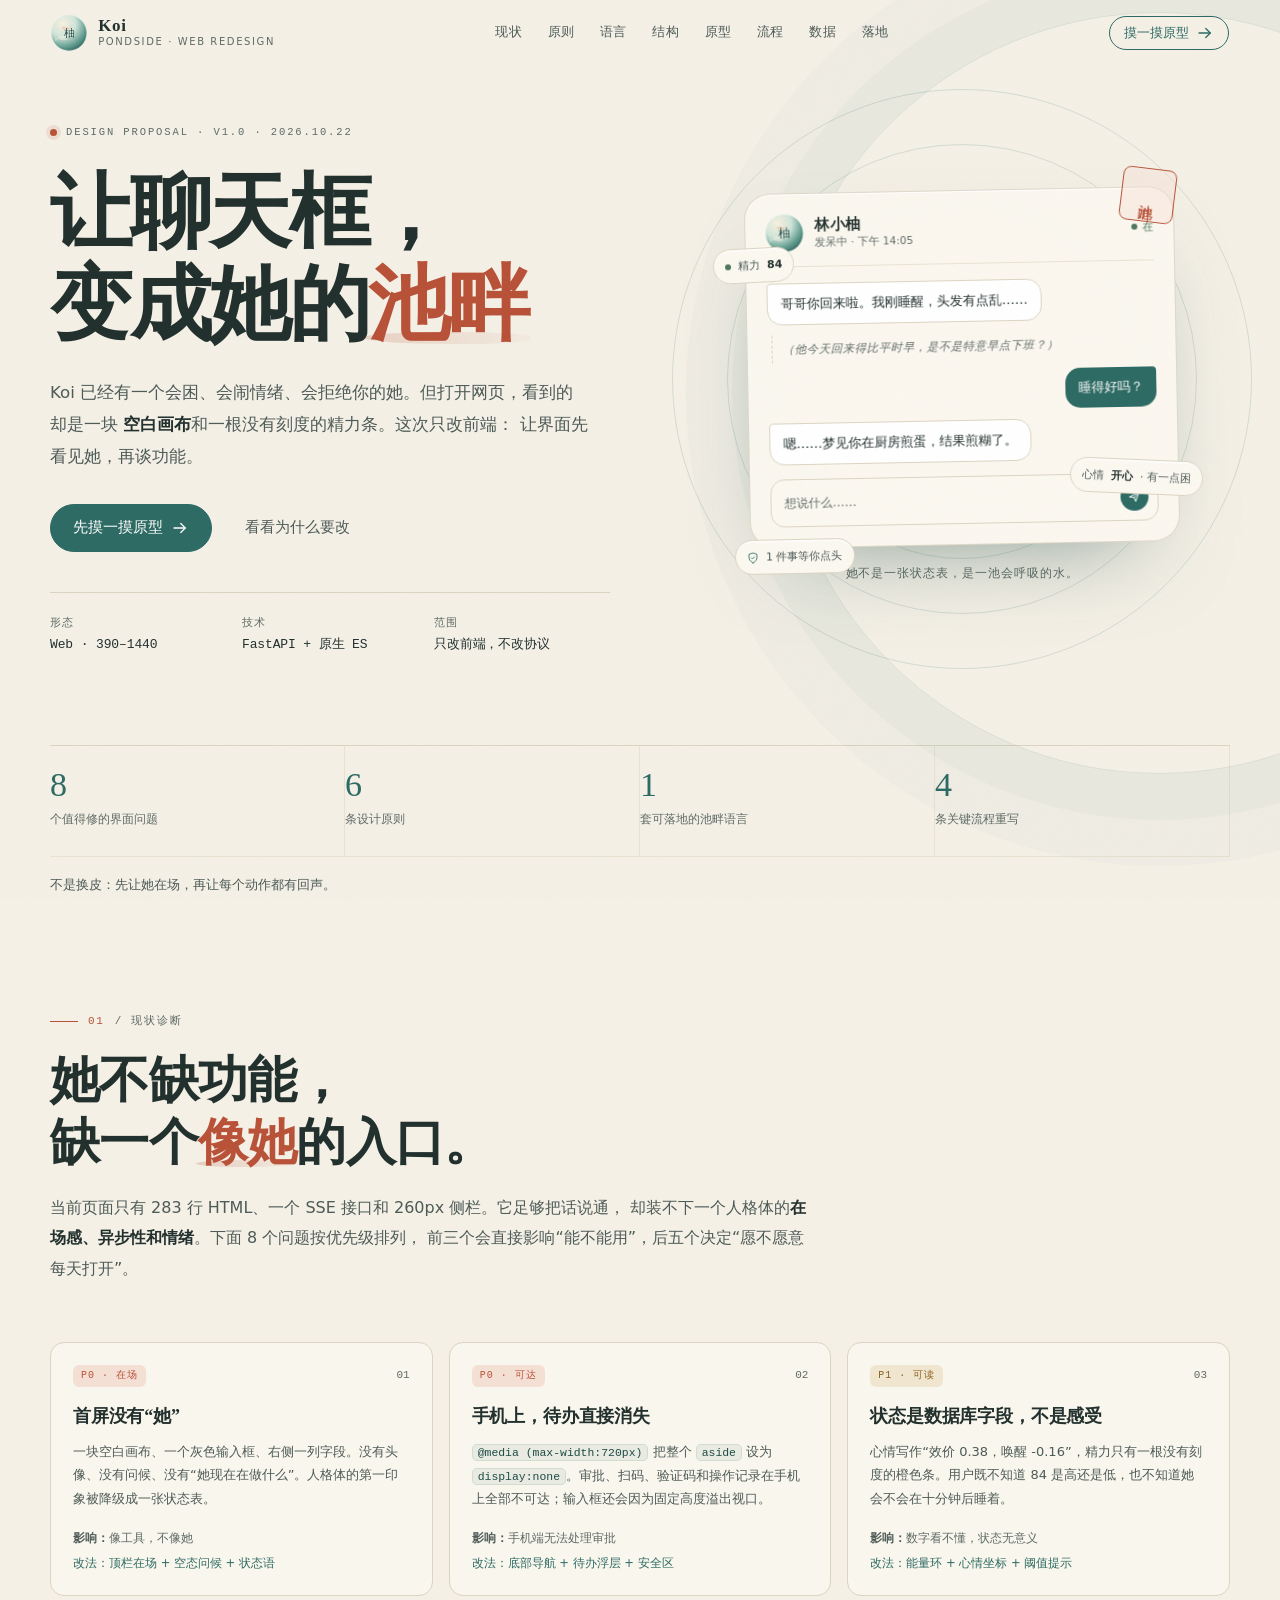
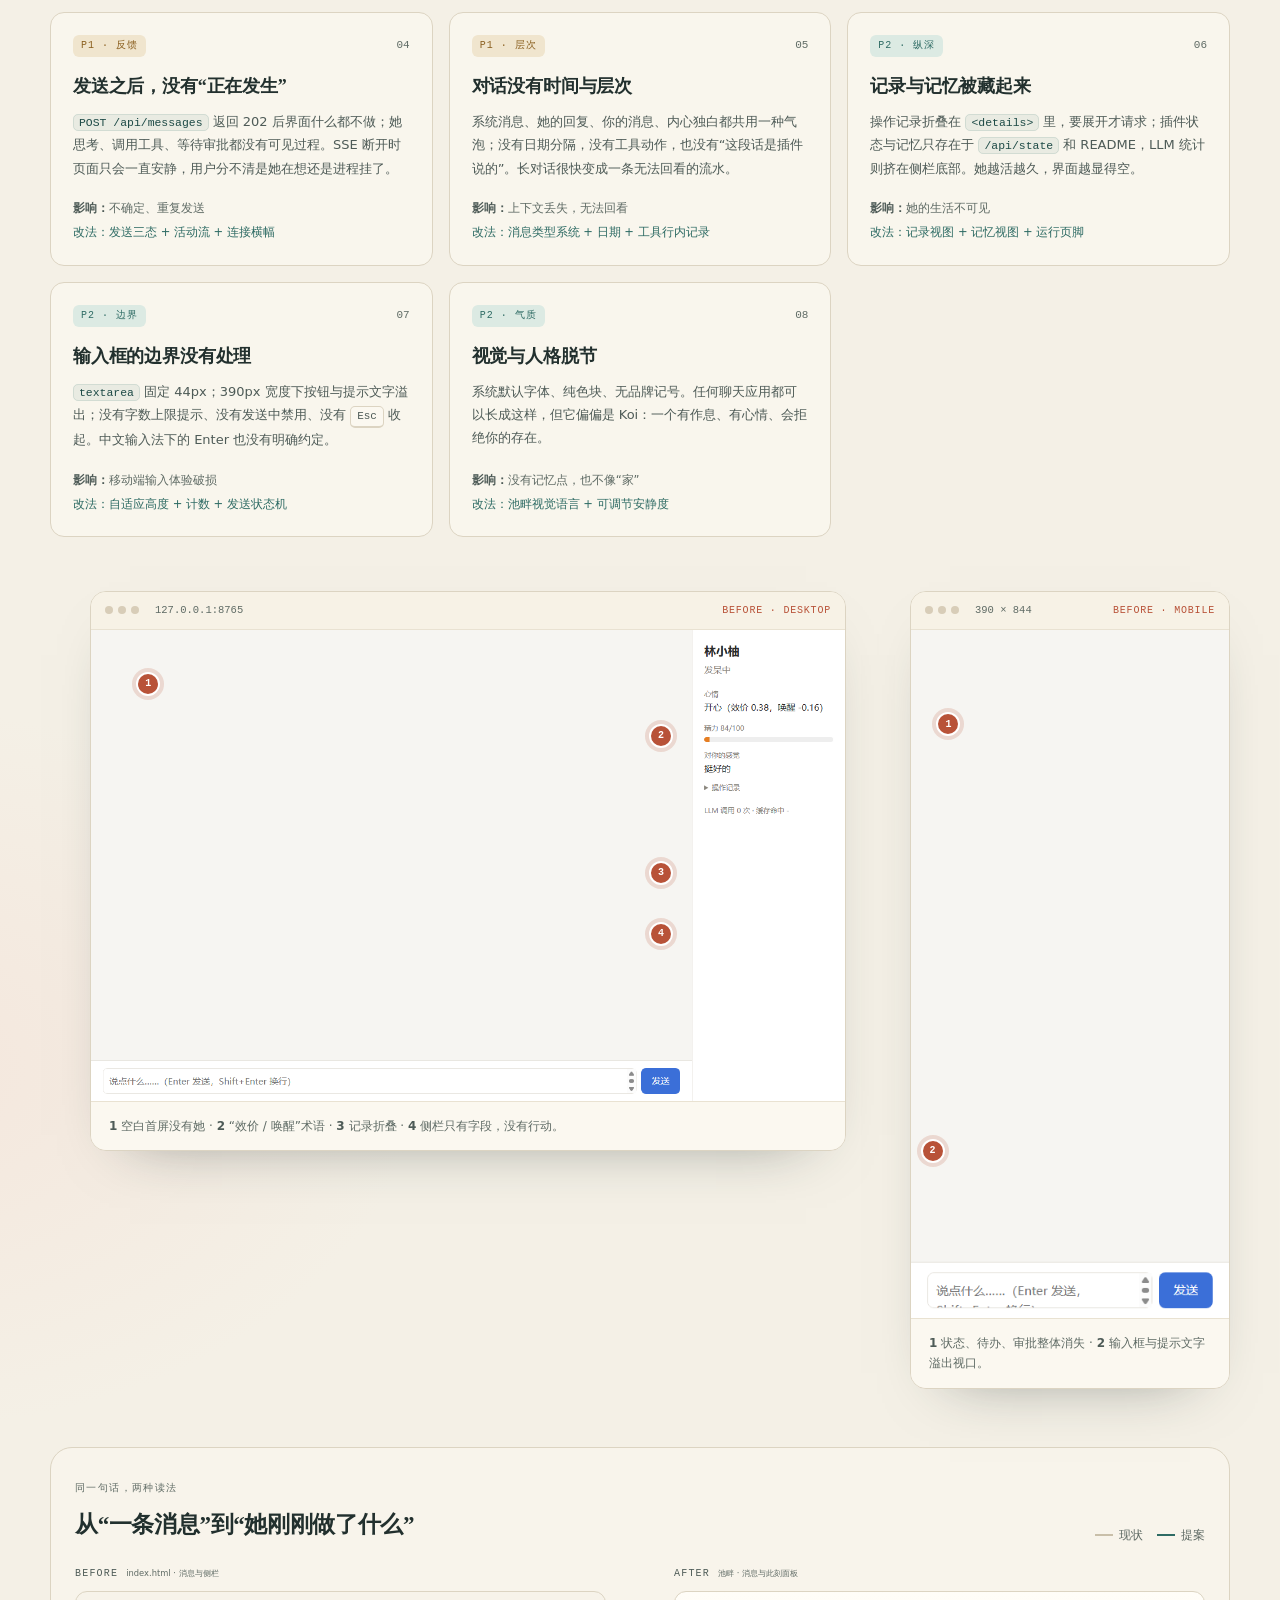
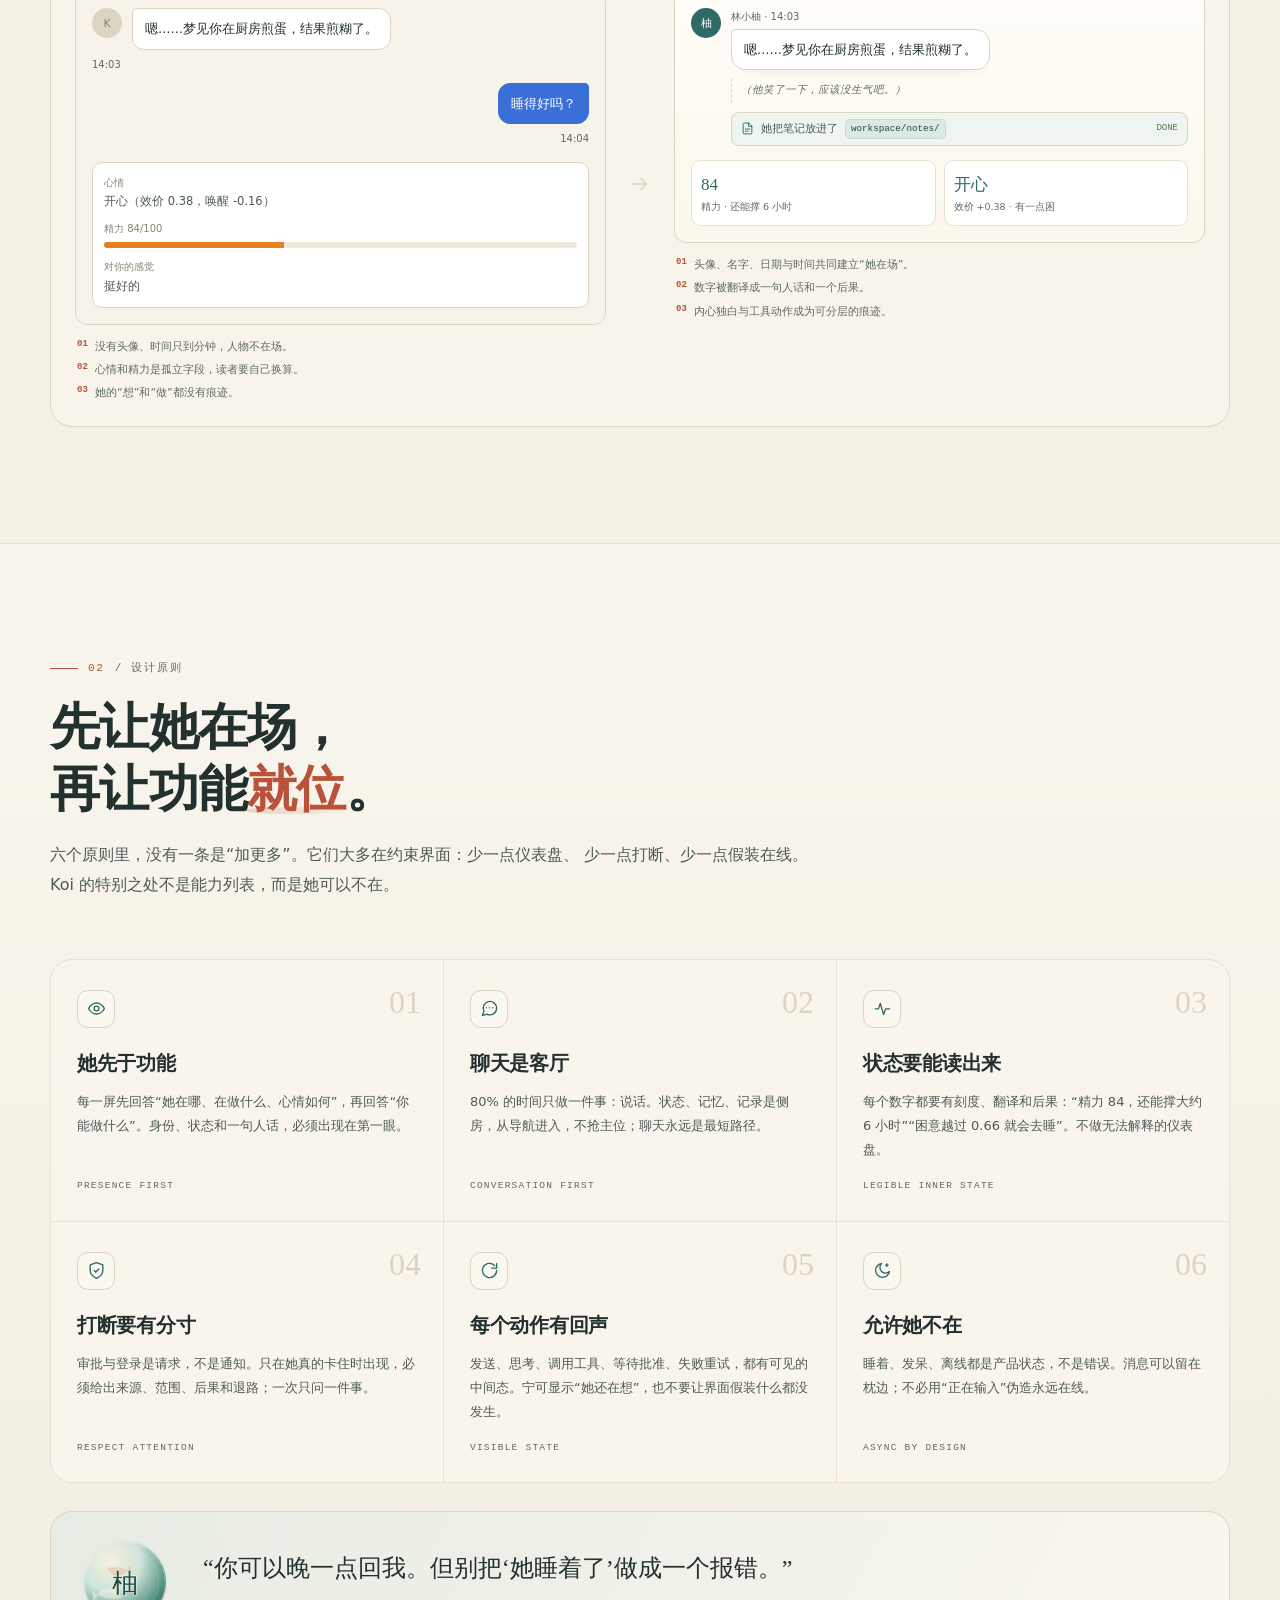
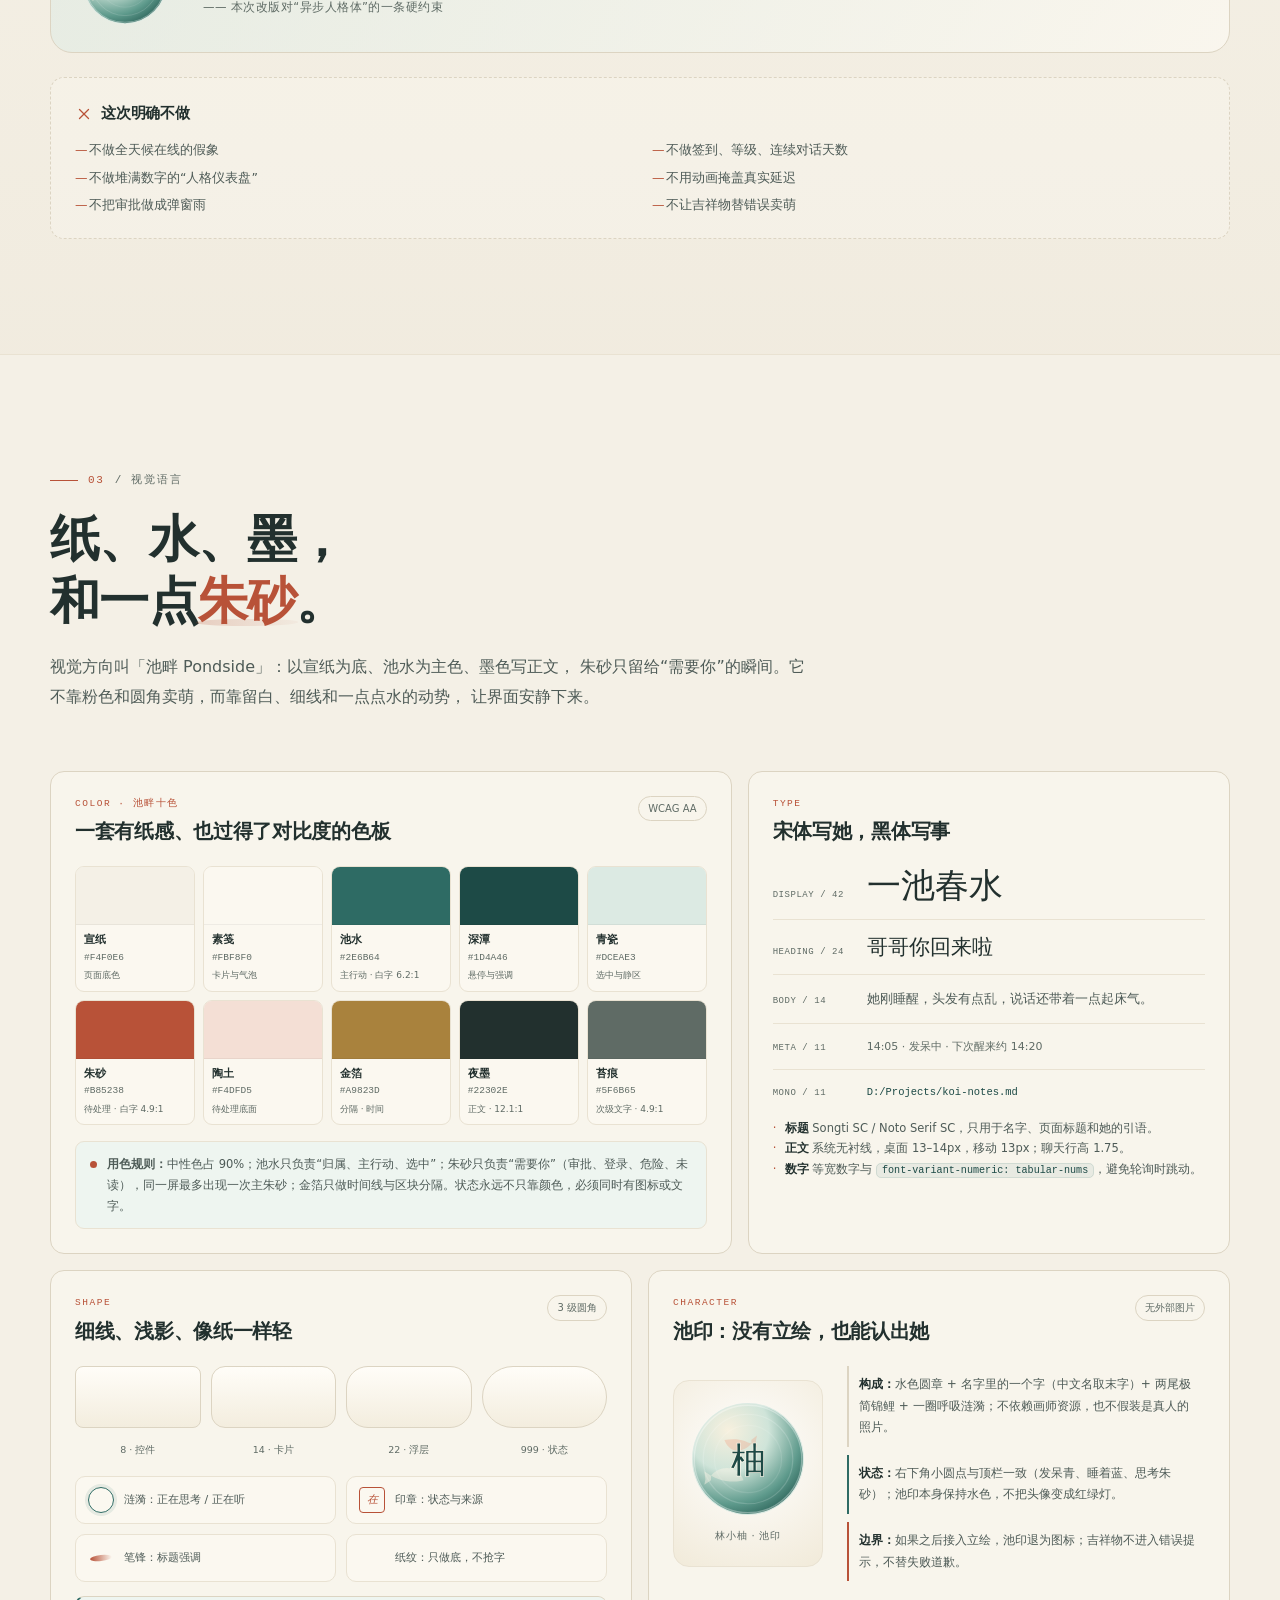
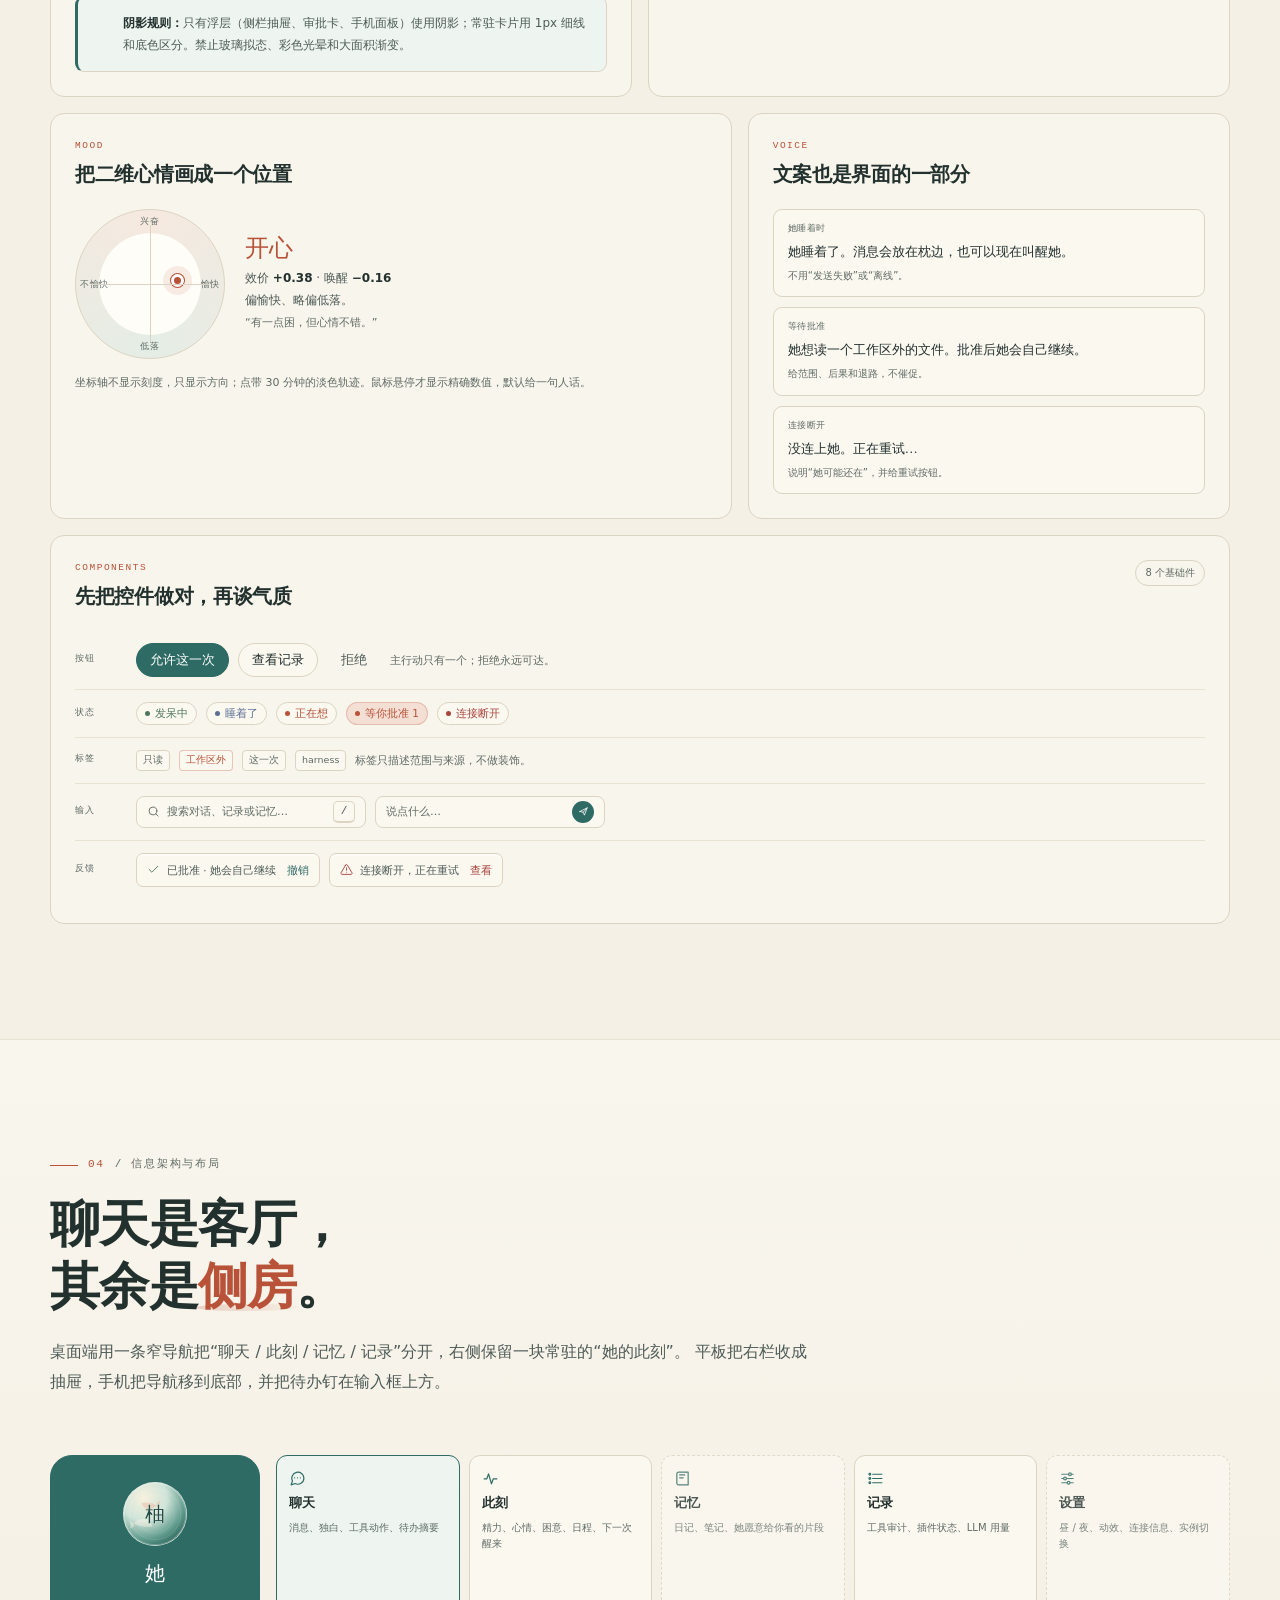
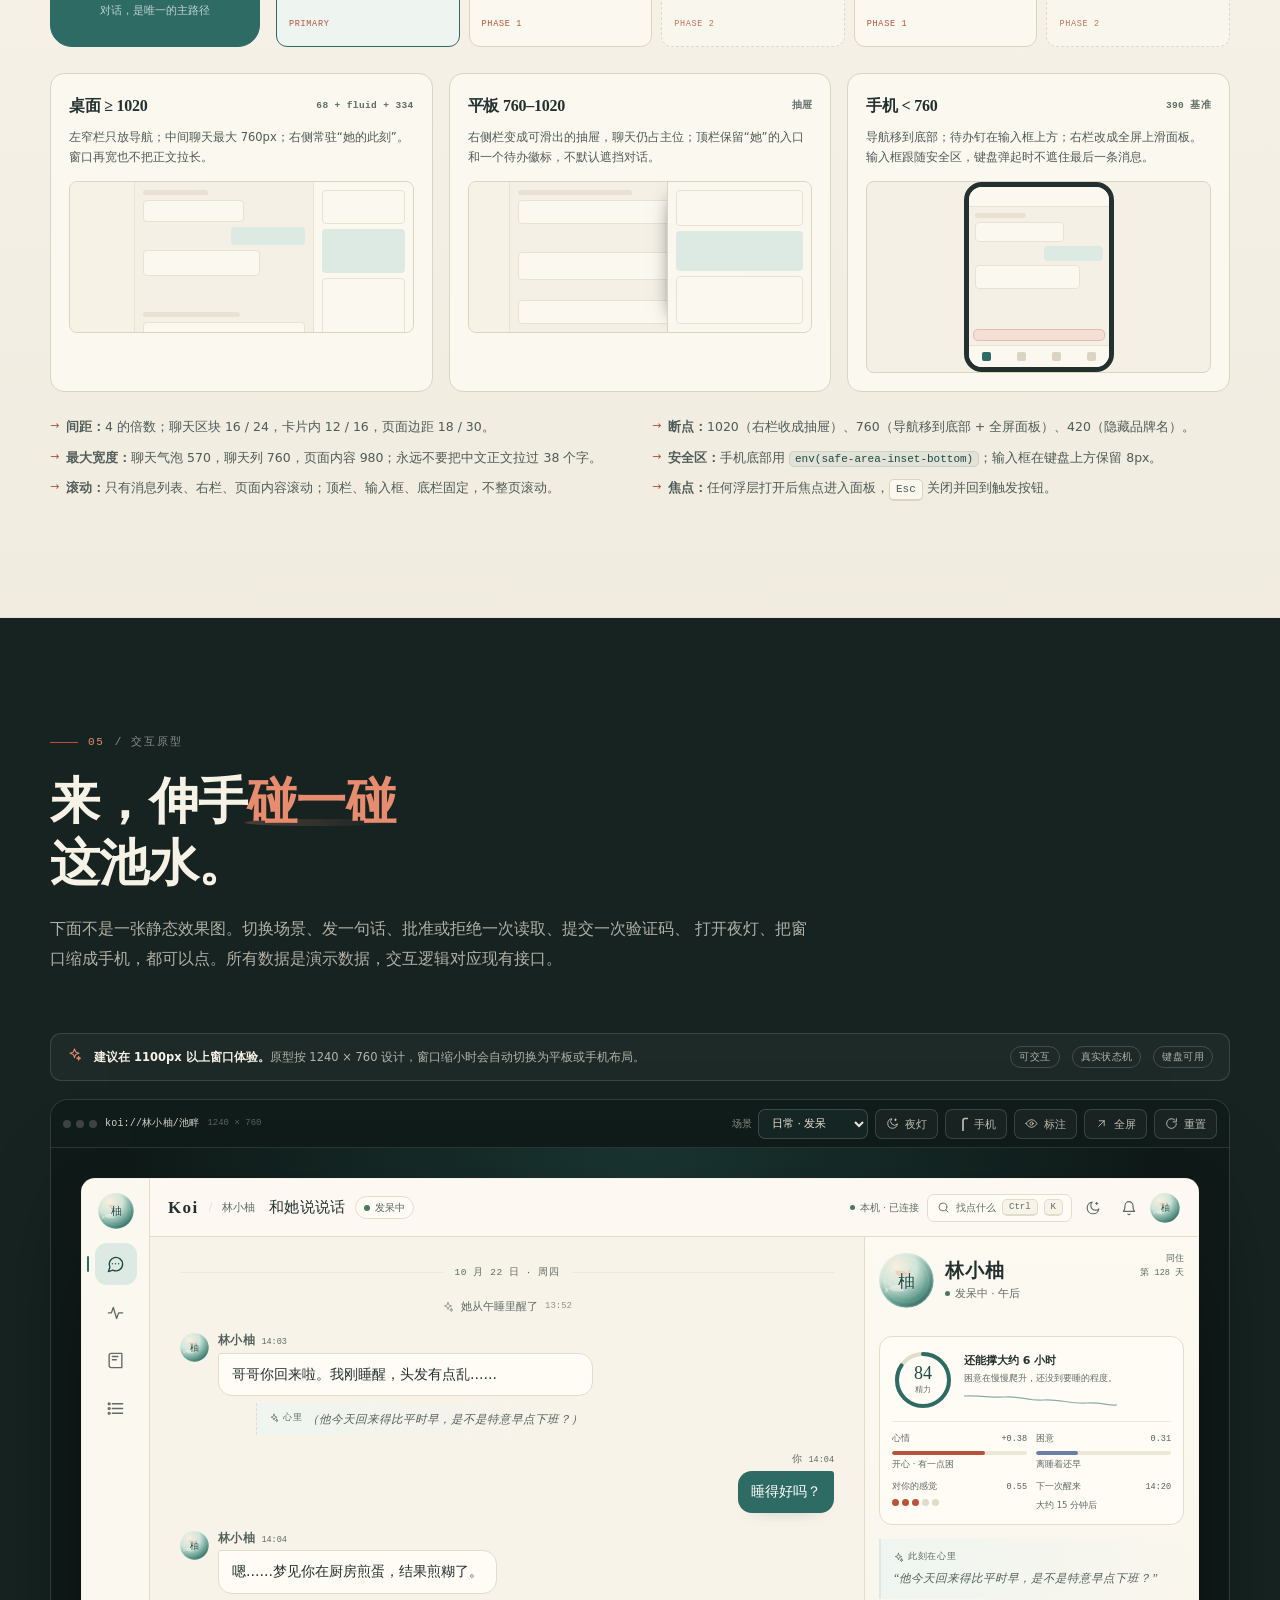
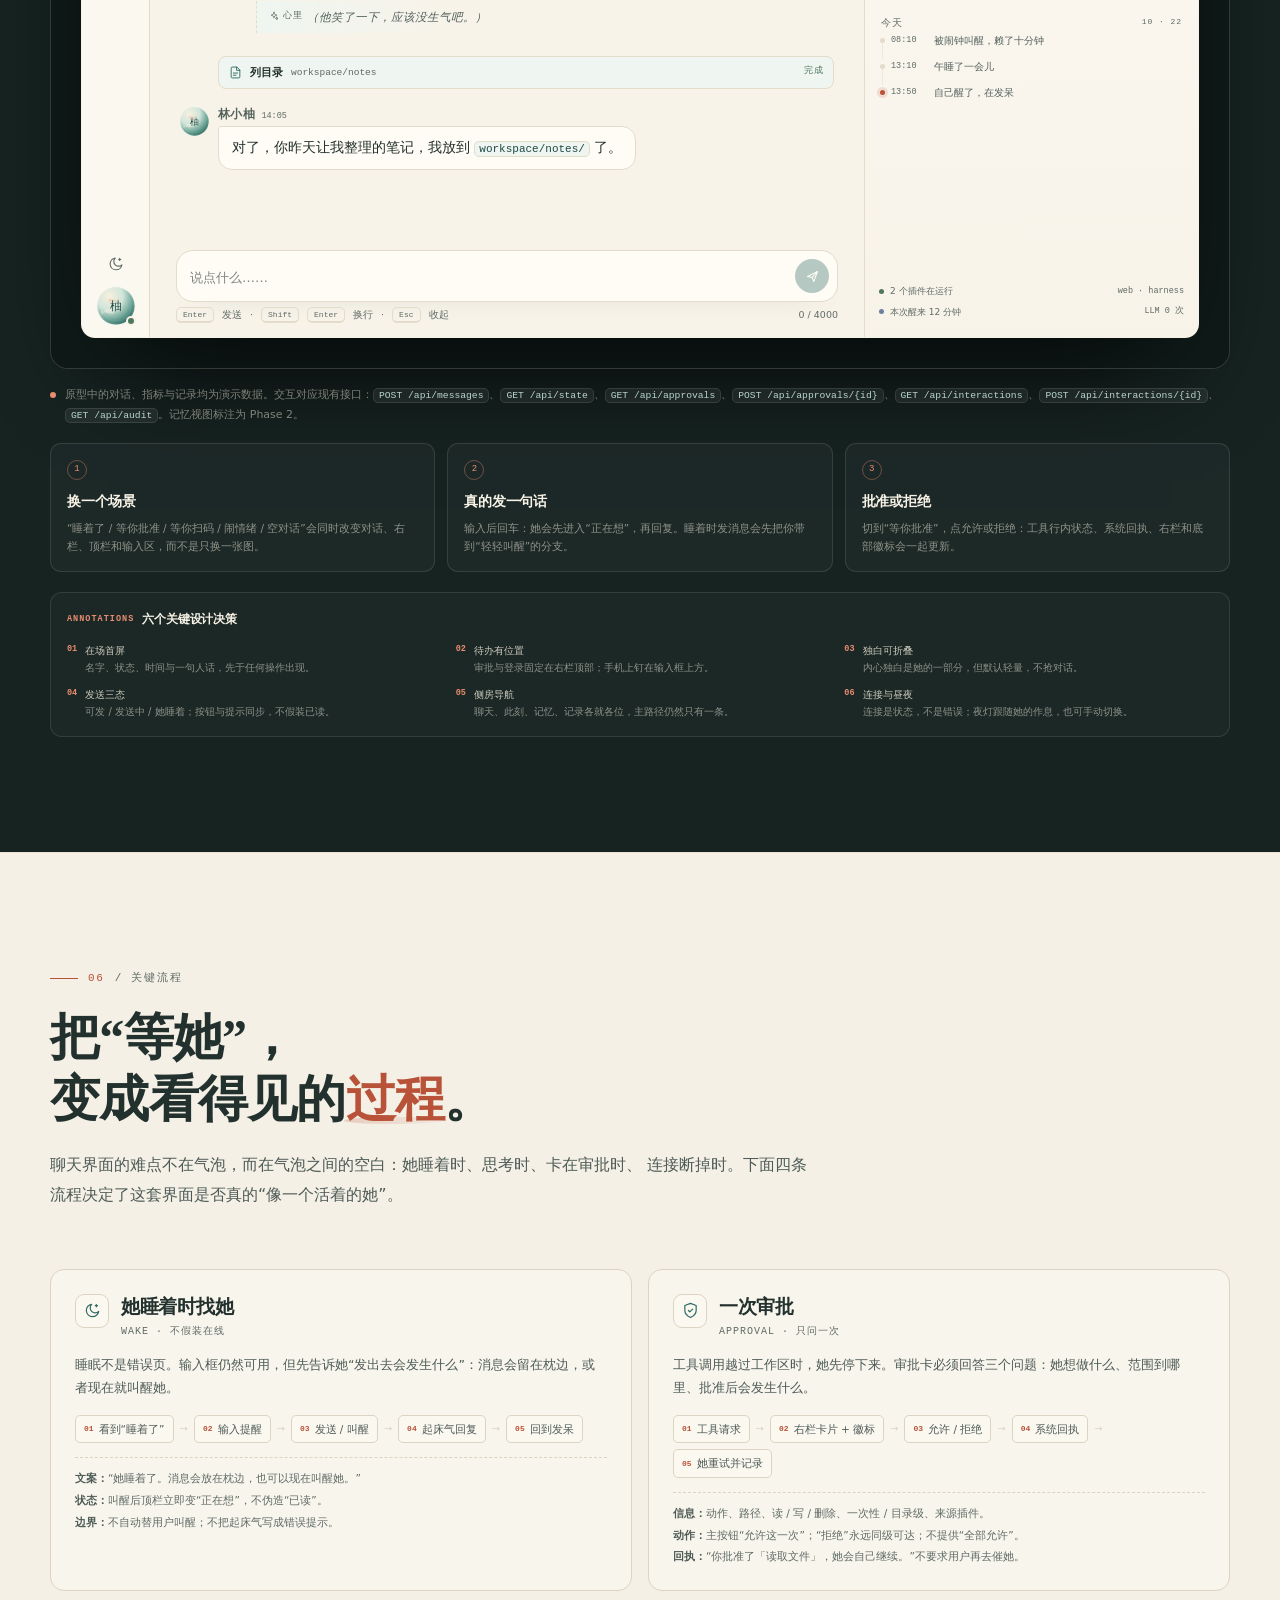
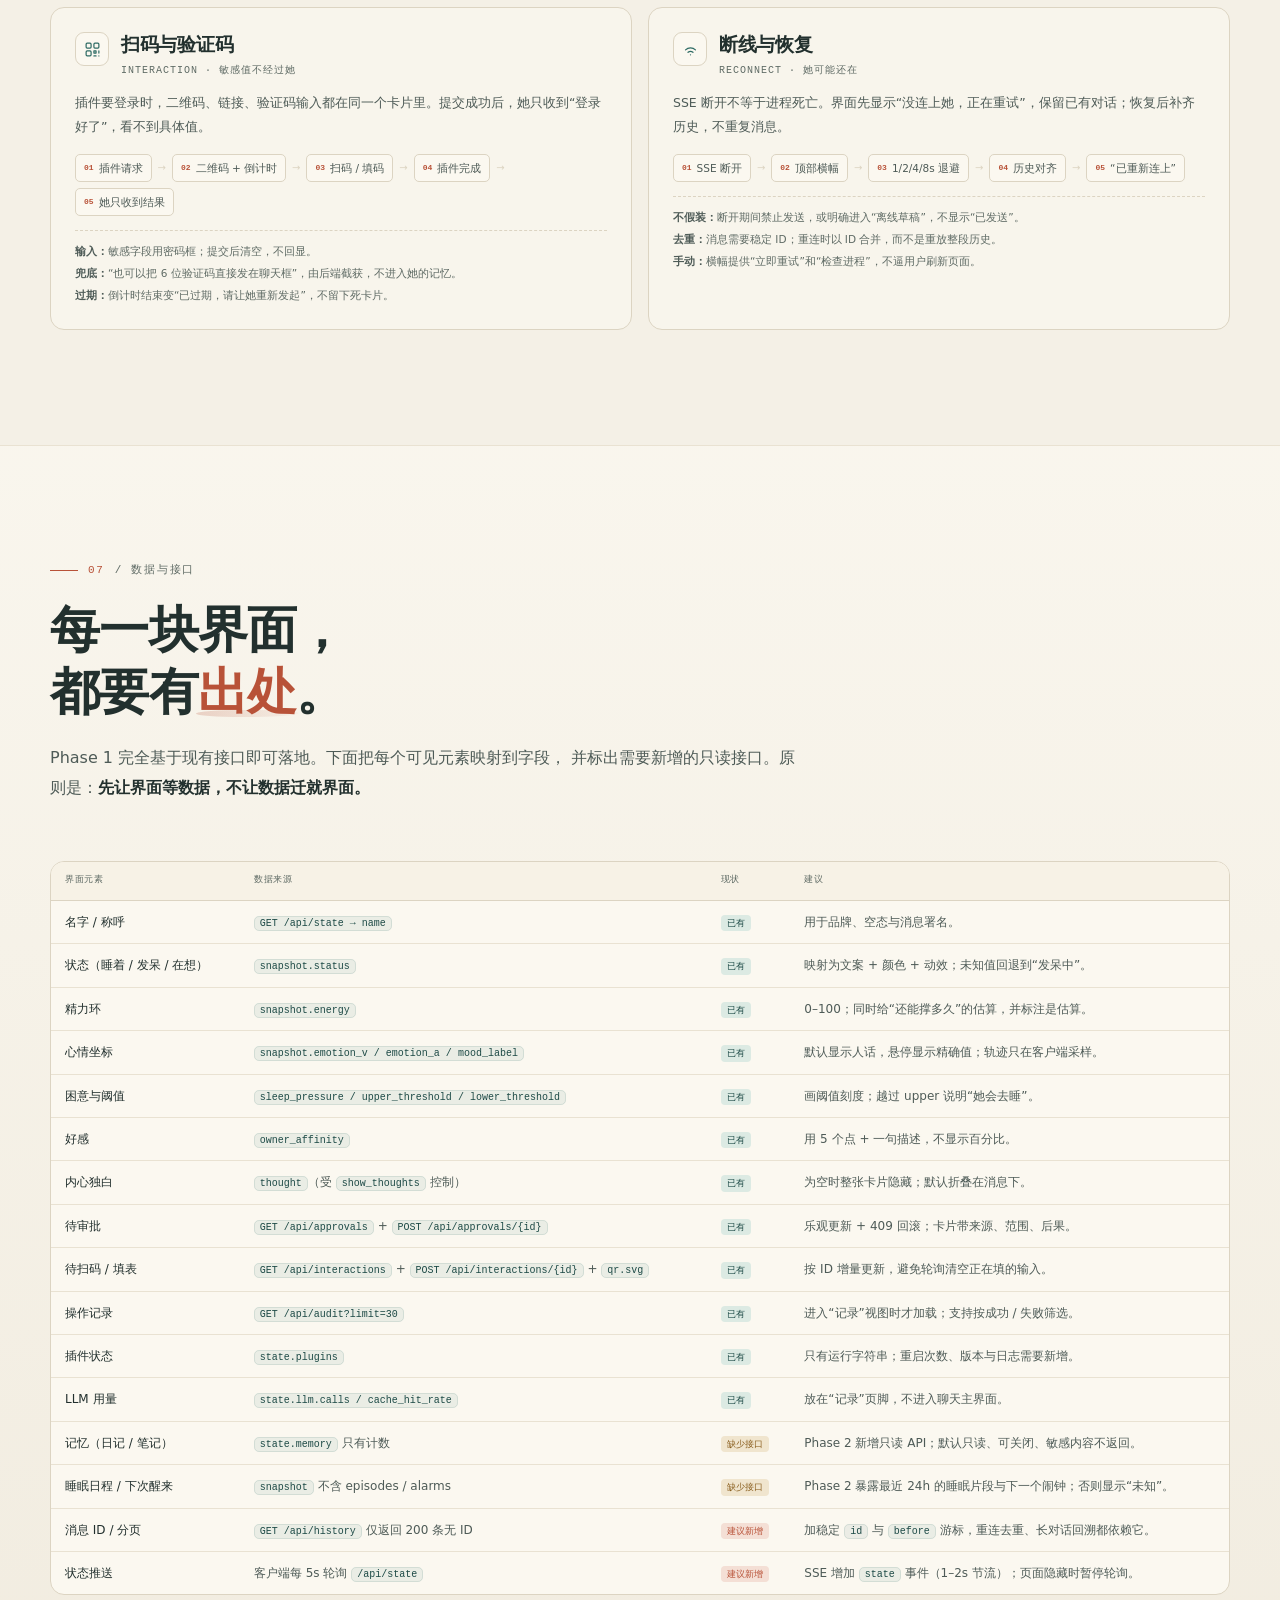
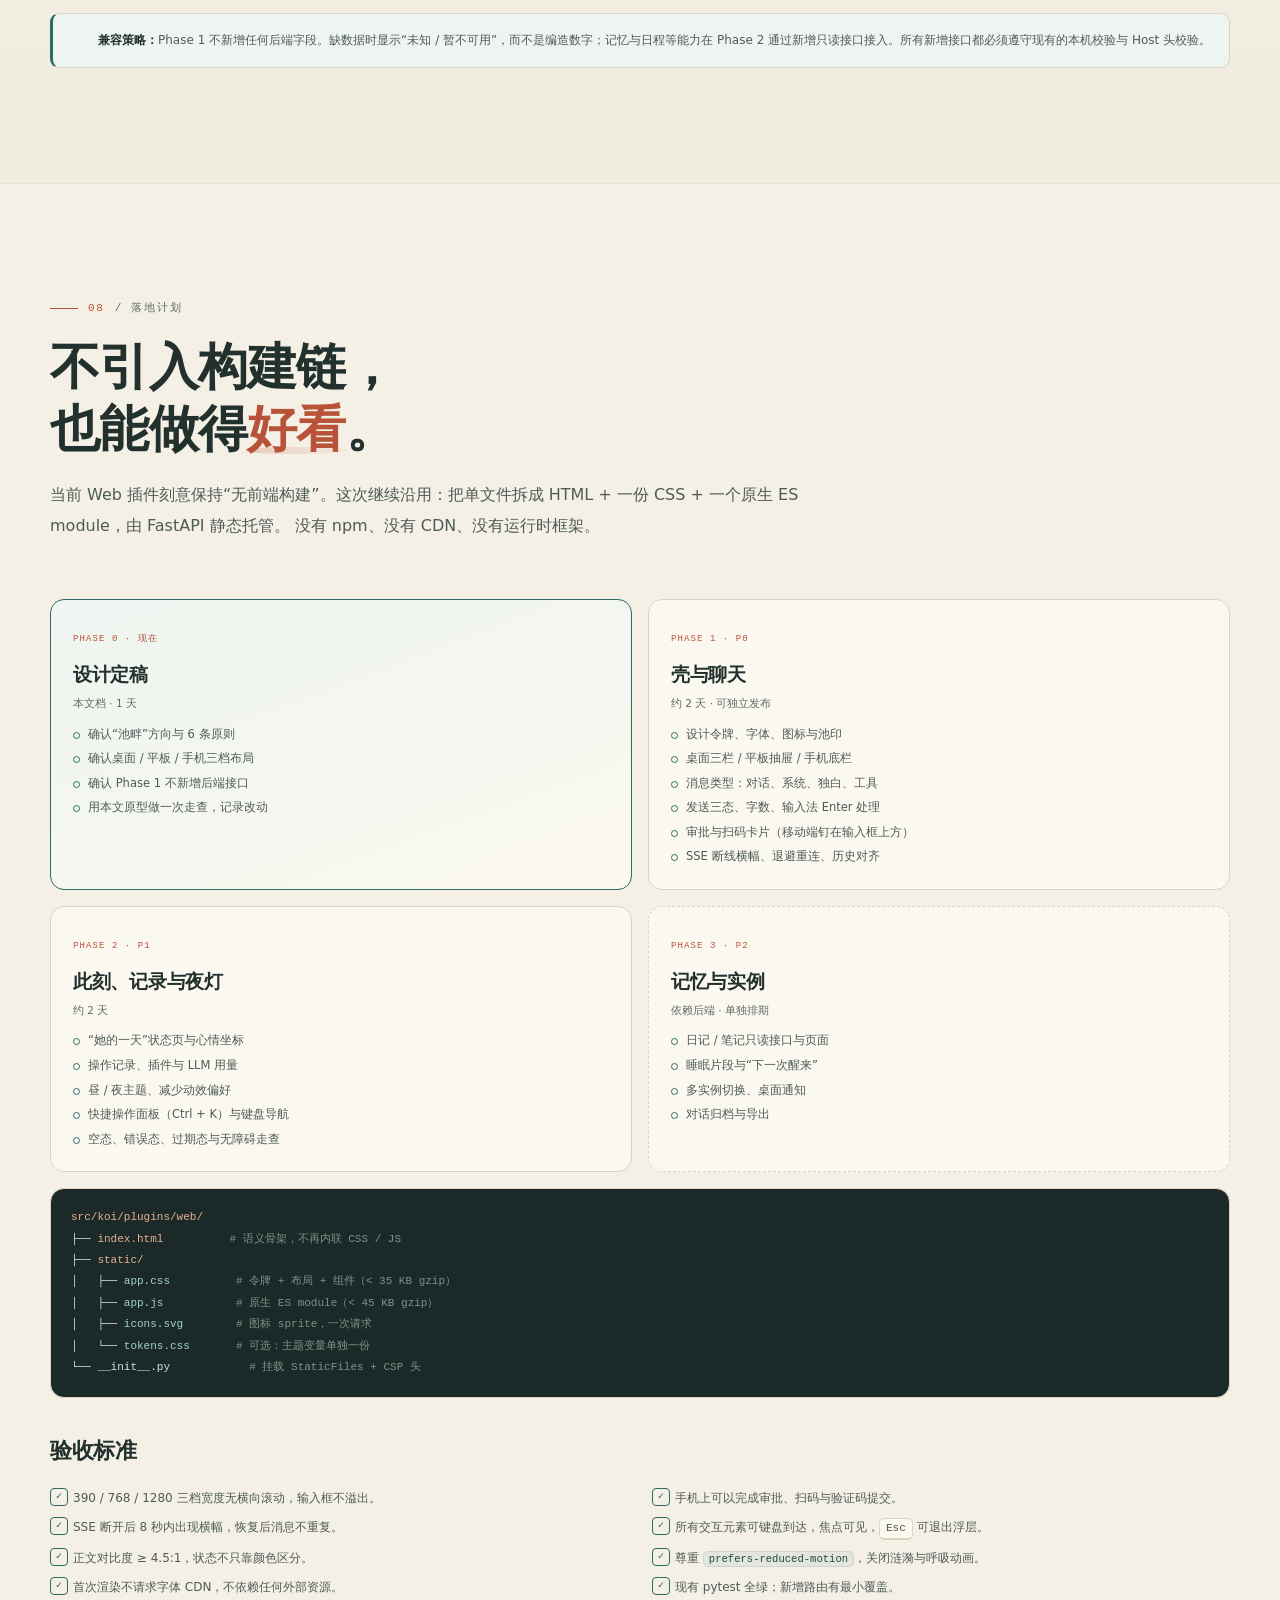
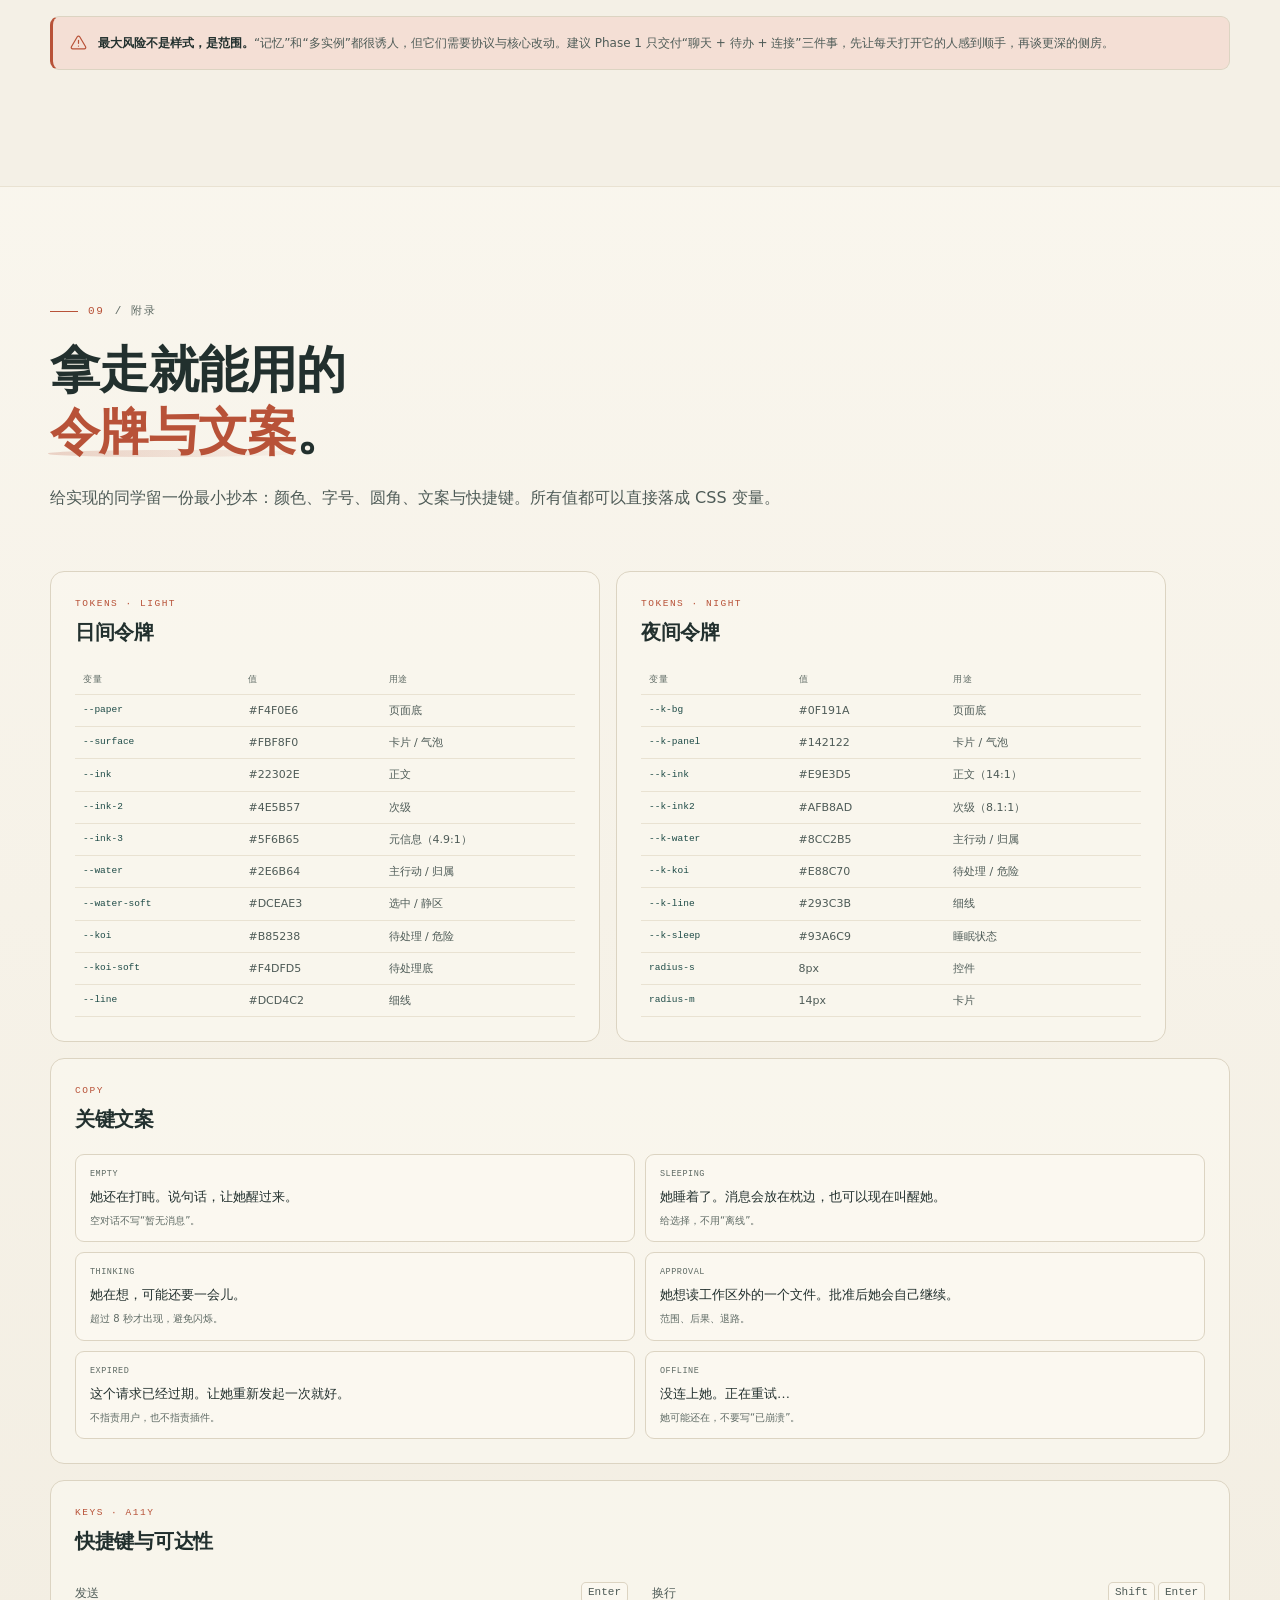
==== commit 01b6fa70: "Web 界面 Phase 1：池畔布局、实时待办与重连" ====
--- a/docs/design/koi-web-design-proposal.html
+++ b/docs/design/koi-web-design-proposal.html
@@ -1680,7 +1680,7 @@
               <small>林小柚 · 池印</small>
             </div>
             <div class="character-rules">
-              <span><b>构成：</b>水色圆章 + 名字首字 + 两尾极简锦鲤 + 一圈呼吸涟漪；不依赖画师资源，也不假装是真人的照片。</span>
+              <span><b>构成：</b>水色圆章 + 名字里的一个字（中文名取末字）+ 两尾极简锦鲤 + 一圈呼吸涟漪；不依赖画师资源，也不假装是真人的照片。</span>
               <span><b>状态：</b>右下角小圆点与顶栏一致（发呆青、睡着蓝、思考朱砂）；池印本身保持水色，不把头像变成红绿灯。</span>
               <span><b>边界：</b>如果之后接入立绘，池印退为图标；吉祥物不进入错误提示，不替失败道歉。</span>
             </div>
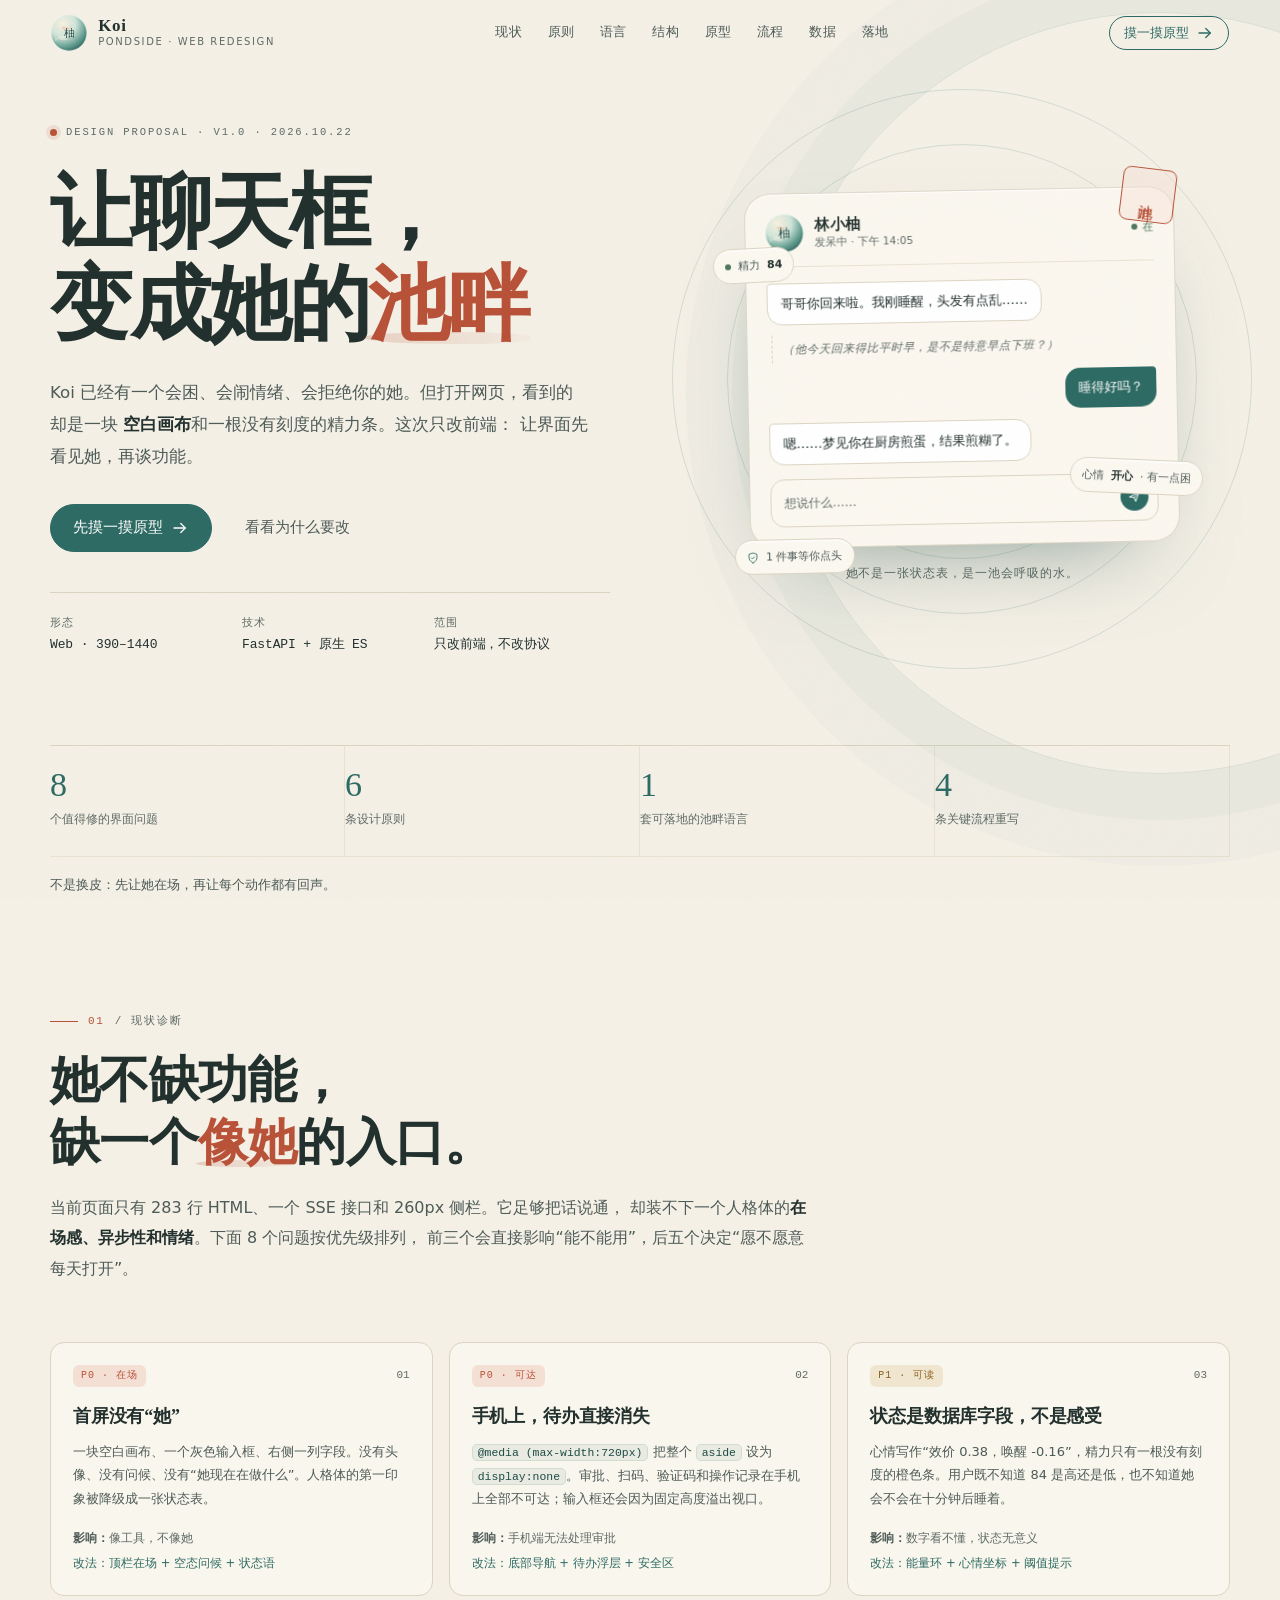
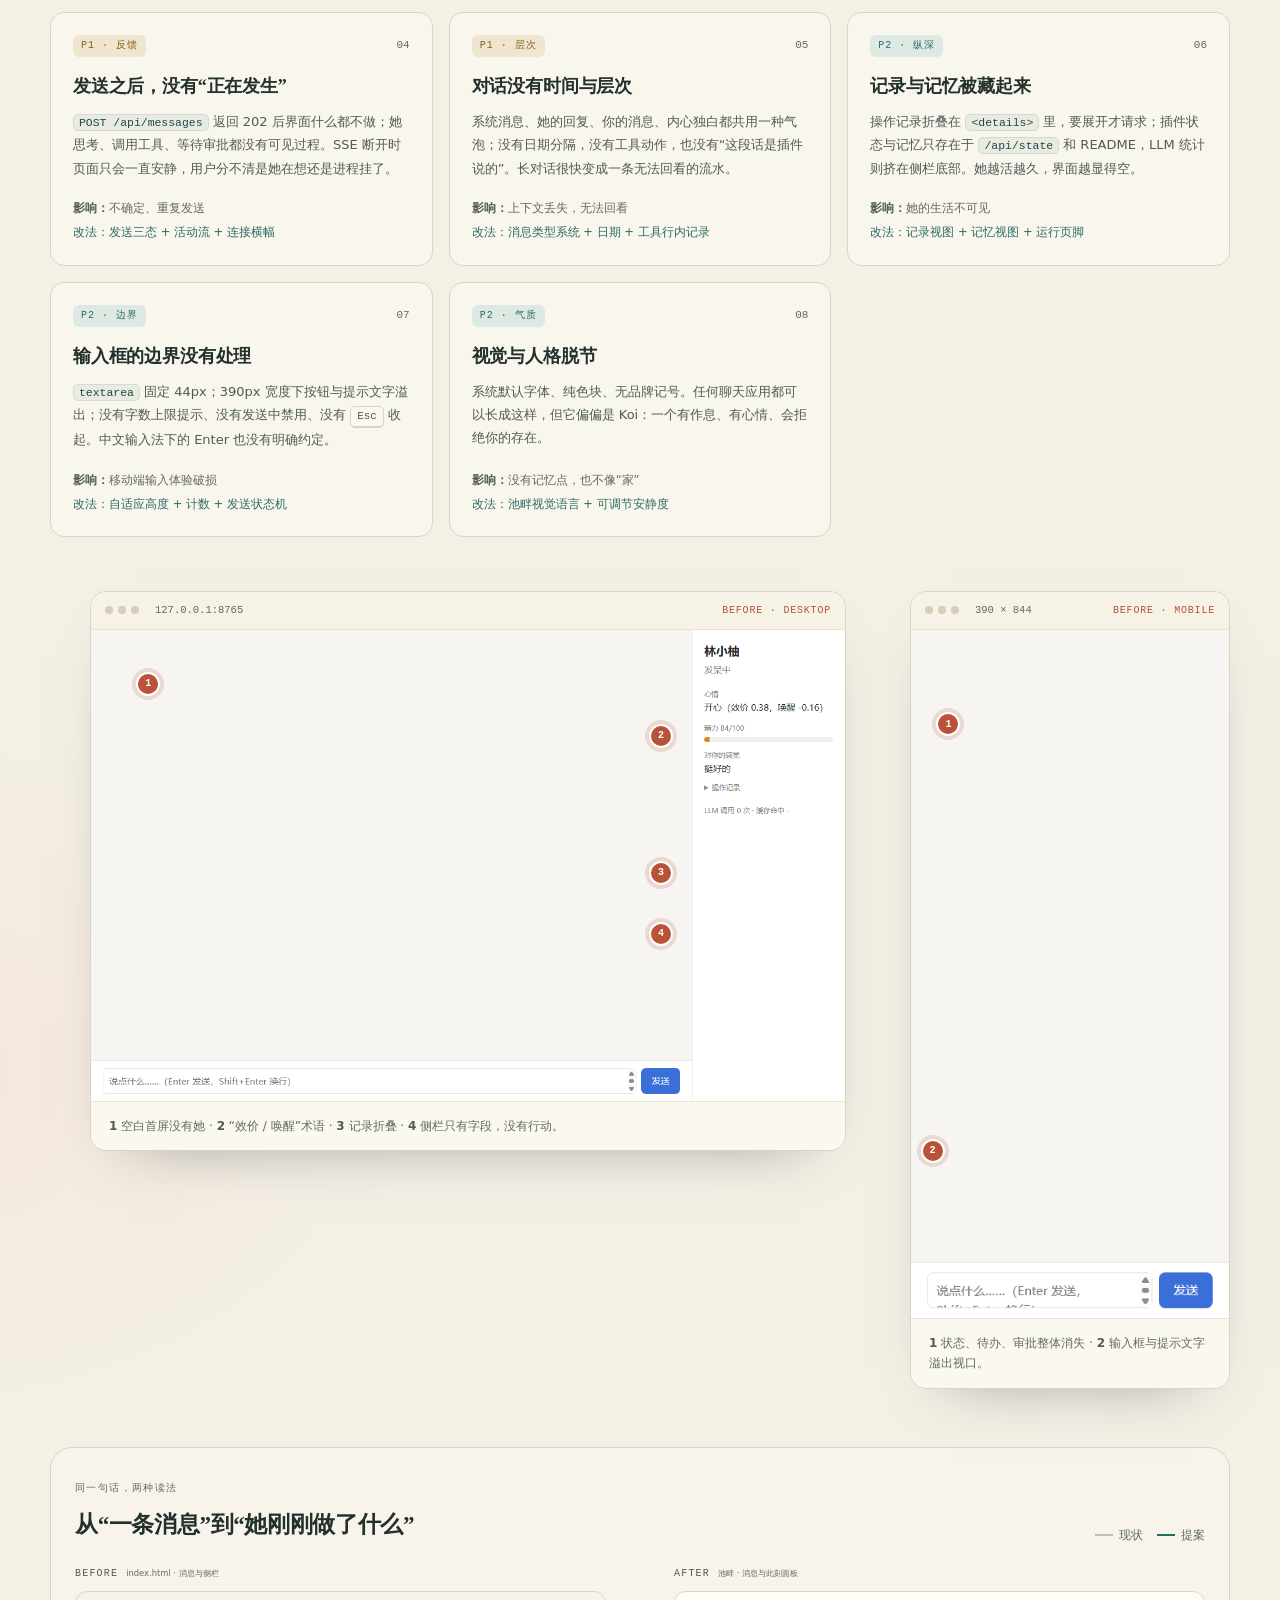
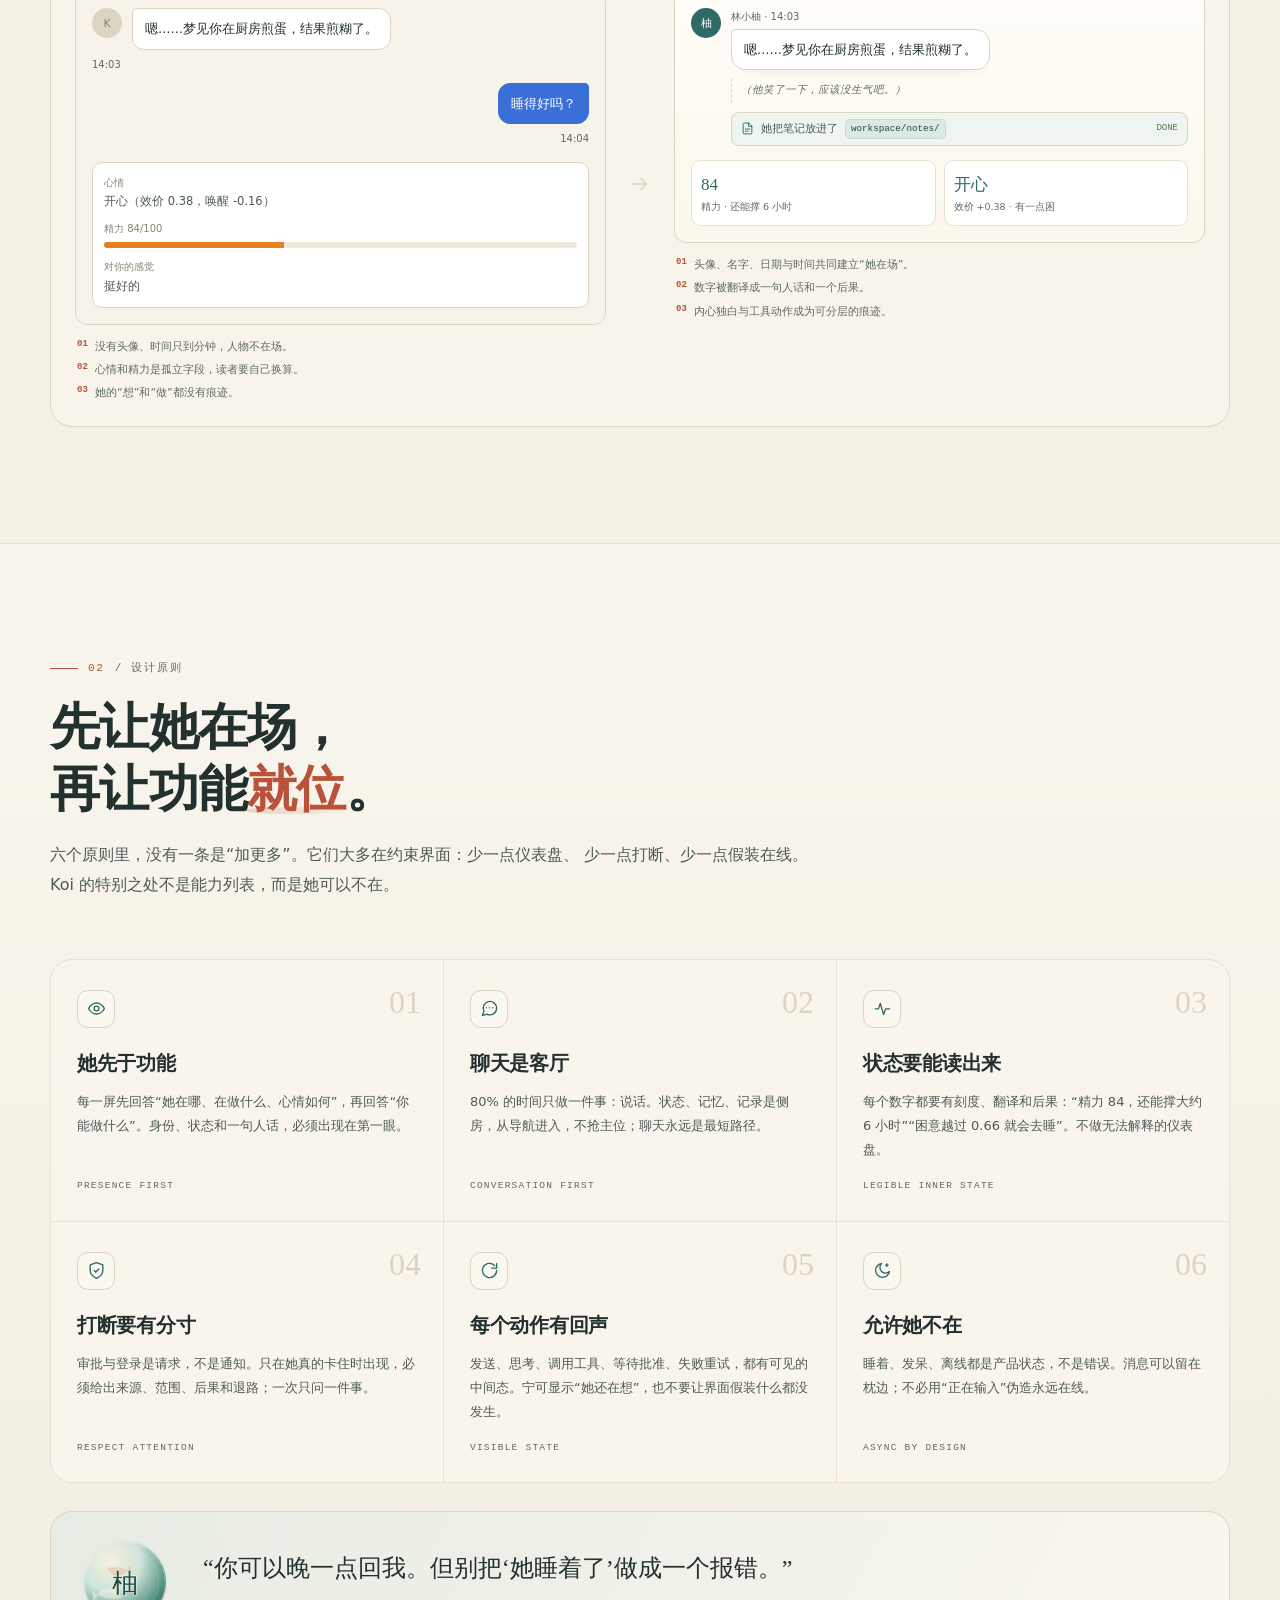
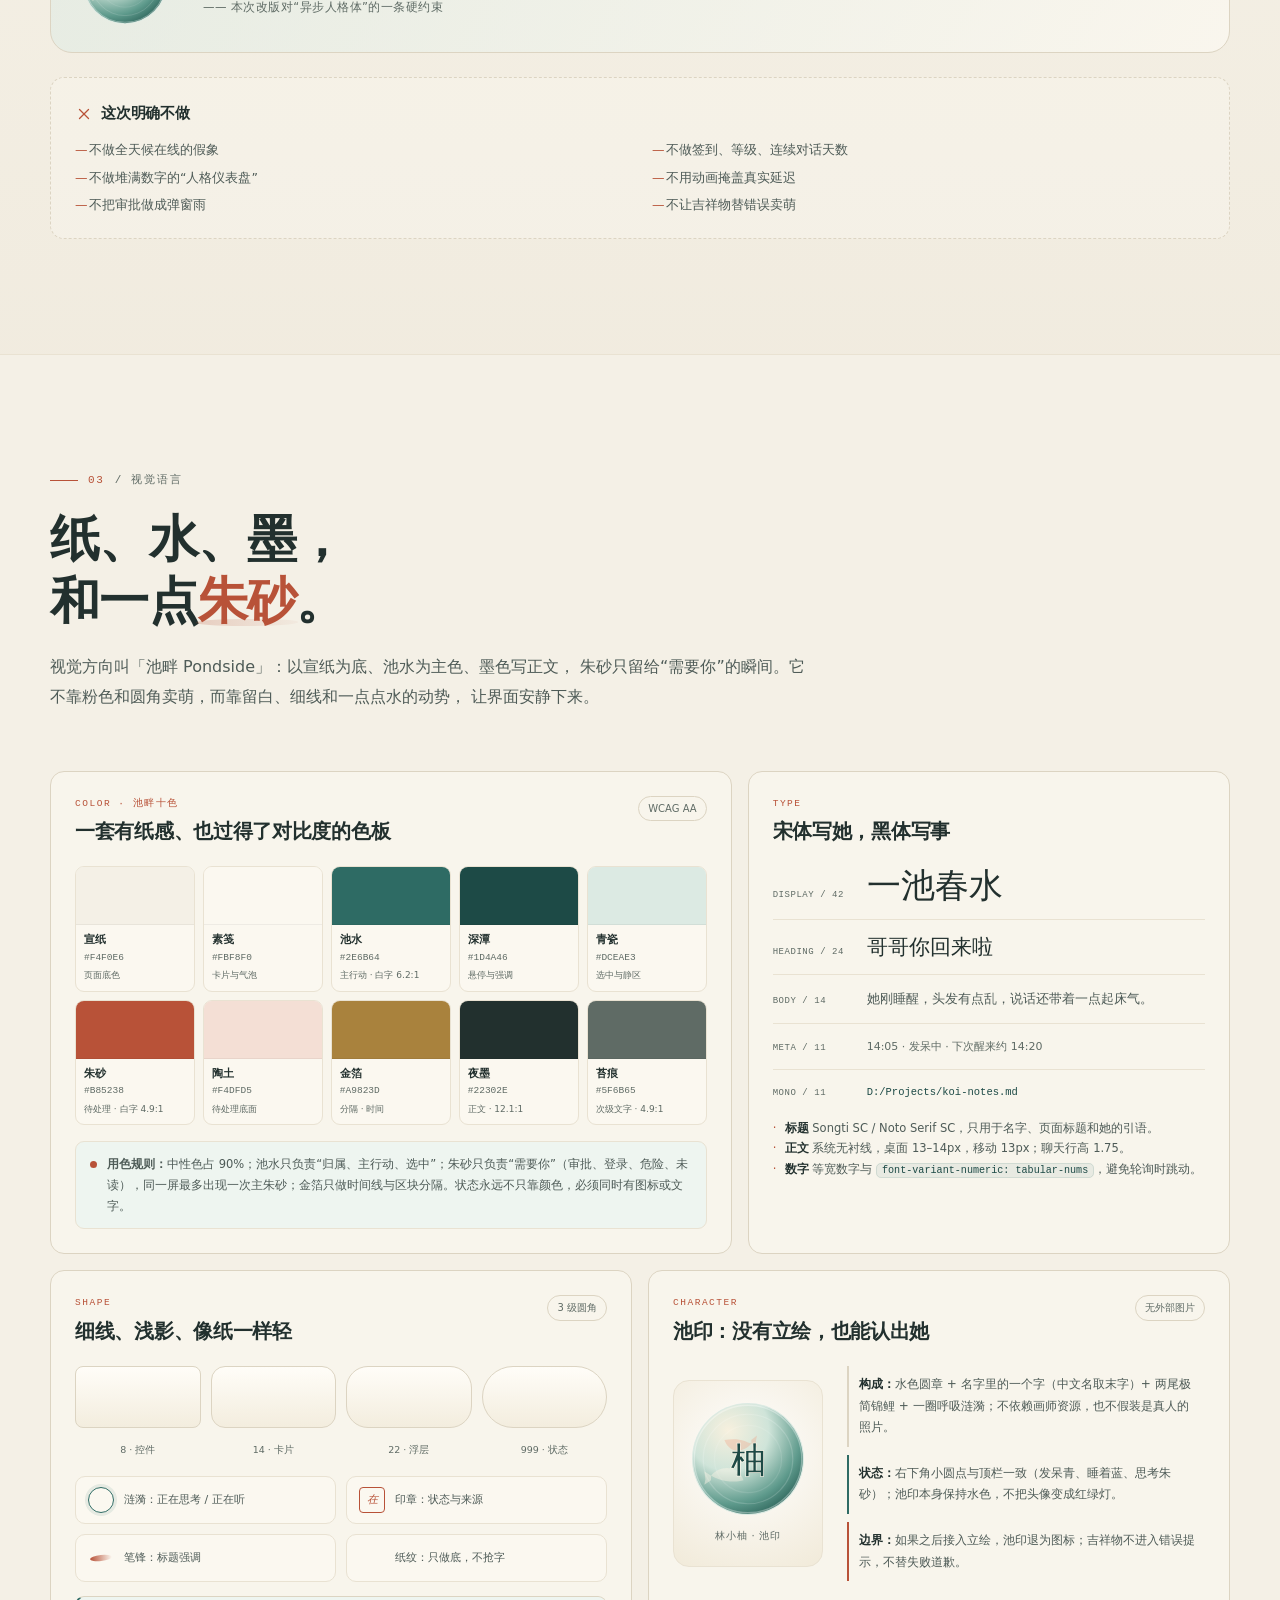
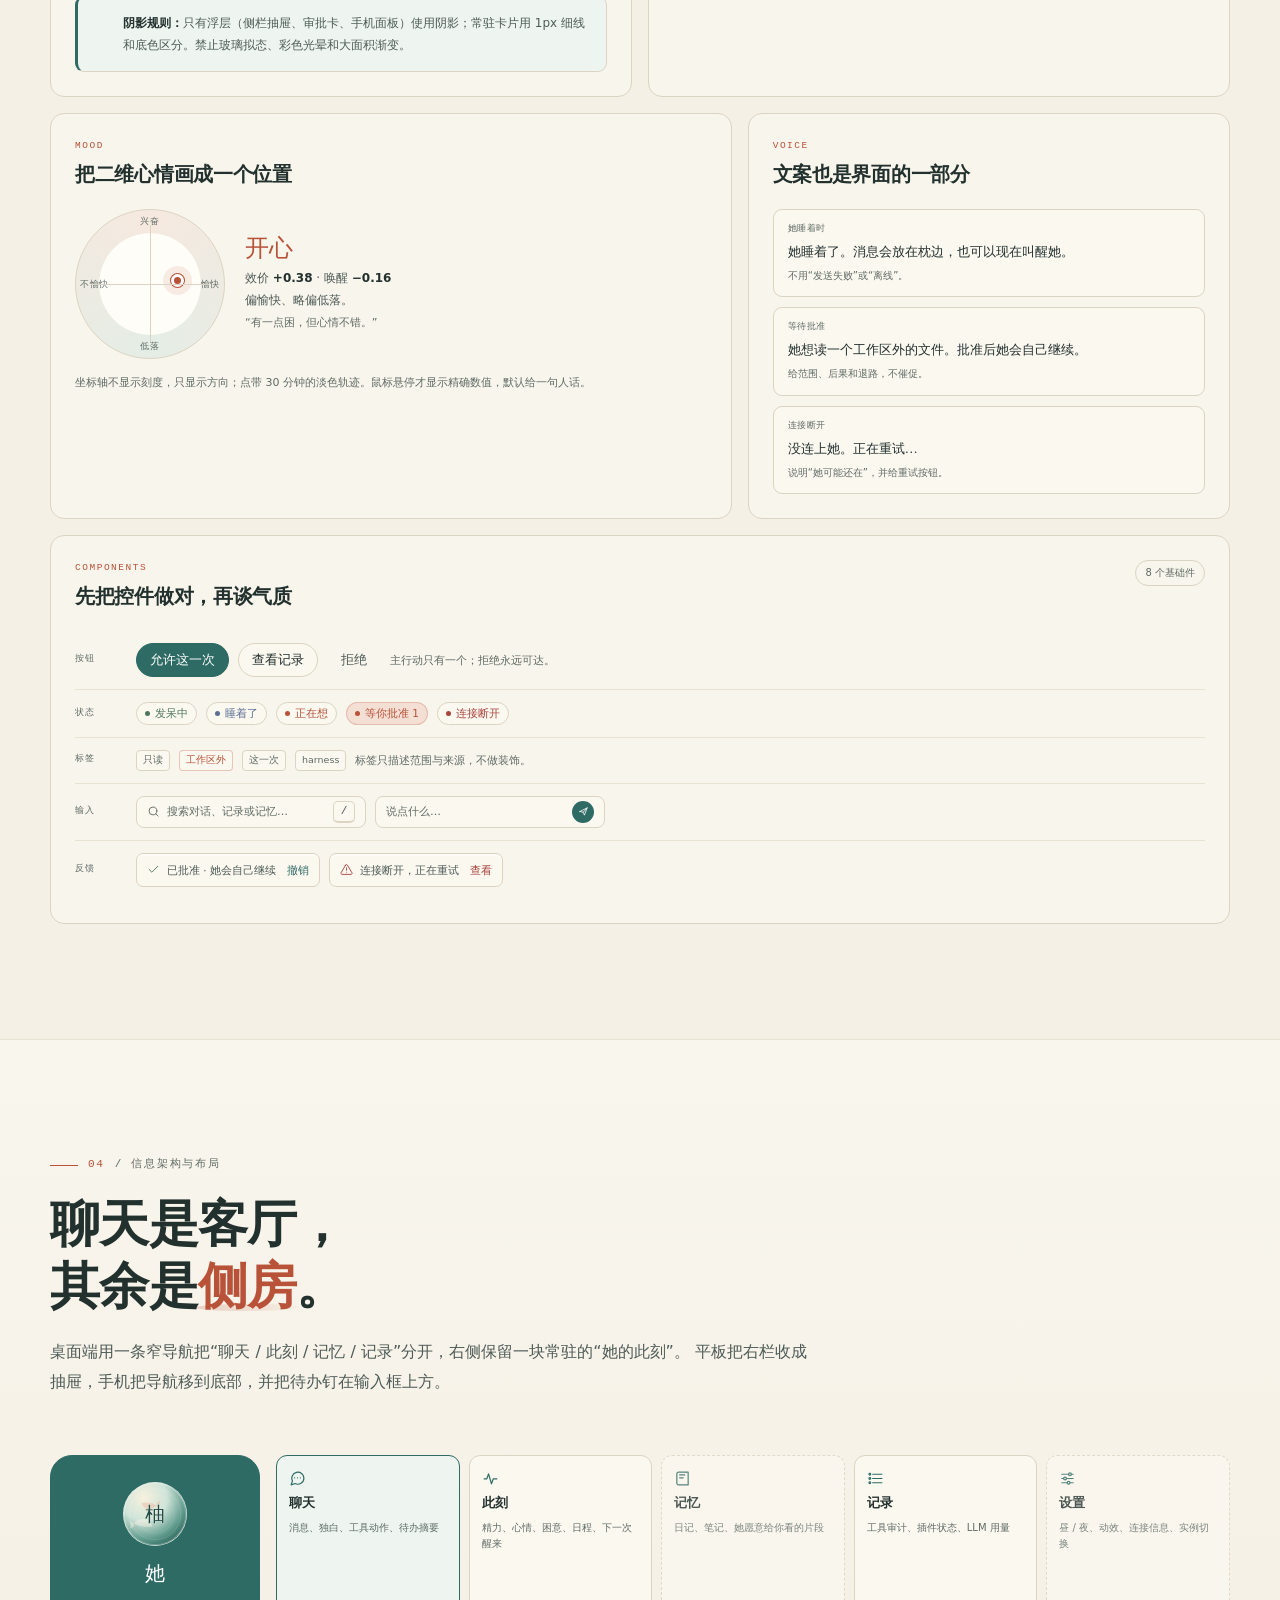
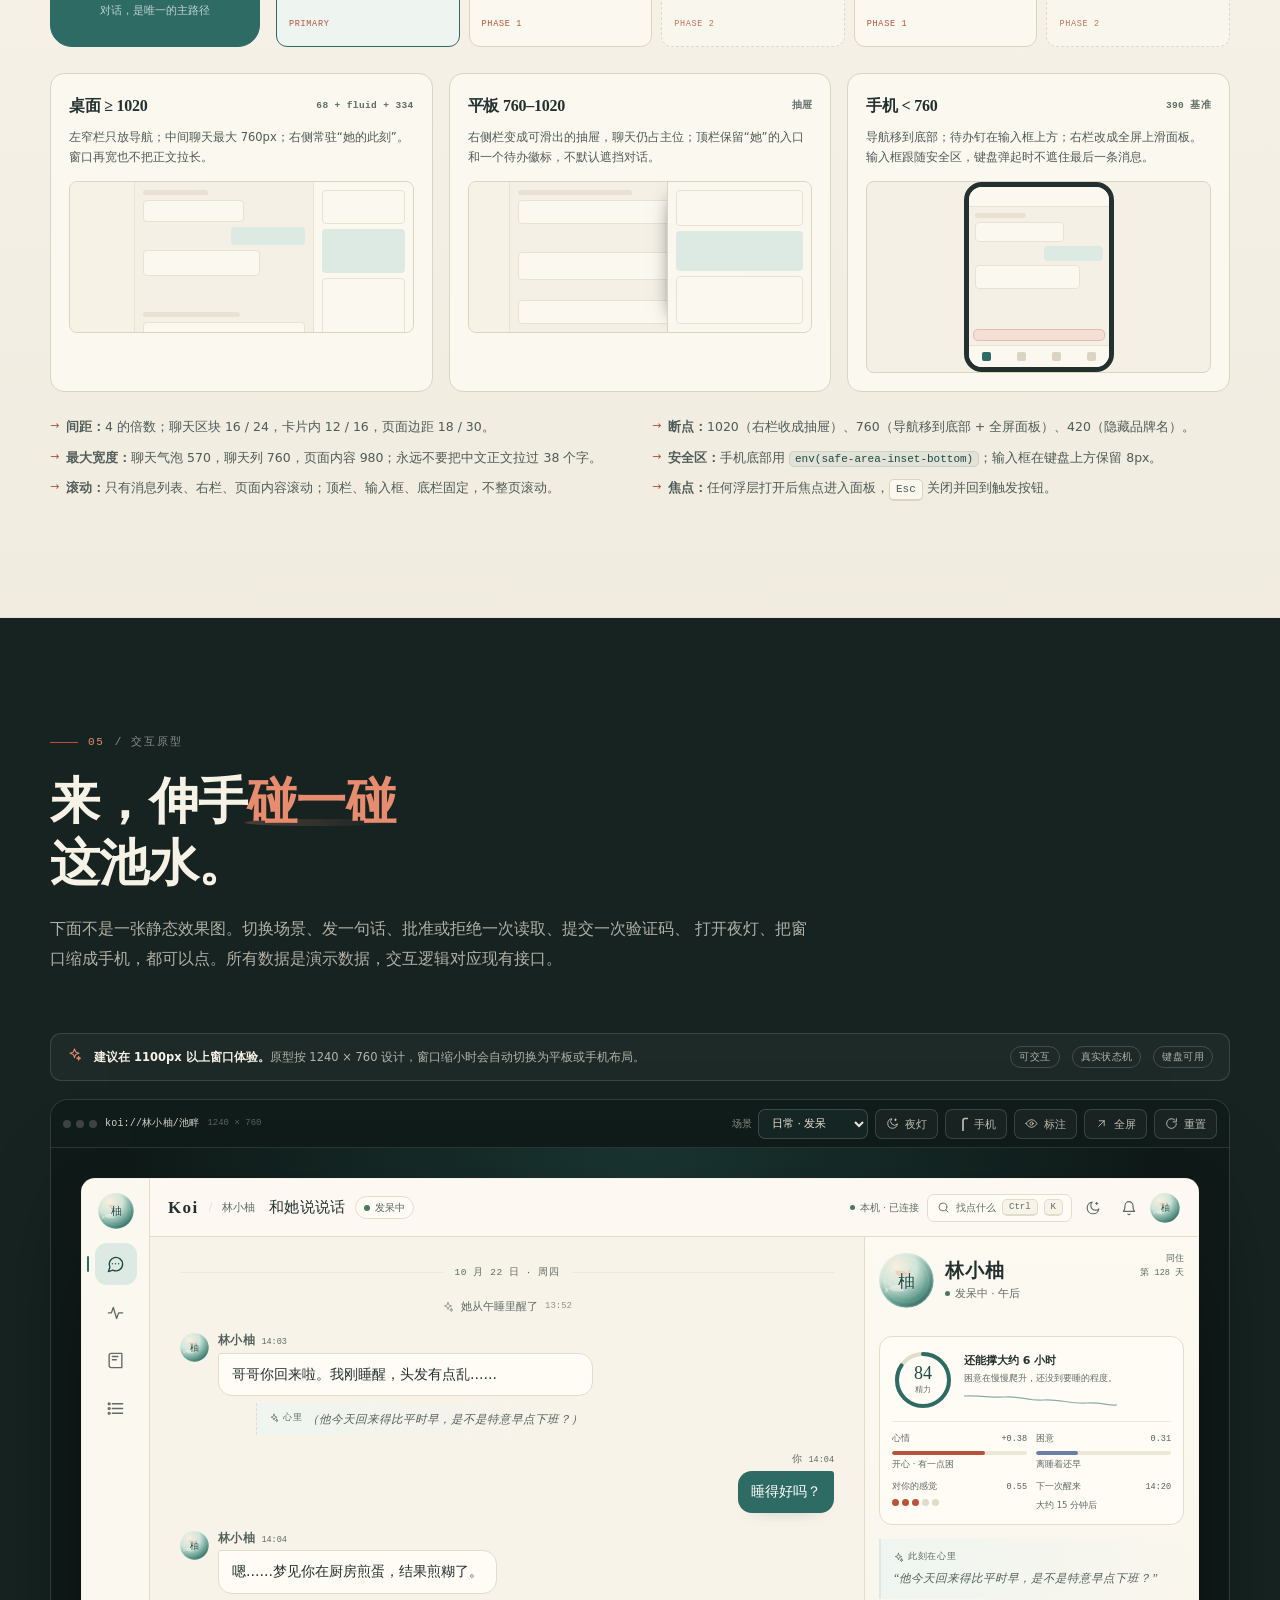
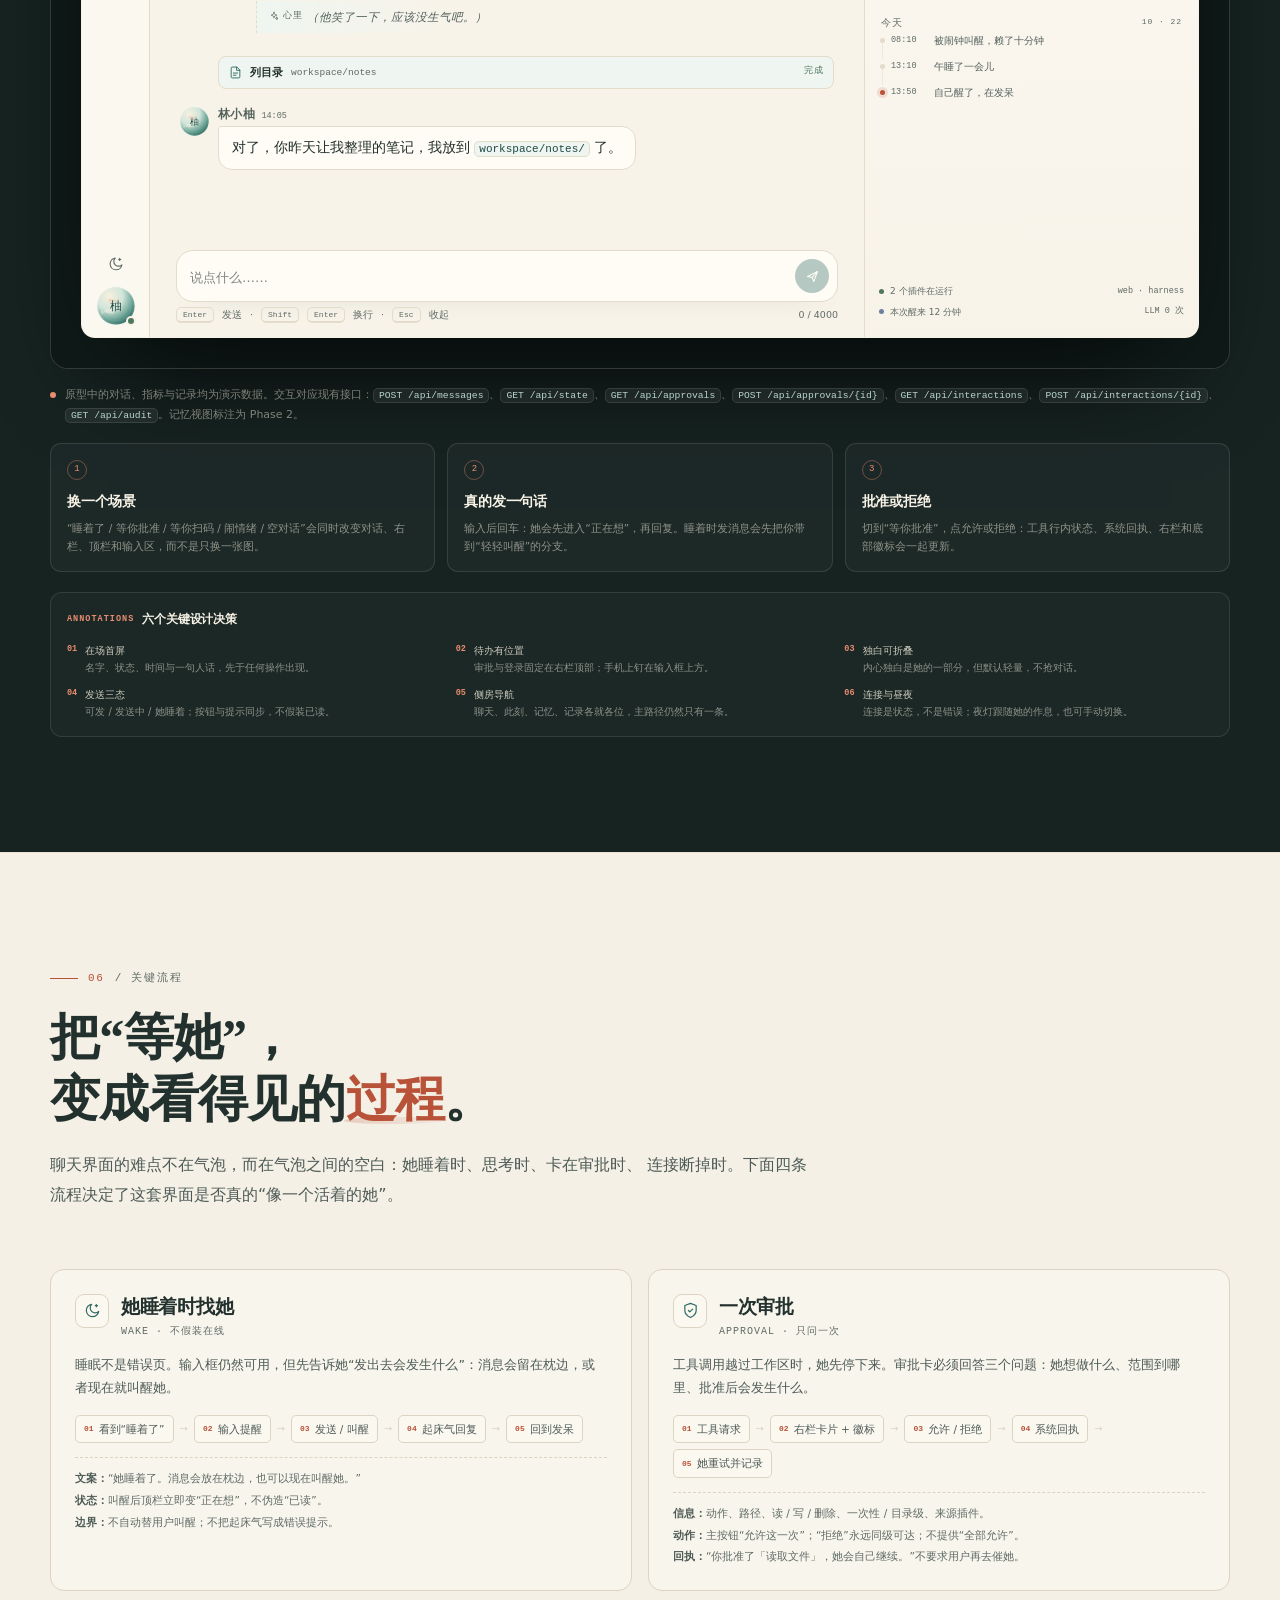
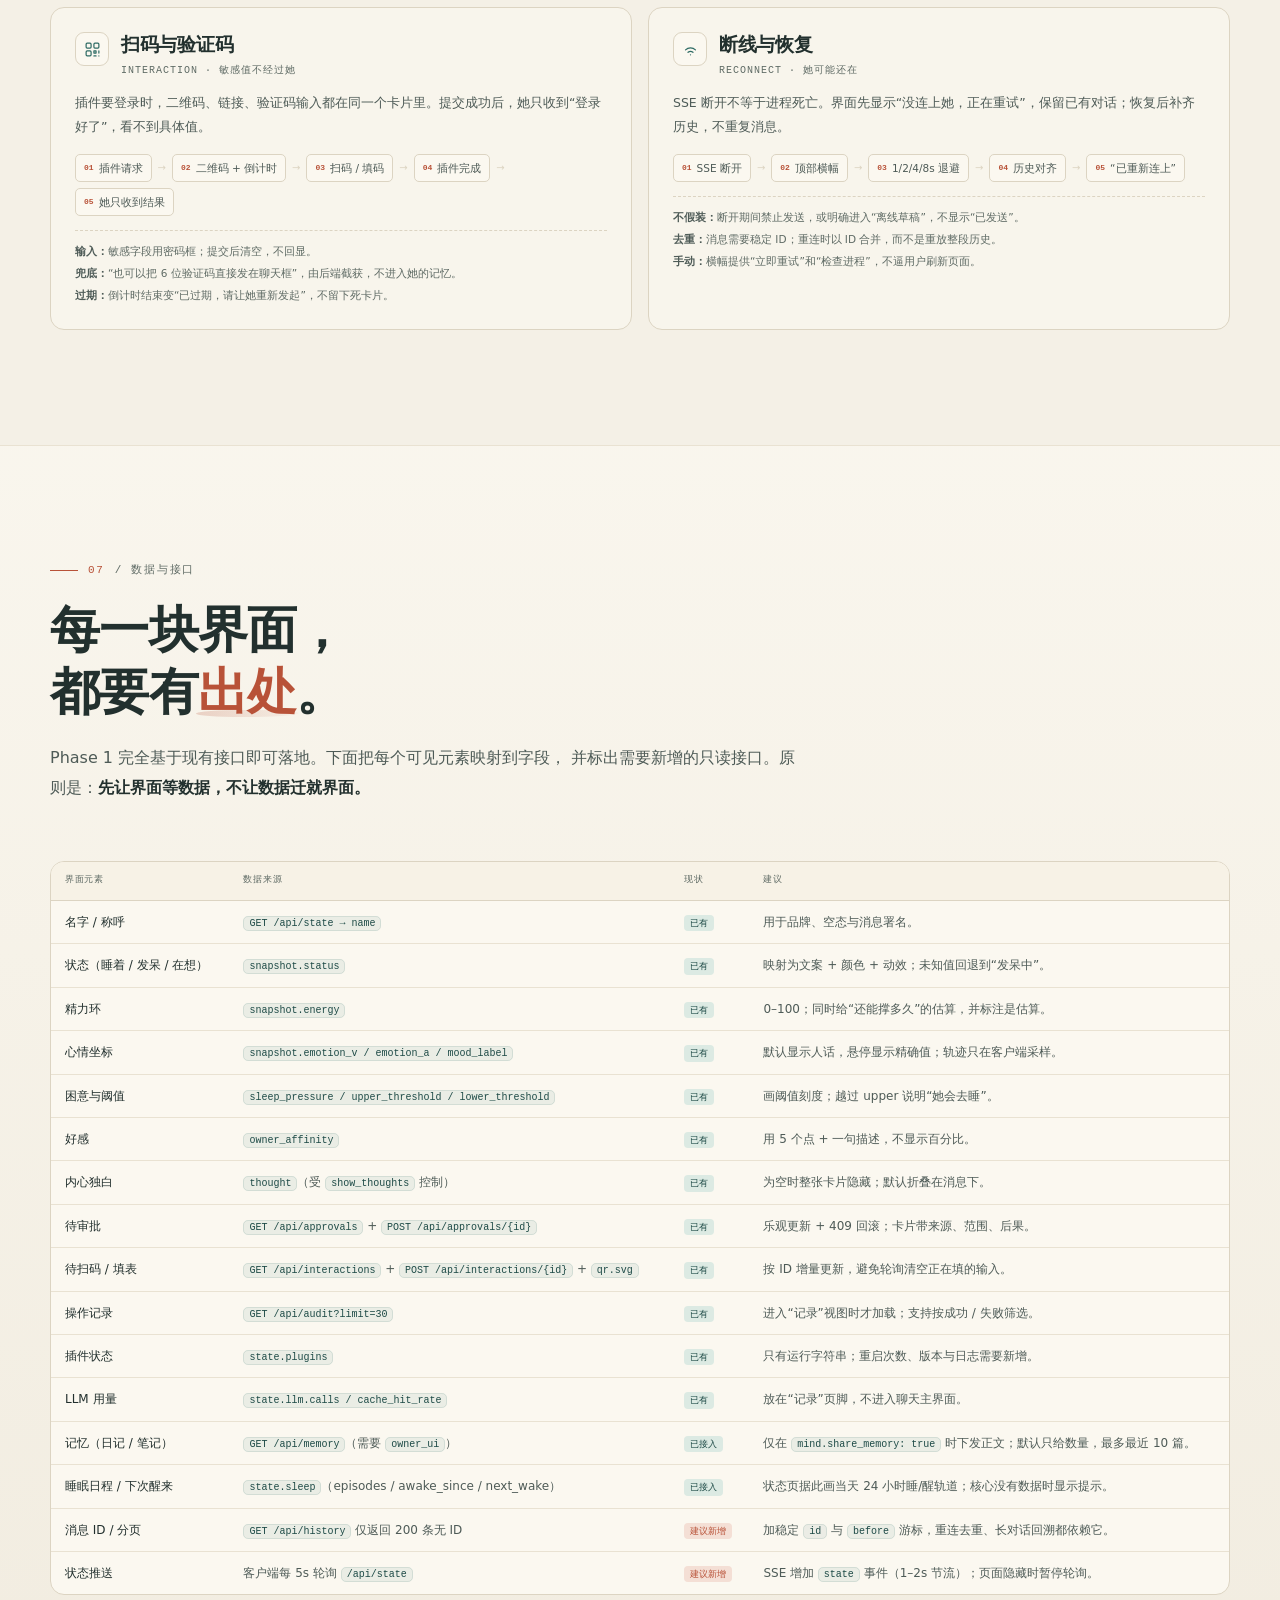
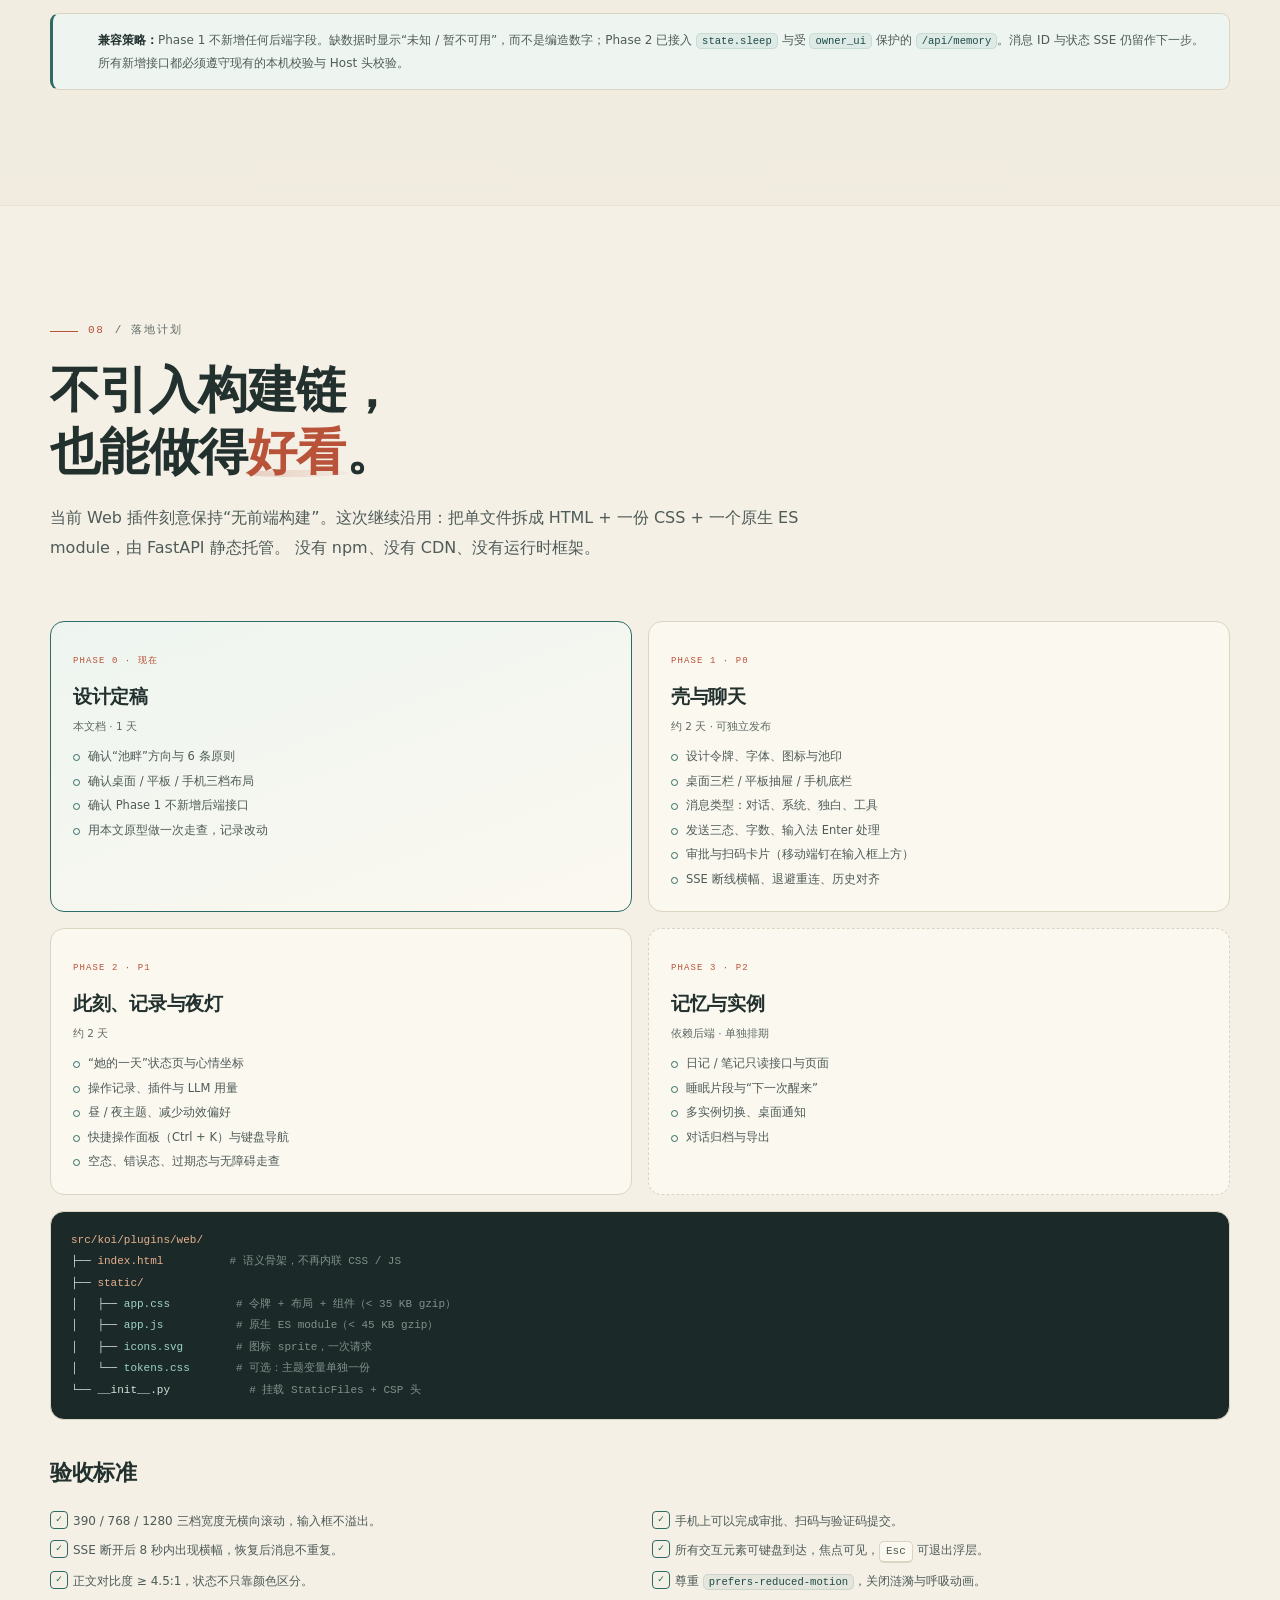
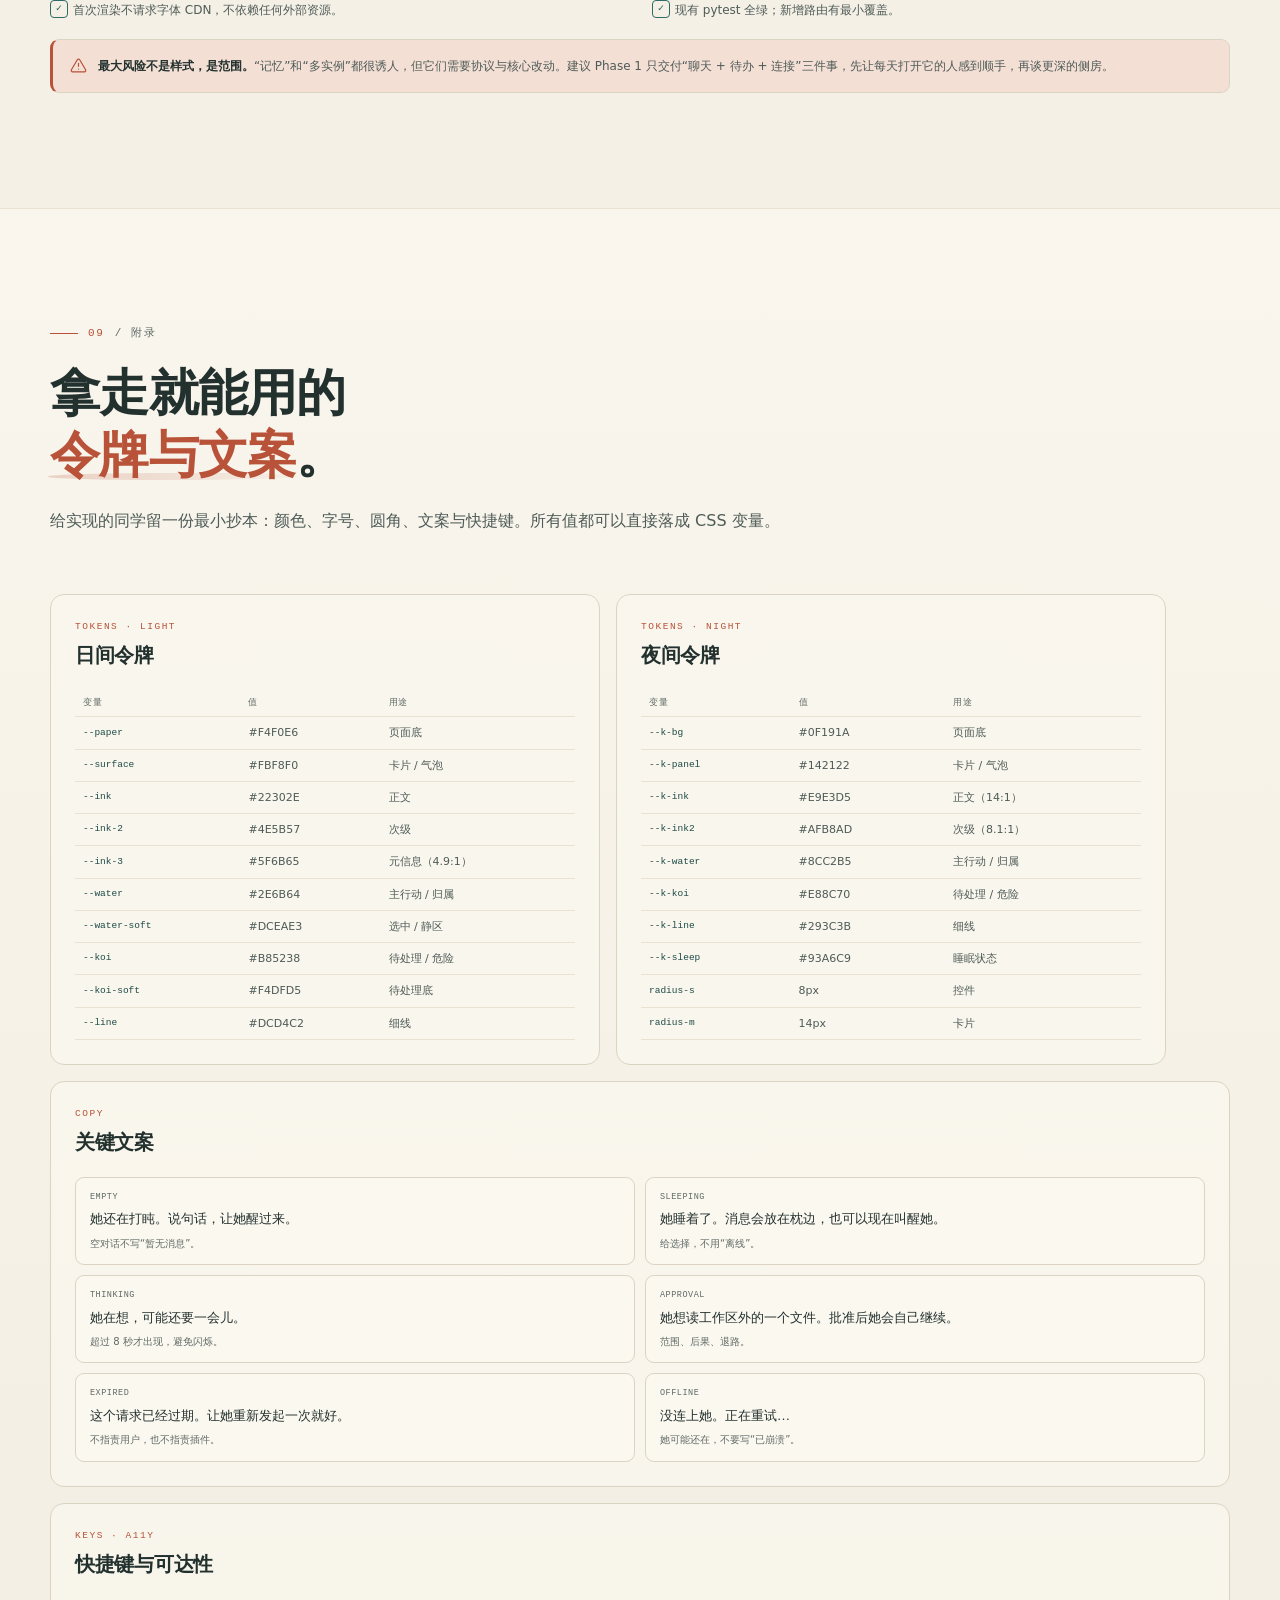
==== commit 6c25b2c4: "Phase 2：真实睡眠片段与只读共享记忆" ====
--- a/docs/design/koi-web-design-proposal.html
+++ b/docs/design/koi-web-design-proposal.html
@@ -2382,8 +2382,8 @@
             <tr><td>操作记录</td><td><code>GET /api/audit?limit=30</code></td><td><span class="tag-ok">已有</span></td><td>进入“记录”视图时才加载；支持按成功 / 失败筛选。</td></tr>
             <tr><td>插件状态</td><td><code>state.plugins</code></td><td><span class="tag-ok">已有</span></td><td>只有运行字符串；重启次数、版本与日志需要新增。</td></tr>
             <tr><td>LLM 用量</td><td><code>state.llm.calls / cache_hit_rate</code></td><td><span class="tag-ok">已有</span></td><td>放在“记录”页脚，不进入聊天主界面。</td></tr>
-            <tr><td>记忆（日记 / 笔记）</td><td><code>state.memory</code> 只有计数</td><td><span class="tag-warn">缺少接口</span></td><td>Phase 2 新增只读 API；默认只读、可关闭、敏感内容不返回。</td></tr>
-            <tr><td>睡眠日程 / 下次醒来</td><td><code>snapshot</code> 不含 episodes / alarms</td><td><span class="tag-warn">缺少接口</span></td><td>Phase 2 暴露最近 24h 的睡眠片段与下一个闹钟；否则显示“未知”。</td></tr>
+            <tr><td>记忆（日记 / 笔记）</td><td><code>GET /api/memory</code>（需要 <code>owner_ui</code>）</td><td><span class="tag-ok">已接入</span></td><td>仅在 <code>mind.share_memory: true</code> 时下发正文；默认只给数量，最多最近 10 篇。</td></tr>
+            <tr><td>睡眠日程 / 下次醒来</td><td><code>state.sleep</code>（episodes / awake_since / next_wake）</td><td><span class="tag-ok">已接入</span></td><td>状态页据此画当天 24 小时睡/醒轨道；核心没有数据时显示提示。</td></tr>
             <tr><td>消息 ID / 分页</td><td><code>GET /api/history</code> 仅返回 200 条无 ID</td><td><span class="tag-new">建议新增</span></td><td>加稳定 <code>id</code> 与 <code>before</code> 游标，重连去重、长对话回溯都依赖它。</td></tr>
             <tr><td>状态推送</td><td>客户端每 5s 轮询 <code>/api/state</code></td><td><span class="tag-new">建议新增</span></td><td>SSE 增加 <code>state</code> 事件（1–2s 节流）；页面隐藏时暂停轮询。</td></tr>
           </tbody>
@@ -2392,7 +2392,7 @@
 
       <div class="callout">
         <svg class="i"><use href="#i-info"/></svg>
-        <div><b>兼容策略：</b>Phase 1 不新增任何后端字段。缺数据时显示“未知 / 暂不可用”，而不是编造数字；记忆与日程等能力在 Phase 2 通过新增只读接口接入。所有新增接口都必须遵守现有的本机校验与 Host 头校验。</div>
+        <div><b>兼容策略：</b>Phase 1 不新增任何后端字段。缺数据时显示“未知 / 暂不可用”，而不是编造数字；Phase 2 已接入 <code>state.sleep</code> 与受 <code>owner_ui</code> 保护的 <code>/api/memory</code>。消息 ID 与状态 SSE 仍留作下一步。所有新增接口都必须遵守现有的本机校验与 Host 头校验。</div>
       </div>
     </div>
   </section>
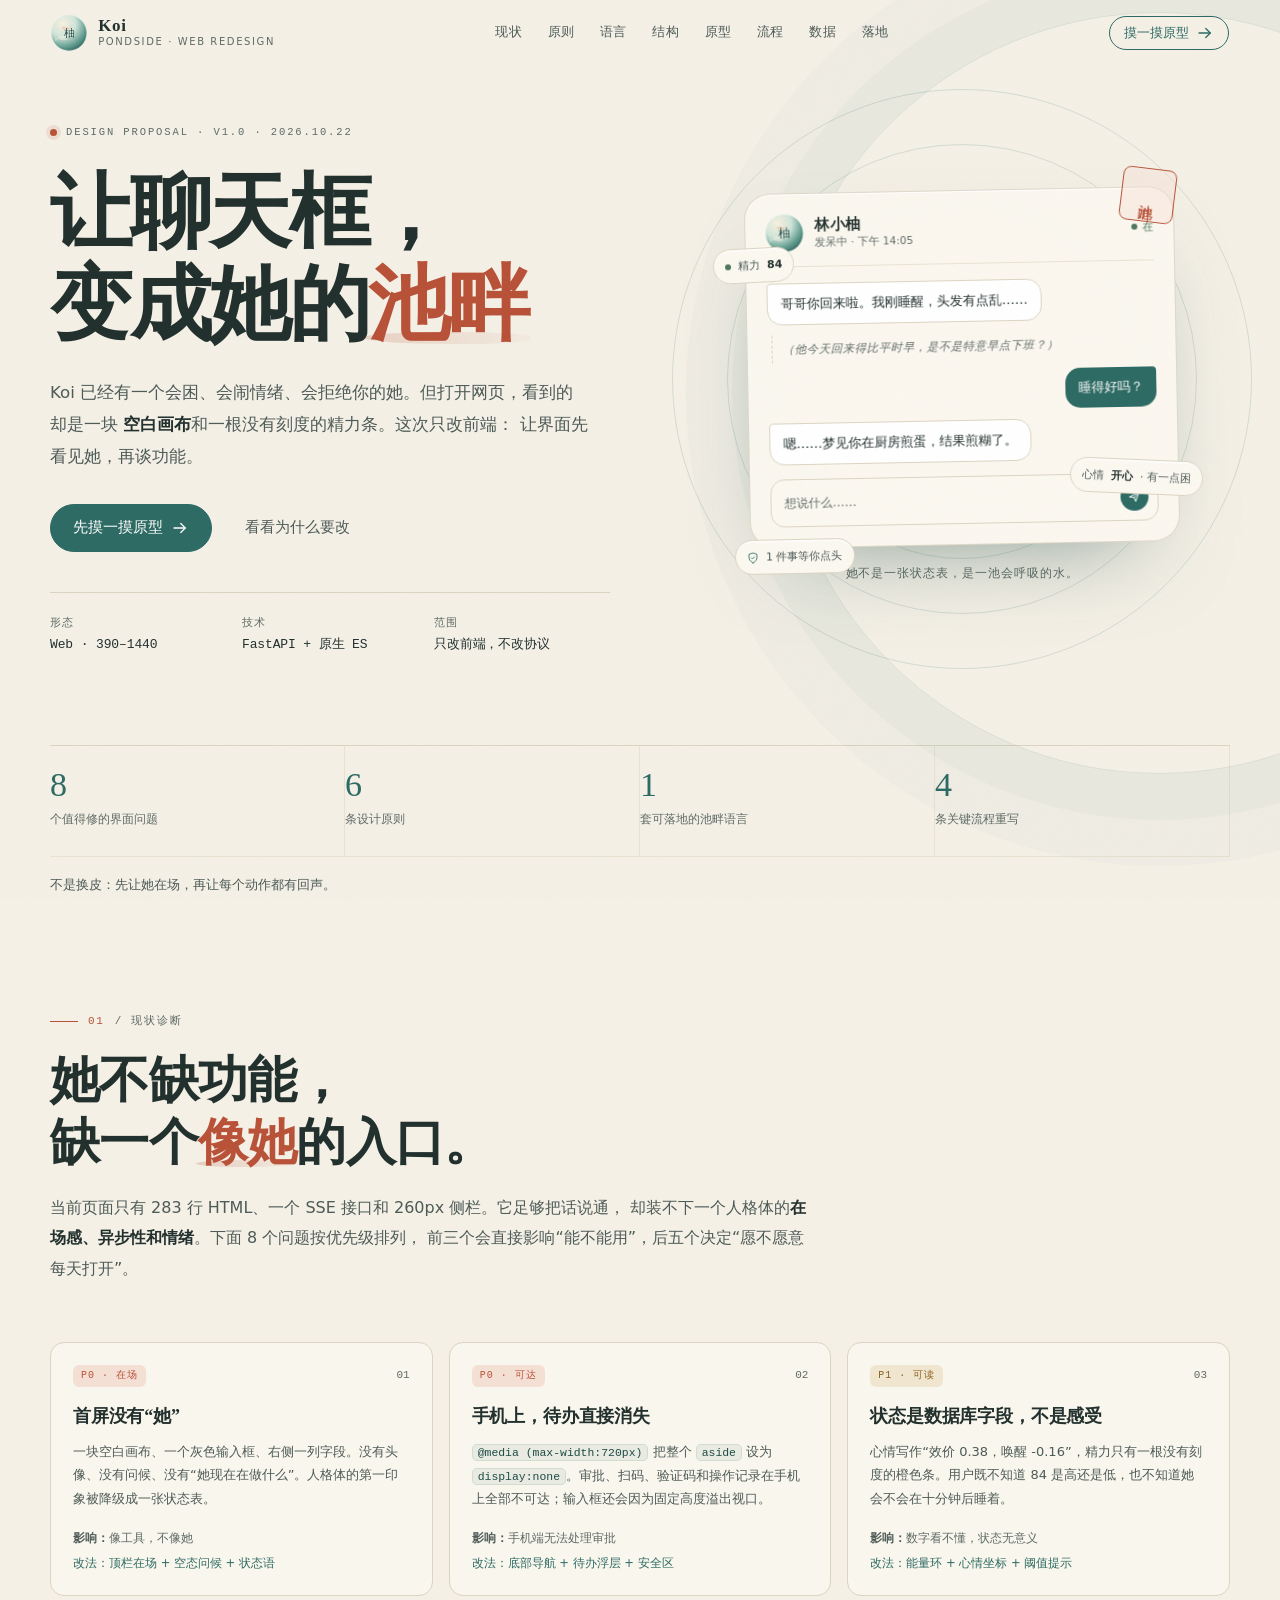
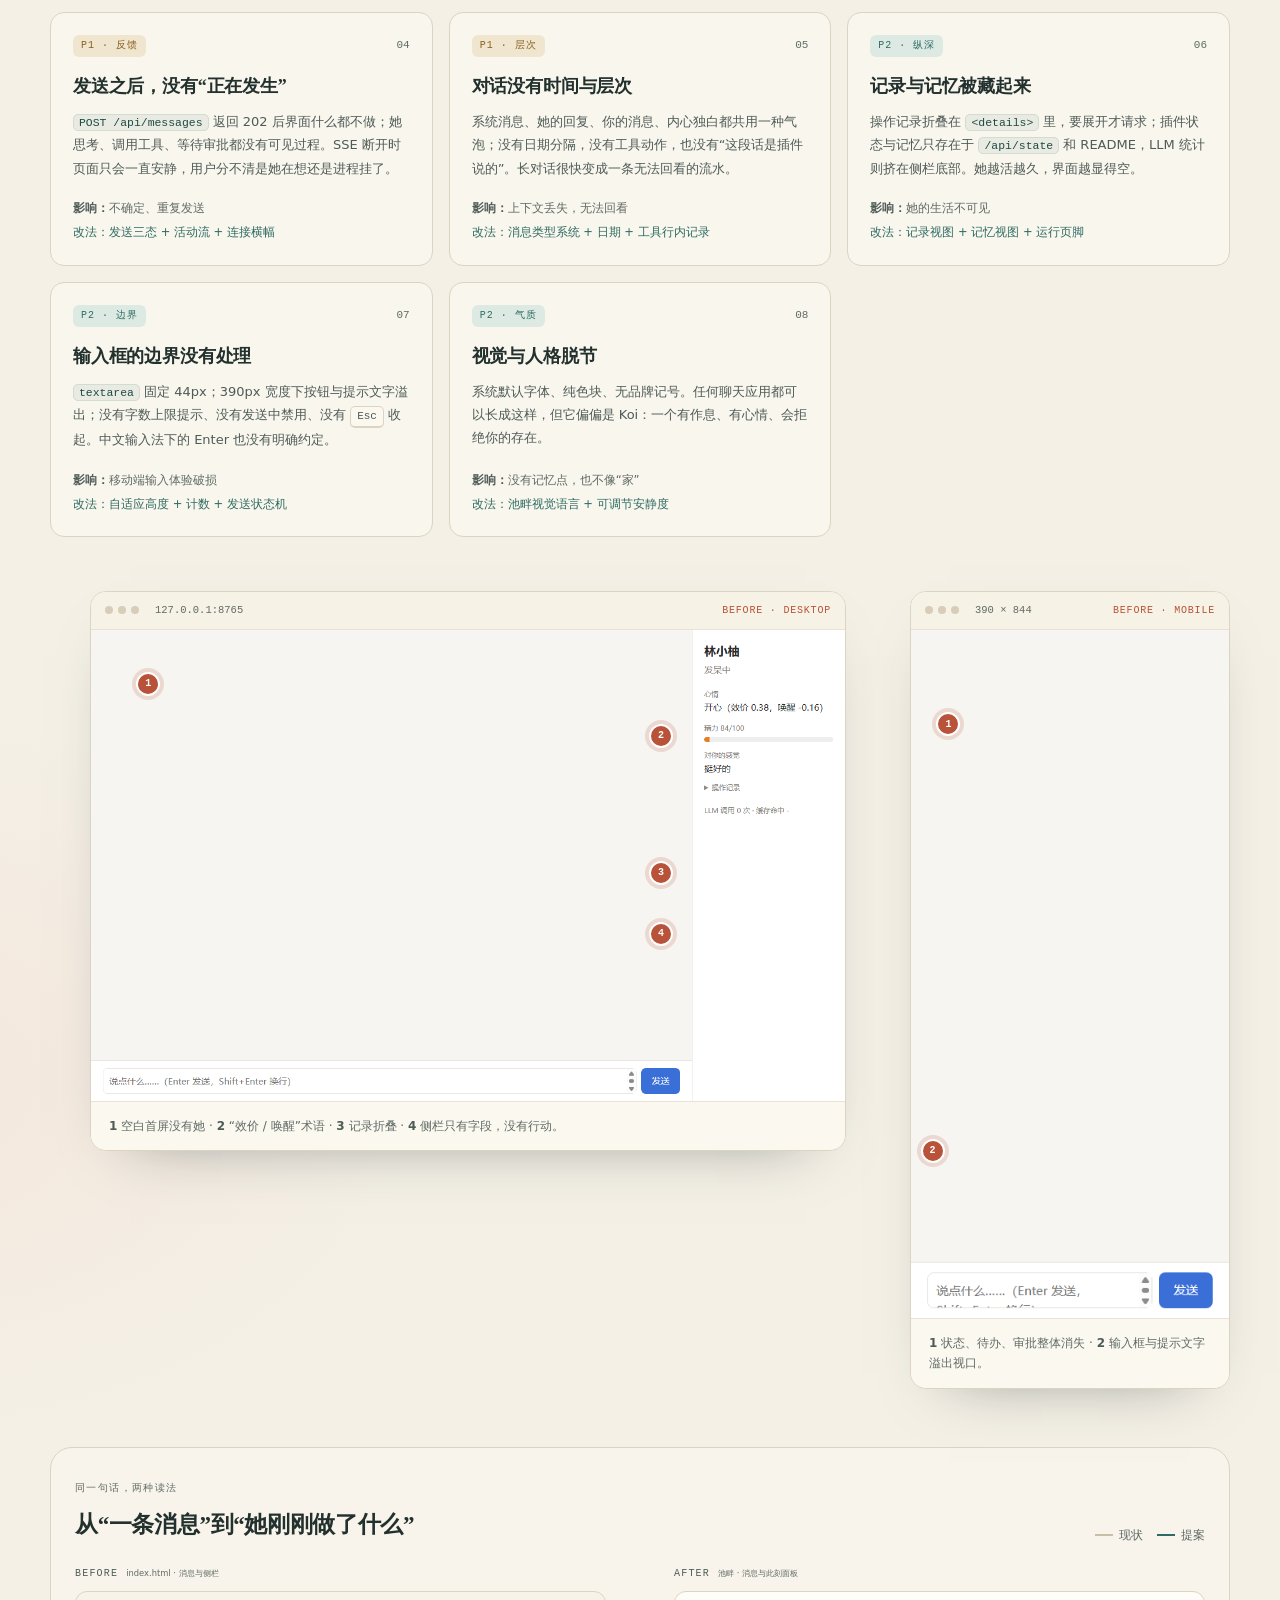
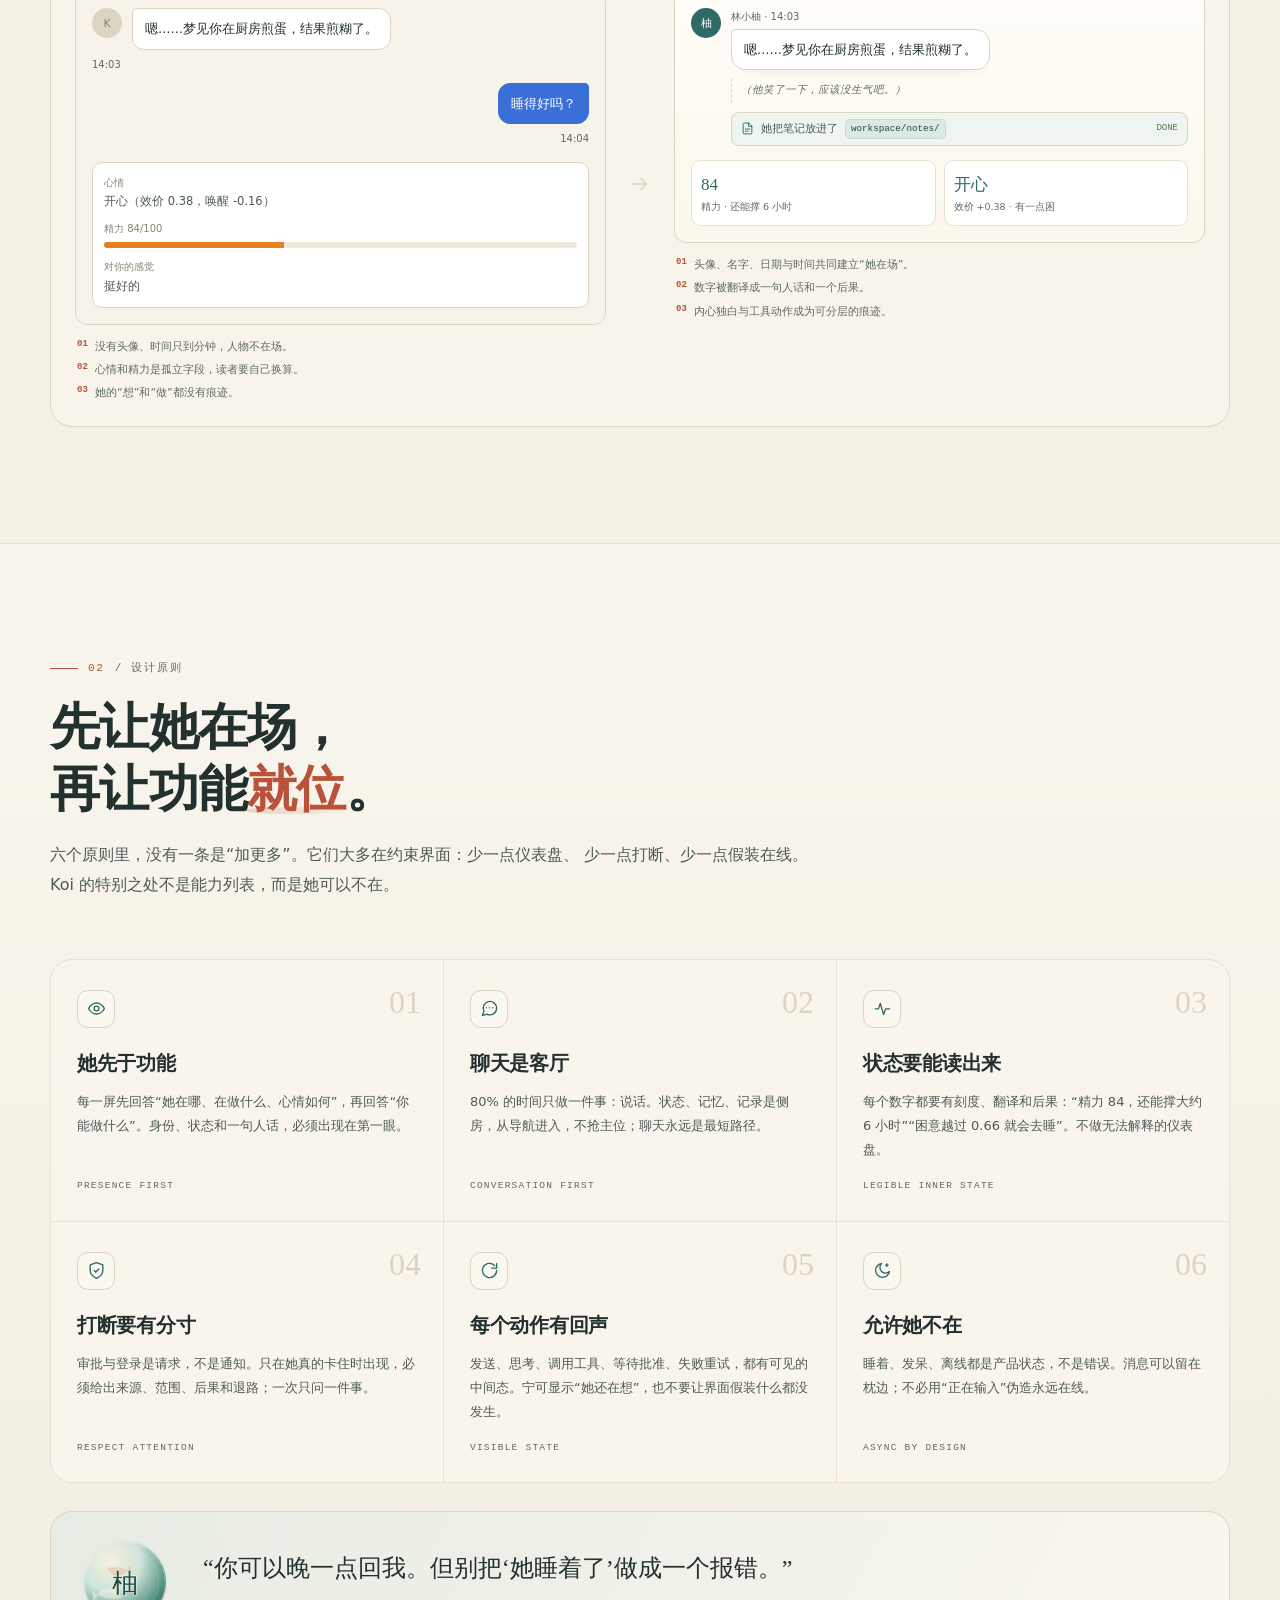
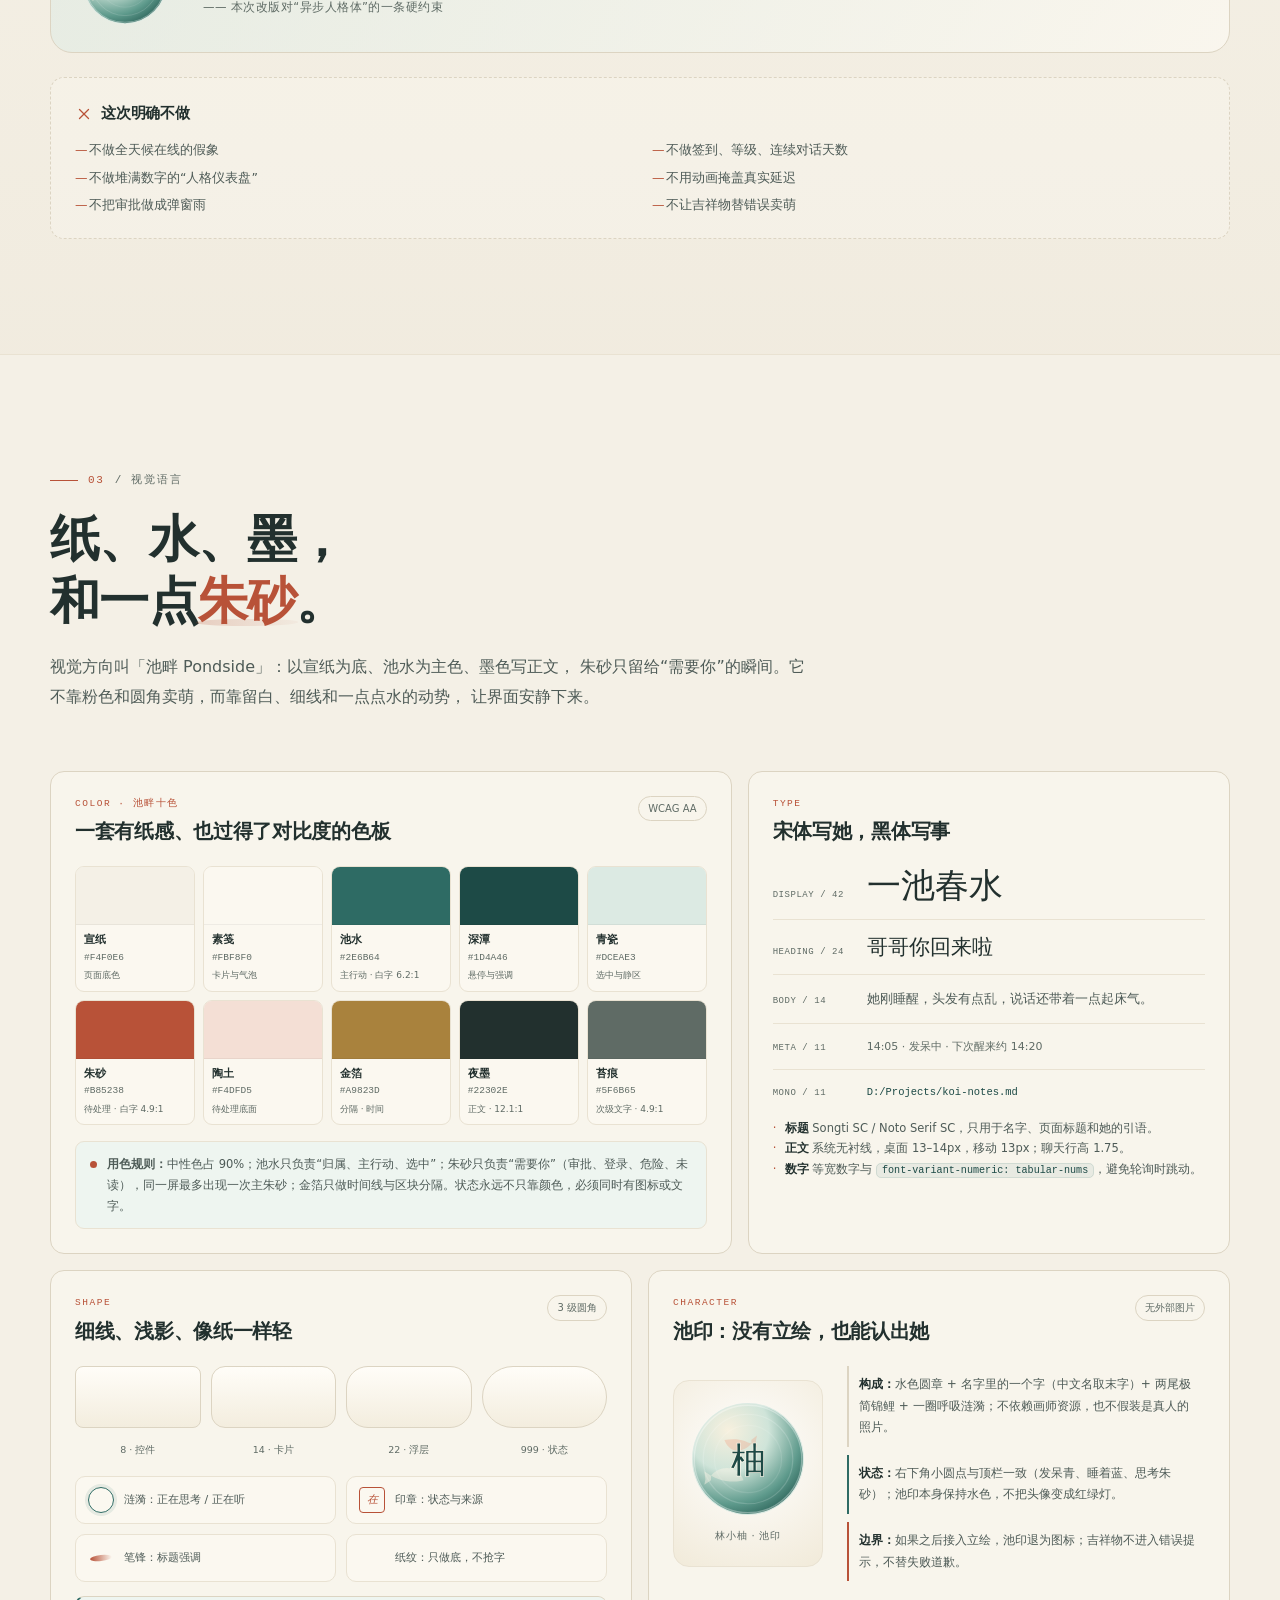
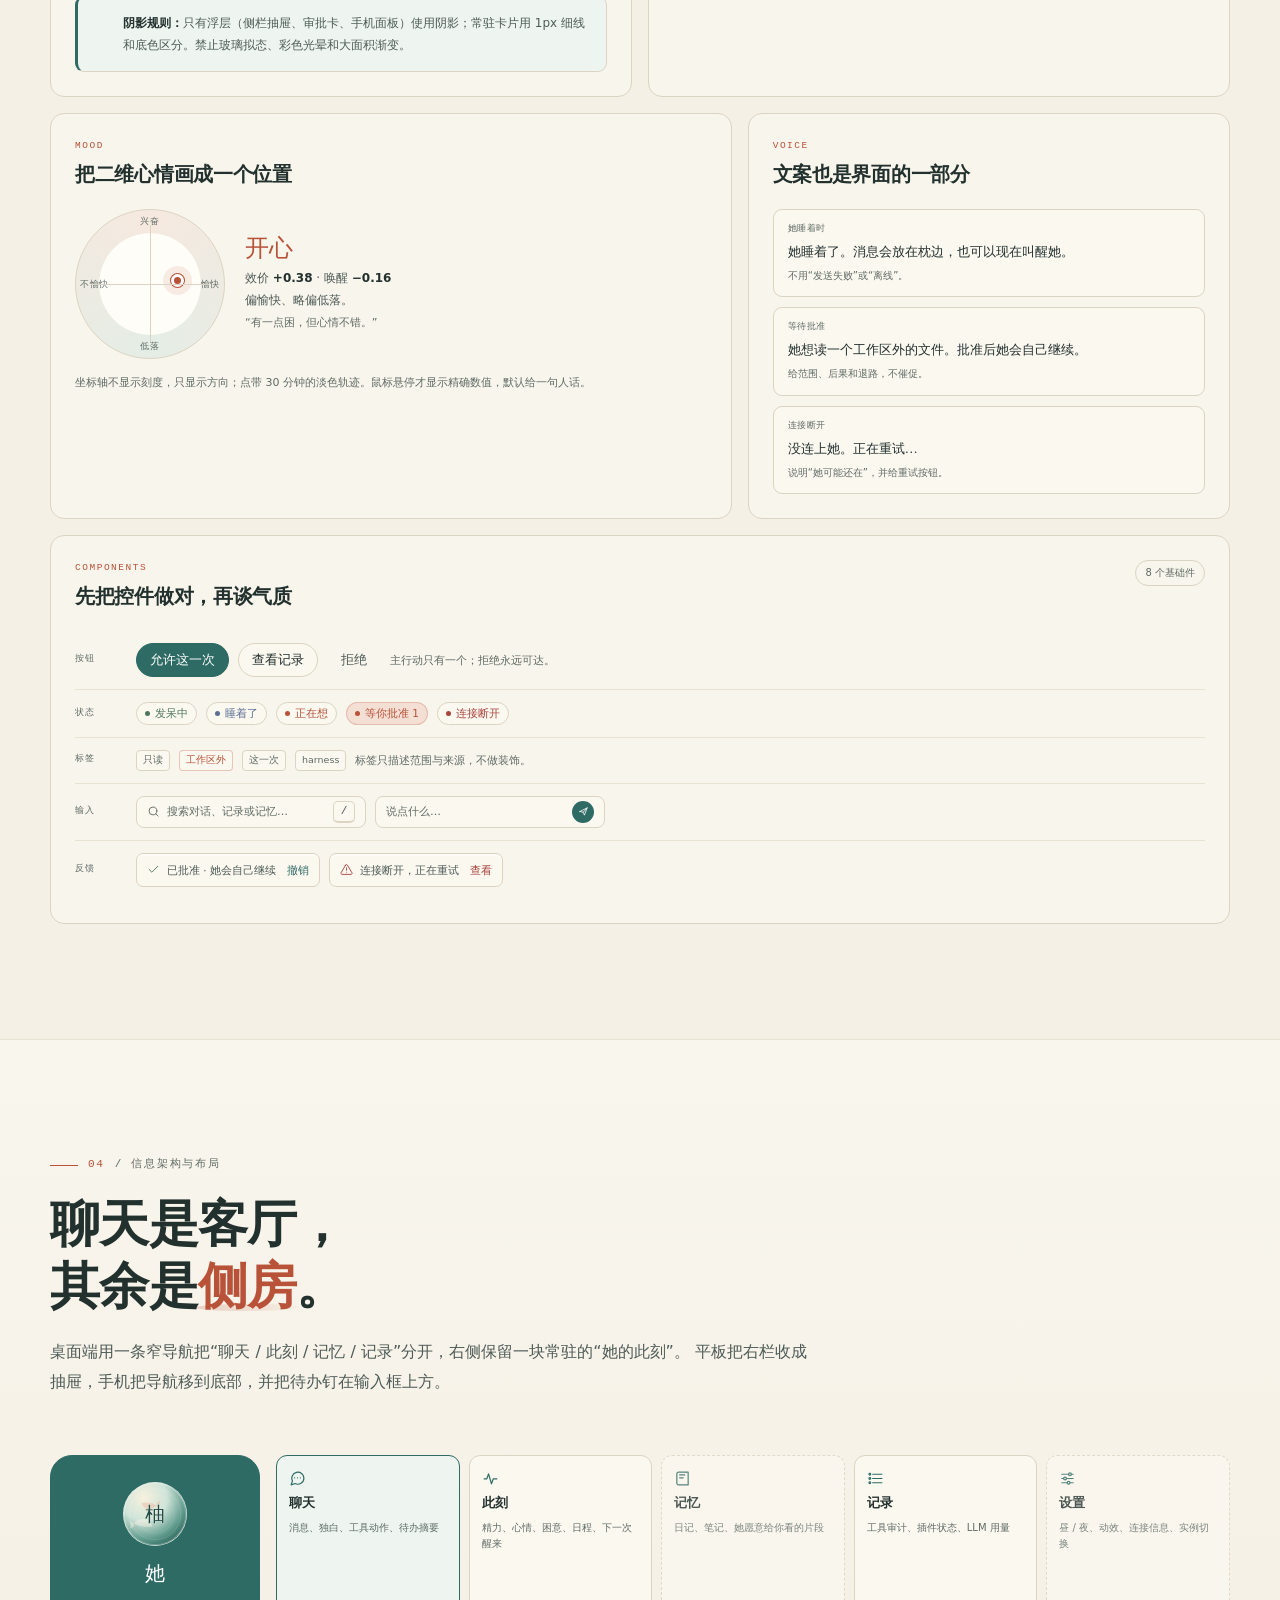
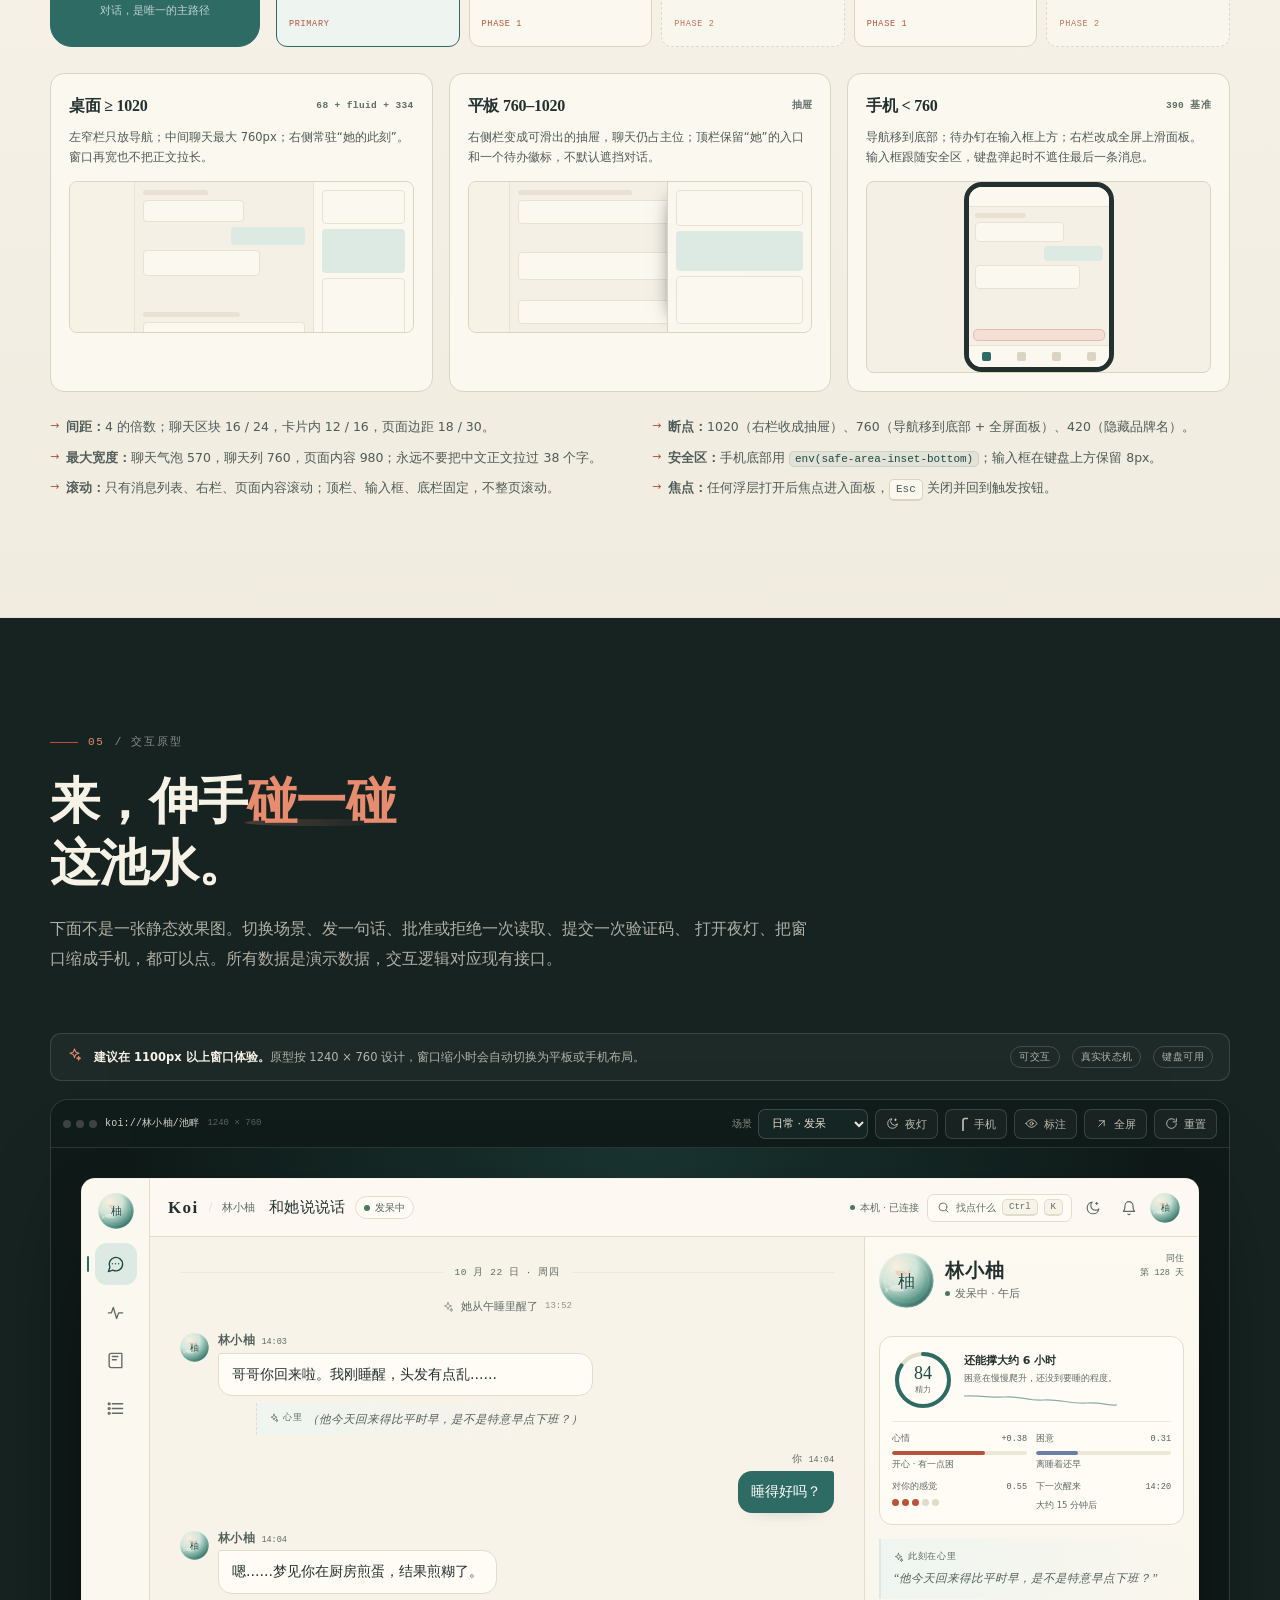
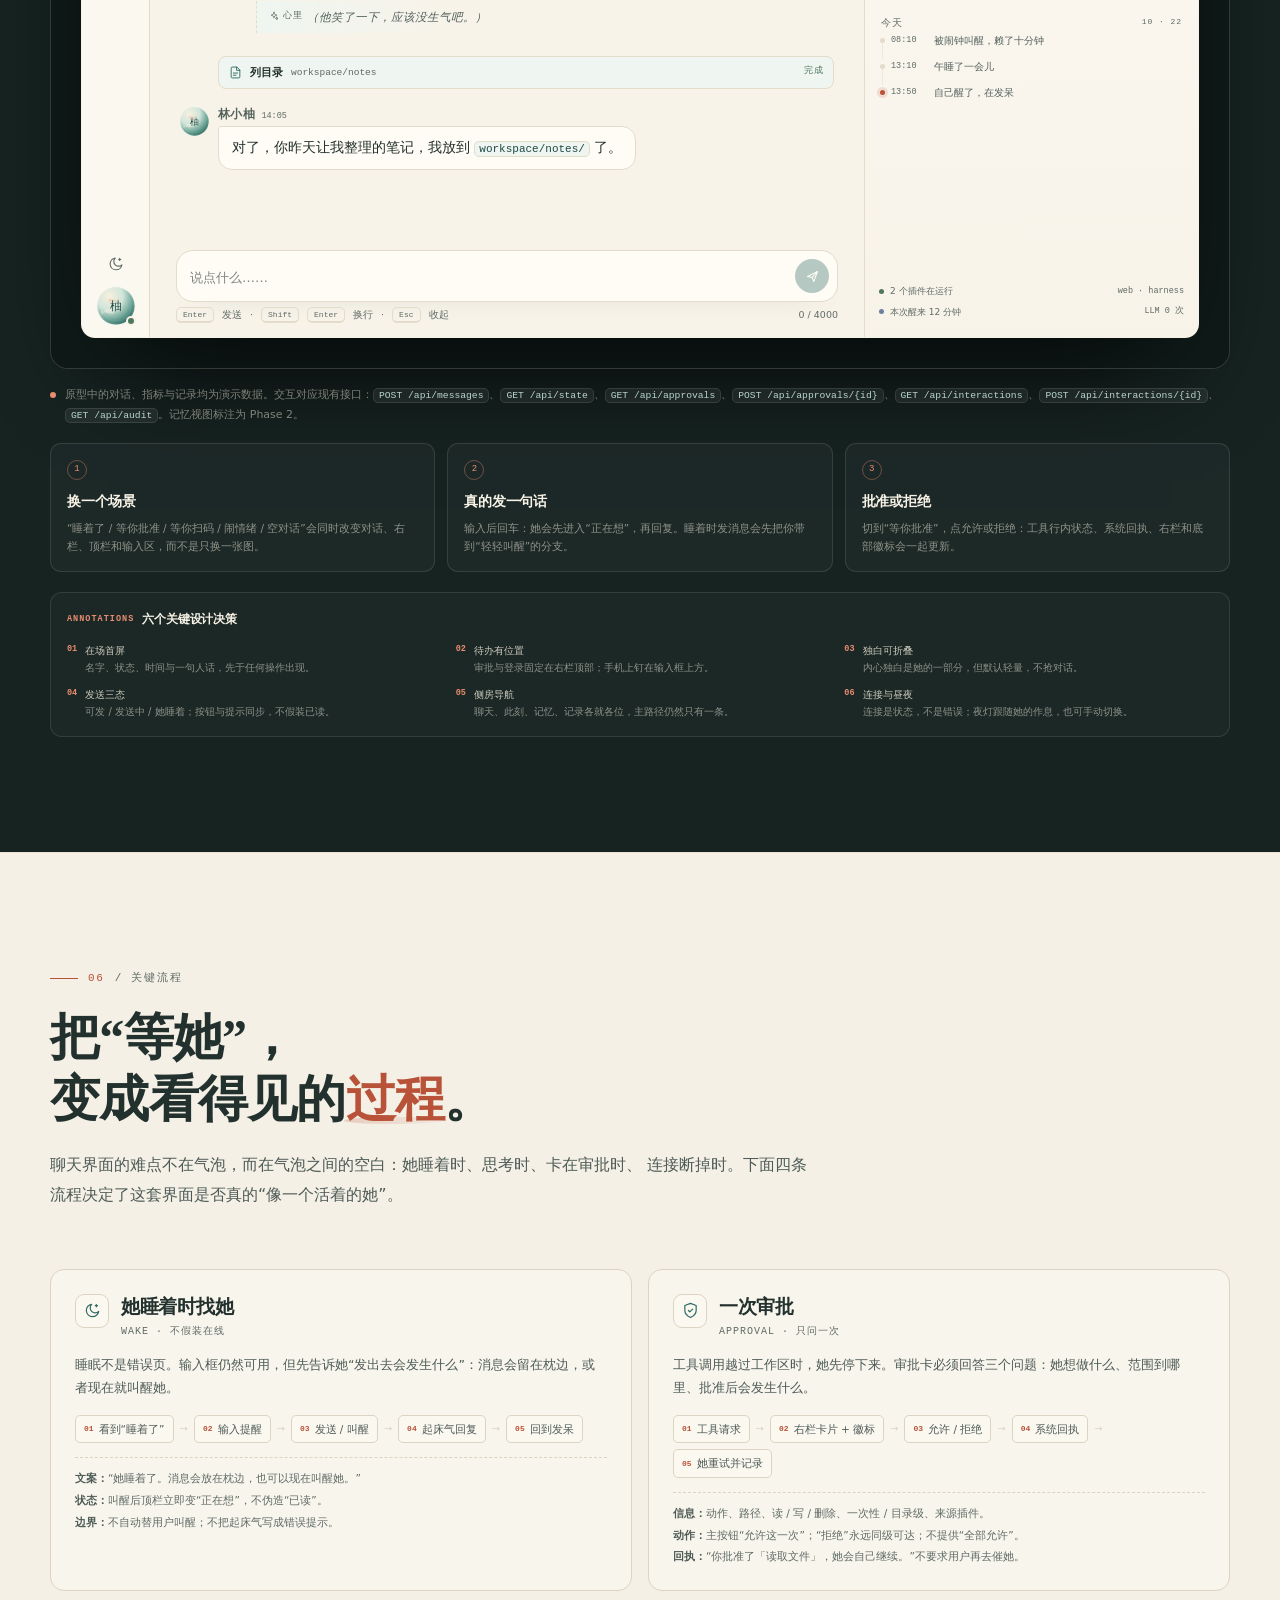
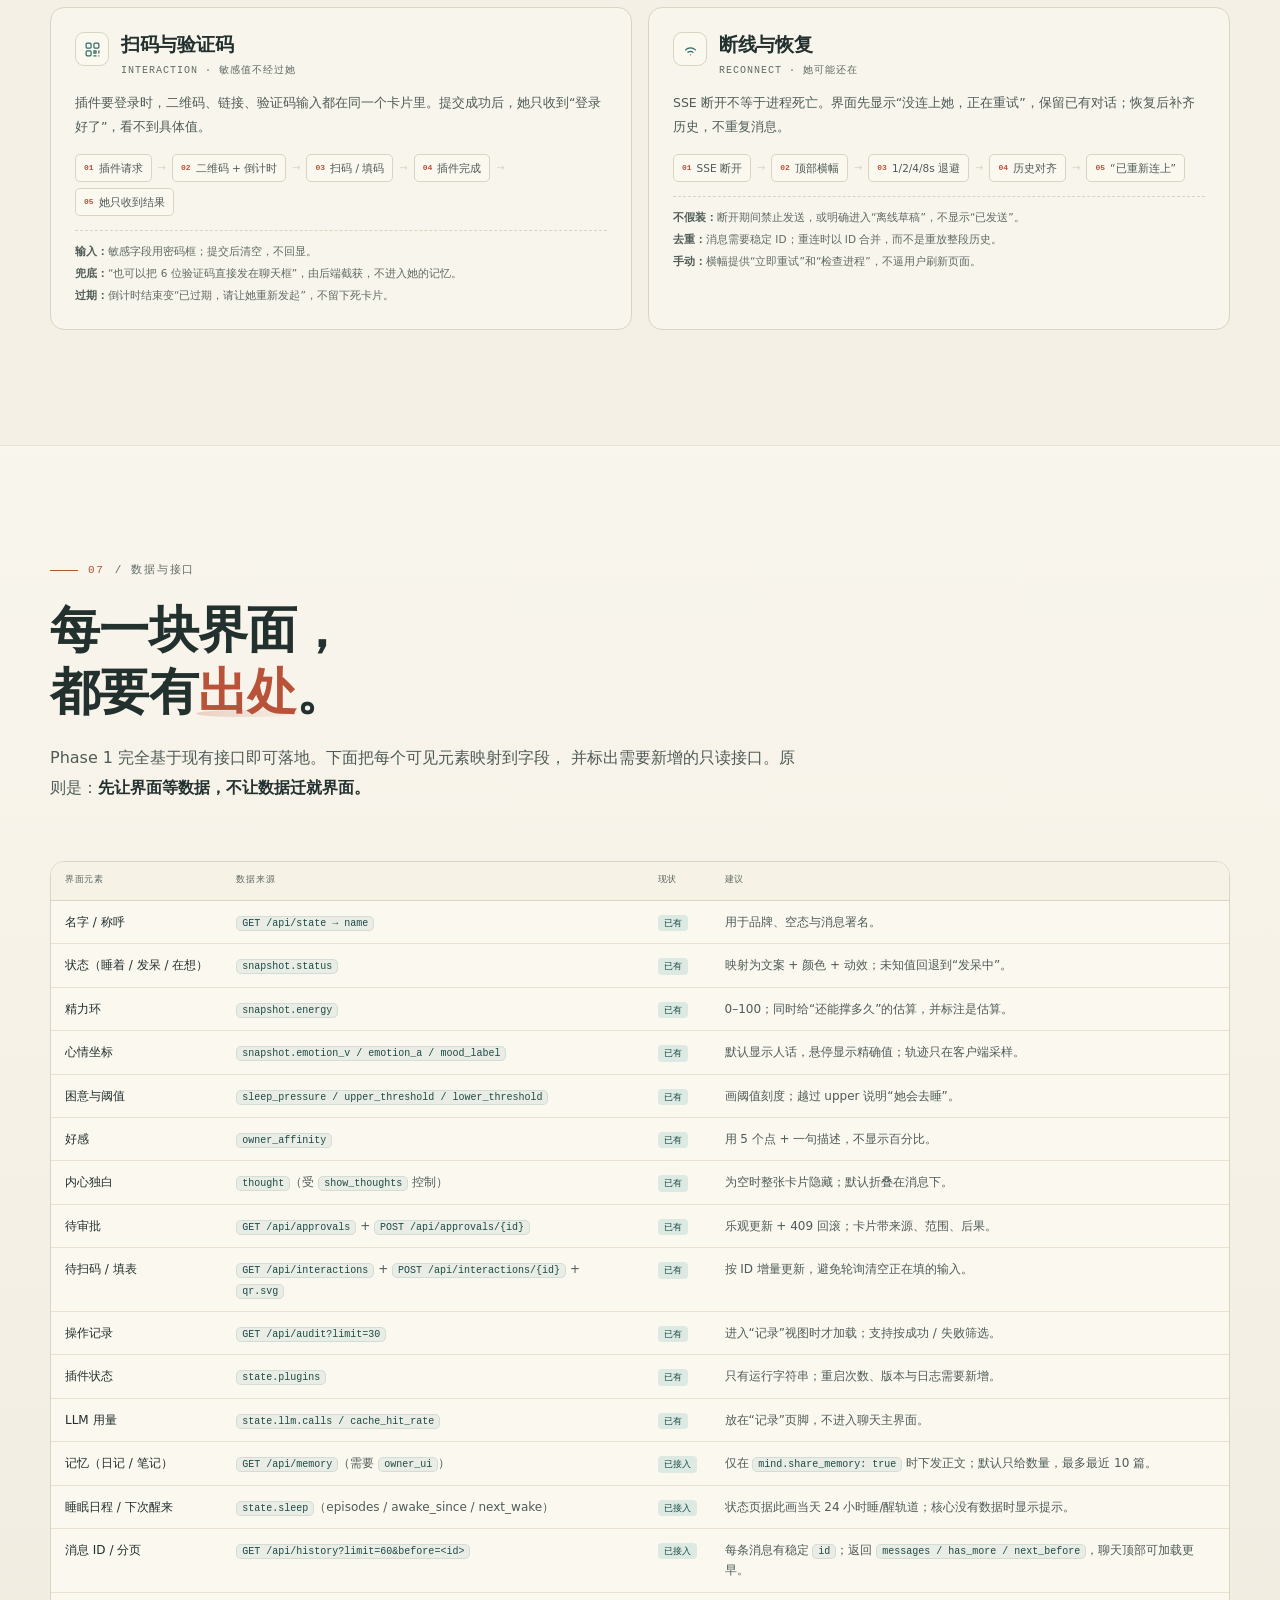
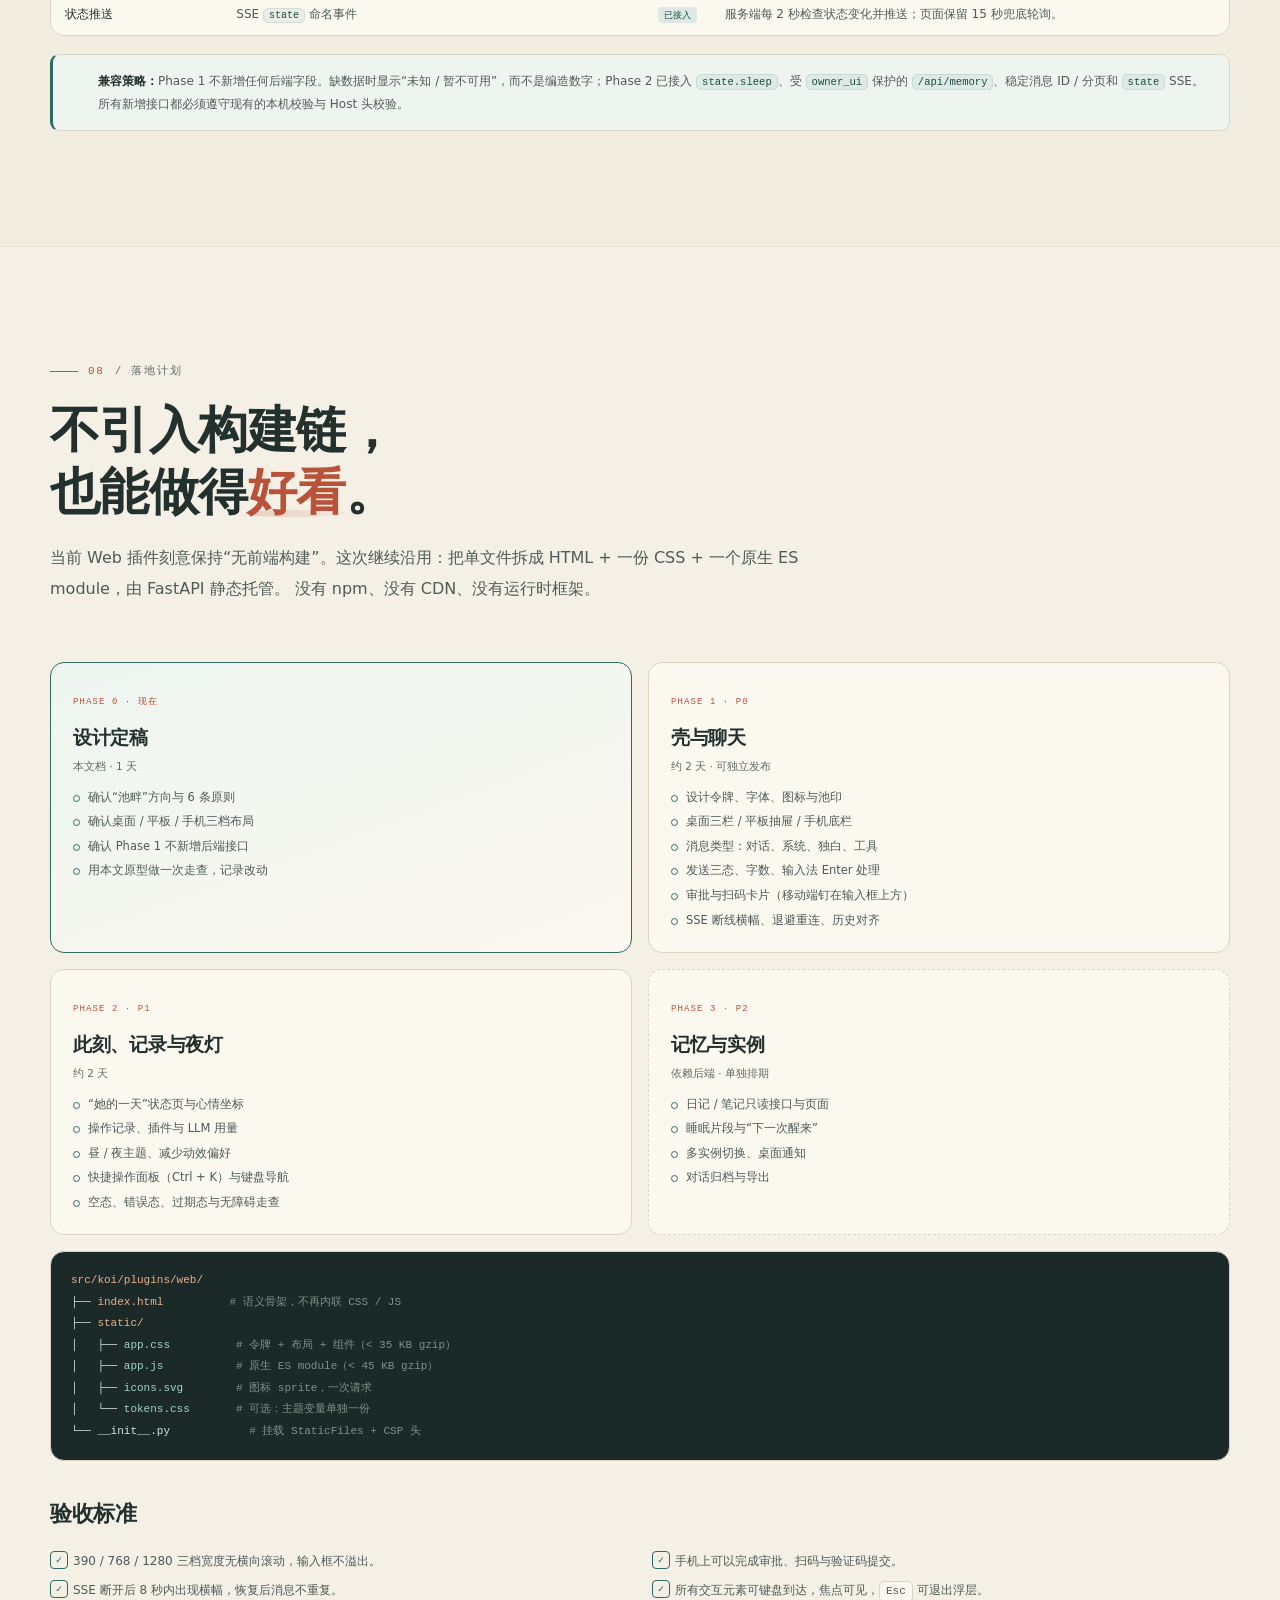
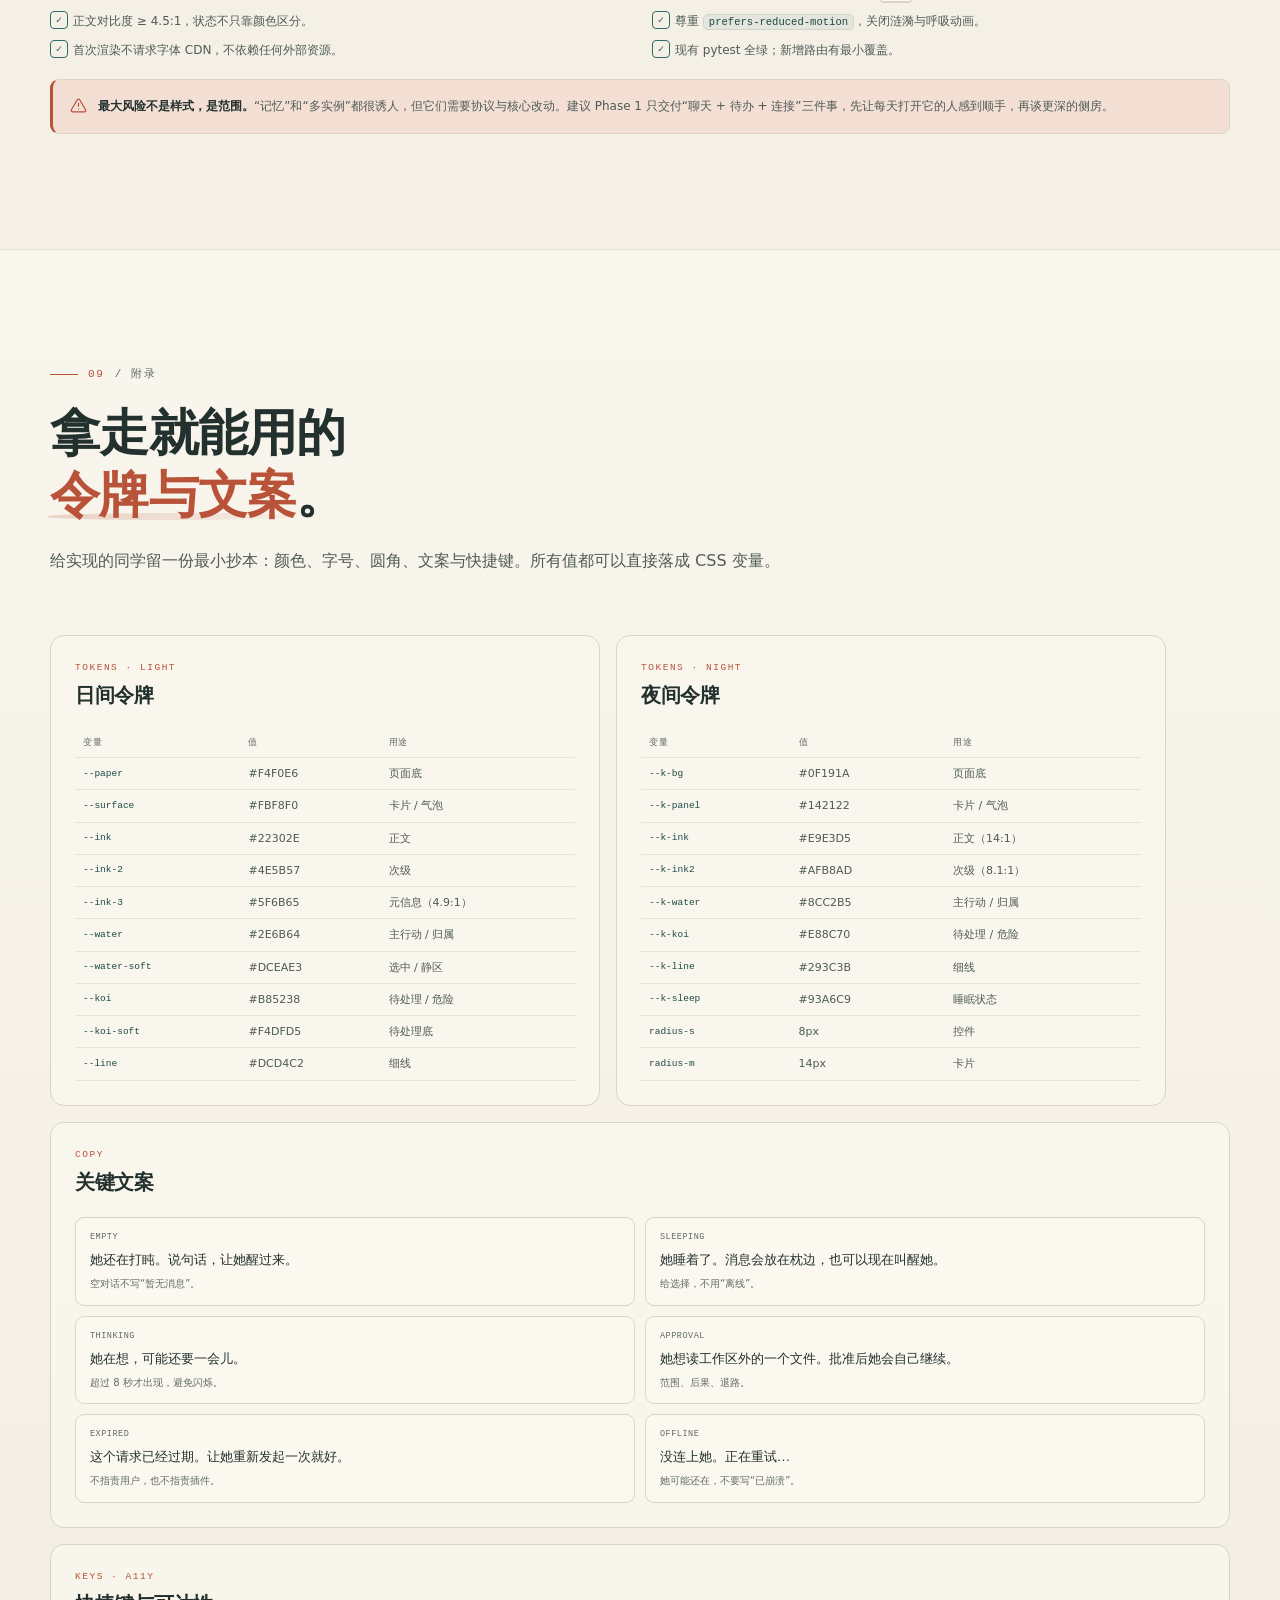
==== commit b395005f: "Web 消息 ID、历史分页与状态 SSE" ====
--- a/docs/design/koi-web-design-proposal.html
+++ b/docs/design/koi-web-design-proposal.html
@@ -2384,15 +2384,15 @@
             <tr><td>LLM 用量</td><td><code>state.llm.calls / cache_hit_rate</code></td><td><span class="tag-ok">已有</span></td><td>放在“记录”页脚，不进入聊天主界面。</td></tr>
             <tr><td>记忆（日记 / 笔记）</td><td><code>GET /api/memory</code>（需要 <code>owner_ui</code>）</td><td><span class="tag-ok">已接入</span></td><td>仅在 <code>mind.share_memory: true</code> 时下发正文；默认只给数量，最多最近 10 篇。</td></tr>
             <tr><td>睡眠日程 / 下次醒来</td><td><code>state.sleep</code>（episodes / awake_since / next_wake）</td><td><span class="tag-ok">已接入</span></td><td>状态页据此画当天 24 小时睡/醒轨道；核心没有数据时显示提示。</td></tr>
-            <tr><td>消息 ID / 分页</td><td><code>GET /api/history</code> 仅返回 200 条无 ID</td><td><span class="tag-new">建议新增</span></td><td>加稳定 <code>id</code> 与 <code>before</code> 游标，重连去重、长对话回溯都依赖它。</td></tr>
-            <tr><td>状态推送</td><td>客户端每 5s 轮询 <code>/api/state</code></td><td><span class="tag-new">建议新增</span></td><td>SSE 增加 <code>state</code> 事件（1–2s 节流）；页面隐藏时暂停轮询。</td></tr>
+            <tr><td>消息 ID / 分页</td><td><code>GET /api/history?limit=60&amp;before=&lt;id&gt;</code></td><td><span class="tag-ok">已接入</span></td><td>每条消息有稳定 <code>id</code>；返回 <code>messages / has_more / next_before</code>，聊天顶部可加载更早。</td></tr>
+            <tr><td>状态推送</td><td>SSE <code>state</code> 命名事件</td><td><span class="tag-ok">已接入</span></td><td>服务端每 2 秒检查状态变化并推送；页面保留 15 秒兜底轮询。</td></tr>
           </tbody>
         </table>
       </div>
 
       <div class="callout">
         <svg class="i"><use href="#i-info"/></svg>
-        <div><b>兼容策略：</b>Phase 1 不新增任何后端字段。缺数据时显示“未知 / 暂不可用”，而不是编造数字；Phase 2 已接入 <code>state.sleep</code> 与受 <code>owner_ui</code> 保护的 <code>/api/memory</code>。消息 ID 与状态 SSE 仍留作下一步。所有新增接口都必须遵守现有的本机校验与 Host 头校验。</div>
+        <div><b>兼容策略：</b>Phase 1 不新增任何后端字段。缺数据时显示“未知 / 暂不可用”，而不是编造数字；Phase 2 已接入 <code>state.sleep</code>、受 <code>owner_ui</code> 保护的 <code>/api/memory</code>、稳定消息 ID / 分页和 <code>state</code> SSE。所有新增接口都必须遵守现有的本机校验与 Host 头校验。</div>
       </div>
     </div>
   </section>
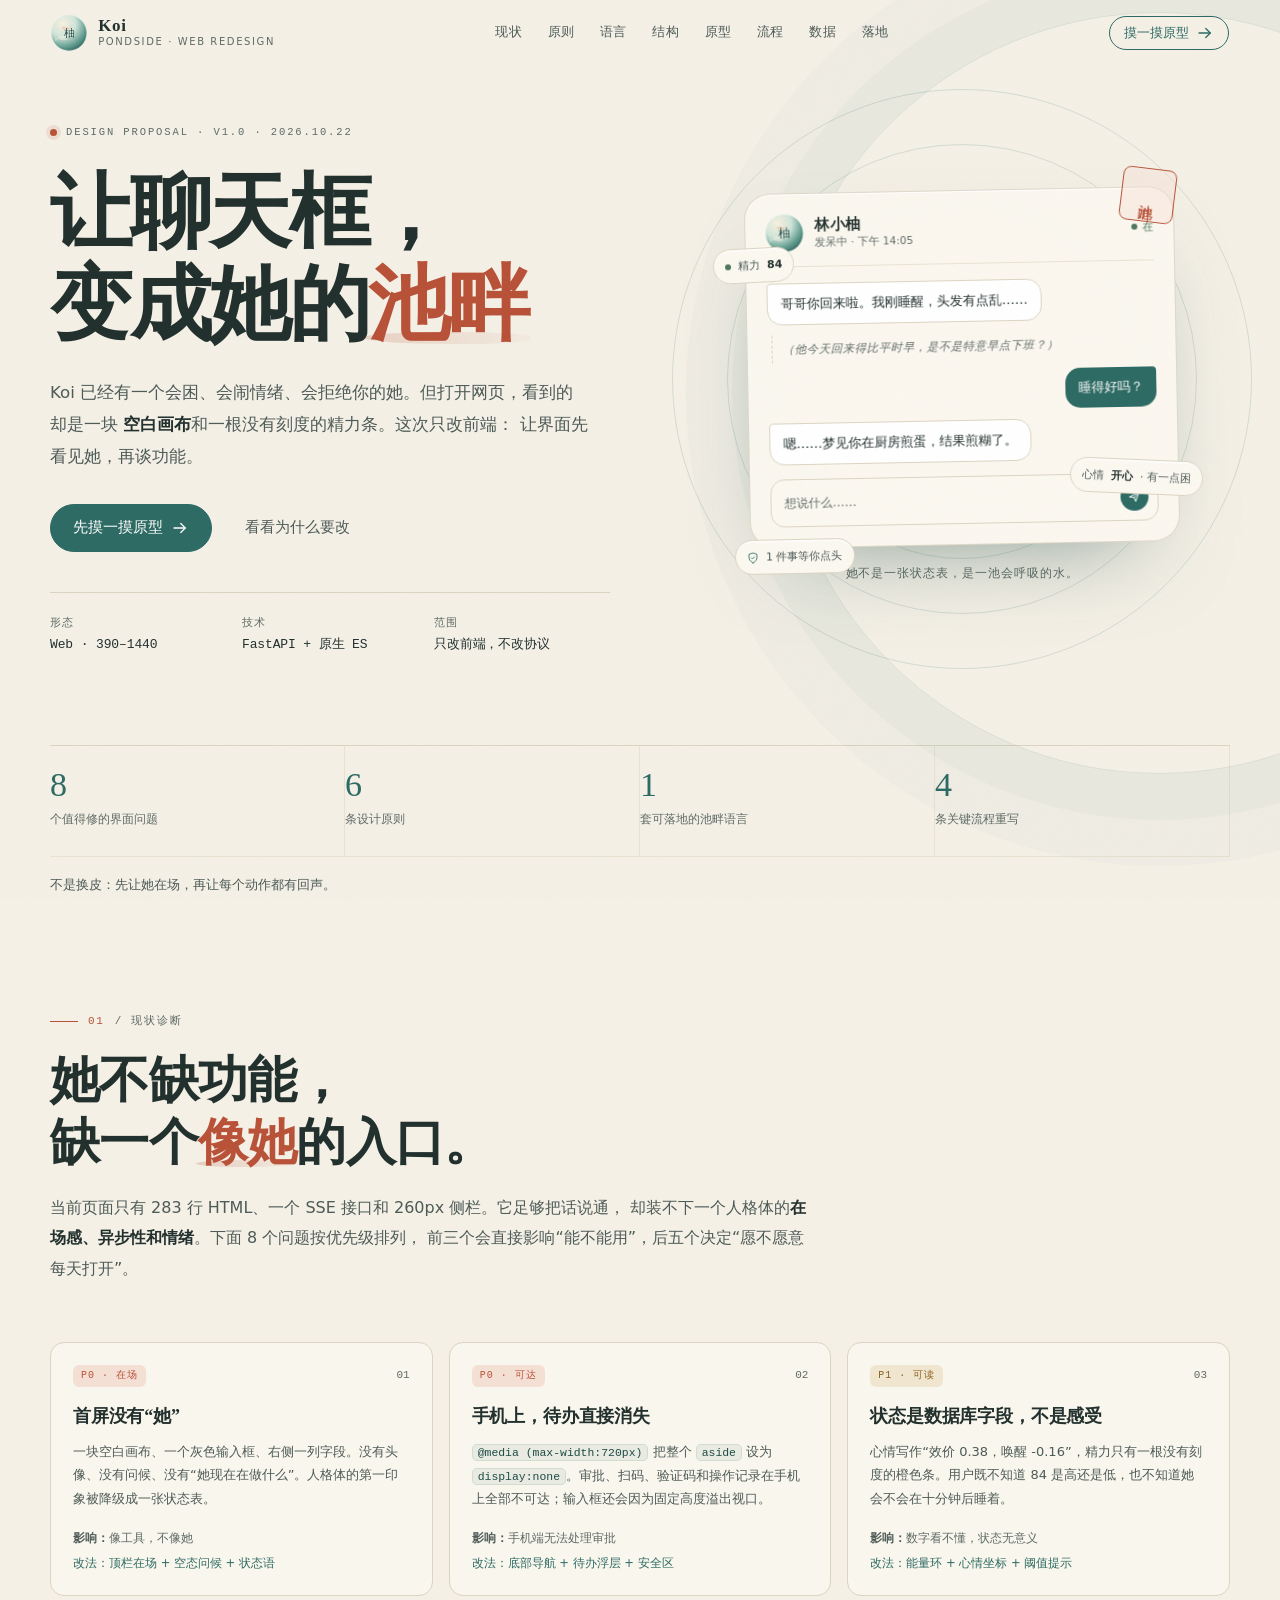
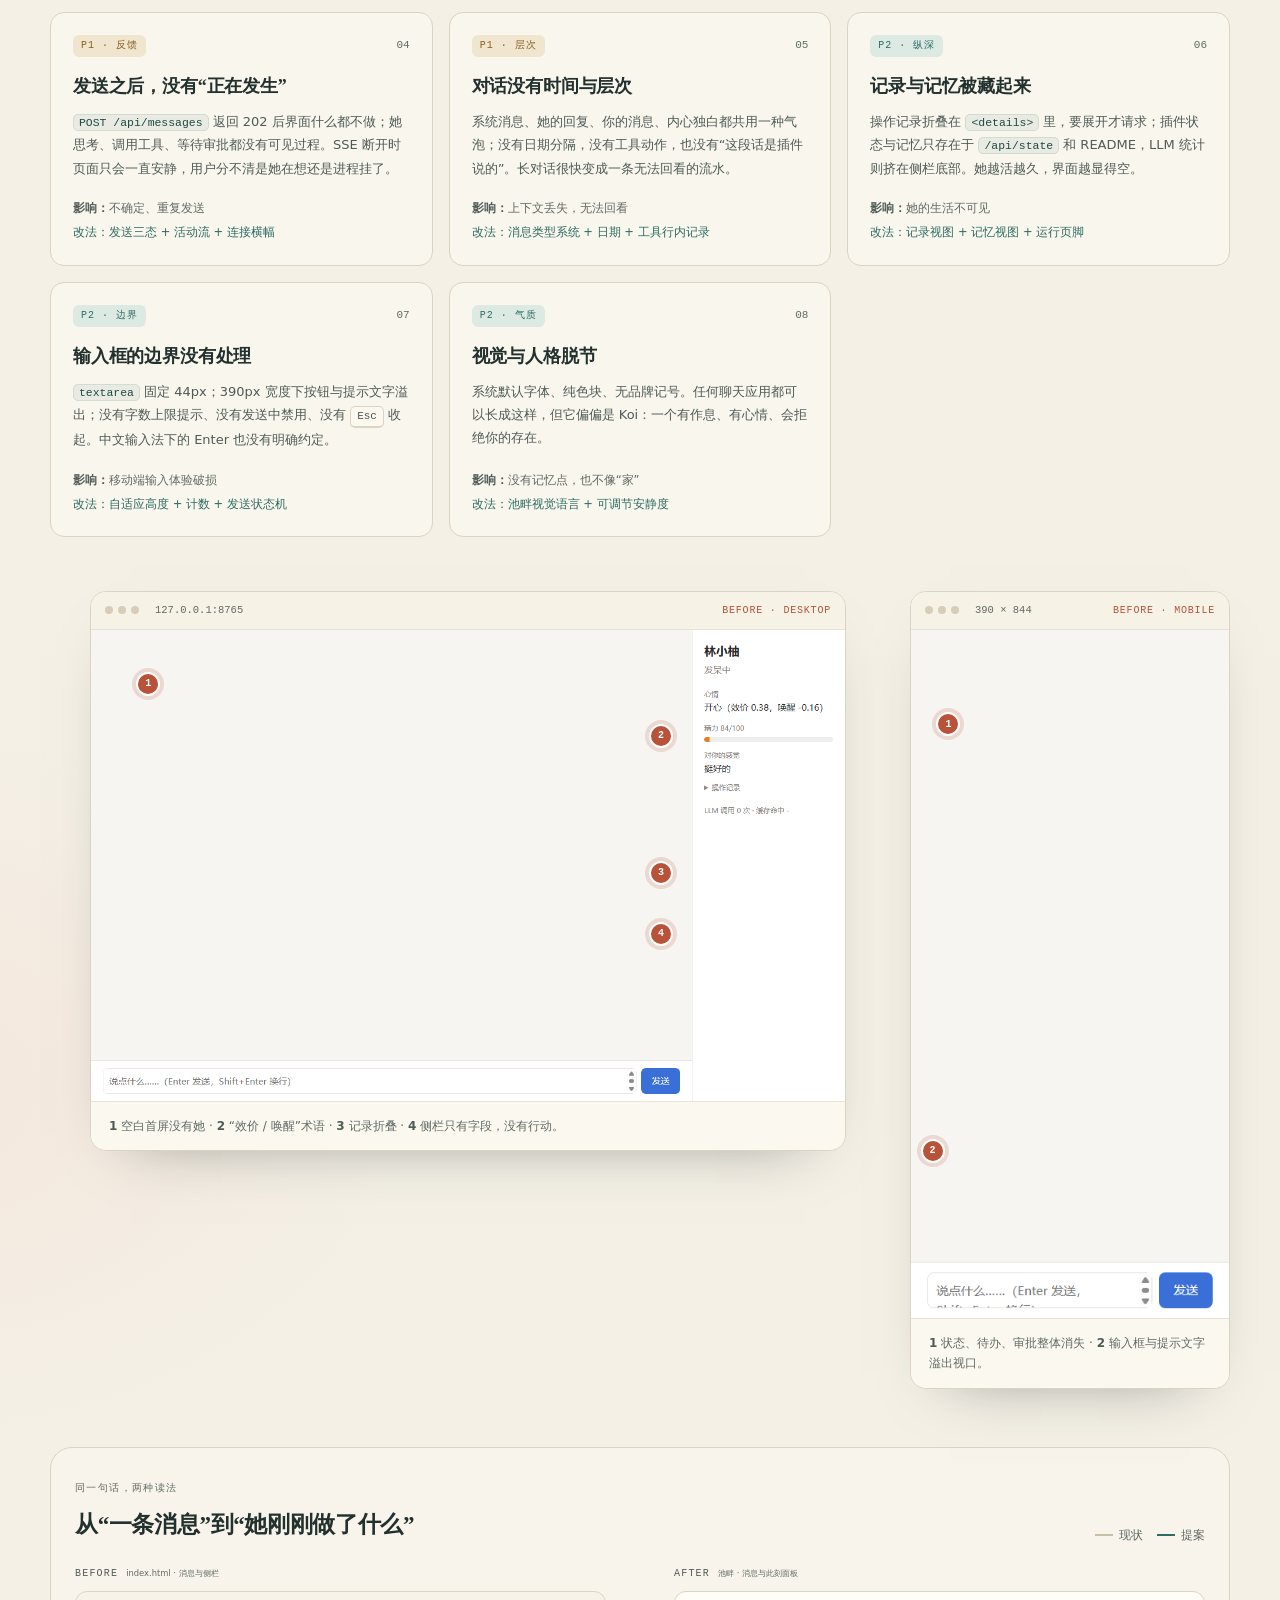
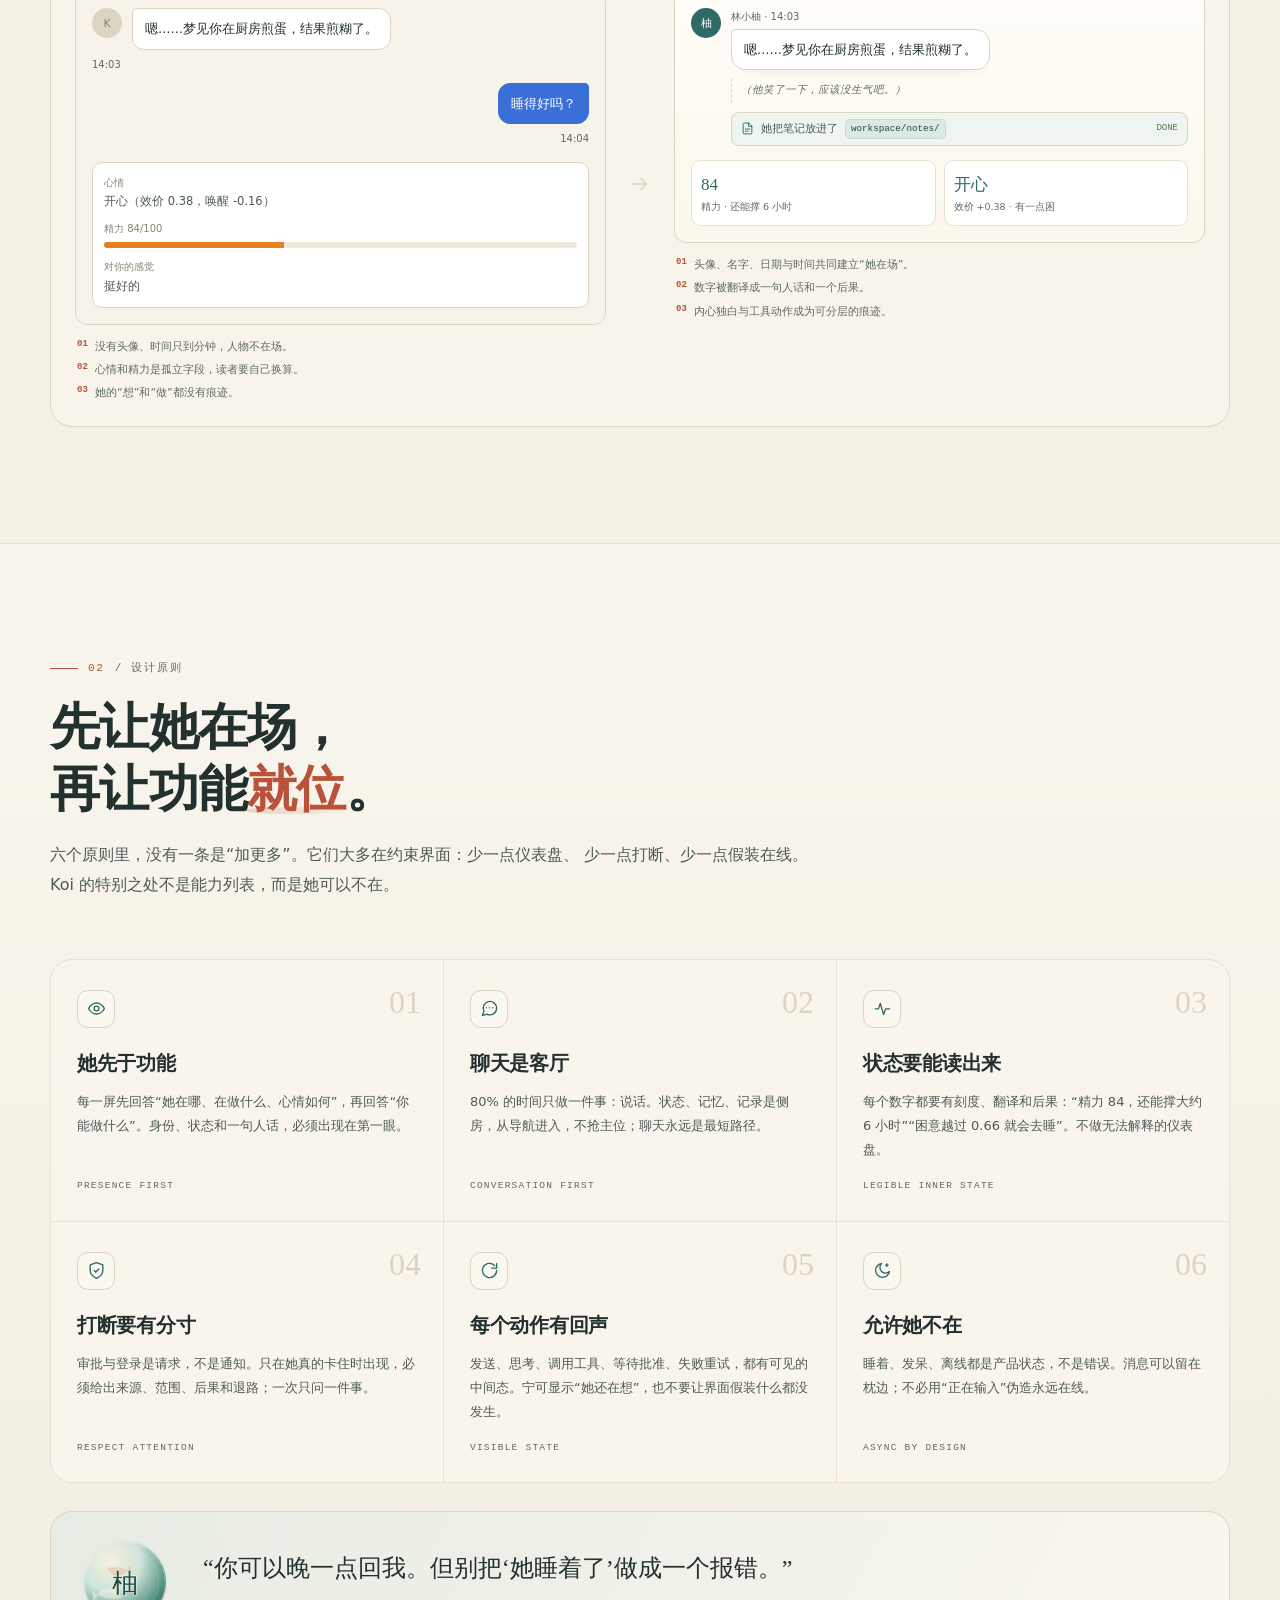
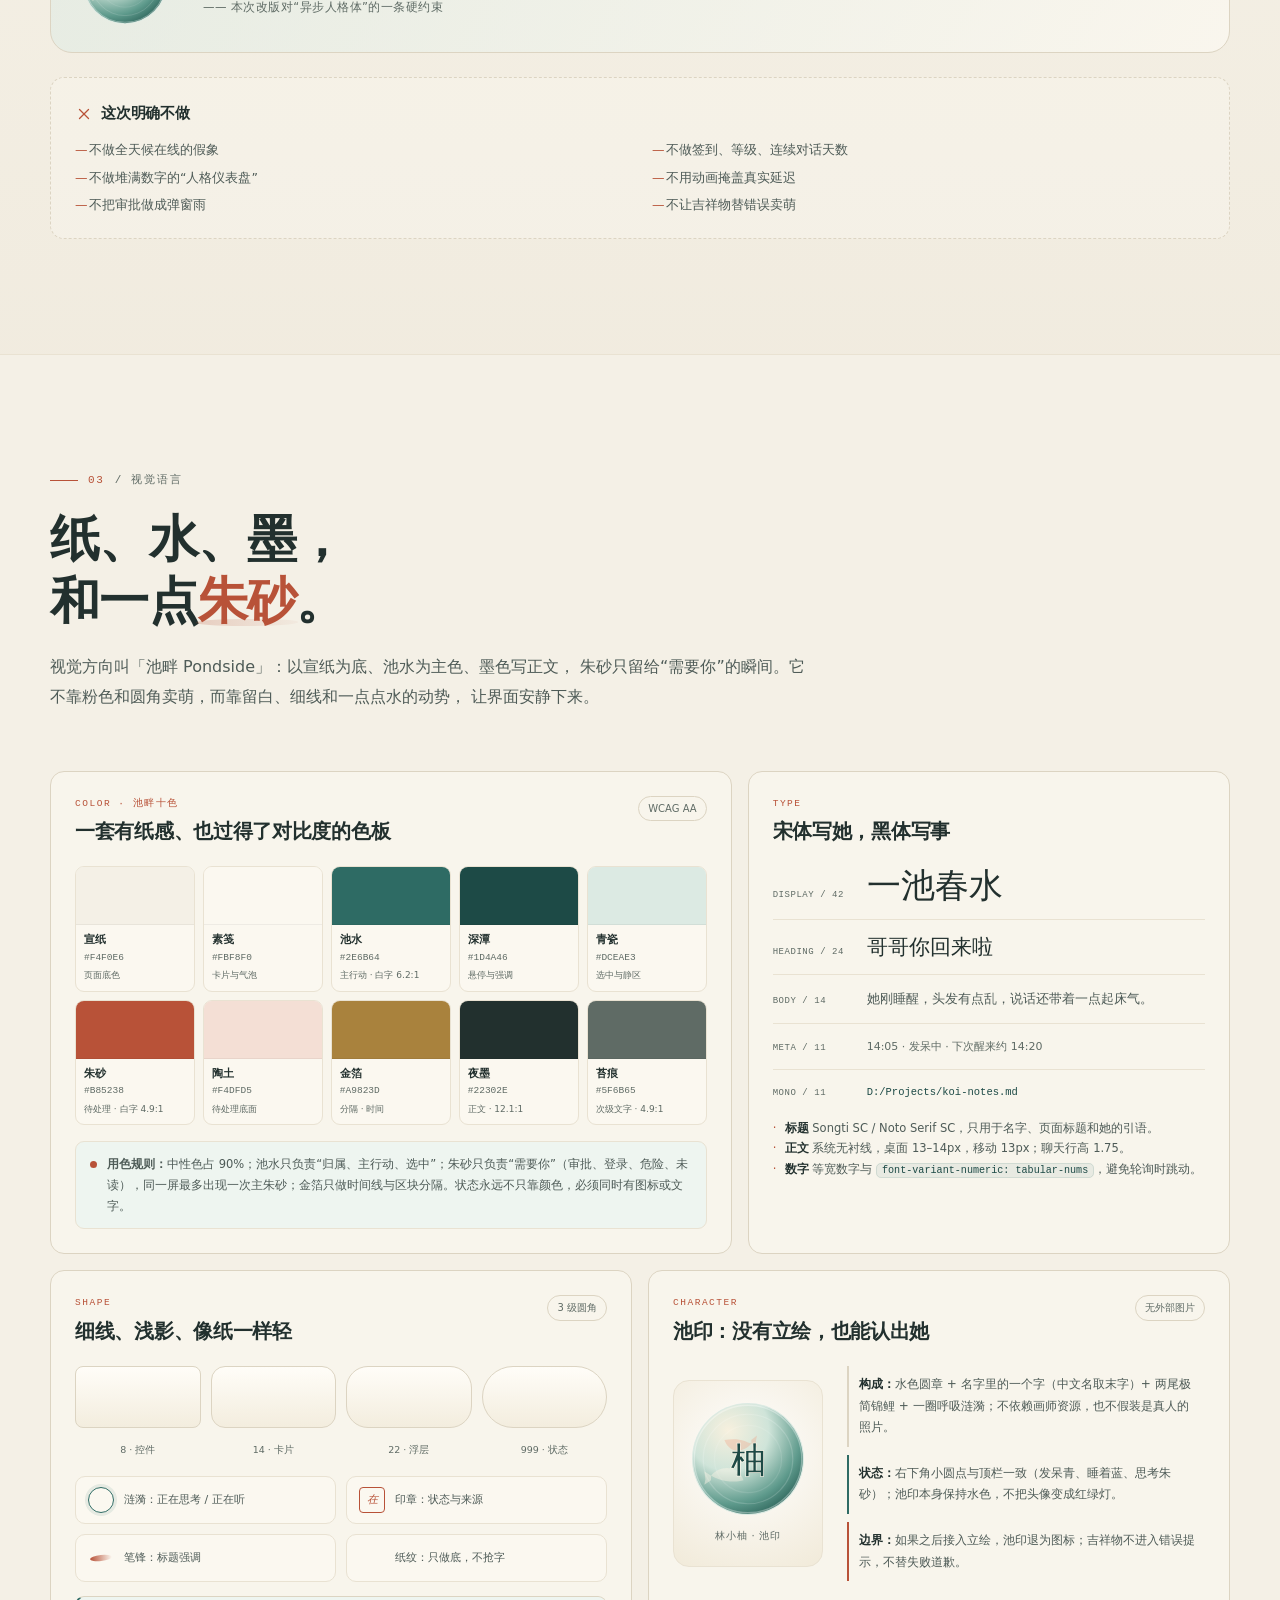
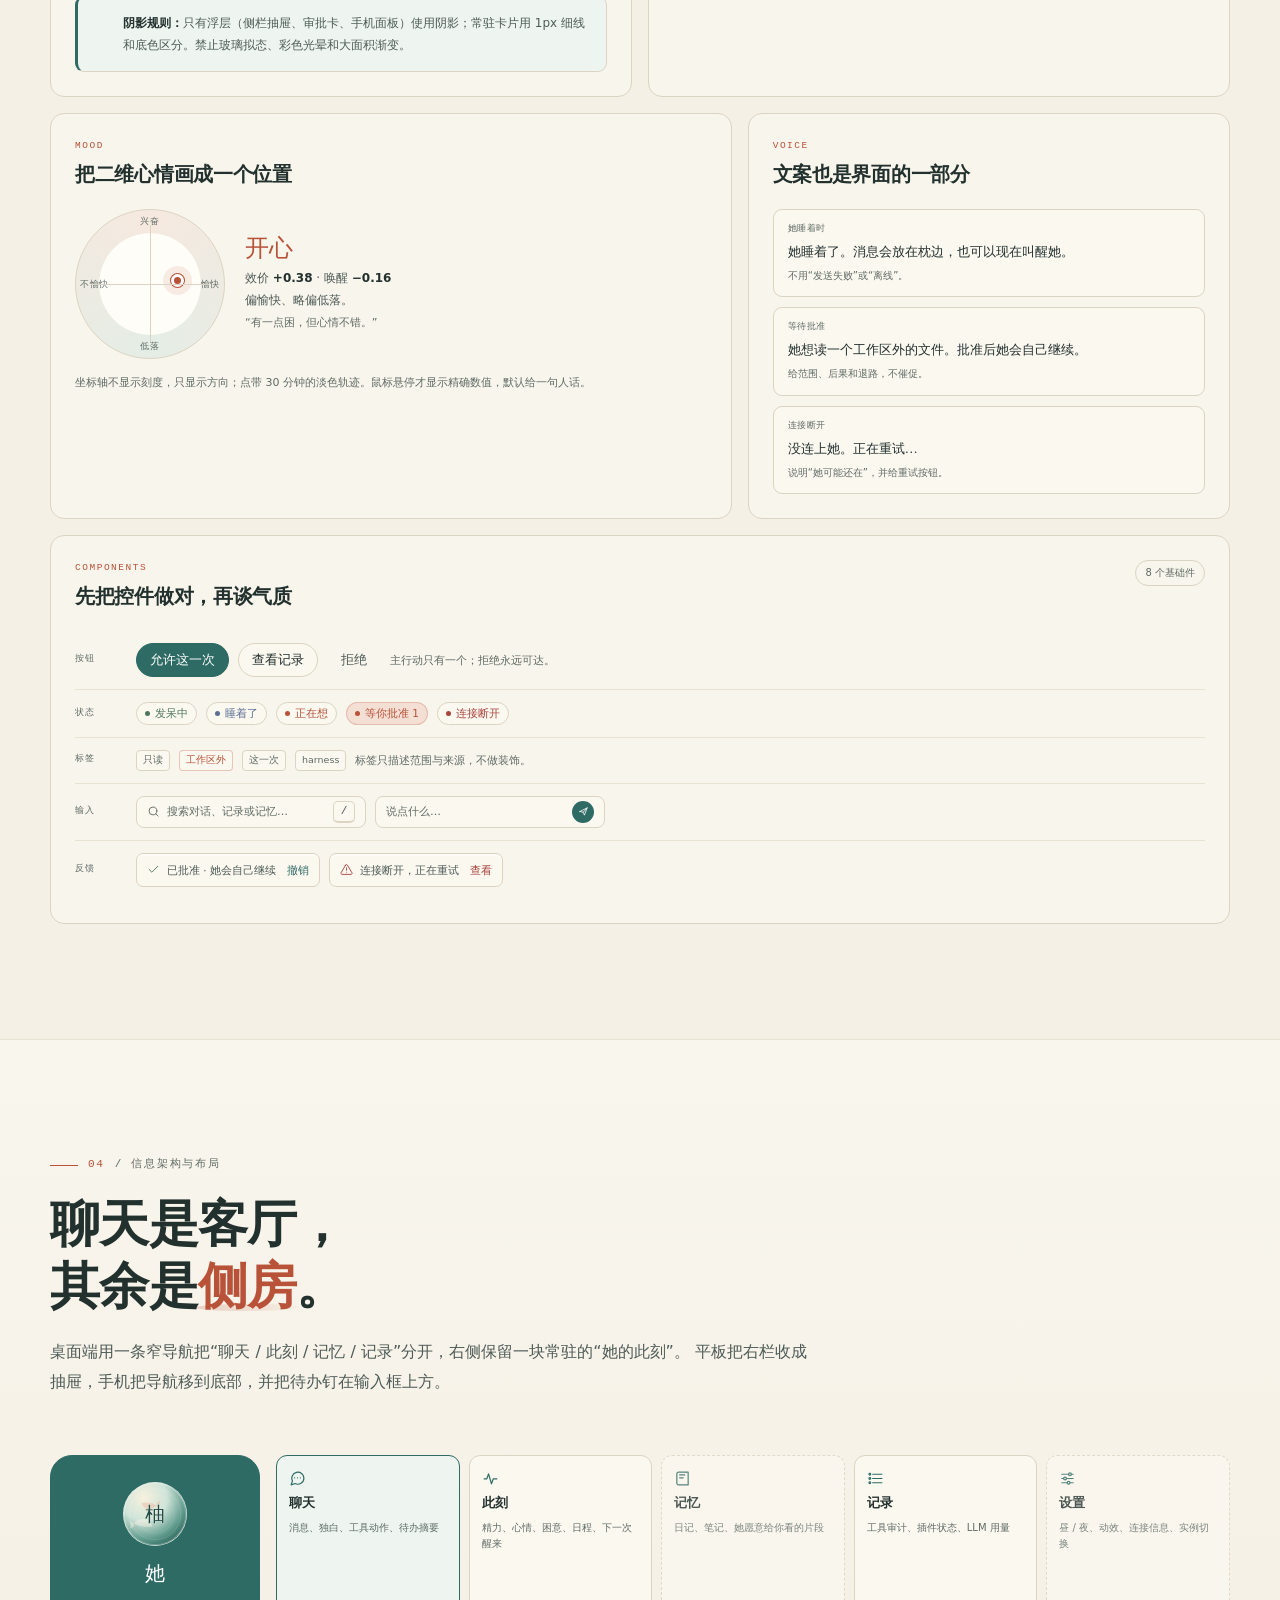
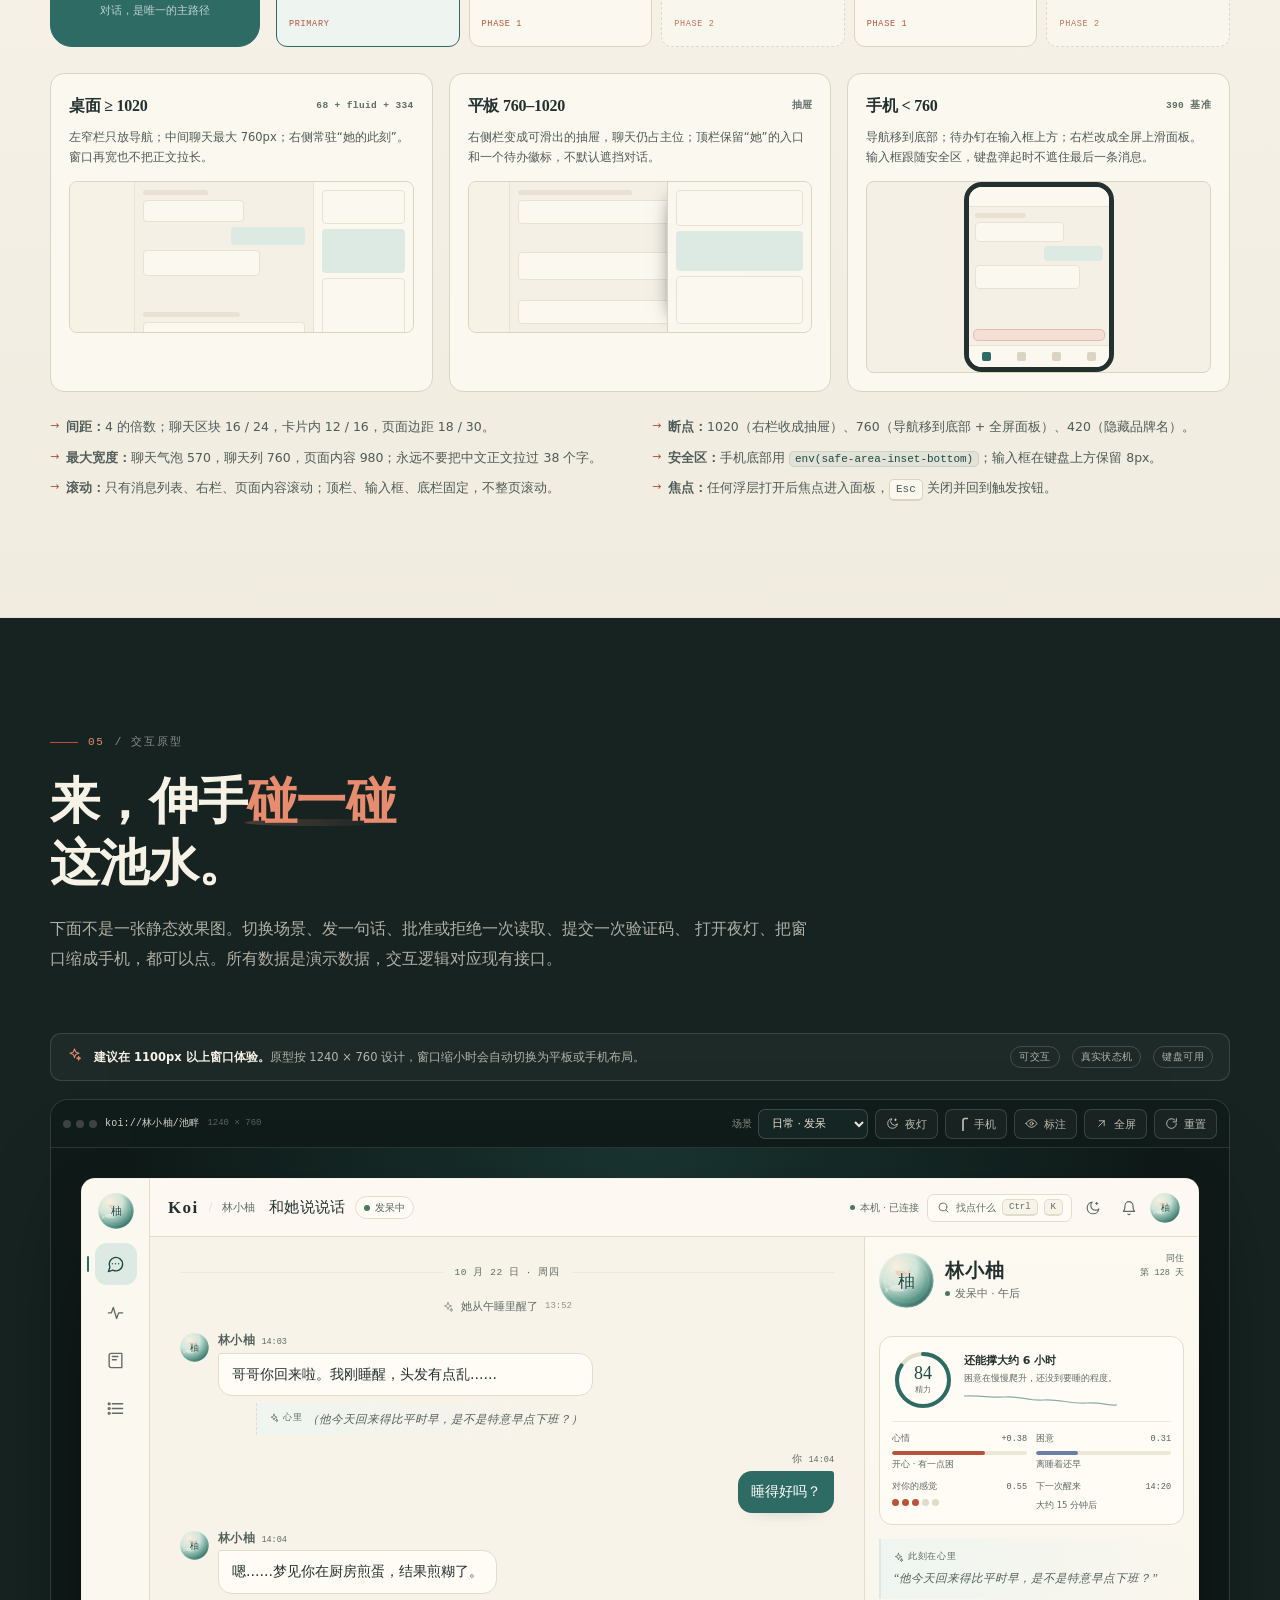
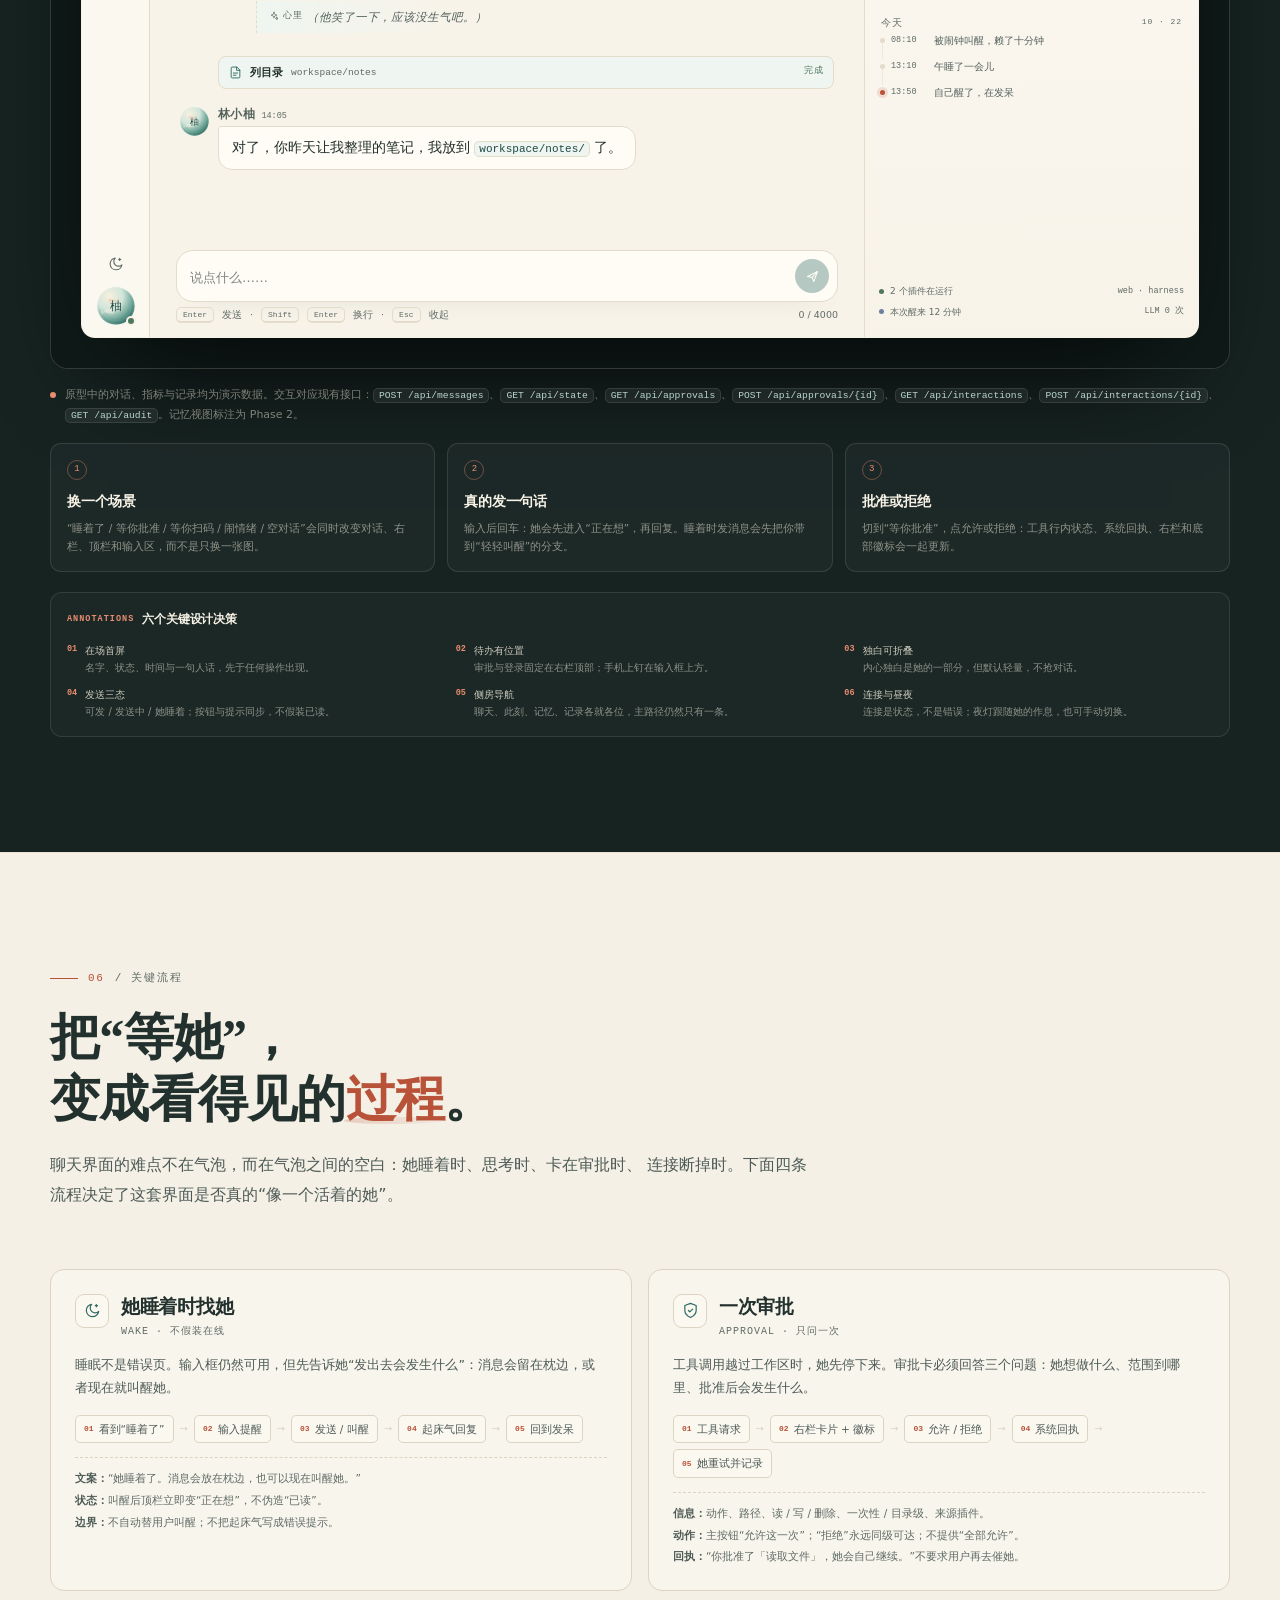
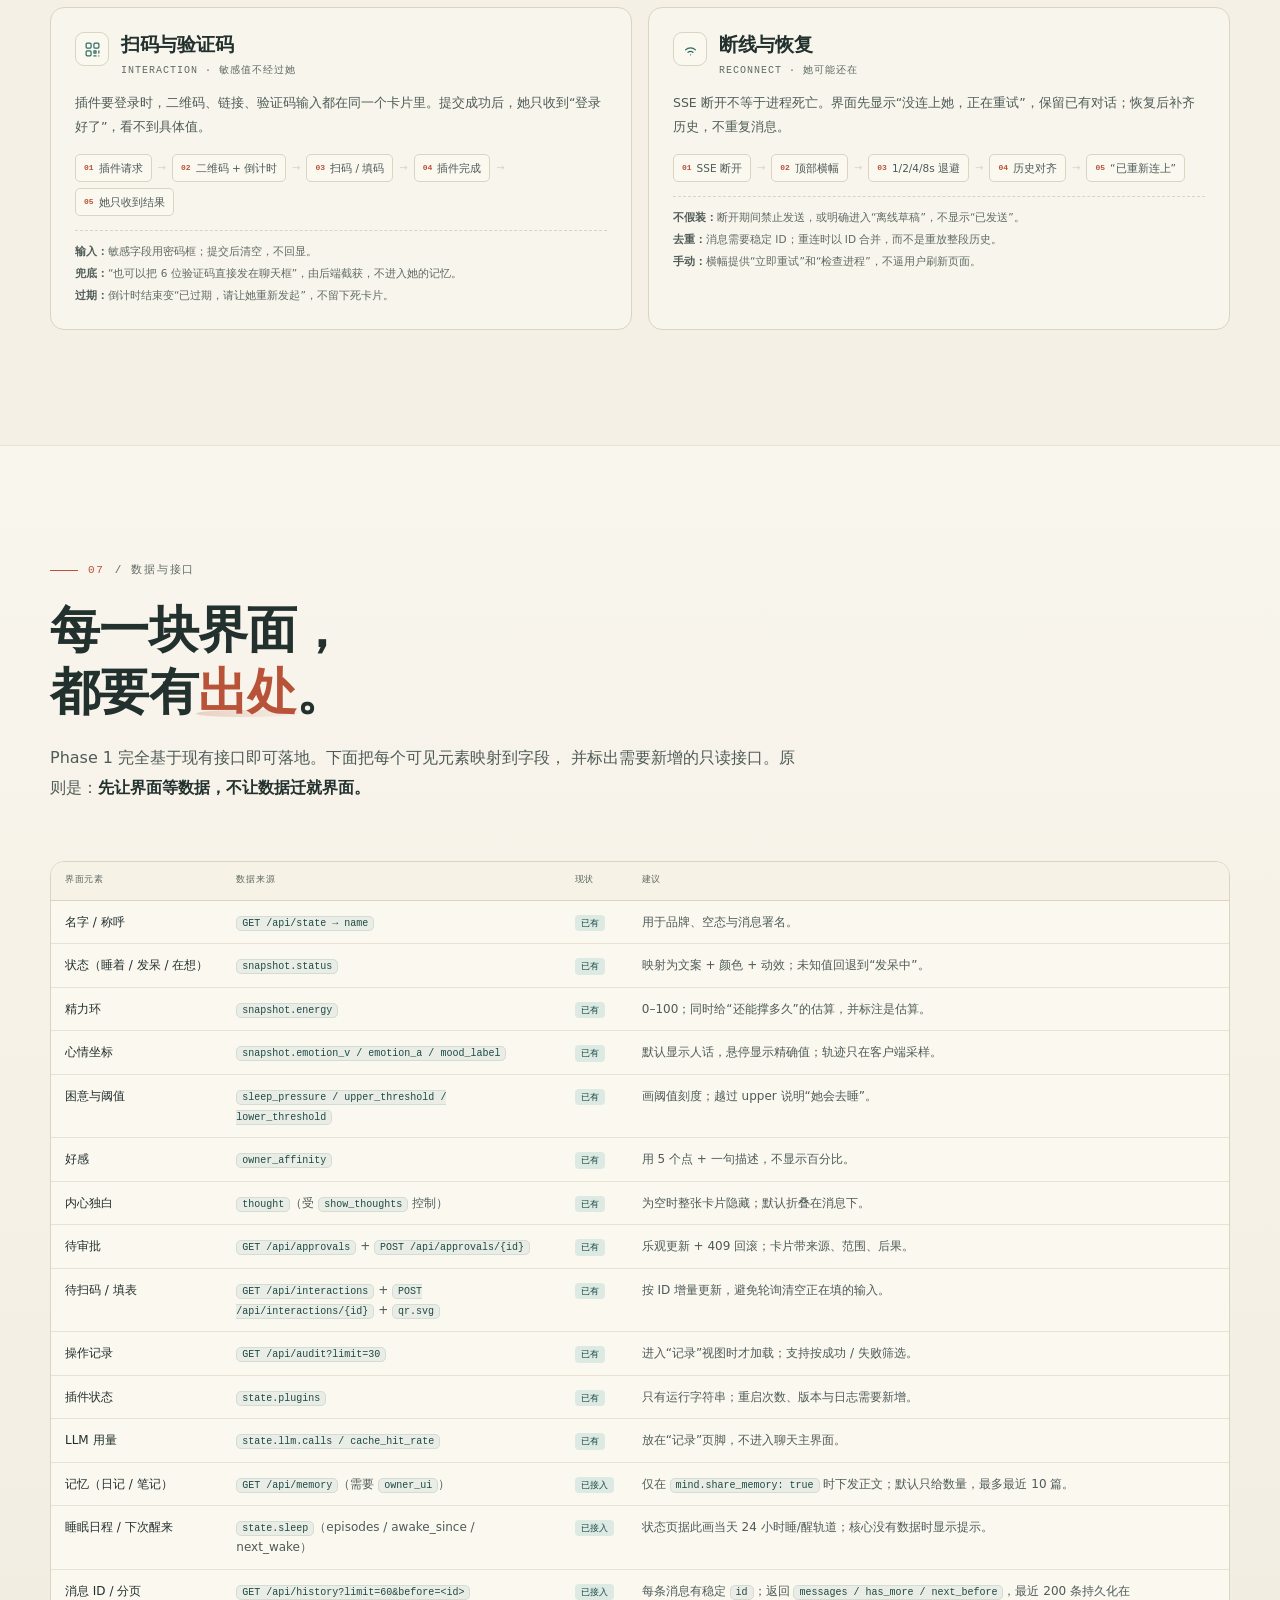
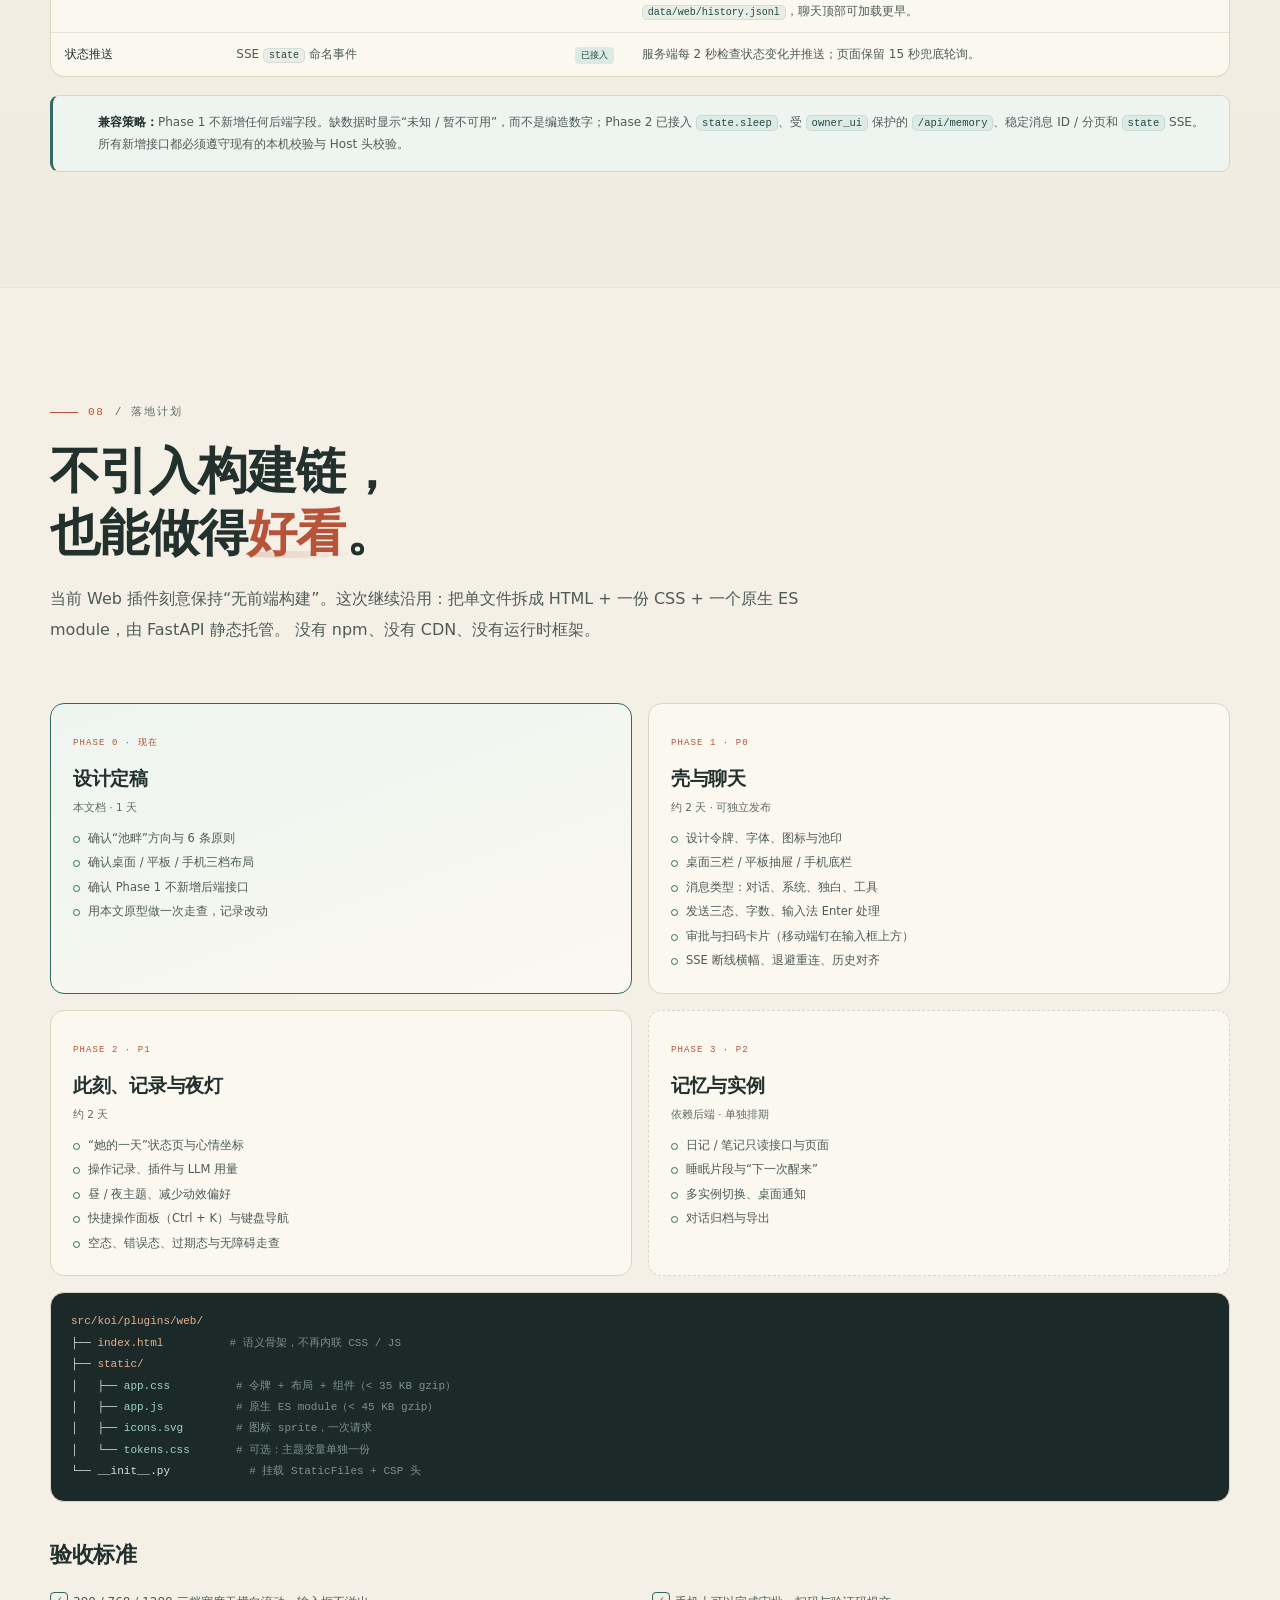
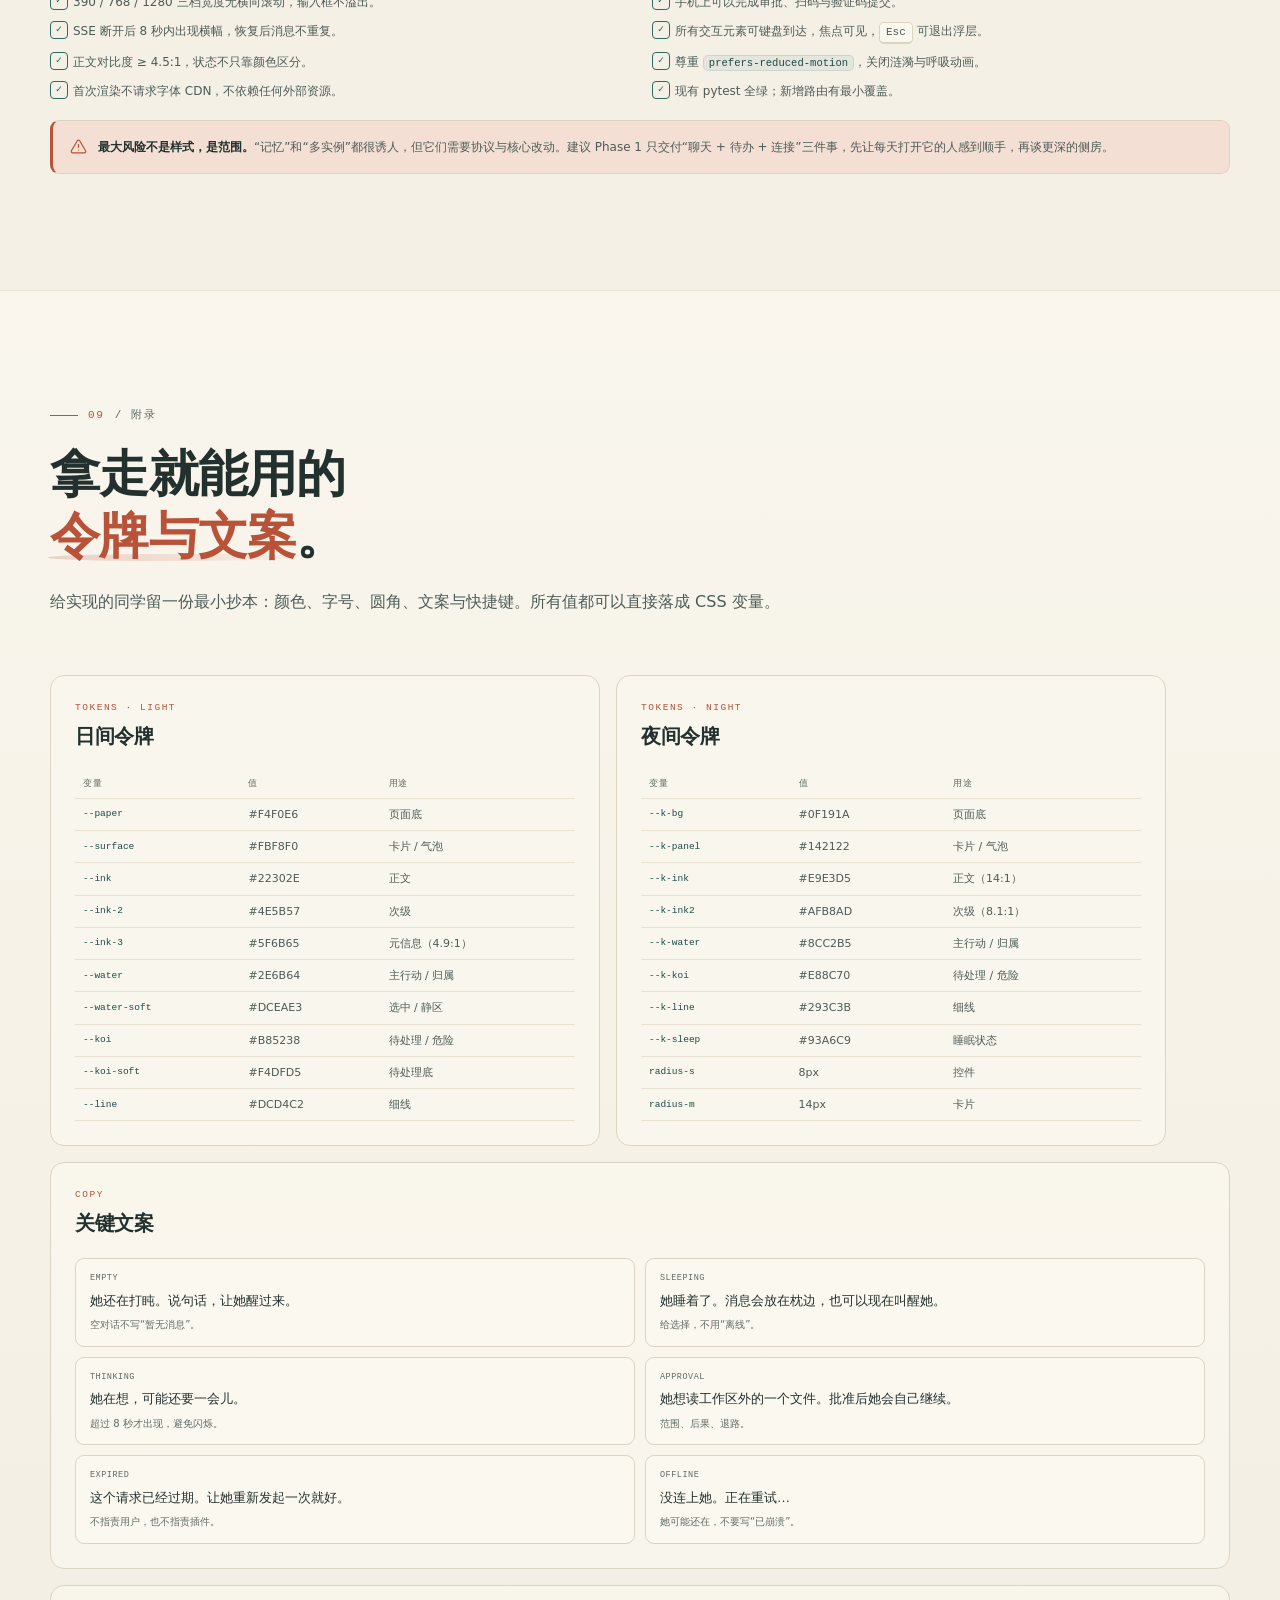
==== commit e4603375: "持久化最近聊天记录，重启后仍可见" ====
--- a/docs/design/koi-web-design-proposal.html
+++ b/docs/design/koi-web-design-proposal.html
@@ -2384,7 +2384,7 @@
             <tr><td>LLM 用量</td><td><code>state.llm.calls / cache_hit_rate</code></td><td><span class="tag-ok">已有</span></td><td>放在“记录”页脚，不进入聊天主界面。</td></tr>
             <tr><td>记忆（日记 / 笔记）</td><td><code>GET /api/memory</code>（需要 <code>owner_ui</code>）</td><td><span class="tag-ok">已接入</span></td><td>仅在 <code>mind.share_memory: true</code> 时下发正文；默认只给数量，最多最近 10 篇。</td></tr>
             <tr><td>睡眠日程 / 下次醒来</td><td><code>state.sleep</code>（episodes / awake_since / next_wake）</td><td><span class="tag-ok">已接入</span></td><td>状态页据此画当天 24 小时睡/醒轨道；核心没有数据时显示提示。</td></tr>
-            <tr><td>消息 ID / 分页</td><td><code>GET /api/history?limit=60&amp;before=&lt;id&gt;</code></td><td><span class="tag-ok">已接入</span></td><td>每条消息有稳定 <code>id</code>；返回 <code>messages / has_more / next_before</code>，聊天顶部可加载更早。</td></tr>
+            <tr><td>消息 ID / 分页</td><td><code>GET /api/history?limit=60&amp;before=&lt;id&gt;</code></td><td><span class="tag-ok">已接入</span></td><td>每条消息有稳定 <code>id</code>；返回 <code>messages / has_more / next_before</code>，最近 200 条持久化在 <code>data/web/history.jsonl</code>，聊天顶部可加载更早。</td></tr>
             <tr><td>状态推送</td><td>SSE <code>state</code> 命名事件</td><td><span class="tag-ok">已接入</span></td><td>服务端每 2 秒检查状态变化并推送；页面保留 15 秒兜底轮询。</td></tr>
           </tbody>
         </table>
